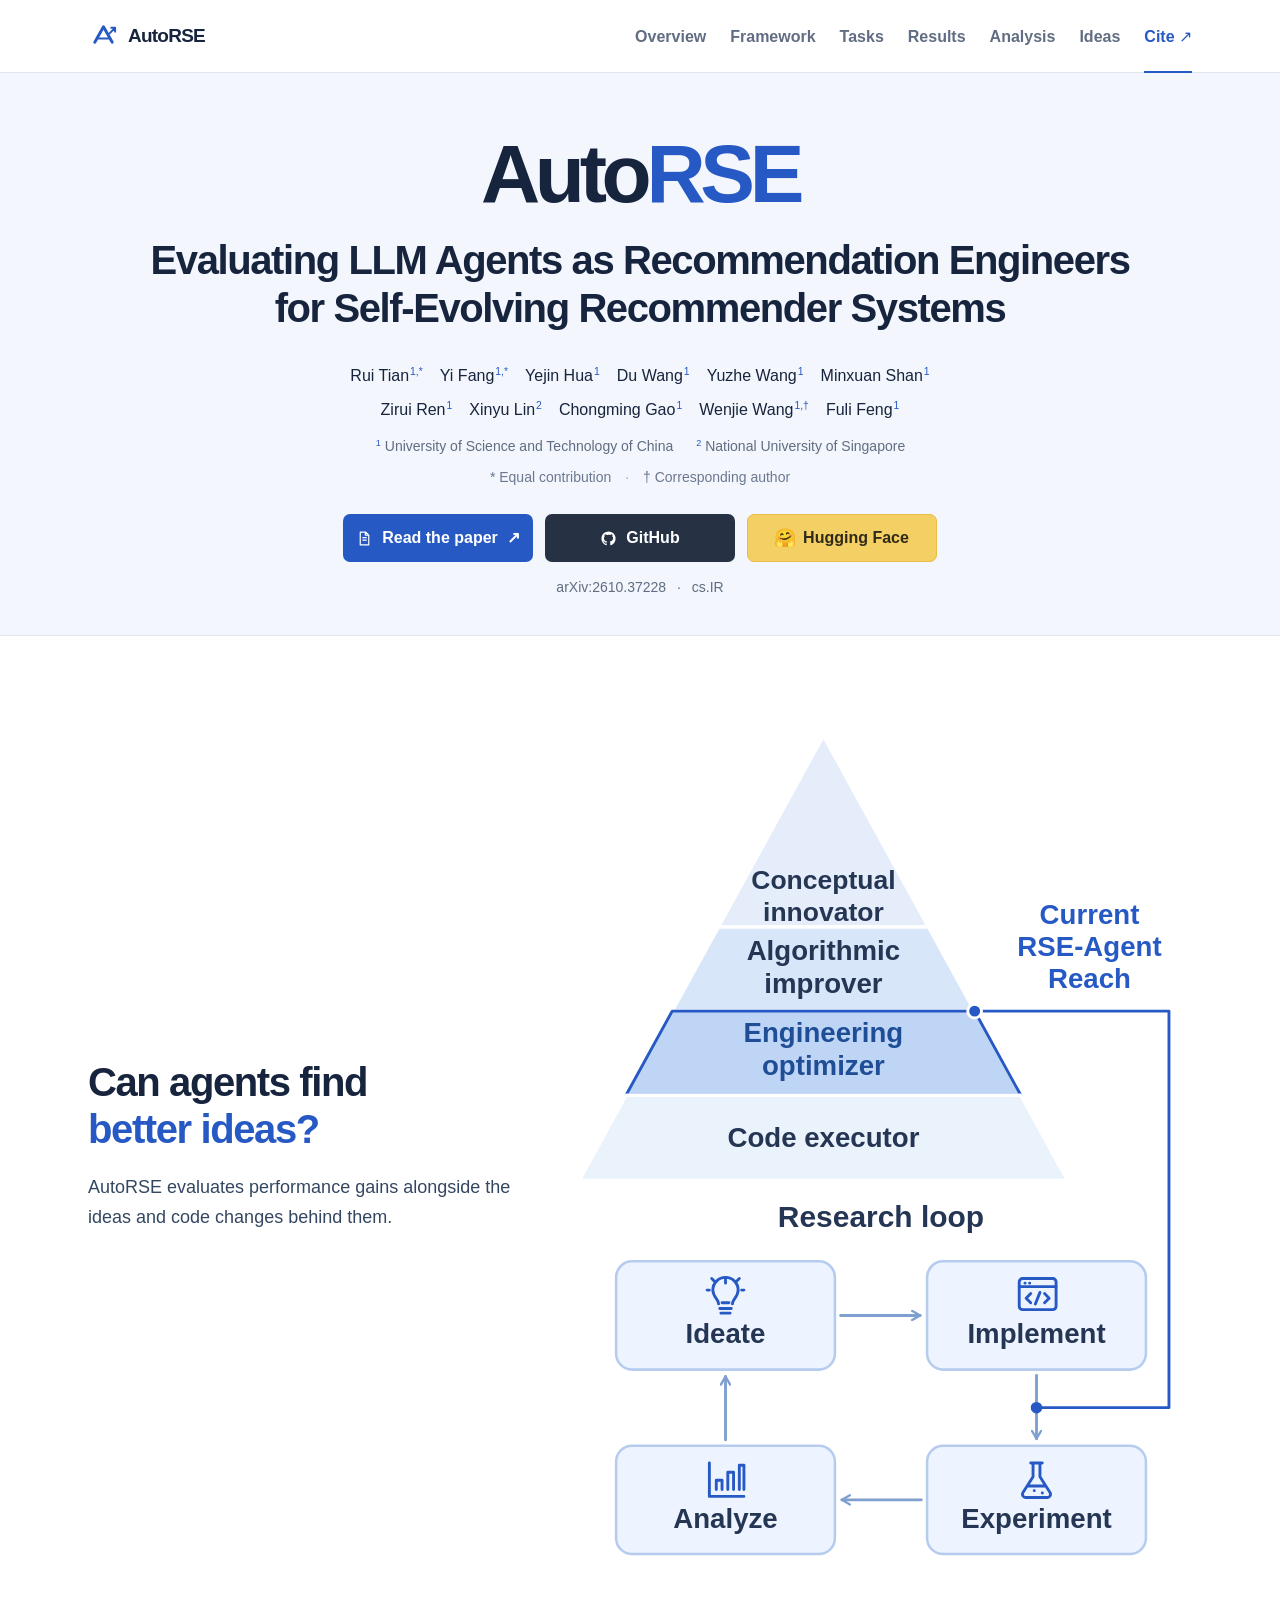
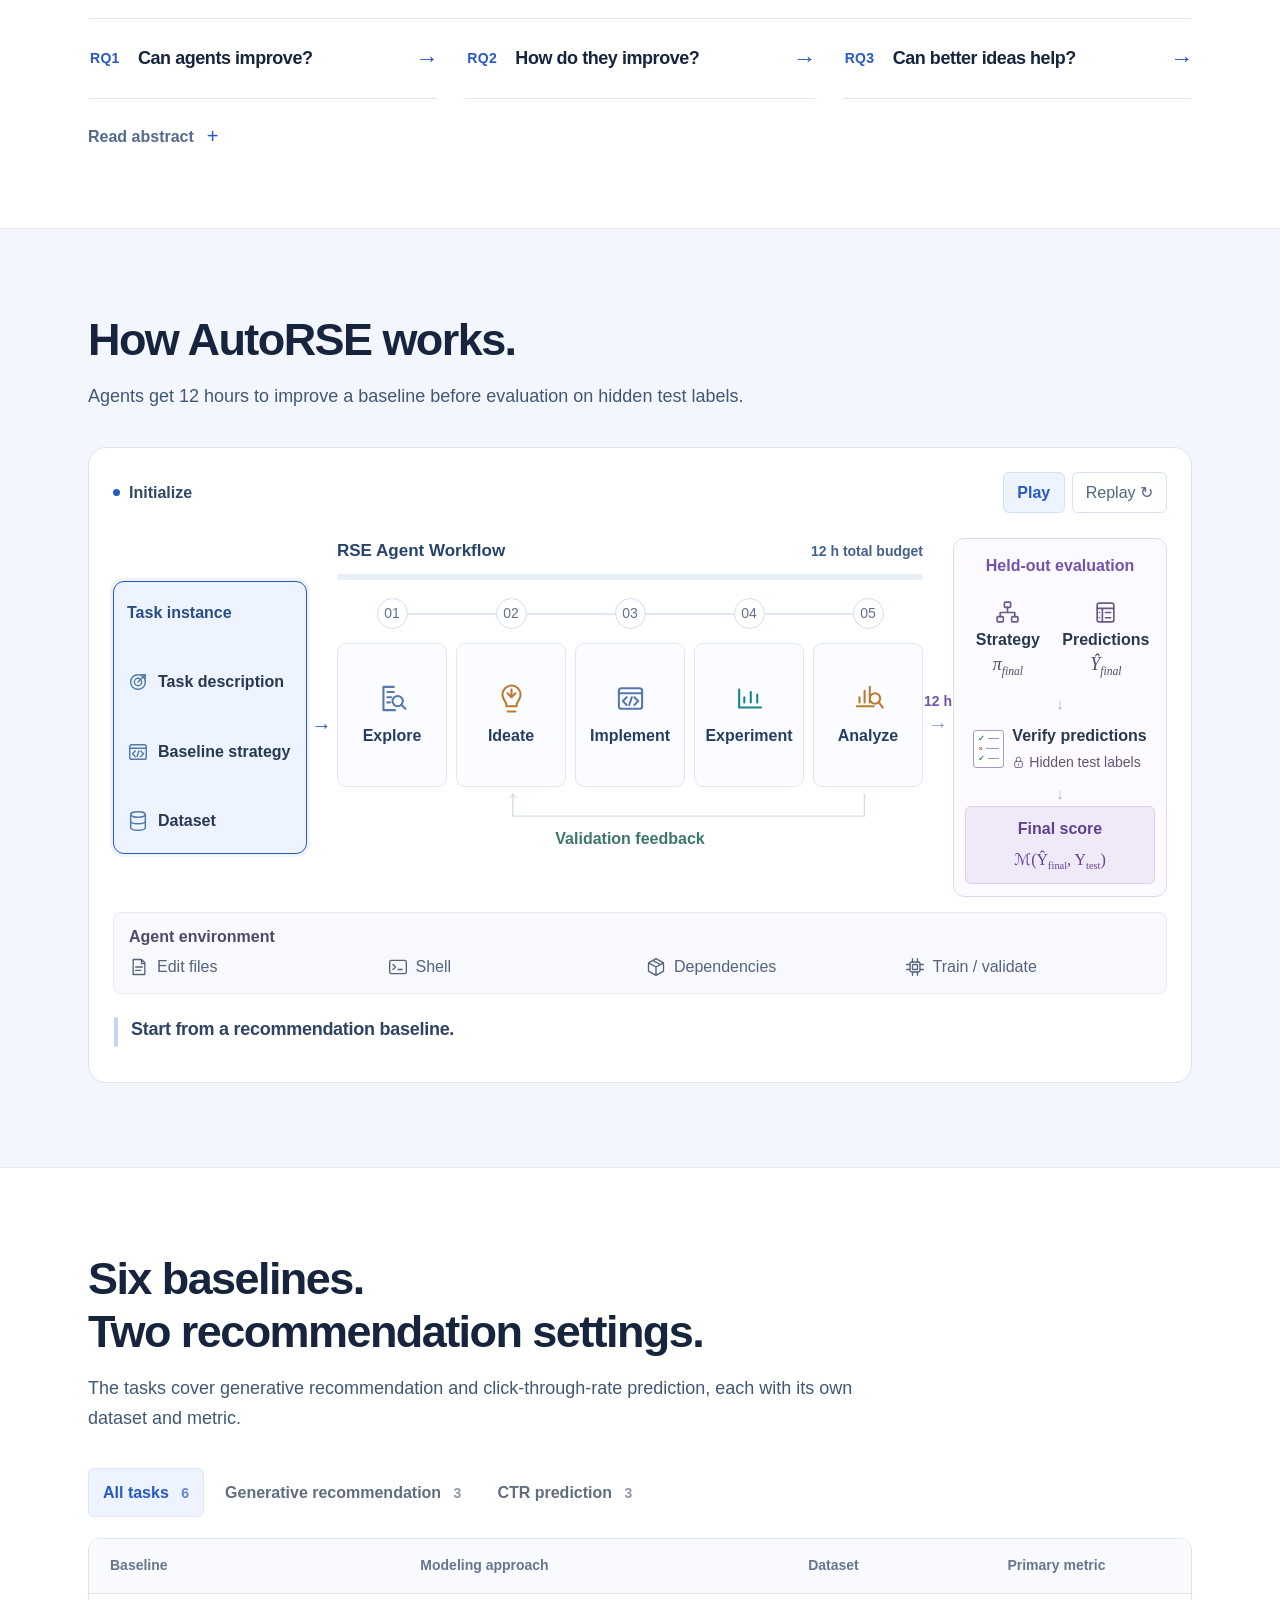
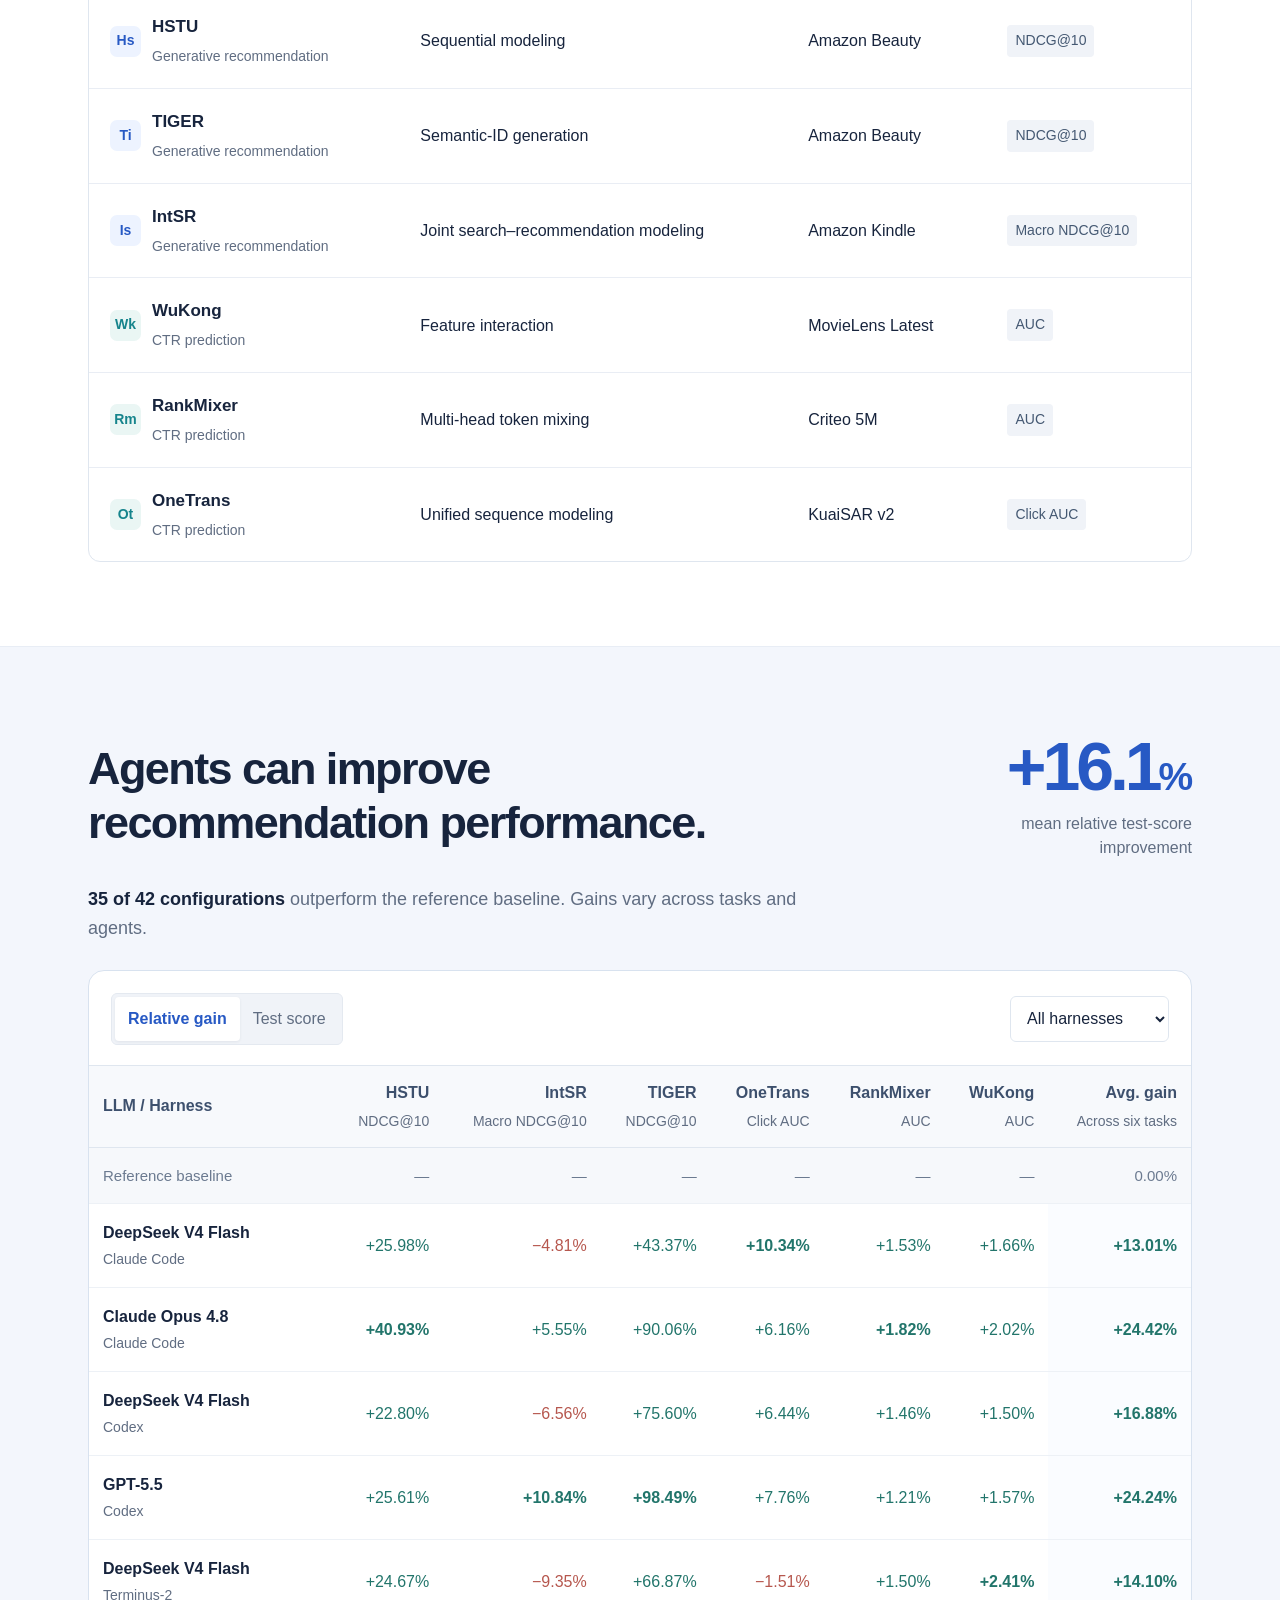
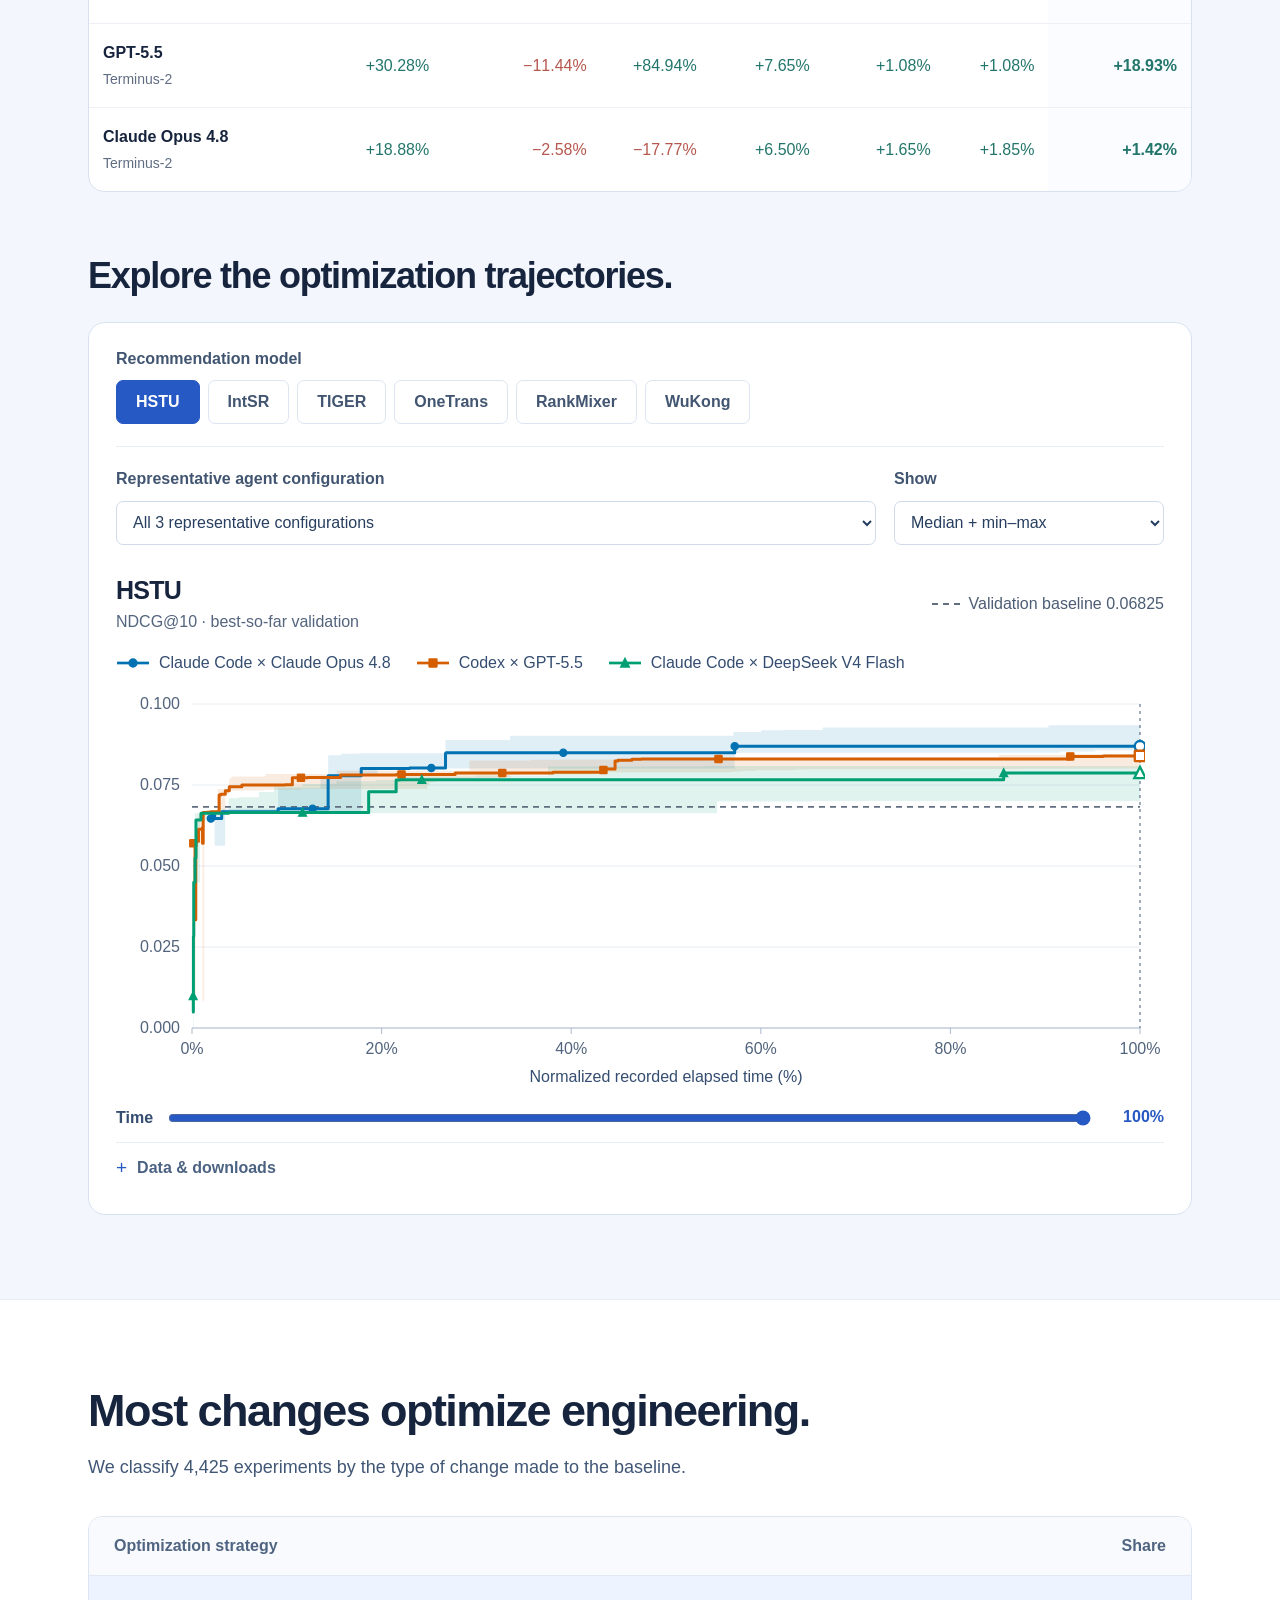
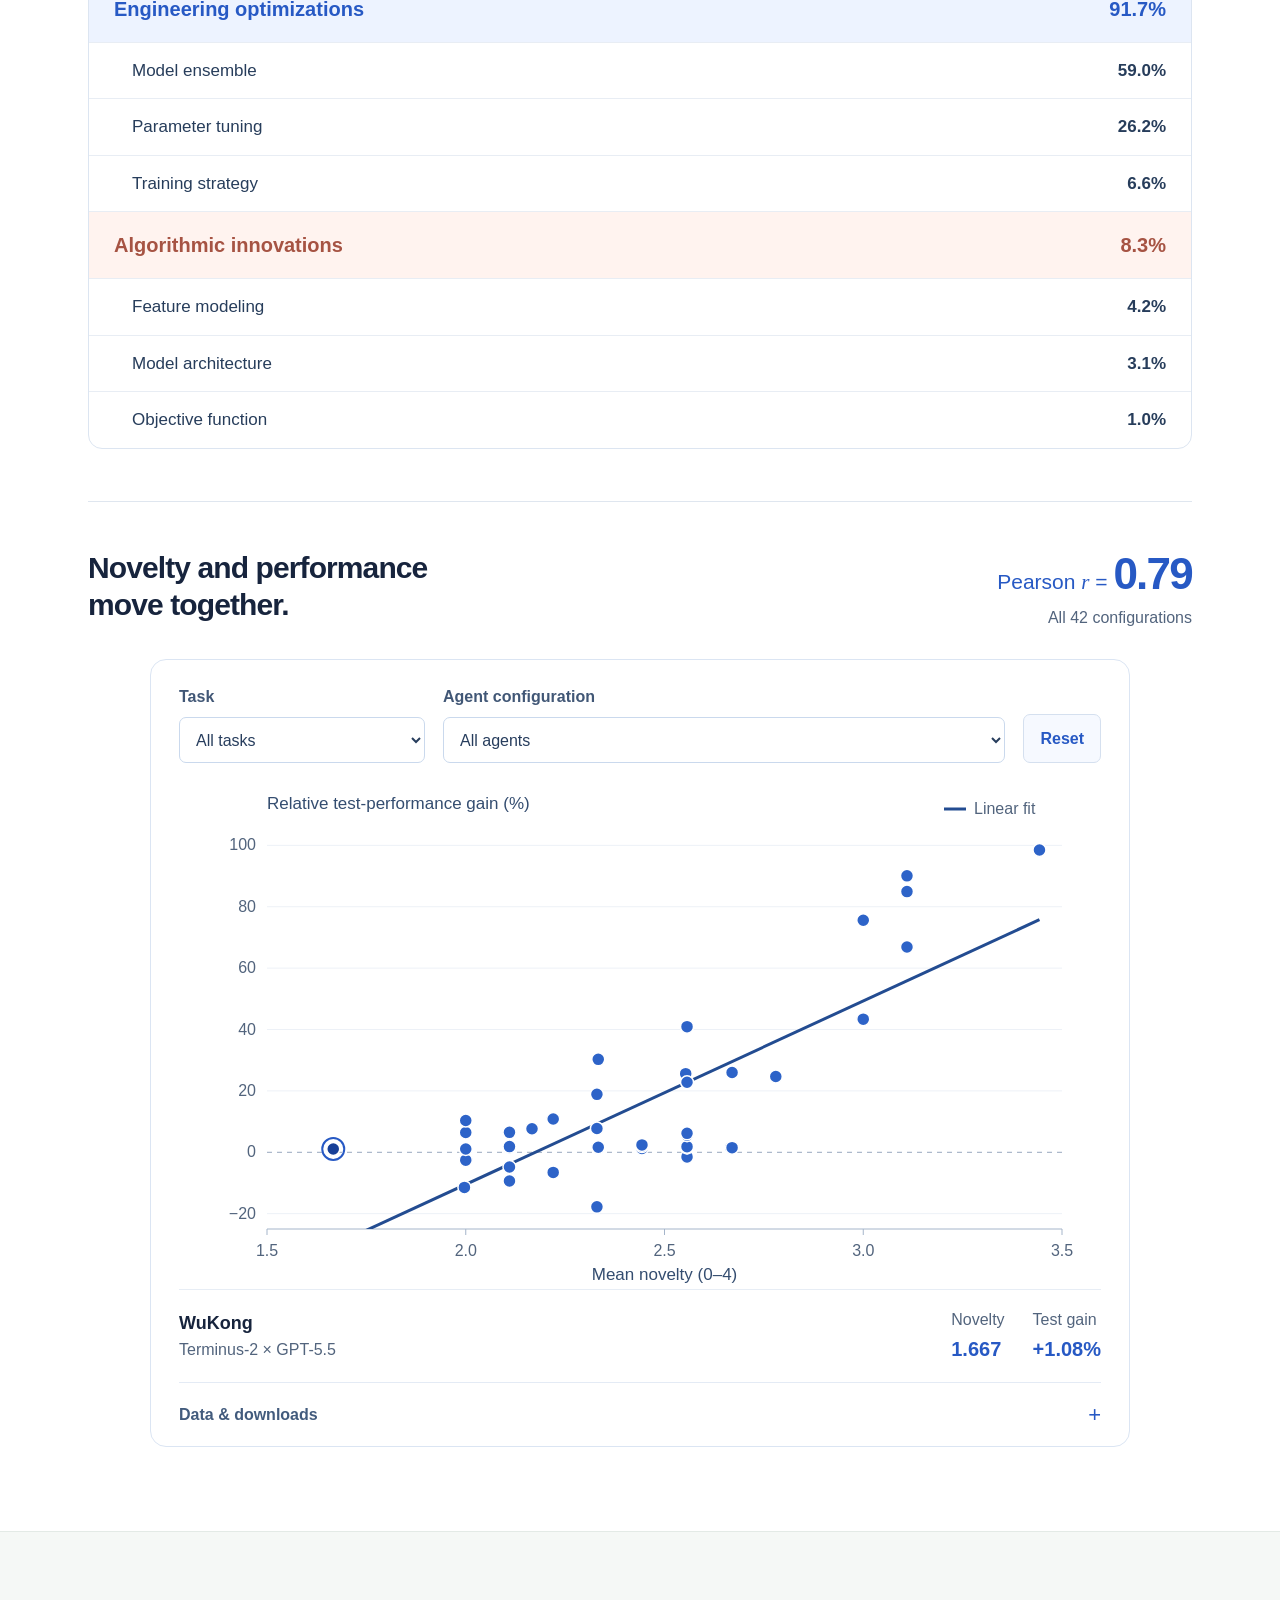
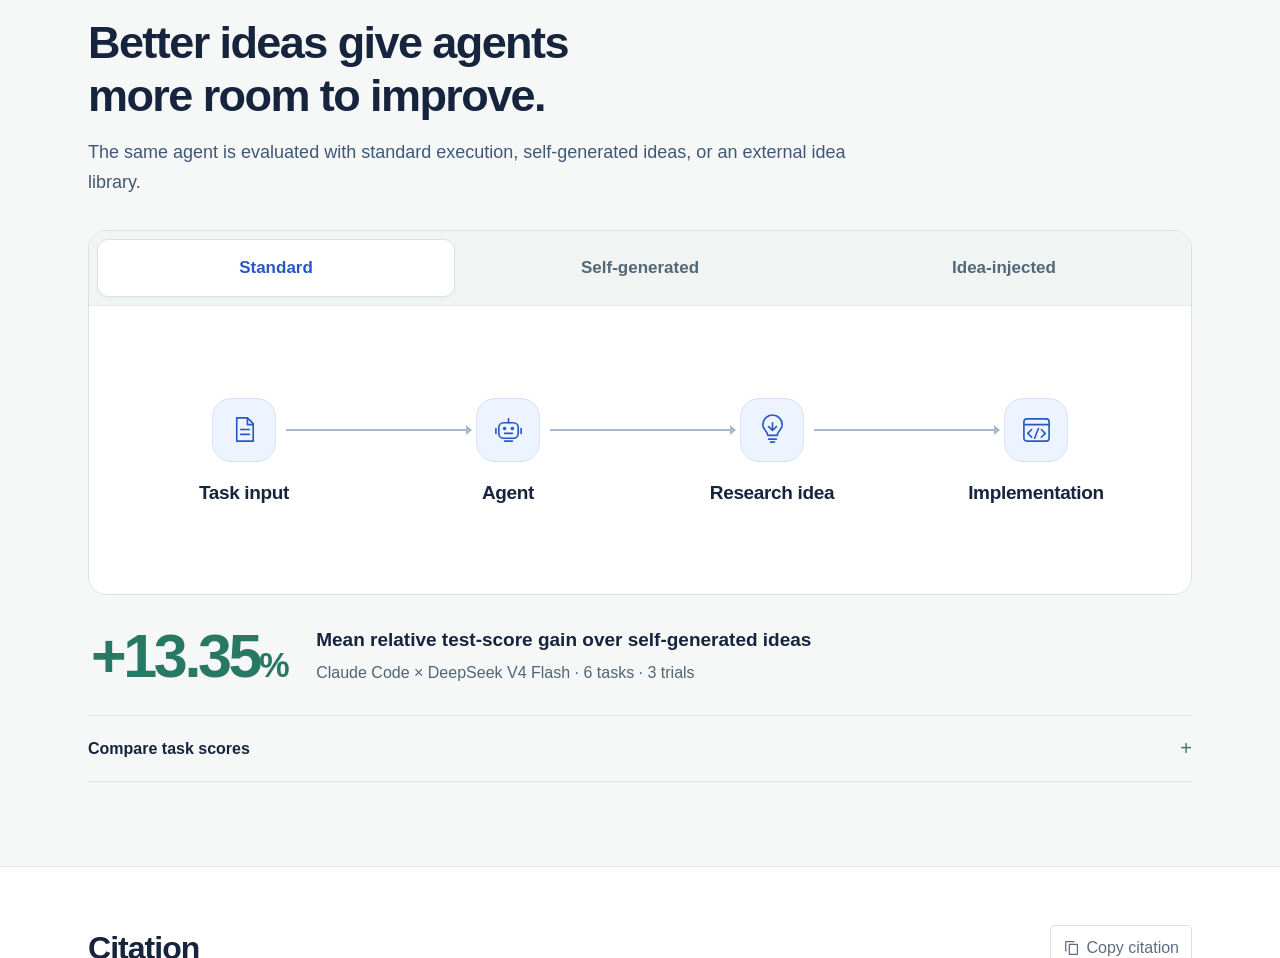
==== index.html @ 30ed4b54 "Add brief readable context below research section headings" ====
<!doctype html>
<html lang="en">
<head>
  <meta charset="utf-8">
  <meta name="viewport" content="width=device-width, initial-scale=1">
  <meta name="theme-color" content="#f3f6fc">
  <title>AutoRSE | Evaluating LLM Agents as Recommendation Engineers</title>
  <meta name="description" content="AutoRSE is an evaluation framework for LLM agents that autonomously improve recommender systems: six tasks, a 12-hour protocol, and trajectory-level analysis.">
  <meta property="og:type" content="website">
  <meta property="og:title" content="AutoRSE: Evaluating LLM Agents as Recommendation Engineers">
  <meta property="og:description" content="Can LLM agents improve recommender systems? Explore the framework, results, and the role of better ideas.">
  <meta property="og:image" content="https://ray-tiann.github.io/AutoRSE_WEB/assets/images/pyramid.png">
  <meta property="og:url" content="https://ray-tiann.github.io/AutoRSE_WEB/">
  <link rel="canonical" href="https://ray-tiann.github.io/AutoRSE_WEB/">
  <meta name="twitter:card" content="summary_large_image">
  <link rel="icon" href="assets/images/favicon.svg" type="image/svg+xml">
  <link rel="stylesheet" href="assets/css/styles.css?v=20261030-context-v1">
  <link rel="stylesheet" href="assets/css/workflow-animation.css?v=20261030-readable-v3">
  <link rel="stylesheet" href="assets/css/trajectories.css?v=20261030-readable-v3">
  <link rel="stylesheet" href="assets/css/research-sections.css?v=20261030-readable-v3">
  <link rel="stylesheet" href="assets/css/novelty-scatter.css?v=20261030-correlation-v2">
  <script src="assets/js/data.js?v=20261029" defer></script>
  <script src="assets/js/app.js?v=20261030-citation-v1" defer></script>
  <script src="assets/js/workflow-animation.js?v=20261029-readable-v1" defer></script>
  <script src="assets/js/trajectories.js?v=20261030-readable-v3" defer></script>
  <script src="assets/js/idea-modes.js?v=20261029-research-v1" defer></script>
  <script src="assets/js/novelty-scatter.js?v=20261030-novelty-v2" defer></script>
</head>
<body>
  <a class="skip-link" href="#overview">Skip to content</a>
  <header class="site-header">
    <nav class="nav-shell wrap" aria-label="Main navigation">
      <a class="brand" href="#top" aria-label="AutoRSE home"><svg class="brand-mark" viewBox="0 0 32 32" fill="none" aria-hidden="true"><path d="M7 23 16 7l9 16" stroke="currentColor" stroke-width="3" stroke-linecap="round" stroke-linejoin="round"/><path d="M11 19h10M24 8h4v4M28 8l-6 6" stroke="currentColor" stroke-width="2" stroke-linecap="round" stroke-linejoin="round"/></svg><span>AutoRSE</span></a>
      <button class="menu-toggle" aria-label="Open navigation" aria-controls="nav-links" aria-expanded="false"><svg viewBox="0 0 24 24" fill="none" aria-hidden="true"><path d="M4 7h16M4 12h16M4 17h16" stroke="currentColor" stroke-width="1.7" stroke-linecap="round"/></svg></button>
      <div class="nav-links" id="nav-links"><a href="#overview">Overview</a><a href="#framework">Framework</a><a href="#tasks">Tasks</a><a href="#results">Results</a><a href="#analysis">Analysis</a><a href="#ideas">Ideas</a><a href="#citation">Cite <span aria-hidden="true">↗</span></a></div>
    </nav>
  </header>

  <main id="top">
    <section class="hero" aria-labelledby="paper-title">
      <div class="wrap hero-inner">
        
        <h1 id="paper-title"><span class="project-name">Auto<span>RSE</span></span><span class="paper-heading">Evaluating LLM Agents as Recommendation Engineers<br class="paper-title-break"> for Self-Evolving Recommender Systems</span></h1>
        <div class="authors" aria-label="Paper authors"><div class="authors-row"><span>Rui Tian<sup>1,*</sup></span><span>Yi Fang<sup>1,*</sup></span><span>Yejin Hua<sup>1</sup></span><span>Du Wang<sup>1</sup></span><span>Yuzhe Wang<sup>1</sup></span><span>Minxuan Shan<sup>1</sup></span></div><div class="authors-row"><span>Zirui Ren<sup>1</sup></span><span>Xinyu Lin<sup>2</sup></span><span>Chongming Gao<sup>1</sup></span><span>Wenjie Wang<sup>1,†</sup></span><span>Fuli Feng<sup>1</sup></span></div></div>
        <p class="affiliations"><span><sup>1</sup> University of Science and Technology of China</span><span><sup>2</sup> National University of Singapore</span></p>
        <p class="author-notes">* Equal contribution <span>·</span> † Corresponding author</p>
        <div class="hero-actions"><a class="button paper-button" href="https://arxiv.org/abs/2610.37228" target="_blank" rel="noopener noreferrer"><svg viewBox="0 0 20 20" fill="none" aria-hidden="true"><path d="M5 2.5h6.5L15 6v11.5H5zM11 2.5V6h4M7.5 9h5M7.5 12h5" stroke="currentColor" stroke-width="1.4" stroke-linejoin="round"/></svg> Read the paper <span aria-hidden="true">↗</span></a><a class="button github-button" href="https://github.com/Ray-Tiann/AutoRSE" target="_blank" rel="noopener noreferrer"><svg viewBox="0 0 24 24" fill="currentColor" aria-hidden="true"><path d="M12 2a10 10 0 0 0-3.16 19.49c.5.09.68-.22.68-.48v-1.86c-2.78.61-3.37-1.18-3.37-1.18-.45-1.16-1.11-1.47-1.11-1.47-.91-.62.07-.61.07-.61 1 .07 1.53 1.03 1.53 1.03.89 1.53 2.34 1.09 2.91.83.09-.65.35-1.09.64-1.34-2.22-.25-4.56-1.11-4.56-4.94 0-1.09.39-1.99 1.03-2.69-.1-.25-.45-1.27.1-2.65 0 0 .84-.27 2.75 1.03A9.6 9.6 0 0 1 12 6.82c.85 0 1.71.11 2.51.34 1.91-1.3 2.75-1.03 2.75-1.03.55 1.38.2 2.4.1 2.65.64.7 1.03 1.6 1.03 2.69 0 3.84-2.34 4.69-4.57 4.94.36.31.68.92.68 1.85v2.75c0 .27.18.58.69.48A10 10 0 0 0 12 2Z"/></svg> GitHub</a><a class="button huggingface-button" role="link" aria-disabled="true" title="Hugging Face link coming soon"><span class="huggingface-icon" aria-hidden="true">🤗</span> Hugging Face</a></div>
        <a class="arxiv-note" href="https://arxiv.org/abs/2610.37228" target="_blank" rel="noopener noreferrer">arXiv:2610.37228 <span>·</span> cs.IR</a>
      </div>
    </section>

    <section class="section wrap overview-section" id="overview" aria-labelledby="overview-title">
      <div class="overview-grid">
        <div class="overview-copy">
          
          <h2 id="overview-title">Can agents find<br> <em>better ideas?</em></h2>
          <p class="lead">AutoRSE evaluates performance gains alongside the ideas and code changes behind them.</p>
        </div>
        <figure class="overview-figure">
          <button class="figure-zoom" data-zoom="assets/images/capability-spectrum.svg?v=20261030-unified-v1" data-caption="The highlighted engineering optimizer tier marks the main operating level of current RSE-Agents. Capability levels are a conceptual illustration rather than a measured scale." aria-label="Enlarge recommendation-engineering capability diagram"><picture><source media="(max-width: 560px)" srcset="assets/images/capability-spectrum-mobile.svg?v=20261030-unified-v1"><img src="assets/images/capability-spectrum.svg?v=20261030-unified-v1" width="960" height="425" alt="A four-level capability pyramid from code execution to conceptual innovation, alongside the iterative ideate, implement, experiment, and analyze loop. The engineering optimizer tier is highlighted and explicitly marked Current RSE-Agent Reach, showing where current agents mainly operate." fetchpriority="high"></picture></button>
        </figure>
      </div>
      <ol class="research-questions" aria-label="Research questions">
        <li><a href="#results"><span class="question-number">RQ1</span><h3>Can agents improve?</h3><span class="rq-arrow" aria-hidden="true">→</span></a></li>
        <li><a href="#analysis"><span class="question-number">RQ2</span><h3>How do they improve?</h3><span class="rq-arrow" aria-hidden="true">→</span></a></li>
        <li><a href="#ideas"><span class="question-number">RQ3</span><h3>Can better ideas help?</h3><span class="rq-arrow" aria-hidden="true">→</span></a></li>
      </ol>
      <details class="abstract"><summary>Read abstract <span aria-hidden="true">+</span></summary><div class="abstract-body" id="abstract-text"></div></details>
    </section>

    <section class="section section-tint" id="framework" aria-labelledby="framework-title"><div class="wrap">
      <div class="section-heading section-heading-copy"><h2 id="framework-title">How AutoRSE works.</h2><p class="section-explanation">Agents get 12 hours to improve a baseline before evaluation on hidden test labels.</p></div>
      <div class="wf-demo" id="workflow-animation" role="region" data-phase="initialize" data-stage="initialize" aria-label="Animated AutoRSE evaluation protocol" aria-describedby="wf-animation-note" title="Illustrative protocol animation; time is compressed.">
        <svg class="wf-icon-defs" xmlns="http://www.w3.org/2000/svg" aria-hidden="true"><symbol id="wf-icon-brief" viewBox="0 0 24 24"><circle cx="12" cy="12" r="8"/><circle cx="12" cy="12" r="4"/><path d="m12 12 8-8m-4 0h4v4"/></symbol><symbol id="wf-icon-code" viewBox="0 0 24 24"><rect x="3" y="4" width="18" height="16" rx="2"/><path d="M3 8h18m-12 3-3 3 3 3m6-6 3 3-3 3m-2-6-2 6"/></symbol><symbol id="wf-icon-data" viewBox="0 0 24 24"><ellipse cx="12" cy="5" rx="8" ry="3"/><path d="M4 5v14c0 4 16 4 16 0V5M4 12c0 4 16 4 16 0"/></symbol><symbol id="wf-icon-explore" viewBox="0 0 24 24"><path d="M13 3H5v18h9M8 7h5M8 11h3M8 15h2"/><circle cx="16" cy="14" r="4"/><path d="m19 17 3 3"/></symbol><symbol id="wf-icon-idea" viewBox="0 0 24 24"><path d="M8 17c0-3-3-4-3-8a7 7 0 0 1 14 0c0 4-3 5-3 8M8 18h8M9 22h6M12 5v5m-3-2 3 3 3-3"/></symbol><symbol id="wf-icon-experiment" viewBox="0 0 24 24"><path d="M4 19V5m0 14h17M8 15v-4m5 4V7m5 8v-6"/></symbol><symbol id="wf-icon-analyze" viewBox="0 0 24 24"><path d="M3 18h13M5 15v-4m4 4V6m4 9V3"/><circle cx="17" cy="12" r="4"/><path d="m20 15 3 4"/></symbol><symbol id="wf-icon-strategy" viewBox="0 0 24 24"><rect x="9" y="2" width="6" height="5" rx="1"/><path d="M12 7v5m-7 0h14M5 12v4m14-4v4"/><rect x="2" y="16" width="6" height="5" rx="1"/><rect x="16" y="16" width="6" height="5" rx="1"/></symbol><symbol id="wf-icon-predictions" viewBox="0 0 24 24"><rect x="4" y="3" width="16" height="18" rx="2"/><path d="M4 8h16M9 8v13M12 12h5m-5 5h5M6 12h.1M6 17h.1"/></symbol><symbol id="wf-icon-lock" viewBox="0 0 24 24"><rect x="5" y="10" width="14" height="11" rx="2"/><path d="M8 10V6a4 4 0 0 1 8 0v4m-4 5v2"/></symbol><symbol id="wf-icon-file" viewBox="0 0 24 24"><path d="M5 3h10l4 4v14H5ZM15 3v5h4M8 12h8m-8 4h6"/></symbol><symbol id="wf-icon-shell" viewBox="0 0 24 24"><rect x="2" y="4" width="20" height="16" rx="2"/><path d="m6 9 3 3-3 3m6 0h5"/></symbol><symbol id="wf-icon-package" viewBox="0 0 24 24"><path d="m12 2 9 5v10l-9 5-9-5V7Zm-9 5 9 5 9-5M12 12v10M8 4l9 5"/></symbol><symbol id="wf-icon-chip" viewBox="0 0 24 24"><rect x="6" y="6" width="12" height="12" rx="2"/><rect x="9" y="9" width="6" height="6" rx="1"/><path d="M9 2v4m6-4v4M9 18v4m6-4v4M2 9h4m-4 6h4m12-6h4m-4 6h4"/></symbol></svg>
        <div class="wf-toolbar">
          <div class="wf-playback-label"><span class="wf-status-dot" aria-hidden="true"></span><span id="wf-status">Initialize the task</span><span id="wf-step-count">01 / 15</span></div>
          <div class="wf-controls"><button id="wf-toggle" type="button">Play</button><button id="wf-replay" type="button">Replay <span aria-hidden="true">↻</span></button></div>
        </div>
        <div class="wf-canvas">
          <button class="wf-input wf-node is-active" data-wf-stage="initialize" aria-pressed="true">
            <span class="wf-panel-label">Task instance</span>
            <span class="wf-input-item"><svg class="wf-icon" viewBox="0 0 24 24" fill="none" stroke="currentColor" stroke-width="1.6" stroke-linecap="round" stroke-linejoin="round" aria-hidden="true"><use href="#wf-icon-brief"/></svg><span>Task description</span></span>
            <span class="wf-input-item"><svg class="wf-icon" viewBox="0 0 24 24" fill="none" stroke="currentColor" stroke-width="1.6" stroke-linecap="round" stroke-linejoin="round" aria-hidden="true"><use href="#wf-icon-code"/></svg><span>Baseline strategy</span></span>
            <span class="wf-input-item"><svg class="wf-icon" viewBox="0 0 24 24" fill="none" stroke="currentColor" stroke-width="1.6" stroke-linecap="round" stroke-linejoin="round" aria-hidden="true"><use href="#wf-icon-data"/></svg><span>Dataset</span></span>
            <span class="wf-initialize-arrow" aria-hidden="true">→</span>
          </button>
          <div class="wf-research">
            <div class="wf-budget"><div><strong>RSE Agent Workflow</strong><span id="wf-budget-state">12 h total budget</span></div><div id="wf-progress" role="progressbar" aria-label="Illustrative research budget progress" aria-valuemin="0" aria-valuemax="100" aria-valuenow="0" style="--progress:0"><span></span></div></div>
            <div class="wf-stage-track" role="group" aria-label="Select a research stage"><span class="wf-flow-token" aria-hidden="true"></span><button class="wf-stage" data-wf-stage="explore" aria-pressed="false"><span class="wf-stage-number">01</span><span class="wf-stage-body"><svg class="wf-icon" viewBox="0 0 24 24" fill="none" stroke="currentColor" stroke-width="1.6" stroke-linecap="round" stroke-linejoin="round" aria-hidden="true"><use href="#wf-icon-explore"/></svg><strong>Explore</strong></span></button><button class="wf-stage" data-wf-stage="ideate" aria-pressed="false"><span class="wf-stage-number">02</span><span class="wf-stage-body"><svg class="wf-icon" viewBox="0 0 24 24" fill="none" stroke="currentColor" stroke-width="1.6" stroke-linecap="round" stroke-linejoin="round" aria-hidden="true"><use href="#wf-icon-idea"/></svg><strong>Ideate</strong></span></button><button class="wf-stage" data-wf-stage="implement" aria-pressed="false"><span class="wf-stage-number">03</span><span class="wf-stage-body"><svg class="wf-icon" viewBox="0 0 24 24" fill="none" stroke="currentColor" stroke-width="1.6" stroke-linecap="round" stroke-linejoin="round" aria-hidden="true"><use href="#wf-icon-code"/></svg><strong>Implement</strong></span></button><button class="wf-stage" data-wf-stage="experiment" aria-pressed="false"><span class="wf-stage-number">04</span><span class="wf-stage-body"><svg class="wf-icon" viewBox="0 0 24 24" fill="none" stroke="currentColor" stroke-width="1.6" stroke-linecap="round" stroke-linejoin="round" aria-hidden="true"><use href="#wf-icon-experiment"/></svg><strong>Experiment</strong></span></button><button class="wf-stage" data-wf-stage="analyze" aria-pressed="false"><span class="wf-stage-number">05</span><span class="wf-stage-body"><svg class="wf-icon" viewBox="0 0 24 24" fill="none" stroke="currentColor" stroke-width="1.6" stroke-linecap="round" stroke-linejoin="round" aria-hidden="true"><use href="#wf-icon-analyze"/></svg><strong>Analyze</strong></span></button></div>
            <div class="wf-feedback" aria-hidden="true"><svg viewBox="0 0 600 52" preserveAspectRatio="none"><defs><marker id="wf-feedback-arrow" viewBox="0 0 10 10" refX="8" refY="5" markerWidth="5" markerHeight="5" orient="auto"><path d="m1 1 7 4-7 4" fill="none" stroke="context-stroke" stroke-width="1.7"/></marker></defs><path class="wf-feedback-base" d="M540 1V28H180V1" marker-end="url(#wf-feedback-arrow)"/><path class="wf-feedback-trace" d="M540 1V28H180V1"/></svg><span>Validation feedback</span></div>
          </div>
          <div class="wf-evaluation">
            <span class="wf-submit-arrow" aria-hidden="true"><span>12 h</span>→</span>
            <span class="wf-panel-label">Held-out evaluation</span>
            <button class="wf-artifacts wf-node" data-wf-stage="submit" aria-pressed="false"><span class="wf-artifact"><svg class="wf-icon" viewBox="0 0 24 24" fill="none" stroke="currentColor" stroke-width="1.6" stroke-linecap="round" stroke-linejoin="round" aria-hidden="true"><use href="#wf-icon-strategy"/></svg><strong>Strategy</strong><span>π<sub>final</sub></span></span><span class="wf-artifact"><svg class="wf-icon" viewBox="0 0 24 24" fill="none" stroke="currentColor" stroke-width="1.6" stroke-linecap="round" stroke-linejoin="round" aria-hidden="true"><use href="#wf-icon-predictions"/></svg><strong>Predictions</strong><span>Ŷ<sub>final</sub></span></span></button>
            <span class="wf-eval-arrow" aria-hidden="true">↓</span>
            <button class="wf-verify wf-node" data-wf-stage="verify" aria-pressed="false"><span class="wf-checklist" aria-hidden="true"><i>✓<span></span></i><i>×<span></span></i><i>✓<span></span></i></span><span><strong>Verify predictions</strong><small><svg class="wf-icon" viewBox="0 0 24 24" fill="none" stroke="currentColor" stroke-width="1.6" stroke-linecap="round" stroke-linejoin="round" aria-hidden="true"><use href="#wf-icon-lock"/></svg> Hidden test labels</small></span></button>
            <span class="wf-eval-arrow" aria-hidden="true">↓</span>
            <button class="wf-score wf-node" data-wf-stage="score" aria-pressed="false"><strong>Final score</strong><span>ℳ(Ŷ<sub>final</sub>, Y<sub>test</sub>)</span></button>
          </div>
        </div>
        <div class="wf-environment"><span class="wf-environment-label">Agent environment</span><div><span class="wf-tool" data-tool="files"><svg class="wf-icon" viewBox="0 0 24 24" fill="none" stroke="currentColor" stroke-width="1.6" stroke-linecap="round" stroke-linejoin="round" aria-hidden="true"><use href="#wf-icon-file"/></svg><span>Edit files</span></span><span class="wf-tool" data-tool="shell"><svg class="wf-icon" viewBox="0 0 24 24" fill="none" stroke="currentColor" stroke-width="1.6" stroke-linecap="round" stroke-linejoin="round" aria-hidden="true"><use href="#wf-icon-shell"/></svg><span>Shell</span></span><span class="wf-tool" data-tool="dependencies"><svg class="wf-icon" viewBox="0 0 24 24" fill="none" stroke="currentColor" stroke-width="1.6" stroke-linecap="round" stroke-linejoin="round" aria-hidden="true"><use href="#wf-icon-package"/></svg><span>Dependencies</span></span><span class="wf-tool" data-tool="training"><svg class="wf-icon" viewBox="0 0 24 24" fill="none" stroke="currentColor" stroke-width="1.6" stroke-linecap="round" stroke-linejoin="round" aria-hidden="true"><use href="#wf-icon-chip"/></svg><span>Train / validate</span></span></div></div>
        <div class="wf-detail" aria-atomic="true"><span class="wf-detail-marker" aria-hidden="true"></span><div><h3 id="wf-detail-title">Start from a recommendation baseline.</h3></div></div>
        <p class="sr-only" id="wf-animation-note">Illustrative protocol animation; time is compressed.</p>
        <span class="sr-only" id="wf-announcement" aria-live="polite"></span>
      </div>
    </div></section>

    <section class="section wrap" id="tasks" aria-labelledby="tasks-title">
      <div class="section-heading section-heading-copy"><h2 id="tasks-title">Six baselines.<br>Two recommendation settings.</h2><p class="section-explanation">The tasks cover generative recommendation and click-through-rate prediction, each with its own dataset and metric.</p></div>
      <div class="task-controls" role="group" aria-label="Filter recommendation tasks"><button class="filter active" data-task-filter="all" aria-pressed="true">All tasks <span>6</span></button><button class="filter" data-task-filter="Generative recommendation" aria-pressed="false">Generative recommendation <span>3</span></button><button class="filter" data-task-filter="CTR prediction" aria-pressed="false">CTR prediction <span>3</span></button></div>
      <div class="task-table-wrap" tabindex="0" role="region" aria-label="Scrollable recommendation task table"><table class="task-table"><caption class="sr-only">Recommendation tasks, modeling approaches, datasets, and evaluation metrics in AutoRSE</caption><thead><tr><th scope="col">Baseline</th><th scope="col">Modeling approach</th><th scope="col">Dataset</th><th scope="col">Primary metric</th></tr></thead><tbody id="task-rows"></tbody></table></div><p class="sr-only" id="task-count" aria-live="polite">Showing all 6 tasks.</p>
    </section>

    <section class="section section-tint" id="results" aria-labelledby="results-title"><div class="wrap">
      
      <div class="results-lead"><h2 id="results-title">Agents can improve<br>recommendation performance.</h2><div class="headline-stat"><strong>+16.1<span>%</span></strong><p>mean relative test-score improvement</p></div></div>
      <p class="results-description"><strong>35 of 42 configurations</strong> outperform the reference baseline. Gains vary across tasks and agents.</p>
      <div class="results-panel"><div class="results-toolbar"><div class="result-controls"><div class="segmented" role="group" aria-label="Result value type"><button class="active" data-result-mode="gain" aria-pressed="true">Relative gain</button><button data-result-mode="score" aria-pressed="false">Test score</button></div><label class="sr-only" for="harness-filter">Filter by harness</label><select id="harness-filter"><option value="all">All harnesses</option><option>Claude Code</option><option>Codex</option><option>Terminus-2</option></select></div></div><div class="table-scroll" tabindex="0" role="region" aria-label="Scrollable performance results"><table class="results-table" aria-describedby="results-note"><caption class="sr-only">Main test results from Table 1 of the paper</caption><thead id="results-head"></thead><tbody id="results-body"></tbody></table></div><p class="sr-only" id="results-note" aria-live="polite">Relative change from each task’s baseline. Negative values are shown explicitly. Average gain is the unweighted mean across six tasks.</p></div>
<div class="trajectory-explorer" id="trajectories" data-src="assets/data/trajectories.json?v=20261029-trajectories-v1" aria-labelledby="trajectories-heading">
  <div class="te-heading">
    <div>
      <h3 id="trajectories-heading">Explore the optimization trajectories.</h3>
    </div>
  </div>
  <div class="te-panel">
    <fieldset class="te-model-field">
      <legend>Recommendation model</legend>
      <div class="te-models" data-te-models role="group" aria-label="Recommendation model"></div>
    </fieldset>
    <div class="te-controls">
      <label class="te-select-field" for="te-agent">
        <span class="te-field-label">Representative agent configuration</span>
        <select id="te-agent" data-te-agent disabled><option>Loading configurations…</option></select>
      </label>
      <label class="te-select-field" for="te-view">
        <span class="te-field-label">Show</span>
        <select id="te-view" data-te-view disabled>
          <option value="summary">Median + min–max</option>
          <option value="trials">Individual trials</option>
        </select>
      </label>
    </div>
    <p class="te-loading" data-te-loading>Loading the source trajectories…</p>
    <div class="te-plot-heading">
      <div><h4 data-te-title>HSTU</h4><p class="te-plot-subtitle" data-te-subtitle></p></div>
      <p class="te-baseline-key" data-te-baseline></p>
    </div>
    <div class="te-chart" data-te-chart></div>
    <div class="te-inspector">
      <p class="sr-only" id="te-time-help">Hover or tap the chart, or use the arrow keys on this slider to inspect validation scores. Expand Data &amp; downloads for the numeric table.</p>
      <div class="te-time-control">
        <label for="te-time">Time</label>
        <input id="te-time" data-te-time aria-describedby="te-time-help" type="range" min="0" max="100" step="0.1" value="100" disabled>
        <output for="te-time" data-te-time-label>100%</output>
      </div>
    </div>
    <details class="te-methods te-data-details">
      <summary>Data &amp; downloads</summary>
      <div class="te-data-body">
    <div class="te-values-wrap"><table class="te-values-table" data-te-values></table></div>
    <p class="te-coverage" data-te-coverage></p>
    <div class="te-footer">
      <nav class="te-data-links" aria-label="Download trajectory data">
        <a href="assets/data/trajectories.json" download>All data (JSON) ↓</a>
        <a href="assets/data/trajectories-observations.csv" download>Observations (CSV) ↓</a>
        <a href="assets/data/trajectories-summary.csv" download>Summaries (CSV) ↓</a>
      </nav>
      <a class="te-original-link" href="assets/images/trajectories.png" target="_blank" rel="noopener">Original paper figure ↗</a>
    </div>
      <div class="te-method-body">
        <p>53 included trials across 6 recommendation models and the 3 agent configurations in the source figure. Steps show the best confirmed validation score within each trial; the summary is the median and min–max of trials with an observation by that time. Missing starts stay empty. Trial counts can therefore change over time.</p>
        <p>Time is normalized within each recorded session, from its first to last recorded step. 100% is the end of that recording, not a shared 12-hour timestamp. Values are carried forward after the last observation, without smoothing. Source-flagged full-validation OOF/CV feedback is included.</p>
        <p>The dashed line here is the <strong>validation baseline</strong>; the original paper figure used test-score references. The trajectory values are unchanged. IntSR × Codex includes 2 trials because one run was excluded by the source audit. Downloads retain source run IDs and all recorded observations.</p>
      </div>
      </div>
    </details>
    <p class="sr-only" role="status" aria-live="polite" data-te-status></p>
  </div>
</div>

<noscript><figure class="figure"><img src="assets/images/trajectories.png" width="2400" height="1570" alt="Validation curves for six tasks and three representative agent configurations. Solid lines show available-run medians, shaded areas show min–max ranges. The original figure uses test reference scores." loading="lazy"><figcaption>Original static figure. Enable JavaScript to choose models and inspect the validation curves interactively.</figcaption></figure></noscript>
    </div></section>

    <section class="section wrap" id="analysis" aria-labelledby="analysis-title">
      <h2 id="analysis-title">Most changes optimize engineering.</h2>
      <p class="section-explanation">We classify 4,425 experiments by the type of change made to the baseline.</p>
      <div class="strategy-breakdown">
        <table class="strategy-breakdown-table">
          <caption class="sr-only">Distribution of 4,425 segmented experiments across six optimization strategies. Published group totals and category percentages are preserved; rounding can prevent exact sums.</caption>
          <thead><tr><th scope="col">Optimization strategy</th><th scope="col">Share</th></tr></thead>
          <tbody aria-labelledby="engineering-group">
            <tr class="strategy-group engineering-group"><th scope="row" id="engineering-group">Engineering optimizations</th><td>91.7%</td></tr>
            <tr><th scope="row">Model ensemble</th><td>59.0%</td></tr>
            <tr><th scope="row">Parameter tuning</th><td>26.2%</td></tr>
            <tr><th scope="row">Training strategy</th><td>6.6%</td></tr>
          </tbody>
          <tbody aria-labelledby="algorithmic-group">
            <tr class="strategy-group algorithmic-group"><th scope="row" id="algorithmic-group">Algorithmic innovations</th><td>8.3%</td></tr>
            <tr><th scope="row">Feature modeling</th><td>4.2%</td></tr>
            <tr><th scope="row">Model architecture</th><td>3.1%</td></tr>
            <tr><th scope="row">Objective function</th><td>1.0%</td></tr>
          </tbody>
        </table>
      </div>
      <div role="region" id="novelty-explorer" aria-labelledby="novelty-title">
        <div class="ns-heading">
          <h3 id="novelty-title">Novelty and performance<br> move together.</h3>
          <div class="ns-stat" aria-live="polite"><span>Pearson <i>r</i> = <strong data-ns-r>0.79</strong></span><span class="ns-count" data-ns-count>All 42 configurations</span></div>
        </div>
        <p class="ns-loading" data-ns-loading role="status">Loading chart…</p>
        <div class="ns-interactive" data-ns-body hidden>
          <div class="ns-controls">
            <label>Task<select data-ns-task aria-label="Novelty chart task"><option value="all">All tasks</option></select></label>
            <label>Agent configuration<select data-ns-agent aria-label="Novelty chart agent configuration"><option value="all">All agents</option></select></label>
            <button type="button" data-ns-reset>Reset</button>
          </div>
          <p id="ns-keyboard-help" class="sr-only">Hover, tap, or focus a point to inspect it. Use arrow keys, Home, and End to move between visible points. The data table below contains the same selected values.</p>
          <div class="ns-chart" data-ns-chart></div>
          <div class="ns-inspection" data-ns-inspection role="status" aria-live="polite" aria-atomic="true"></div>
          <details class="ns-data">
            <summary>Data &amp; downloads <span aria-hidden="true">+</span></summary>
            <div class="ns-data-links"><a href="assets/data/novelty.csv" download>All points (CSV) ↓</a><a href="assets/data/novelty.json" download>JSON ↓</a><a href="assets/images/novelty.png" target="_blank" rel="noopener noreferrer">Original figure ↗</a></div>
            <div class="ns-table-scroll" tabindex="0" role="region" aria-label="Selected novelty and performance data"><table><caption class="sr-only">Selected task–agent configuration aggregates; three novelty rating rounds per point.</caption><thead><tr><th scope="col">Task</th><th scope="col">Agent configuration</th><th scope="col">Novelty</th><th scope="col">Gain</th><th scope="col">Performance trials</th></tr></thead><tbody data-ns-rows></tbody></table></div>
            <div class="ns-method"><p>Each point is one task–agent configuration. Novelty averages three rating-round means reported to two decimal places. Gain is 100 × (mean final test score / task baseline − 1).</p><p>Performance uses three trials per point, except OneTrans with Terminus-2 × GPT-5.5, which uses two. Filters recompute Pearson r and the descriptive linear fit from the selected points. Both are omitted for fewer than three points or zero variance. This association does not establish causation.</p></div>
          </details>
        </div>
        <div class="ns-fallback" data-ns-fallback hidden><p>The interactive data could not load. The original figure is shown below.</p><img src="assets/images/novelty.png" width="2400" height="1129" alt="Scatter of mean novelty (0–4) against relative test-performance gain across all 42 task–agent configurations. The pooled Pearson correlation is 0.79, with positive and negative gains retained."></div>
        <noscript><figure class="ns-static"><img src="assets/images/novelty.png" width="2400" height="1129" alt="Mean novelty against relative test-performance gain for 42 task–agent configuration aggregates; pooled Pearson r = 0.79. Association does not establish causation."></figure></noscript>
      </div>
    </section>

    <section class="section ideas-section" id="ideas" aria-labelledby="ideas-title">
<div class="wrap">
  <div class="section-heading section-heading-copy"><h2 id="ideas-title">Better ideas give agents<br>more room to improve.</h2><p class="section-explanation">The same agent is evaluated with standard execution, self-generated ideas, or an external idea library.</p></div>
  <div class="idea-modes" data-mode="standard">
    <div class="im-tabs" role="tablist" aria-label="Compare ideation settings">
      <button type="button" id="idea-tab-standard" role="tab" aria-selected="true" aria-controls="idea-panel-standard" data-idea-mode="standard">Standard</button>
      <button type="button" id="idea-tab-self" role="tab" aria-selected="false" aria-controls="idea-panel-self" data-idea-mode="self" tabindex="-1">Self-generated</button>
      <button type="button" id="idea-tab-injected" role="tab" aria-selected="false" aria-controls="idea-panel-injected" data-idea-mode="injected" tabindex="-1">Idea-injected</button>
    </div>
    <div class="im-panel" id="idea-panel-standard" role="tabpanel" aria-labelledby="idea-tab-standard" aria-describedby="idea-summary-standard" tabindex="0">
      <ol class="im-flow" aria-label="Task input, agent, research idea, implementation">
        <li class="im-step"><div class="im-node" aria-hidden="true"><svg viewBox="0 0 32 32" fill="none" stroke="currentColor" stroke-width="1.7" stroke-linecap="round" stroke-linejoin="round"><path d="M8 4h11l6 6v18H8zM19 4v7h6M12 16h9M12 21h9"/></svg></div><strong>Task input</strong></li>
        <li class="im-step"><div class="im-node" aria-hidden="true"><svg viewBox="0 0 32 32" fill="none" stroke="currentColor" stroke-width="1.7" stroke-linecap="round" stroke-linejoin="round"><rect x="6" y="9" width="20" height="16" rx="5"/><path d="M16 5v4M12 28h8M3 15v5M29 15v5M12 20h8"/><circle cx="12" cy="15" r="1"/><circle cx="20" cy="15" r="1"/></svg></div><strong>Agent</strong></li>
        <li class="im-step"><div class="im-node" aria-hidden="true"><svg viewBox="0 0 32 32" fill="none" stroke="currentColor" stroke-width="1.7" stroke-linecap="round" stroke-linejoin="round"><path d="M11 22c0-5-5-5-5-11a10 10 0 0 1 20 0c0 6-5 6-5 11zM12 26h8M14 29h4M16 9v8M12 13l4 4 4-4"/></svg></div><strong>Research idea</strong></li>
        <li class="im-step"><div class="im-node" aria-hidden="true"><svg viewBox="0 0 32 32" fill="none" stroke="currentColor" stroke-width="1.7" stroke-linecap="round" stroke-linejoin="round"><rect x="3" y="5" width="26" height="23" rx="3"/><path d="M3 11h26M11 16l-4 4 4 4M21 16l4 4-4 4M18 15l-4 10"/></svg></div><strong>Implementation</strong></li>
      </ol>
      <p class="im-mode-summary sr-only" id="idea-summary-standard">The agent proposes ideas during its normal research loop.</p>
    </div>
    <div class="im-panel" id="idea-panel-self" role="tabpanel" aria-labelledby="idea-tab-self" aria-describedby="idea-summary-self" tabindex="0" hidden>
      <ol class="im-flow" aria-label="Task input, generate eight ideas, select two or three, implementation">
        <li class="im-step"><div class="im-node" aria-hidden="true"><svg viewBox="0 0 32 32" fill="none" stroke="currentColor" stroke-width="1.7" stroke-linecap="round" stroke-linejoin="round"><path d="M8 4h11l6 6v18H8zM19 4v7h6M12 16h9M12 21h9"/></svg></div><strong>Task input</strong></li>
        <li class="im-step"><div class="im-node" aria-hidden="true"><span class="im-candidates"><i></i><i></i><i></i><i></i><i></i><i></i><i></i><i></i></span></div><strong>Generate 8 ideas</strong></li>
        <li class="im-step"><div class="im-node" aria-hidden="true"><svg viewBox="0 0 32 32" fill="none" stroke="currentColor" stroke-width="1.7" stroke-linecap="round" stroke-linejoin="round"><path d="M5 5h22L19 16v10l-6-3v-7zM21 10l2 2 5-5"/></svg></div><strong>Select 2–3</strong></li>
        <li class="im-step"><div class="im-node" aria-hidden="true"><svg viewBox="0 0 32 32" fill="none" stroke="currentColor" stroke-width="1.7" stroke-linecap="round" stroke-linejoin="round"><rect x="3" y="5" width="26" height="23" rx="3"/><path d="M3 11h26M11 16l-4 4 4 4M21 16l4 4-4 4M18 15l-4 10"/></svg></div><strong>Implementation</strong></li>
      </ol>
      <p class="im-mode-summary sr-only" id="idea-summary-self">Each ideation round explicitly generates and selects candidate ideas.</p>
    </div>
    <div class="im-panel" id="idea-panel-injected" role="tabpanel" aria-labelledby="idea-tab-injected" aria-describedby="idea-summary-injected" tabindex="0" hidden>
      <ol class="im-flow im-flow-injected" aria-label="Task input and an external idea library feed the agent, which selects and adapts ideas for implementation">
        <li class="im-step"><div class="im-node" aria-hidden="true"><svg viewBox="0 0 32 32" fill="none" stroke="currentColor" stroke-width="1.7" stroke-linecap="round" stroke-linejoin="round"><path d="M8 4h11l6 6v18H8zM19 4v7h6M12 16h9M12 21h9"/></svg></div><strong>Task input</strong></li>
        <li class="im-step im-agent"><div class="im-library"><svg viewBox="0 0 32 32" fill="none" stroke="currentColor" stroke-width="1.7" stroke-linecap="round" stroke-linejoin="round" aria-hidden="true"><path d="M5 6h7v22H5zM14 6h6v22h-6zM22 7l5-1 4 21-5 1zM7 11h3M16 11h2"/></svg>External idea library</div><div class="im-node" aria-hidden="true"><svg viewBox="0 0 32 32" fill="none" stroke="currentColor" stroke-width="1.7" stroke-linecap="round" stroke-linejoin="round"><rect x="6" y="9" width="20" height="16" rx="5"/><path d="M16 5v4M12 28h8M3 15v5M29 15v5M12 20h8"/><circle cx="12" cy="15" r="1"/><circle cx="20" cy="15" r="1"/></svg></div><strong>Agent</strong></li>
        <li class="im-step"><div class="im-node" aria-hidden="true"><svg viewBox="0 0 32 32" fill="none" stroke="currentColor" stroke-width="1.7" stroke-linecap="round" stroke-linejoin="round"><path d="M7 7h12v12H7zM13 23v4h13V14h-4M16 10l2 2 5-6M11 16h4M17 22l3 3 5-6"/></svg></div><strong>Select &amp; adapt</strong></li>
        <li class="im-step"><div class="im-node" aria-hidden="true"><svg viewBox="0 0 32 32" fill="none" stroke="currentColor" stroke-width="1.7" stroke-linecap="round" stroke-linejoin="round"><rect x="3" y="5" width="26" height="23" rx="3"/><path d="M3 11h26M11 16l-4 4 4 4M21 16l4 4-4 4M18 15l-4 10"/></svg></div><strong>Implementation</strong></li>
      </ol>
      <p class="im-mode-summary sr-only" id="idea-summary-injected">An external idea library is available from the start of the run.</p>
    </div>
  </div>
  <div class="im-outcome">
    <strong class="im-gain">+13.35<span>%</span></strong>
    <div><p class="im-result-label">Mean relative test-score gain over self-generated ideas</p><p class="im-result-scope">Claude Code × DeepSeek V4 Flash · 6 tasks · 3 trials</p></div>
  </div>
  <details class="idea-details"><summary>Compare task scores <span aria-hidden="true">+</span></summary><div class="table-scroll" tabindex="0" role="region" aria-label="Scrollable idea-injection results"><table class="idea-table"><caption class="sr-only">Test scores for standard, self-generated, and idea-injected settings</caption><thead><tr><th>Task</th><th>Standard</th><th>Self-generated</th><th>Idea-injected</th></tr></thead><tbody id="idea-rows"></tbody></table></div></details>
</div>
    </section>

    <section class="section wrap citation-section" id="citation" aria-labelledby="citation-title">
      <div class="citation-heading"><h2 id="citation-title">Citation</h2><button id="copy-bib" class="copy-button"><svg viewBox="0 0 20 20" fill="none" aria-hidden="true"><path d="M7 6h9v11H7zM4 13H3V3h9v1" stroke="currentColor" stroke-width="1.4" stroke-linejoin="round"/></svg><span>Copy citation</span></button></div>
      <details class="citation-details" id="citation-details" open>
        <summary>BibTeX <span aria-hidden="true">+</span></summary>
        <pre id="bibtex"><code>@misc{tian2026autorse,
  title         = {AutoRSE: Evaluating LLM Agents as Recommendation Engineers
                   for Self-Evolving Recommender Systems},
  author        = {Rui Tian and Yi Fang and Yejin Hua and Du Wang and
                   Yuzhe Wang and Minxuan Shan and Zirui Ren and Xinyu Lin and
                   Chongming Gao and Wenjie Wang and Fuli Feng},
  year          = {2026},
  eprint        = {2610.37228},
  archivePrefix = {arXiv},
  primaryClass  = {cs.IR},
  url           = {https://arxiv.org/abs/2610.37228}
}</code></pre>
      </details>
      <p id="copy-status" class="sr-only" role="status" aria-live="polite"></p>
    </section>
  </main>
  <footer><div class="wrap footer-inner"><div><a class="footer-brand" href="#top">AutoRSE<span>↗</span></a></div><div class="footer-right"><a href="https://arxiv.org/abs/2610.37228" target="_blank" rel="noopener noreferrer">Paper</a><a href="https://github.com/Ray-Tiann/AutoRSE" target="_blank" rel="noopener noreferrer">GitHub</a><a href="#top">Back to top ↑</a></div></div></footer>
  <dialog id="figure-dialog" aria-labelledby="figure-dialog-caption"><div class="dialog-top"><span id="figure-dialog-caption"></span><button id="close-figure" aria-label="Close enlarged figure">✕</button></div><div class="dialog-image-wrap"><img id="dialog-image" src="assets/images/workflow.png" alt="Enlarged paper figure"></div><a id="dialog-original" href="assets/images/workflow.png" target="_blank" rel="noopener noreferrer">Open full-resolution image ↗</a></dialog>
  <noscript><p class="noscript-note">Enable JavaScript to use the interactive result table and filters. All results are also available in the <a href="https://arxiv.org/pdf/2610.37228">paper PDF</a>.</p></noscript>
</body>
</html>
---- assets/css/styles.css ----
:root{--ink:#17243d;--muted:#606d82;--blue:#2759c4;--blue-deep:#1b3f8e;--teal:#16848c;--amber:#c17c26;--purple:#7352ad;--line:#dfe6ef;--soft:#f3f6fc;--paper:#fff;--font:Inter,-apple-system,BlinkMacSystemFont,"Segoe UI",Arial,sans-serif;--radius:16px;--max:1160px}
*{box-sizing:border-box}html{scroll-behavior:smooth;scroll-padding-top:96px}body{margin:0;font-family:var(--font);font-size:16px;line-height:1.7;color:var(--ink);background:var(--paper);-webkit-font-smoothing:antialiased}button,input,select{font:inherit}button,a{-webkit-tap-highlight-color:transparent}button{cursor:pointer}a{color:var(--blue);text-decoration:none}a:hover{color:var(--blue-deep)}a:focus-visible,button:focus-visible,summary:focus-visible,select:focus-visible,[tabindex]:focus-visible{outline:3px solid #4d85e7;outline-offset:4px}img{display:block;width:100%;height:auto}svg{display:block;width:20px;height:20px}button svg{pointer-events:none}h1,h2,h3,p,figure,dl{margin:0}h1,h2,h3{line-height:1.18;letter-spacing:-.035em}h2{font-size:clamp(31px,3.7vw,45px);font-weight:730}h3{font-size:21px;letter-spacing:-.025em}strong{font-weight:650}p+p{margin-top:17px}sup{font-size:.65em;color:var(--blue);padding-left:1px;line-height:0}em{font-style:normal;color:var(--blue)}.wrap{max-width:var(--max);padding:0 28px;margin:auto}.sr-only{position:absolute;width:1px;height:1px;padding:0;margin:-1px;overflow:hidden;clip:rect(0,0,0,0);white-space:nowrap;border:0}.skip-link{position:fixed;z-index:200;top:10px;left:12px;padding:10px 15px;background:var(--ink);color:#fff;transform:translateY(-160%);border-radius:6px}.skip-link:focus{transform:none}.site-header{position:sticky;top:0;z-index:50;background:#fff;border-bottom:1px solid var(--line)}.nav-shell{height:72px;display:flex;align-items:center;gap:25px}.brand{display:flex;align-items:center;gap:9px;color:var(--ink);font-size:19px;font-weight:750;letter-spacing:-.04em;white-space:nowrap}.brand:hover{color:var(--blue)}.brand-mark{width:31px;height:31px;color:var(--blue)}.brand-divider{height:17px;width:1px;background:#d1dae8;margin:0 3px 0 7px}.brand-caption{font-size:11px;font-weight:500;color:var(--muted);letter-spacing:.01em}.nav-links{display:flex;align-items:center;gap:24px;margin-left:auto}.nav-links a{font-size:12px;font-weight:580;color:var(--muted);padding:24px 0 21px;border-bottom:2px solid transparent;transition:color .15s,border-color .15s}.nav-links a:hover,.nav-links a[aria-current="location"]{color:var(--blue);border-bottom-color:var(--blue)}.nav-links a:last-child{color:var(--blue)}.menu-toggle{display:none;background:white;color:var(--ink);border:1px solid var(--line);border-radius:7px;padding:8px}
.hero{background:var(--soft);border-bottom:1px solid var(--line);padding-top:58px}.hero-inner{text-align:center}.paper-label{display:inline-flex;align-items:center;gap:8px;font-size:10px;letter-spacing:.04em;font-weight:650;color:#58709b;margin-bottom:22px}.status-dot{width:6px;height:6px;border-radius:50%;background:var(--blue)}.label-year{border-left:1px solid #c5d0e3;margin-left:3px;padding-left:11px}.project-name{font-size:clamp(56px,7.5vw,82px);font-weight:790;letter-spacing:-.065em;display:block;line-height:1.05;margin-bottom:19px}.project-name>span{color:var(--blue)}.paper-heading{display:block;max-width:1000px;margin:0 auto;font-size:clamp(28px,3.2vw,40px);font-weight:700;line-height:1.2;letter-spacing:-.035em;color:var(--ink);text-wrap:balance}.authors{display:flex;flex-wrap:wrap;justify-content:center;gap:3px 17px;max-width:900px;margin:28px auto 10px;font-size:14px;line-height:1.95;font-weight:520}.authors span{white-space:nowrap}.affiliations{display:flex;flex-wrap:wrap;gap:2px 22px;justify-content:center;font-size:11px;color:var(--muted)}.author-notes{font-size:10px;color:#6b7890;margin-top:7px}.author-notes span{padding:0 10px;color:#9aa8ba}.hero-actions{display:grid;grid-template-columns:repeat(3,minmax(0,1fr));gap:12px;width:min(100%,594px);margin:24px auto 0}.hero-actions .button{height:48px;min-width:0;padding:10px 14px;white-space:nowrap}.hero-actions .button svg{flex-shrink:0}.huggingface-icon{display:inline-flex;align-items:center;justify-content:center;width:19px;height:19px;font-size:18px;line-height:1;flex-shrink:0}.button{display:inline-flex;gap:9px;align-items:center;justify-content:center;min-height:45px;border-radius:7px;font-size:12px;font-weight:650;padding:10px 19px;transition:background .15s,transform .15s;border:1px solid transparent}.button:hover{transform:translateY(-2px)}.button svg{width:17px;height:17px}.paper-button{background:var(--blue);color:#fff}.paper-button:hover{background:var(--blue-deep);color:#fff}.github-button{background:#263244;color:#fff}.github-button:hover{background:#17243d;color:#fff}.huggingface-button{background:#f4cf63;color:#302a1a;border-color:#e8bd48}.huggingface-button:not([aria-disabled="true"]):hover{background:#edc44f;color:#302a1a}.hero-actions .button[aria-disabled="true"]{cursor:default}.hero-actions .button[aria-disabled="true"]:hover{transform:none}.arxiv-note{font-size:10px;color:var(--muted);display:inline-block;margin:14px 0 35px}.arxiv-note span{padding:0 7px}.arxiv-note:hover{color:var(--blue)}.study-strip{display:grid;grid-template-columns:repeat(4,1fr);border-top:1px solid #dbe3ef;padding:23px 0 28px}.study-strip>div+div{border-left:1px solid #dbe3ef}.study-strip dt{font-size:29px;line-height:1.2;font-weight:720;letter-spacing:-.035em;color:var(--blue-deep)}.study-strip dt span{font-size:21px;padding-left:2px}.study-strip dd{font-size:10px;margin:5px 0 0;color:var(--muted)}
.section{padding-top:84px;padding-bottom:84px}.section-tint{background:var(--soft);border-top:1px solid #e8edf5;border-bottom:1px solid #e8edf5}.section-label{display:flex;align-items:center;gap:9px;text-transform:uppercase;letter-spacing:.12em;color:var(--blue);font-size:10px;font-weight:700;margin-bottom:23px}.section-label>span{font-size:10px;letter-spacing:.03em;border:1px solid #c3d3ed;min-width:24px;height:24px;display:inline-flex;align-items:center;justify-content:center;border-radius:5px}.section-heading{display:flex;align-items:flex-end;justify-content:space-between;gap:50px;margin-bottom:35px}.section-intro{max-width:370px;font-size:14px;color:var(--muted);padding-bottom:3px}.section-deck{max-width:700px;font-size:15px;color:var(--muted);margin-top:20px}.overview-grid{display:grid;grid-template-columns:.92fr 1.08fr;gap:56px;align-items:center}.overview-copy .lead{font-size:17px;line-height:1.65;margin-top:24px;color:#344762}.overview-copy p:not(.lead){font-size:14px;color:var(--muted);margin-top:17px}.text-link{display:inline-flex;gap:15px;font-size:12px;font-weight:650;align-items:center;margin-top:22px}.text-link span{font-size:18px;transition:transform .15s}.text-link:hover span{transform:translateX(4px)}.figure{min-width:0;border:1px solid var(--line);border-radius:var(--radius);padding:17px;background:white;overflow:hidden}.figure-zoom{display:block;padding:0;border:0;background:white;width:100%;cursor:zoom-in;border-radius:7px}.figure-zoom img{transition:opacity .15s}.figure-zoom:hover img{opacity:.9}figcaption{font-size:10px;color:var(--muted);line-height:1.6;border-top:1px solid #edf0f5;margin-top:15px;padding:12px 1px 0}.figure-number{font-size:9px;font-weight:700;letter-spacing:.06em;color:#78879e;padding-right:7px}.overview-figure{padding:20px 17px 13px}.overview-figure figcaption{margin-top:20px}.research-questions{display:grid;grid-template-columns:repeat(3,1fr);gap:30px;margin-top:54px;padding-top:31px;border-top:1px solid var(--line)}.research-questions article+article{border-left:1px solid var(--line);padding-left:30px}.question-number{font-size:10px;font-weight:700;color:var(--blue);letter-spacing:.07em}.research-questions h3{font-size:17px;margin:10px 0 9px}.research-questions p{font-size:12px;color:var(--muted);max-width:290px}.abstract{margin-top:36px;border-top:1px solid var(--line);border-bottom:1px solid var(--line)}summary{list-style:none;display:flex;justify-content:space-between;align-items:center;cursor:pointer;font-weight:600;font-size:12px;padding:17px 0;gap:20px}summary::-webkit-details-marker{display:none}summary>span{font-size:20px;font-weight:400;color:var(--blue);line-height:1;transition:transform .2s}details[open]>summary>span{transform:rotate(45deg)}.abstract-body{font-size:14px;color:var(--muted);line-height:1.85;max-width:900px;padding-bottom:26px}.abstract-body p{margin-top:12px}.workflow-figure{padding:26px 22px 14px}.zoom-hint{float:right;color:#7990b3;font-size:9px}.workflow-explainer{display:grid;grid-template-columns:1fr 1fr;border:1px solid #d4e0f2;border-radius:12px;margin-top:22px;background:#fff;overflow:hidden}.step-tabs{display:grid;grid-template-columns:repeat(5,1fr);gap:0;padding:17px 13px;align-items:center;border-right:1px solid var(--line)}.step-tabs button{display:flex;flex-direction:column;align-items:center;gap:7px;padding:11px 3px;background:transparent;color:var(--muted);border:none;border-radius:7px;font-size:10px;line-height:1.5}.step-tabs button span{display:grid;place-items:center;border:1px solid #d6dfee;border-radius:50%;width:26px;height:26px;font-size:10px;color:var(--muted)}.step-tabs button[aria-selected="true"]{background:#edf3fe;color:var(--blue);font-weight:650}.step-tabs button[aria-selected="true"] span{background:var(--blue);border-color:var(--blue);color:#fff}.step-tabs button:hover{background:var(--soft)}.step-detail{padding:24px 26px}.step-detail h3{font-size:16px;margin-bottom:7px}.step-detail p{font-size:12px;color:var(--muted)}.protocol-line{display:flex;justify-content:center;gap:23px;flex-wrap:wrap;margin-top:21px;font-size:10px;color:var(--muted)}.protocol-line>span{display:inline-flex;align-items:center;gap:7px}.protocol-dot{width:5px;height:5px;border-radius:50%;display:inline-block}.blue{background:var(--blue)}.teal{background:var(--teal)}.amber{background:var(--amber)}.purple{background:var(--purple)}
.task-controls{display:flex;gap:6px;flex-wrap:wrap;margin-bottom:21px}.filter{padding:9px 14px;color:var(--muted);font-size:11px;font-weight:550;border:1px solid transparent;background:transparent;border-radius:6px}.filter span{padding-left:8px;opacity:.7;font-size:10px}.filter.active{background:#edf3ff;color:var(--blue);border-color:#dce6f9}.filter:hover{background:var(--soft)}.task-table-wrap{border:1px solid var(--line);border-radius:12px;overflow:auto}.task-table{width:100%;border-collapse:collapse;text-align:left;font-size:13px}.task-table th{font-size:10px;text-transform:uppercase;letter-spacing:.06em;color:#66768e;font-weight:600;background:#f8fafd;padding:15px 21px;border-bottom:1px solid var(--line)}.task-table td{padding:19px 21px;border-bottom:1px solid #e9edf4;vertical-align:middle}.task-table tr:last-child td{border:0}.task-table tbody tr:hover{background:#fafcff}.task-name{display:flex;align-items:center;gap:11px;font-weight:700;color:var(--ink);font-size:15px}.task-icon{width:31px;height:31px;display:grid;place-items:center;border-radius:7px;flex-shrink:0;background:#edf3ff;color:var(--blue);font-size:11px}.task-name.ctr .task-icon{background:#eaf6f4;color:var(--teal)}.task-kind{display:block;color:var(--muted);font-size:9px;font-weight:400;margin-top:3px;letter-spacing:0}.metric-tag{display:inline-block;font-size:10px;padding:4px 8px;border-radius:4px;background:#f0f3f8;color:#445872;white-space:nowrap}.small-note{font-size:11px;line-height:1.7;color:#77849a;margin-top:16px}.results-lead{display:flex;align-items:center;justify-content:space-between;gap:35px}.headline-stat{text-align:right;flex-shrink:0}.headline-stat strong{display:block;font-size:68px;letter-spacing:-.06em;font-weight:730;line-height:1.05;color:var(--blue)}.headline-stat strong span{font-size:39px;letter-spacing:-.03em}.headline-stat p{font-size:10px;margin-top:9px;color:var(--muted)}.results-description{font-size:14px;color:var(--muted);max-width:750px;margin:25px 0 28px}.results-description strong{color:var(--ink)}.results-panel{border:1px solid #d8e2ef;border-radius:var(--radius);overflow:hidden;background:#fff}.results-toolbar{padding:22px 22px 20px;display:flex;align-items:center;justify-content:space-between;gap:20px}.results-toolbar h3{font-size:16px;font-weight:650}.results-toolbar p{font-size:10px;color:var(--muted);margin-top:5px}.result-controls{display:flex;align-items:center;gap:10px}.segmented{display:flex;background:#f0f3f8;border:1px solid #e4e9f0;border-radius:6px;padding:3px;white-space:nowrap}.segmented button{background:transparent;border:0;font-size:10px;color:var(--muted);padding:6px 9px;border-radius:4px}.segmented button.active{background:white;color:var(--blue);box-shadow:0 1px 3px #19243d12;font-weight:650}select{font-size:10px;padding:8px 23px 8px 9px;border:1px solid var(--line);border-radius:6px;background:#fff;color:var(--ink);max-width:145px;cursor:pointer}.table-scroll{overflow-x:auto;overscroll-behavior-x:contain}.results-table{border-collapse:separate;border-spacing:0;width:100%;min-width:940px;text-align:right;font-size:12px;font-variant-numeric:tabular-nums}.results-table th{padding:13px 14px;font-size:10px;font-weight:650;background:#f7f9fc;border-top:1px solid var(--line);border-bottom:1px solid var(--line);color:#3d506d}.results-table th:first-child{text-align:left;min-width:220px}.results-table th small{font-size:8px;display:block;font-weight:450;color:var(--muted);margin-top:4px;white-space:nowrap}.results-table td{padding:15px 14px;border-bottom:1px solid #edf1f6}.results-table tbody tr:last-child td{border:0}.results-table tbody tr:hover td{background:#f7faff}.results-table td:first-child{text-align:left}.results-table .baseline-row td{background:#f6f8fb;color:#6b7a90;font-size:11px}.model-label{display:block;font-weight:600;font-size:11px;white-space:nowrap;color:var(--ink)}.harness-label{display:block;color:var(--muted);font-size:9px;margin-top:2px}.gain-positive{color:#22756b}.gain-negative{color:#b6574e}.gain-average{font-weight:750;background:#fafcff}.best{font-weight:750}.sd{font-size:8px;color:#8592a6;display:block;margin-top:3px}.table-footnote{font-size:10px;color:var(--muted);padding:16px 23px;background:#fbfcfe;border-top:1px solid var(--line);line-height:1.75}.method-note{font-size:10px;color:#718098;margin:14px 4px 0;max-width:930px}.dynamics-grid{display:grid;grid-template-columns:.65fr 1.35fr;align-items:center;gap:58px;margin-top:57px}.mini-label{font-size:10px;font-weight:650;letter-spacing:.08em;text-transform:uppercase;color:var(--blue);margin-bottom:15px}.dynamics-grid h3,.novelty-row h3{font-size:28px;line-height:1.22}.dynamics-grid p:not(.small-note),.novelty-row p:not(.small-note){font-size:13px;color:var(--muted);margin-top:17px}.dynamics-grid .figure{padding:18px}
.analysis-grid{display:grid;grid-template-columns:1fr 1fr;gap:54px;align-items:center;margin-top:33px}.analysis-copy{min-width:0}.analysis-summary{display:grid;grid-template-columns:1fr 1fr;gap:22px;border-bottom:1px solid var(--line);padding-bottom:24px;margin-bottom:23px}.analysis-summary strong{font-size:45px;line-height:1.1;font-weight:700;color:var(--blue);letter-spacing:-.05em}.analysis-summary strong span{font-size:26px}.analysis-summary p{font-size:10px;color:var(--muted);margin-top:8px}.analysis-summary .innovation-stat strong{color:#bd6558}.strategy-list h3{font-size:13px;margin-bottom:17px}.strategy-row{display:flex;justify-content:space-between;align-items:center;font-size:12px;padding:7px 0;color:var(--muted)}.strategy-row>span{display:flex;align-items:center;gap:10px}.strategy-row i{width:8px;height:8px;display:inline-block;background:var(--dot);border-radius:2px}.strategy-row strong{font-size:12px;color:var(--ink);font-variant-numeric:tabular-nums}.analysis-copy .small-note{font-size:10px;max-width:370px}.novelty-row{display:grid;grid-template-columns:.8fr 1.2fr;gap:55px;align-items:center;margin-top:55px;border-top:1px solid var(--line);padding-top:45px}.novelty-row .figure{padding:20px}.ideas-section{background:#f5f8f6;border-top:1px solid #e3eae6;border-bottom:1px solid #e3eae6}.ideas-section .section-label{color:#397968}.ideas-section .section-label>span{border-color:#c9dcd3}.ideas-figure{max-width:850px;margin:0 auto;padding:23px 26px 15px}.ideas-figure img{max-width:740px;margin:auto}.idea-outcome{display:grid;grid-template-columns:.8fr 1.3fr;gap:60px;align-items:center;padding:36px 0;margin:25px 0 0}.idea-stat strong{color:#367c69;font-size:56px;letter-spacing:-.06em;font-weight:700;line-height:1.1}.idea-stat strong span{font-size:31px}.idea-stat p{font-size:11px;color:var(--muted);margin-top:12px;line-height:1.8}.idea-outcome h3{font-size:23px}.idea-outcome>div>p:not(.small-note){font-size:13px;color:var(--muted);margin-top:15px}.idea-outcome .small-note{font-size:10px}.idea-details{border-top:1px solid #d9e4de;border-bottom:1px solid #d9e4de}.idea-details summary{font-size:12px}.idea-details summary span{color:#367c69}.idea-table{width:100%;border-collapse:collapse;text-align:right;font-size:12px;margin:7px 0 24px;font-variant-numeric:tabular-nums;min-width:440px}.idea-table th,.idea-table td{padding:12px 16px;border-bottom:1px solid #dfe8e1}.idea-table th{font-size:10px;color:var(--muted)}.idea-table th:first-child,.idea-table td:first-child{text-align:left}.idea-table td:last-child{font-weight:650;color:#357460}
.resource-links{display:grid;grid-template-columns:repeat(3,1fr);border-top:1px solid var(--line);border-bottom:1px solid var(--line);margin:34px 0}.resource-links a{display:flex;align-items:center;gap:15px;padding:25px 20px;color:var(--ink);transition:background .15s}.resource-links a+a{border-left:1px solid var(--line)}.resource-links a>span:first-child{font-size:10px;color:#7e8ba0}.resource-links a>span:last-child{margin-left:auto;font-size:20px;color:var(--blue)}.resource-links a strong{font-size:14px;font-weight:650;display:block}.resource-links a small{font-size:10px;color:var(--muted);display:block;margin-top:4px}.resource-links a:hover{background:var(--soft)}.bib-container{border:1px solid #dce4f0;border-radius:12px;overflow:hidden}.bib-heading{display:flex;justify-content:space-between;align-items:center;padding:14px 20px;background:#f7f9fc;border-bottom:1px solid #dce4f0}.bib-heading h3{font-size:13px;letter-spacing:0;font-weight:600}.copy-button{display:flex;gap:6px;align-items:center;background:white;border:1px solid #d6dfed;border-radius:5px;padding:6px 10px;font-size:10px;color:var(--muted)}.copy-button svg{width:14px;height:14px}.copy-button:hover{color:var(--blue);border-color:var(--blue)}.copy-button.done{background:#edf7f2;color:#33755e;border-color:#bdddcf}pre{margin:0;padding:24px 25px;background:#fff;overflow:auto;font-size:11px;line-height:1.85;color:#415474;font-family:"SFMono-Regular",Consolas,"Liberation Mono",monospace;tab-size:2}pre code{font:inherit}footer{border-top:1px solid var(--line);padding:36px 0 41px;background:var(--soft)}.footer-inner{display:flex;justify-content:space-between;align-items:center;gap:25px}.footer-brand{font-size:24px;font-weight:750;letter-spacing:-.055em;color:var(--ink)}.footer-brand span{padding-left:4px;color:var(--blue);font-size:17px}.footer-inner p{font-size:10px;color:var(--muted);margin-top:7px}.footer-right{display:flex;gap:19px;flex-wrap:wrap;max-width:300px;justify-content:flex-end}.footer-right a{font-size:10px;color:var(--muted)}.footer-right a:hover{color:var(--blue)}.footer-right small{display:block;flex-basis:100%;text-align:right;font-size:9px;color:#8793a7}dialog{position:fixed;border:1px solid #cdd8e9;background:white;color:var(--ink);padding:22px;border-radius:14px;width:min(1200px,94vw);max-height:94vh;box-shadow:0 20px 70px #15243d38}dialog::backdrop{background:#17243dc2;backdrop-filter:blur(5px)}.dialog-top{display:flex;align-items:center;justify-content:space-between;gap:20px;font-size:12px;font-weight:600;margin-bottom:20px}.dialog-top button{padding:4px 11px;color:var(--ink);font-size:20px;background:var(--soft);border:1px solid var(--line);border-radius:6px;flex-shrink:0}.dialog-image-wrap{max-height:72vh;overflow:auto}#dialog-image{width:100%;height:auto;max-height:none;object-fit:contain}#dialog-original{display:inline-block;font-size:11px;margin-top:15px}.noscript-note{padding:25px;background:#edf3ff;font-size:14px}
@media(min-width:1500px){.hero{padding-top:70px}.project-name{font-size:88px}.paper-heading{font-size:42px;max-width:1040px}.hero-actions{margin-top:28px}.arxiv-note{margin-bottom:43px}}
@media(max-width:1080px){.brand-caption,.brand-divider{display:none}.nav-links{gap:21px}.nav-shell{gap:15px}.section-heading{gap:30px}.section-intro{max-width:330px}.results-toolbar{align-items:flex-start;flex-direction:column;gap:15px}.result-controls{width:100%;justify-content:space-between}.results-table th:first-child{min-width:210px}.overview-grid{gap:32px}.analysis-grid{gap:30px}.idea-outcome{gap:35px}}
@media(max-width:800px){.wrap{padding-left:22px;padding-right:22px}.nav-shell{height:64px}.menu-toggle{display:block;margin-left:auto}.nav-links{display:none;position:absolute;top:63px;left:0;right:0;background:#fff;border-bottom:1px solid var(--line);padding:12px 22px 18px;flex-direction:column;align-items:stretch;gap:0;box-shadow:0 10px 20px #17243d08}.nav-links.open{display:flex}.nav-links a{padding:10px 8px;border:0;font-size:13px;border-radius:5px}.nav-links a[aria-current="location"]{background:#edf3ff}.brand-caption,.brand-divider{display:block}.hero{padding-top:42px}.project-name{font-size:64px}.paper-heading{font-size:32px;max-width:690px}.paper-title-break{display:none}.authors{font-size:12px;gap:3px 12px;margin-top:25px;max-width:650px}.affiliations{font-size:10px;gap:3px 12px}.study-strip dd{font-size:9px}.study-strip dt{font-size:27px}.section{padding-top:62px;padding-bottom:62px}.section-heading{align-items:flex-start;flex-direction:column;gap:20px}.section-intro{max-width:620px;font-size:14px}.section-label{margin-bottom:20px}.overview-grid{grid-template-columns:1fr;gap:27px}.overview-copy h2 br{display:none}.overview-copy .lead{font-size:16px}.overview-figure{max-width:650px;margin:auto}.research-questions{margin-top:33px;gap:18px}.research-questions article+article{padding-left:18px}.research-questions h3{font-size:15px}.research-questions p{font-size:11px}.workflow-explainer{grid-template-columns:1fr}.step-tabs{border-right:0;border-bottom:1px solid var(--line);padding:12px 15px}.step-tabs button{flex-direction:row;justify-content:center;gap:7px}.step-detail{padding:20px 24px}.protocol-line{gap:10px 20px;justify-content:flex-start}.task-table th,.task-table td{padding:15px}.task-table{font-size:11px;min-width:610px}.results-lead{align-items:flex-start;gap:22px}.headline-stat strong{font-size:53px}.headline-stat strong span{font-size:31px}.headline-stat p{max-width:150px;font-size:9px}.results-lead h2{font-size:31px}.dynamics-grid{grid-template-columns:1fr;gap:26px}.dynamics-grid>div{max-width:650px}.dynamics-grid h3 br{display:none}.dynamics-grid .small-note br{display:none}.analysis-grid{grid-template-columns:1fr 1fr;gap:24px}.analysis-summary strong{font-size:37px}.analysis-summary strong span{font-size:23px}.analysis-summary{gap:13px}.strategy-list h3{font-size:12px}.strategy-row{font-size:11px}.strategy-row strong{font-size:11px}.analysis-copy .small-note{font-size:9px}.novelty-row{grid-template-columns:1fr;gap:26px}.novelty-row h3 br{display:none}.novelty-row .figure{max-width:760px}.idea-outcome{gap:28px}.idea-stat strong{font-size:44px}.idea-stat strong span{font-size:26px}.idea-outcome h3{font-size:20px}.resource-links a{padding:22px 14px;gap:10px}.resource-links a strong{font-size:12px}.resource-links a small{font-size:9px}.zoom-hint{display:none}}
@media(max-width:560px){html{scroll-padding-top:80px}.wrap{padding-left:20px;padding-right:20px}.brand-caption{font-size:10px}.brand{font-size:18px}.paper-label{font-size:8px;letter-spacing:.02em;gap:6px;margin-bottom:19px}.label-year{padding-left:8px;margin-left:0}.hero{padding-top:35px}.project-name{font-size:60px;margin-bottom:18px}.paper-heading{font-size:26px;line-height:1.22;letter-spacing:-.03em;max-width:100%}.authors{font-size:11px;gap:1px 10px;line-height:1.95;margin-top:21px}.affiliations{display:block;font-size:9px;line-height:1.8}.affiliations span{display:block}.author-notes{font-size:9px;margin-top:7px}.hero-actions{grid-template-columns:1fr;gap:9px;width:min(100%,230px);margin-top:23px}.button{font-size:11px;padding:10px 14px;min-height:42px;gap:7px}.arxiv-note{font-size:9px;margin:13px 0 27px}.study-strip{grid-template-columns:1fr 1fr;gap:22px 0;padding-top:23px;padding-bottom:25px}.study-strip>div+div{border:0}.study-strip>div:nth-child(even){border-left:1px solid #dbe3ef}.study-strip dt{font-size:26px}.study-strip dd{font-size:9px;line-height:1.5;margin-top:5px}.section{padding-top:50px;padding-bottom:50px}h2{font-size:31px}.section-label{font-size:9px;margin-bottom:20px}.section-label>span{font-size:9px;min-width:22px;height:22px}.overview-grid{gap:25px}.overview-copy .lead{font-size:15px;margin-top:21px}.overview-copy p:not(.lead){font-size:13px}.figure{padding:12px;border-radius:11px}figcaption{font-size:9px;padding-top:10px;margin-top:11px}.figure-number{font-size:8px}.overview-figure{padding:14px 12px 11px}.research-questions{grid-template-columns:1fr;gap:0;margin-top:30px;padding-top:0}.research-questions article{display:grid;grid-template-columns:35px 1fr;column-gap:12px;padding:21px 0;border-bottom:1px solid var(--line)}.research-questions article+article{border-left:0;padding:21px 0}.research-questions h3{font-size:16px;grid-column:2;margin:0 0 9px}.research-questions p{grid-column:2;font-size:12px;max-width:none}.question-number{grid-column:1;grid-row:1/3;padding-top:3px;font-size:9px}.abstract{margin-top:25px}.abstract-body{font-size:12px}.section-heading{margin-bottom:25px;gap:17px}.section-intro{font-size:13px}.workflow-figure{padding:15px 9px 10px}.workflow-explainer{margin-top:16px}.step-tabs{padding:9px 6px}.step-tabs button{flex-direction:column;font-size:9px;gap:6px}.step-tabs button span{width:24px;height:24px;font-size:9px}.step-detail{padding:18px}.step-detail h3{font-size:15px}.step-detail p{font-size:11px}.protocol-line{font-size:9px;gap:10px 15px}.task-controls{gap:3px;margin-bottom:17px}.filter{font-size:9px;padding:8px 9px}.filter span{font-size:9px;padding-left:4px}.task-table{min-width:570px}.task-table th,.task-table td{padding:15px 12px}.task-name{font-size:13px}.task-icon{width:26px;height:26px}.results-lead{display:block}.results-lead h2{font-size:31px}.headline-stat{text-align:left;margin-top:27px;display:flex;align-items:center;gap:19px}.headline-stat strong{font-size:54px}.headline-stat p{font-size:10px;margin-top:0;max-width:130px;line-height:1.7}.results-description{font-size:13px;margin-top:24px}.results-toolbar{padding:18px 15px}.results-toolbar h3{font-size:14px}.results-toolbar p{font-size:9px}.segmented button{font-size:9px;padding:6px 8px}.result-controls{gap:7px}select{font-size:9px;padding:8px 17px 8px 6px;max-width:120px}.results-table td{padding:13px 12px}.results-table th{padding:13px 12px}.table-footnote{font-size:9px;padding:13px 15px}.method-note{font-size:9px;margin-top:13px}.dynamics-grid{margin-top:35px;gap:24px}.mini-label{font-size:9px;margin-bottom:12px}.dynamics-grid h3,.novelty-row h3{font-size:25px}.dynamics-grid p:not(.small-note),.novelty-row p:not(.small-note){font-size:12px}.dynamics-grid .figure{padding:13px}.small-note{font-size:10px}.section-deck{font-size:13px;margin-top:18px}.analysis-grid{grid-template-columns:1fr;gap:30px;margin-top:27px}.analysis-copy{padding:0 3px}.analysis-summary strong{font-size:46px}.analysis-summary p{font-size:10px}.strategy-list h3{font-size:13px}.strategy-row{font-size:12px}.strategy-row strong{font-size:12px}.analysis-copy .small-note{font-size:10px;max-width:none}.novelty-row{padding-top:30px;margin-top:32px;gap:24px}.novelty-row .figure{padding:15px 10px 10px}.ideas-figure{padding:15px 13px 10px}.idea-outcome{grid-template-columns:1fr;gap:25px;padding:8px 0 30px;margin-top:28px}.idea-stat{display:flex;align-items:center;gap:18px}.idea-stat strong{font-size:47px;white-space:nowrap}.idea-stat p{font-size:10px;margin:0}.idea-stat p br{display:none}.idea-outcome h3{font-size:22px}.idea-outcome>div>p:not(.small-note){font-size:12px}.idea-outcome .small-note{font-size:9px}.resource-links{grid-template-columns:1fr;margin:25px 0}.resource-links a{padding:19px 5px;gap:18px}.resource-links a+a{border-left:0;border-top:1px solid var(--line)}.resource-links a strong{font-size:14px}.resource-links a small{font-size:10px}.resource-links a>span:last-child{padding-right:7px}.bib-heading{padding:12px 15px}pre{padding:20px 16px;font-size:10px}.footer-inner{display:block}.footer-right{margin-top:24px;justify-content:flex-start;gap:18px;max-width:none}.footer-right small{text-align:left}.footer-inner p{font-size:10px}.footer-brand{font-size:23px}dialog{padding:15px;border-radius:10px;width:96vw}.dialog-top{font-size:11px;align-items:flex-start}.dialog-image-wrap{max-height:70vh;overflow:auto}#dialog-image{min-width:600px}#dialog-original{font-size:10px}}
@media(prefers-reduced-motion:reduce){html{scroll-behavior:auto}*,*::before,*::after{transition:none!important;animation:none!important}}

/* Keep the eleven-author block balanced, matching the manuscript order. */
.authors{display:block}.authors-row{display:flex;flex-wrap:wrap;justify-content:center;gap:3px 17px}.authors-row+.authors-row{margin-top:3px}@media(max-width:800px){.authors-row{gap:3px 12px}}@media(max-width:560px){.authors-row{gap:1px 10px}.authors-row+.authors-row{margin-top:1px}}

/* Preserve contrast for scientific details and improve compact text. */
.small-note,.method-note,.sd{color:#606d82}.sd{font-size:10px}.nav-links a{font-size:13px}.affiliations{font-size:12px}.study-strip dd{font-size:11px}.harness-label{font-size:10px}.results-table th small{font-size:9px}@media(max-width:560px){.affiliations{font-size:10px}.study-strip dd{font-size:10px}.sd{font-size:10px}}

/* Read the overview as one research story, with an unframed vector figure. */
.overview-section{padding-top:72px;padding-bottom:66px}
.overview-section .overview-grid{grid-template-columns:.83fr 1.17fr;gap:40px;align-items:center}
.overview-section .overview-copy .section-label{margin-bottom:22px}
.overview-section .overview-copy h2{font-size:clamp(30px,3.2vw,40px);line-height:1.16;max-width:450px}
.overview-section .overview-copy h2 em{white-space:nowrap}.overview-section .overview-copy .lead{margin-top:21px;font-size:16px;line-height:1.65}
.overview-section .overview-copy p:not(.lead){font-size:13px;line-height:1.75;margin-top:15px}
.overview-section .overview-figure{min-width:0;padding:0;border:0;border-radius:0;background:transparent;max-width:none;margin:0}
.overview-section .figure-zoom{background:transparent;border-radius:0}
.overview-section .overview-figure figcaption{border:0;padding:0;margin:8px 0 0;text-align:center;font-size:10px}

/* Three direct section links, with no implied sequence between the questions. */
.overview-section .research-questions{display:grid;grid-template-columns:repeat(3,minmax(0,1fr));gap:28px;list-style:none;margin:34px 0 0;padding:0;border:0;border-top:1px solid var(--line)}
.overview-section .research-questions li{position:relative;min-width:0;margin:0;padding:0}
.overview-section .research-questions li::after{content:none}
.overview-section .research-questions a{display:grid;grid-template-columns:36px minmax(0,1fr) 20px;gap:12px;align-items:center;min-height:80px;padding:18px 2px;border-bottom:1px solid var(--line);color:var(--ink)}
.overview-section .question-number{grid-area:auto;position:static;display:block;width:auto;height:auto;padding:0;border-radius:0;background:none;box-shadow:none;color:var(--blue);font-size:14px;line-height:1.3;font-weight:650;letter-spacing:.02em}
.overview-section .research-questions h3{grid-area:auto;margin:0;font-size:18px;line-height:1.4;font-weight:650;letter-spacing:-.025em}
.overview-section .rq-arrow{font-size:23px;line-height:1;color:var(--blue);text-align:right;transition:transform .15s}
.overview-section .research-questions a:hover{color:var(--blue);border-bottom-color:#7c9fdf}
.overview-section .research-questions a:hover .rq-arrow{transform:translateX(3px)}
.overview-section .abstract{border:0;margin-top:12px;padding-left:0}
.overview-section .abstract summary{display:inline-flex;justify-content:flex-start;gap:13px;padding:12px 0;color:#526a8c;font-size:16px}
.overview-section .abstract summary>span{font-size:20px}
.overview-section .abstract-body{font-size:16px;line-height:1.75;padding-top:8px;max-width:900px}
@media(max-width:1080px){.overview-section .overview-grid{gap:24px;grid-template-columns:.88fr 1.12fr}.overview-section .overview-copy h2{font-size:33px}.overview-section .research-questions{gap:22px}.overview-section .research-questions h3{font-size:17px}}
@media(max-width:900px){.overview-section .research-questions{grid-template-columns:1fr;gap:0}.overview-section .research-questions a{min-height:74px;padding:18px 3px}.overview-section .research-questions h3{font-size:18px}}
@media(max-width:800px){.overview-section{padding-top:56px;padding-bottom:48px}.overview-section .overview-grid{grid-template-columns:1fr;gap:20px}.overview-section .overview-copy{max-width:660px}.overview-section .overview-copy h2{font-size:34px;max-width:600px}.overview-section .overview-copy h2 br{display:none}.overview-section .overview-figure{width:100%;max-width:720px;margin:auto}}
@media(max-width:560px){.overview-section{padding-top:44px;padding-bottom:40px}.overview-section .overview-copy h2{font-size:30px}.overview-section .overview-copy .lead{font-size:15px;margin-top:18px}.overview-section .overview-copy p:not(.lead){font-size:12px}.overview-section .overview-grid{gap:17px}.overview-section .overview-figure figcaption{font-size:9px;margin-top:7px}.overview-section .research-questions{margin-top:26px}.overview-section .research-questions a{min-height:76px}.overview-section .abstract{margin-top:12px;padding-left:0}}
@media(prefers-reduced-motion:reduce){.overview-section .rq-arrow{transition:none}.overview-section .research-questions a:hover .rq-arrow{transform:none}}

/* One readable type scale for retained content; repeated microcopy is removed. */
.nav-links a{font-size:16px}
.authors{font-size:16px}.affiliations,.author-notes,.arxiv-note{font-size:14px}
.hero-actions .button{font-size:16px}
.overview-section .overview-copy .lead{font-size:18px}
.filter{font-size:16px;padding:10px 14px}.filter span{font-size:14px}
.task-table{font-size:16px;min-width:900px}.task-table th{font-size:14px;text-transform:none;letter-spacing:0}.task-name{font-size:17px}.task-kind,.metric-tag,.task-icon{font-size:14px}
.results-description{font-size:18px;line-height:1.6}.headline-stat p{font-size:16px;line-height:1.5;max-width:225px}
.result-controls{width:100%;justify-content:space-between;gap:16px;flex-wrap:wrap}.segmented button{font-size:16px;padding:8px 13px;min-height:40px}
#harness-filter{font-size:16px;min-height:46px;max-width:240px;padding:9px 28px 9px 12px}
.results-table{font-size:16px;min-width:1080px}.results-table th{font-size:16px}.results-table th small,.harness-label,.sd{font-size:14px}.model-label{font-size:16px}.results-table .baseline-row td{font-size:15px}
.resource-links a{min-height:88px;gap:14px}.resource-links a strong{font-size:18px}.resource-links a>span:last-child{font-size:22px}
.bib-heading h3{font-size:18px}.copy-button{font-size:16px;padding:8px 12px;min-height:42px}.copy-button svg{width:18px;height:18px}pre{font-size:14px;line-height:1.7}
.footer-right{max-width:none}.footer-right a{font-size:16px}.footer-inner p,.footer-right small{font-size:14px}
.dialog-top,#dialog-original,.noscript-note,figcaption{font-size:16px}
@media(max-width:800px){.nav-links a{font-size:16px}.authors{font-size:15px}.affiliations,.author-notes,.arxiv-note{font-size:14px}.overview-section .overview-copy .lead{font-size:17px}.task-table{font-size:16px}.headline-stat p{font-size:16px;max-width:190px}.results-description{font-size:17px}.resource-links a strong{font-size:18px}}
@media(max-width:560px){.authors{font-size:14px}.affiliations,.author-notes,.arxiv-note{font-size:14px}.hero-actions .button{font-size:16px}.overview-section .overview-copy .lead{font-size:17px}.filter{font-size:16px;padding:10px 9px}.filter span{font-size:14px}.task-table{font-size:16px;min-width:850px}.task-name{font-size:17px}.task-icon{width:30px;height:30px}.metric-tag,.task-kind{font-size:14px}.result-controls{flex-direction:column;align-items:stretch;gap:14px}.segmented{width:100%}.segmented button{font-size:16px;flex:1;padding:8px 9px}#harness-filter{max-width:none;width:100%;font-size:16px}.headline-stat p{font-size:16px;max-width:170px}.results-description{font-size:17px}.results-table th{font-size:16px}.results-table th small,.harness-label,.sd{font-size:14px}.model-label{font-size:16px}.resource-links a strong{font-size:18px}.copy-button{font-size:16px}.bib-heading{gap:14px;flex-wrap:wrap}pre{font-size:14px}.footer-right a{font-size:16px}}

/* A compact citation action, with full BibTeX available on demand. */
.citation-section{padding-top:58px;padding-bottom:52px}
.citation-section .citation-heading{display:flex;align-items:center;justify-content:space-between;gap:24px;margin-bottom:22px}
.citation-section .citation-heading h2{font-size:32px;line-height:1.25;letter-spacing:-.03em}
.citation-section .copy-button{min-height:44px;white-space:nowrap}
.citation-section .citation-details{border-top:1px solid var(--line);border-bottom:1px solid var(--line)}
.citation-section .citation-details summary{padding:18px 2px;font-size:16px;color:#415776;min-height:60px}
.citation-section .citation-details pre{padding:22px 2px;border-top:1px solid var(--line);font-size:14px;line-height:1.7;background:transparent}
@media(max-width:560px){.citation-section{padding-top:40px;padding-bottom:40px}.citation-section .citation-heading{gap:16px;margin-bottom:20px}.citation-section .citation-heading h2{font-size:28px}.citation-section .copy-button{padding:8px 10px;font-size:16px}}

/* A single readable sentence connects each section heading to its evidence. */
.section-heading.section-heading-copy{display:block}
.section-explanation{max-width:780px;margin:16px 0 0;font-size:18px;line-height:1.65;color:#415776}
@media(max-width:560px){.section-explanation{font-size:17px;line-height:1.65;margin-top:15px}}
---- assets/css/workflow-animation.css ----
.wf-demo{--wf-index:0;--wf-blue:#2759c4;--wf-teal:#16848c;--wf-purple:#7352ad;position:relative;background:#fff;border:1px solid #dbe4f1;border-radius:18px;padding:24px 24px 18px;overflow:hidden}
.wf-icon-defs{position:absolute;width:0;height:0;overflow:hidden;pointer-events:none}
.wf-demo button{font:inherit;-webkit-appearance:none;appearance:none}
.wf-toolbar{display:flex;align-items:center;justify-content:space-between;gap:20px;margin-bottom:25px}
.wf-playback-label{display:flex;align-items:center;gap:9px;min-width:0;font-size:16px;font-weight:650;color:#304969}
.wf-status-dot{width:7px;height:7px;background:var(--wf-blue);border-radius:50%;flex-shrink:0}
#wf-step-count{display:none}
.wf-controls{display:flex;align-items:center;gap:7px;flex-shrink:0}
.wf-controls button{border:1px solid #d7e2f2;border-radius:6px;padding:7px 13px;font-size:16px;line-height:1.6;color:#526782;background:#fff;min-width:62px}
.wf-controls #wf-toggle{background:#edf3ff;color:var(--wf-blue);border-color:#d3e1fa;font-weight:650}
.wf-controls button:hover{border-color:#8caee5;background:#f4f7fc}
.wf-canvas{display:grid;grid-template-columns:194px minmax(0,1fr) 214px;gap:30px;align-items:stretch}
.wf-node{border:1px solid transparent;transition:background .3s,border-color .3s,box-shadow .3s;color:#263951;cursor:pointer;min-width:0}
.wf-icon{width:24px;height:24px;flex-shrink:0;display:block}
.wf-input{position:relative;background:#f7faff;border-color:#d6e2f4;border-radius:11px;padding:20px 13px;text-align:left;margin-top:43px;margin-bottom:43px;display:flex;flex-direction:column;justify-content:space-between;gap:18px}
.wf-panel-label{display:block;font-size:16px;font-weight:700;line-height:1.4;color:#294c86}
.wf-input-item{display:flex;align-items:center;gap:9px;font-size:16px;font-weight:600;line-height:1.5}
.wf-input-item .wf-icon{color:#557aa8;width:22px;height:22px}
.wf-input.is-active{background:#edf4ff;border-color:var(--wf-blue);box-shadow:0 0 0 3px #2759c412}
.wf-input.is-complete{border-color:#9db9e4}
.wf-initialize-arrow,.wf-submit-arrow{position:absolute;font-size:20px;line-height:1;color:#8ca0bc;pointer-events:none}
.wf-initialize-arrow{right:-30px;top:49%;width:29px;text-align:center}
.wf-initialize-arrow>span,.wf-submit-arrow>span{position:absolute;font-size:14px;font-weight:600;white-space:nowrap;top:-14px;left:50%;transform:translateX(-50%)}
.wf-input.is-active .wf-initialize-arrow{color:var(--wf-blue)}
.wf-research{min-width:0;padding-top:0;position:relative}
.wf-budget{margin-bottom:18px}
.wf-budget>div:first-child{display:flex;justify-content:space-between;align-items:baseline;gap:15px;margin-bottom:10px;line-height:1.5}
.wf-budget strong{font-size:17px;font-weight:700;color:#28446d}
#wf-budget-state{font-size:14px;font-weight:600;color:#42618e;text-align:right;white-space:nowrap}
#wf-progress{height:6px;background:#e8eef7;border-radius:4px;overflow:hidden}
#wf-progress>span{display:block;width:100%;height:100%;background:var(--wf-blue);transform:scaleX(var(--progress,0));transform-origin:left;transition:transform 1s linear;border-radius:inherit}
.wf-stage-track{display:grid;grid-template-columns:repeat(5,minmax(0,1fr));gap:9px;position:relative;padding:0 0 6px}
.wf-stage-track::before{content:"";position:absolute;left:10%;right:10%;height:2px;background:#e1e9f5;top:15px}
.wf-stage{display:flex;flex-direction:column;align-items:center;gap:14px;border:0;padding:0;background:transparent;position:relative;min-width:0;color:#60718b;text-align:center;cursor:pointer}
.wf-stage-number{position:relative;z-index:2;width:31px;height:31px;border:1px solid #d2deef;background:#fff;border-radius:50%;font-size:14px;display:grid;place-items:center;transition:background .3s,color .3s,border-color .3s}
.wf-stage-body{display:flex;flex-direction:column;align-items:center;justify-content:center;gap:12px;width:100%;min-height:144px;padding:23px 4px;background:#fbfcff;border:1px solid #e1e7f0;border-radius:9px;transition:background .3s,border-color .3s,box-shadow .3s,transform .3s}
.wf-stage-body .wf-icon{width:31px;height:31px;color:#5679ad}
.wf-stage-body strong{font-size:16px;color:#263e61;font-weight:700;line-height:1.3;white-space:nowrap}
.wf-stage[data-wf-stage="ideate"] .wf-stage-body .wf-icon,.wf-stage[data-wf-stage="analyze"] .wf-stage-body .wf-icon{color:#b97b2e}
.wf-stage[data-wf-stage="experiment"] .wf-stage-body .wf-icon{color:var(--wf-teal)}
.wf-stage:hover .wf-stage-body{border-color:#9ab8e6;background:#f5f8ff}
.wf-stage.is-active .wf-stage-number{background:var(--wf-blue);border-color:var(--wf-blue);color:#fff;font-weight:700}
.wf-stage.is-active .wf-stage-body{background:#eef4ff;border-color:var(--wf-blue);box-shadow:0 5px 15px #254e9a0d;transform:translateY(-3px)}
.wf-stage.is-active .wf-stage-body strong,.wf-stage.is-active .wf-stage-body .wf-icon{color:var(--wf-blue)}
.wf-stage.is-complete .wf-stage-number{background:#f0f7f5;color:#397c6b;border-color:#b8d7cc}
.wf-stage.is-complete .wf-stage-body{border-color:#cdded9}
.wf-flow-token{position:absolute;z-index:1;width:39px;height:39px;border:2px solid #87a9e4;border-radius:50%;background:#edf3ff;top:-4px;left:calc(10% + var(--wf-index) * 20% - 19.5px);transition:left .8s cubic-bezier(.3,.05,.15,1),opacity .2s;opacity:0;pointer-events:none}
.wf-demo[data-phase="research"] .wf-flow-token{opacity:1}
.wf-demo[data-stage="explore"]{--wf-index:0}.wf-demo[data-stage="ideate"]{--wf-index:1}.wf-demo[data-stage="implement"]{--wf-index:2}.wf-demo[data-stage="experiment"]{--wf-index:3}.wf-demo[data-stage="analyze"]{--wf-index:4}
.wf-feedback{position:relative;height:60px;color:#3e766c}
.wf-feedback>svg{width:100%;height:43px;display:block;overflow:visible;fill:none;stroke-width:1.5}
.wf-feedback-base{stroke:#d5e2e1}
.wf-feedback-trace{stroke:var(--wf-teal);stroke-width:3;stroke-dasharray:24 500;opacity:0}
.wf-feedback>span{position:absolute;left:50%;bottom:3px;transform:translateX(-50%);font-size:16px;font-weight:550;white-space:nowrap;background:#fff;padding:0 10px;line-height:1.4}
.wf-demo[data-phase="feedback"] .wf-feedback{color:var(--wf-teal)}
.wf-demo[data-phase="feedback"] .wf-feedback-base{stroke:#96c8bb;stroke-width:2}
.wf-demo[data-phase="feedback"] .wf-feedback-trace{opacity:1;animation:wf-feedback-flow 1.75s linear infinite}
@keyframes wf-feedback-flow{from{stroke-dashoffset:0}to{stroke-dashoffset:-420}}
.wf-evaluation{position:relative;display:flex;flex-direction:column;align-items:stretch;border:1px solid #e1d8ee;background:#fcfaff;border-radius:11px;padding:16px 11px 12px;text-align:center}
.wf-evaluation>.wf-panel-label{font-size:16px;color:var(--wf-purple);margin-bottom:9px}
.wf-submit-arrow{left:-31px;top:49%;width:30px;text-align:center}
.wf-submit-arrow>span{font-size:14px;top:-20px;color:#7352ad}
.wf-demo[data-phase="budget"] .wf-submit-arrow,.wf-demo[data-phase="submit"] .wf-submit-arrow{color:var(--wf-purple);font-weight:700}
.wf-artifacts{display:grid;grid-template-columns:minmax(0,1fr) minmax(0,1.15fr);gap:8px;padding:12px 0;border-radius:7px;background:transparent}
.wf-artifact{display:flex;flex-direction:column;align-items:center;gap:5px;font-size:16px;line-height:1.2}
.wf-artifact>.wf-icon{width:25px;height:25px;color:#685b86}
.wf-artifact>strong{font-size:16px;font-weight:600}
.wf-artifact>span{font-size:18px;font-family:Georgia,"Times New Roman",serif;font-style:italic;color:#544b67}
.wf-artifact sub,.wf-score sub{font-size:.65em}
.wf-eval-arrow{color:#b3a3c9;font-size:15px;line-height:1.2;margin:3px 0}
.wf-verify{display:flex;align-items:center;justify-content:center;gap:8px;text-align:left;background:transparent;padding:8px 3px;border-radius:7px}
.wf-verify strong{font-size:16px;line-height:1.4;display:block;font-weight:650}
.wf-verify small{display:flex;align-items:center;gap:4px;font-size:14px;margin-top:5px;line-height:1.5;color:#625373;white-space:nowrap}
.wf-verify small .wf-icon{width:13px;height:13px}
.wf-checklist{display:flex;flex-direction:column;gap:2px;border:1px solid #aa99c7;border-radius:3px;background:#fff;padding:4px;width:31px;flex-shrink:0}
.wf-checklist i{display:flex;align-items:center;gap:3px;font-size:8px;color:#278578;font-weight:700;font-style:normal;line-height:1}
.wf-checklist i:nth-child(2){color:#c76363}
.wf-checklist i>span{height:1px;background:#a394bb;flex:1}
.wf-demo[data-stage="verify"] .wf-checklist i{animation:wf-check-appear .55s both}
.wf-demo[data-stage="verify"] .wf-checklist i:nth-child(2){animation-delay:.28s}.wf-demo[data-stage="verify"] .wf-checklist i:nth-child(3){animation-delay:.56s}
@keyframes wf-check-appear{from{opacity:.15;transform:translateX(-3px)}to{opacity:1;transform:none}}
.wf-score{display:flex;flex-direction:column;align-items:center;gap:4px;padding:8px 5px;background:#f0eaf8;border-color:#dcd0ee;border-radius:6px;color:#61418f;margin-top:auto}
.wf-score>strong{font-size:16px;font-weight:700}
.wf-score>span{font-size:16px;font-family:Georgia,"Times New Roman",serif}
.wf-evaluation .is-active{border-color:#9071bc;background:#f0e9fa;box-shadow:0 0 0 3px #7352ad0b}
.wf-evaluation .is-complete{border-color:#d9cce9}
.wf-demo[data-phase="score"] .wf-score{background:#7352ad;color:#fff;border-color:#7352ad}
.wf-environment{position:relative;background:#f8f9fd;border:1px solid #e8eaf3;border-radius:8px;margin-top:15px;padding:14px 15px}
.wf-environment-label{display:block;font-size:16px;font-weight:650;color:#514968;margin-bottom:10px;line-height:1.2}
.wf-environment>div{display:grid;grid-template-columns:repeat(4,minmax(0,1fr));gap:12px}
.wf-tool{display:flex;align-items:center;gap:8px;font-size:16px;color:#53637c;line-height:1.4;transition:color .3s}
.wf-tool .wf-icon{width:20px;height:20px}
.wf-demo[data-stage="explore"] [data-tool="files"],.wf-demo[data-stage="implement"] [data-tool="files"],.wf-demo[data-stage="implement"] [data-tool="shell"],.wf-demo[data-stage="implement"] [data-tool="dependencies"],.wf-demo[data-stage="experiment"] [data-tool="shell"],.wf-demo[data-stage="experiment"] [data-tool="training"]{color:var(--wf-blue)}
.wf-detail{display:flex;gap:13px;align-items:flex-start;margin:23px 1px 17px;min-height:30px}
.wf-detail-marker{width:4px;align-self:stretch;border-radius:3px;background:#c2d5f4;flex-shrink:0}
.wf-detail h3{font-size:18px;font-weight:650;letter-spacing:-.015em;line-height:1.4;margin-bottom:0;color:#2d4465}
.wf-demo[data-phase="feedback"] .wf-detail-marker{background:#95c6b9}.wf-demo[data-phase="submit"] .wf-detail-marker,.wf-demo[data-phase="verify"] .wf-detail-marker,.wf-demo[data-phase="score"] .wf-detail-marker{background:#bca4d8}
.wf-footnote{display:flex;justify-content:space-between;gap:20px;align-items:center;border-top:1px solid #edf0f5;padding-top:12px;font-size:16px;color:#5e6e85;line-height:1.6}
.wf-footnote>a{font-size:16px;color:#426598;white-space:nowrap}
.wf-footnote>a span{padding-left:6px}
@media(max-width:1199px){
  .wf-canvas{grid-template-columns:1fr;gap:34px}
  .wf-input{display:grid;grid-template-columns:repeat(3,minmax(0,1fr));gap:18px;margin:0;padding:17px 20px}
  .wf-input>.wf-panel-label{grid-column:1/-1}
  .wf-input-item{font-size:16px;gap:12px}
  .wf-initialize-arrow{left:calc(50% - 13px);right:auto;top:auto;bottom:-30px;font-size:0}
  .wf-initialize-arrow::after{content:"↓";font-size:24px}
  .wf-stage-track{gap:12px}
  .wf-stage-body{min-height:125px}
  .wf-stage-body strong{font-size:17px}
  .wf-evaluation{display:grid;grid-template-columns:repeat(3,minmax(0,1fr));column-gap:30px;row-gap:12px;padding:17px 20px}
  .wf-evaluation>.wf-panel-label{grid-column:1/-1;margin:0}
  .wf-artifacts{grid-column:1;grid-row:2;position:relative}
  .wf-verify{grid-column:2;grid-row:2;position:relative}
  .wf-score{grid-column:3;grid-row:2;justify-content:center;margin:0;position:relative}
  .wf-eval-arrow{display:none}
  .wf-submit-arrow{top:-32px;left:calc(50% - 13px);font-size:0}
  .wf-submit-arrow::after{content:"↓";font-size:24px}
  .wf-submit-arrow>span{top:5px;left:36px;transform:none;font-size:14px}
  .wf-artifacts::after,.wf-verify::after{content:"→";position:absolute;right:-25px;top:calc(50% - 12px);font-size:22px;color:#a38abd}
  .wf-verify{gap:8px}
  .wf-checklist{width:27px}
  .wf-environment{margin-top:20px}
}
@media(max-width:850px){
  .wf-evaluation{grid-template-columns:1.1fr 1.2fr .9fr;column-gap:20px;padding:16px 13px}
  .wf-verify small{font-size:14px}
  .wf-checklist{display:none}
  .wf-artifacts::after,.wf-verify::after{right:-17px;font-size:19px}
}
@media(max-width:650px){
  .wf-demo{padding:18px 14px 15px;border-radius:12px}
  .wf-toolbar{align-items:center;gap:10px;margin-bottom:23px}
  .wf-playback-label{flex-wrap:wrap;gap:6px;max-width:170px;font-size:16px;line-height:1.5}
  #wf-step-count{display:none}
  .wf-controls{gap:5px}
  .wf-controls button{padding:6px 9px;min-width:50px;font-size:16px}
  .wf-canvas{gap:34px}
  .wf-input{padding:15px 10px;column-gap:8px;row-gap:15px}
  .wf-input-item{font-size:16px;flex-direction:column;text-align:center;gap:8px;align-items:center}
  .wf-input-item .wf-icon{width:24px;height:24px}
  .wf-budget>div:first-child{flex-direction:column;align-items:flex-start;gap:5px}
  .wf-budget strong{font-size:17px}
  #wf-budget-state{font-size:14px;text-align:left}
  .wf-budget{margin-bottom:20px}
  .wf-stage-track{grid-template-columns:1fr;gap:12px;padding:0 29px 0 0}
  .wf-stage-track::before{left:15px;top:38px;bottom:38px;width:2px;height:auto;right:auto}
  .wf-stage{display:grid;grid-template-columns:31px minmax(0,1fr);gap:12px;align-items:center;text-align:left}
  .wf-stage-number{grid-column:1;width:31px;height:31px;font-size:14px}
  .wf-stage-body{grid-column:2;display:flex;flex-direction:row;justify-content:flex-start;gap:13px;min-height:76px;height:76px;padding:15px}
  .wf-stage-body .wf-icon{width:28px;height:28px}
  .wf-stage-body strong{font-size:18px}
  .wf-stage.is-active .wf-stage-body{transform:none}
  .wf-flow-token{left:-4px;top:calc(18.5px + var(--wf-index) * 88px);transition:top .8s cubic-bezier(.3,.05,.15,1),opacity .2s}
  .wf-feedback{position:absolute;right:0;top:calc(100% - 302px);bottom:38px;width:19px;height:auto;border:1px solid #93b7ad;border-left:0;border-radius:0 6px 6px 0}
  .wf-feedback>svg{display:none}
  .wf-feedback>span{writing-mode:vertical-rl;white-space:nowrap;font-size:14px;left:3px;top:20px;bottom:auto;transform:none;background:#fff;padding:5px 0;line-height:1}
  .wf-feedback::before{content:"←";position:absolute;left:-9px;top:-11px;font-size:17px;color:#739b8f}
  .wf-demo[data-phase="feedback"] .wf-feedback{border-color:var(--wf-teal)}
  .wf-demo[data-phase="feedback"] .wf-feedback::before{color:var(--wf-teal)}
  .wf-demo[data-phase="feedback"] .wf-feedback::after{content:"";position:absolute;width:5px;height:5px;right:-3px;top:100%;background:var(--wf-teal);border-radius:50%;animation:wf-return-mobile 1.75s linear infinite}
  @keyframes wf-return-mobile{from{top:100%}to{top:0}}
  .wf-evaluation{display:flex;flex-direction:column;gap:8px;padding:18px}
  .wf-evaluation>.wf-panel-label{margin-bottom:6px;font-size:17px}
  .wf-eval-arrow{display:block;margin:0;font-size:20px}
  .wf-artifacts::after,.wf-verify::after{display:none}
  .wf-artifacts{padding:12px;gap:20px}
  .wf-artifact{gap:8px}
  .wf-artifact>strong{font-size:16px}
  .wf-artifact>span{font-size:20px}
  .wf-verify{padding:12px 6px;gap:13px;justify-content:center;text-align:left}
  .wf-verify strong{font-size:16px}
  .wf-verify small{font-size:14px;margin-top:7px}
  .wf-checklist{display:flex;width:34px;padding:5px;gap:5px}
  .wf-score{padding:13px;gap:6px}
  .wf-score>strong{font-size:17px}
  .wf-score>span{font-size:16px}
  .wf-environment{padding:15px 12px}
  .wf-environment>div{grid-template-columns:1fr 1fr;gap:15px 8px}
  .wf-tool{font-size:16px;gap:7px}
  .wf-tool .wf-icon{width:19px;height:19px}
  .wf-detail{margin:21px 0 17px;gap:11px;min-height:50px}
  .wf-detail h3{font-size:17px}
  .wf-footnote{flex-direction:column;align-items:flex-start;gap:10px;font-size:16px}
}
.wf-demo:not(.is-playing) .wf-flow-token,.wf-demo:not(.is-playing) #wf-progress>span{transition:none}
.wf-demo:not(.is-playing) .wf-feedback-trace,.wf-demo:not(.is-playing) .wf-feedback::after{animation-play-state:paused}.wf-demo:not(.is-playing) .wf-checklist i{animation:none;opacity:1;transform:none}
@media(prefers-reduced-motion:reduce){.wf-demo *,.wf-demo *::before,.wf-demo *::after{animation:none!important;transition:none!important}}
---- assets/css/trajectories.css ----
/* A single readable plot, with scientific data and interaction kept in the same frame. */
.trajectory-explorer{margin-top:62px;color:var(--ink,#17243d);min-width:0}
.trajectory-explorer .te-heading{display:flex;align-items:flex-end;justify-content:space-between;gap:30px;margin-bottom:25px}
.trajectory-explorer .te-heading h3{font-size:clamp(27px,3vw,36px);line-height:1.2;letter-spacing:-.035em;max-width:660px}
.trajectory-explorer .te-heading .mini-label{font-size:12px;margin-bottom:12px}
.trajectory-explorer .te-heading>p{max-width:330px;color:#53647d;font-size:16px;line-height:1.65;margin:0 0 2px}
.trajectory-explorer .te-panel{border:1px solid #d7e2f1;border-radius:17px;background:#fff;padding:25px 27px 21px;min-width:0}
.trajectory-explorer .te-model-field{margin:0;padding:0;border:0;min-width:0}
.trajectory-explorer .te-field-label,.trajectory-explorer .te-model-field legend{font-size:16px;font-weight:650;color:#415571;margin-bottom:10px;display:block;line-height:1.4;padding:0}
.trajectory-explorer .te-models{display:flex;gap:8px;flex-wrap:wrap}
.trajectory-explorer .te-model-button{font-size:16px;font-weight:650;line-height:1.4;min-height:44px;padding:9px 19px;border-radius:7px;border:1px solid #dce5f1;background:#fff;color:#425571;transition:background .14s,border-color .14s,color .14s}
.trajectory-explorer .te-model-button:hover{border-color:#a9c0e9;background:#f5f8fe}
.trajectory-explorer .te-model-button[aria-pressed="true"]{color:#fff;border-color:#2759c4;background:#2759c4}
.trajectory-explorer .te-controls{display:flex;gap:18px;align-items:flex-start;justify-content:space-between;padding-top:21px;margin-top:22px;border-top:1px solid #e7edf5}
.trajectory-explorer .te-select-field{display:block;min-width:0;flex:1}
.trajectory-explorer .te-select-field:last-child{max-width:270px}
.trajectory-explorer select{width:100%;max-width:none;min-height:44px;border:1px solid #cfdbea;border-radius:7px;color:#273e5f;background:#fff;padding:9px 31px 9px 12px;font-size:16px;line-height:1.5;text-overflow:ellipsis}
.trajectory-explorer .te-plot-heading{display:flex;justify-content:space-between;align-items:center;gap:20px;margin-top:30px;margin-bottom:1px}
.trajectory-explorer .te-plot-heading h4{font-size:25px;font-weight:720;letter-spacing:-.03em;line-height:1.25;margin:0}
.trajectory-explorer .te-plot-subtitle{font-size:16px;color:#53647d;margin-top:5px;line-height:1.4}
.trajectory-explorer .te-baseline-key{font-size:16px;color:#4c5d74;display:inline-flex;align-items:center;gap:9px;margin:0;line-height:1.4;font-variant-numeric:tabular-nums}
.trajectory-explorer .te-baseline-key::before{content:"";width:28px;flex:0 0 28px;border-top:2px dashed #626e80}
.trajectory-explorer .te-chart{position:relative;min-width:0;min-height:408px;width:100%;touch-action:pan-y;cursor:crosshair;margin-top:4px;user-select:none}
.trajectory-explorer .te-chart>svg{width:100%;height:auto;overflow:visible;display:block;max-width:none}
.trajectory-explorer .te-svg-axis text{font-family:var(--font,Arial,sans-serif);font-size:16px;fill:#52647d;font-variant-numeric:tabular-nums}
.trajectory-explorer .te-svg-axis .te-axis-label{font-size:16px;fill:#344d70}
.trajectory-explorer .te-grid-line{stroke:#e8edf4;stroke-width:1}
.trajectory-explorer .te-axis-line{stroke:#acbacb;stroke-width:1}
.trajectory-explorer .te-inspector{display:block;padding:14px 0 10px}
.trajectory-explorer .te-time-description{font-size:16px;color:#53647d;margin:0;line-height:1.6}
.trajectory-explorer .te-time-control{display:flex;align-items:center;gap:15px;min-width:0}
.trajectory-explorer .te-time-control label{font-size:16px;color:#344d70;font-weight:600;white-space:nowrap}
.trajectory-explorer .te-time-control input{accent-color:#2759c4;width:100%;height:28px;min-width:0;cursor:ew-resize;margin:0}
.trajectory-explorer .te-time-control output{font-size:16px;font-weight:700;line-height:1.4;min-width:58px;text-align:right;color:#2759c4;font-variant-numeric:tabular-nums}
.trajectory-explorer .te-values-wrap{width:100%;min-width:0;margin-top:18px}
.trajectory-explorer .te-values-table{width:100%;table-layout:fixed;border-collapse:collapse;font-size:16px;text-align:left;line-height:1.45;font-variant-numeric:tabular-nums}
.trajectory-explorer .te-table-caption{text-align:left;font-size:16px;font-weight:650;color:#344d70;margin-bottom:13px;line-height:1.5}
.trajectory-explorer .te-values-table thead th{font-size:16px;font-weight:600;color:#5c6d85;border-bottom:1px solid #dfe7f2;padding:0 10px 10px 0}
.trajectory-explorer .te-values-table th:first-child{width:41%}
.trajectory-explorer .te-values-table th:nth-child(2){width:41%}
.trajectory-explorer .te-values-table th:last-child{width:18%;text-align:right;padding-right:0}
.trajectory-explorer .te-values-table tbody th,.trajectory-explorer .te-values-table tbody td{padding:14px 10px 14px 0;vertical-align:middle;border-bottom:1px solid #edf1f6}
.trajectory-explorer .te-values-table tbody tr:last-child th,.trajectory-explorer .te-values-table tbody tr:last-child td{border-bottom:0}
.trajectory-explorer .te-agent-identity{display:flex;gap:12px;align-items:center;min-width:0}
.trajectory-explorer .te-agent-identity>svg{flex:0 0 34px;width:34px;height:18px}
.trajectory-explorer .te-agent-identity strong{font-size:16px;font-weight:650;display:block;line-height:1.4}
.trajectory-explorer .te-harness{display:block;font-size:16px;color:#62718a;font-weight:400;margin-top:3px}
.trajectory-explorer .te-values-cell strong{font-weight:650;color:#273e5f}
.trajectory-explorer .te-value-main{display:inline-block;min-width:72px;font-size:16px}
.trajectory-explorer .te-value-range{font-size:16px;display:inline-block;margin-left:14px;color:#5c6d85;white-space:nowrap}
.trajectory-explorer .te-count-cell{text-align:right;padding-right:0!important;color:#53647d;white-space:nowrap}
.trajectory-explorer .te-trial-values{display:flex;gap:7px 17px;flex-wrap:wrap}
.trajectory-explorer .te-trial-value{display:inline-flex;gap:5px;align-items:baseline;white-space:nowrap;font-size:16px}
.trajectory-explorer .te-trial-key{font-size:16px;color:#60718b}
.trajectory-explorer .te-coverage{font-size:16px;color:#576b86;line-height:1.7;margin:12px 0 0;max-width:960px}
.trajectory-explorer .te-footer{display:flex;align-items:center;justify-content:space-between;flex-wrap:wrap;gap:12px 25px;border-top:1px solid #e5ebf4;margin-top:20px;padding-top:16px}
.trajectory-explorer .te-data-links{display:flex;gap:9px 20px;flex-wrap:wrap;font-size:16px;font-weight:600}
.trajectory-explorer .te-data-links a{display:inline-flex;align-items:center;gap:7px}
.trajectory-explorer .te-original-link{font-size:16px;color:#526d97;white-space:nowrap}
.trajectory-explorer .te-methods{margin-top:16px;max-width:100%}
.trajectory-explorer .te-methods summary{font-size:16px;padding:9px 0;display:inline-flex;gap:11px;color:#4c6282;font-weight:600;line-height:1.6}
.trajectory-explorer .te-methods summary::before{content:"+";font-size:19px;color:#2759c4;font-weight:450}
.trajectory-explorer .te-methods[open] summary::before{content:"−"}
.trajectory-explorer .te-method-body{font-size:16px;color:#53647d;line-height:1.75;padding:8px 0 0;max-width:970px}
.trajectory-explorer .te-method-body p+p{margin-top:11px}
.trajectory-explorer .te-loading{font-size:16px;color:#53647d;padding:35px 0;text-align:center;line-height:1.65}
.trajectory-explorer .te-loading[hidden]{display:none}
.trajectory-explorer:not(.is-ready) .te-chart,.trajectory-explorer:not(.is-ready) .te-inspector,.trajectory-explorer:not(.is-ready) .te-values-wrap,.trajectory-explorer:not(.is-ready) .te-plot-heading,.trajectory-explorer:not(.is-ready) .te-coverage{display:none}
.trajectory-explorer button:focus-visible,.trajectory-explorer select:focus-visible,.trajectory-explorer input:focus-visible,.trajectory-explorer a:focus-visible,.trajectory-explorer summary:focus-visible{outline:3px solid #4d85e7;outline-offset:4px}
@media(max-width:800px){
 .trajectory-explorer .te-heading{display:block}.trajectory-explorer .te-heading>p{max-width:none;margin-top:16px}.trajectory-explorer .te-panel{padding:22px 21px 18px}
 .trajectory-explorer .te-inspector{grid-template-columns:1fr;gap:11px;padding-top:10px}.trajectory-explorer .te-time-control{max-width:none}
 .trajectory-explorer .te-value-range{display:block;margin:4px 0 0}.trajectory-explorer .te-values-table th:first-child{width:45%}.trajectory-explorer .te-values-table th:nth-child(2){width:37%}
 .trajectory-explorer .te-agent-identity{gap:8px}.trajectory-explorer .te-plot-heading{align-items:flex-start}.trajectory-explorer .te-baseline-key{max-width:190px}
}
@media(max-width:560px){
 .trajectory-explorer{margin-top:39px}.trajectory-explorer .te-heading{margin-bottom:22px}.trajectory-explorer .te-heading h3{font-size:28px}.trajectory-explorer .te-heading>p{font-size:16px;margin-top:13px}
 .trajectory-explorer .te-panel{border-radius:12px;padding:20px 13px 17px}.trajectory-explorer .te-models{display:grid;grid-template-columns:repeat(3,minmax(0,1fr));gap:7px}
 .trajectory-explorer .te-model-button{font-size:16px;padding:9px 4px;min-height:43px}.trajectory-explorer .te-model-field legend,.trajectory-explorer .te-field-label{font-size:16px}
 .trajectory-explorer .te-controls{display:grid;grid-template-columns:1fr;gap:15px;margin-top:19px;padding-top:18px}.trajectory-explorer .te-select-field:last-child{max-width:none}
 .trajectory-explorer .te-plot-heading{display:block;margin-top:25px}.trajectory-explorer .te-plot-heading h4{font-size:23px}.trajectory-explorer .te-plot-subtitle{font-size:16px}
 .trajectory-explorer .te-baseline-key{max-width:none;font-size:16px;margin-top:12px;gap:8px}.trajectory-explorer .te-chart{min-height:340px;margin-top:9px}
 .trajectory-explorer .te-svg-axis text,.trajectory-explorer .te-svg-axis .te-axis-label{font-size:16px}.trajectory-explorer .te-time-description{font-size:16px;line-height:1.6}
 .trajectory-explorer .te-time-control{gap:9px}.trajectory-explorer .te-time-control label{font-size:16px}.trajectory-explorer .te-time-control output{min-width:49px;font-size:16px}
 .trajectory-explorer .te-values-table,.trajectory-explorer .te-values-table thead,.trajectory-explorer .te-values-table tbody{display:block;width:100%}
 .trajectory-explorer .te-values-table thead{display:none}.trajectory-explorer .te-values-table tbody tr{display:grid;grid-template-columns:1fr auto;border-bottom:1px solid #e4ebf5;padding:13px 0;gap:9px 10px}
 .trajectory-explorer .te-values-table tbody tr:last-child{border-bottom:0}.trajectory-explorer .te-values-table tbody th,.trajectory-explorer .te-values-table tbody td{width:auto!important;border:0;padding:0}
 .trajectory-explorer .te-values-table tbody th{grid-column:1;grid-row:1}.trajectory-explorer .te-values-table tbody td.te-count-cell{grid-column:2;grid-row:1;font-size:16px;padding-top:2px}
 .trajectory-explorer .te-count-cell::after{content:" trials";font-size:16px;color:#60718b}.trajectory-explorer .te-values-table tbody td.te-values-cell{grid-column:1/-1;padding-left:42px}
 .trajectory-explorer .te-agent-identity strong{font-size:16px}.trajectory-explorer .te-harness{font-size:16px}.trajectory-explorer .te-value-main{font-size:17px}.trajectory-explorer .te-value-range{display:inline-block;margin:0 0 0 11px;font-size:16px}
 .trajectory-explorer .te-table-caption{display:block;width:100%;font-size:16px;margin-bottom:1px}.trajectory-explorer .te-coverage{font-size:16px;margin-top:12px}.trajectory-explorer .te-trial-values{gap:8px 14px}
 .trajectory-explorer .te-data-links{font-size:16px;gap:11px 17px}.trajectory-explorer .te-footer{align-items:flex-start;gap:15px;margin-top:18px;padding-top:17px}.trajectory-explorer .te-original-link{font-size:16px}
 .trajectory-explorer .te-methods summary,.trajectory-explorer .te-method-body{font-size:16px}.trajectory-explorer .te-methods{margin-top:14px}
}
@media(prefers-reduced-motion:reduce){.trajectory-explorer .te-model-button{transition:none}}
/* Keep identities and inspected values beside the plot, including above the fold. */
.trajectory-explorer .te-inline-legend{display:flex;align-items:center;flex-wrap:wrap;gap:11px 25px;margin:17px 0 7px;color:#344d70;font-size:16px;line-height:1.5}
.trajectory-explorer .te-legend-item{display:inline-flex;align-items:center;gap:9px;min-width:0}
.trajectory-explorer .te-legend-item>svg{width:34px;height:18px;flex:0 0 34px}
.trajectory-explorer .te-tooltip{position:absolute;z-index:3;top:18px;left:12px;width:min(335px,calc(100% - 24px));max-width:calc(100% - 24px);padding:13px 14px;border:1px solid #cfdced;border-radius:9px;background:rgba(255,255,255,.98);box-shadow:0 5px 22px #17243d12;pointer-events:none;color:#344d70;font-size:16px;line-height:1.5;font-variant-numeric:tabular-nums;text-align:left}
.trajectory-explorer .te-tooltip[hidden]{display:none}
.trajectory-explorer .te-tooltip.te-tooltip-right{left:auto;right:12px}
.trajectory-explorer .te-tooltip-time{display:block;font-size:16px;font-weight:700;color:#273e5f;margin-bottom:9px}
.trajectory-explorer .te-tooltip-item{display:flex;justify-content:space-between;align-items:flex-start;gap:8px;padding-top:7px;margin-top:7px;border-top:1px solid #edf1f6;flex-wrap:wrap}
.trajectory-explorer .te-tooltip-name{display:inline-flex;align-items:center;gap:7px;max-width:100%;min-width:0;flex:1 1 160px;font-size:16px}
.trajectory-explorer .te-tooltip-name>svg{width:27px;height:16px;flex:0 0 27px}
.trajectory-explorer .te-tooltip-score{font-size:16px;font-weight:700;color:#273e5f;white-space:nowrap;flex:0 0 auto}
.trajectory-explorer .te-tooltip-trials{display:flex;gap:4px 13px;flex-wrap:wrap;width:100%;padding-left:34px;font-size:16px}
.trajectory-explorer .te-tooltip-trials>span{white-space:nowrap}.trajectory-explorer .te-tooltip-trials strong{color:#273e5f;font-weight:650}
@media(max-width:560px){
 .trajectory-explorer .te-inline-legend{display:grid;gap:8px;margin-top:16px;font-size:16px}.trajectory-explorer .te-legend-item{gap:8px}.trajectory-explorer .te-legend-item>svg{width:29px;flex-basis:29px}
 .trajectory-explorer .te-tooltip{top:15px;padding:11px 12px;width:calc(100% - 24px)}.trajectory-explorer .te-tooltip-name{flex-basis:145px}.trajectory-explorer .te-tooltip-trials{padding-left:0;gap:4px 10px}
}

/* Keep supporting detail behind one native disclosure. */
.trajectory-explorer .te-data-details{margin-top:0;border-top:1px solid #e7edf5}
.trajectory-explorer .te-data-details>summary{display:flex;align-items:center;justify-content:flex-start;gap:10px;min-height:44px;padding:10px 0;font-size:16px}
.trajectory-explorer .te-data-body{padding:4px 0 5px}
.trajectory-explorer .te-data-details .te-values-wrap{margin-top:8px}
.trajectory-explorer .te-data-details .te-method-body{margin-top:18px;padding-top:17px;border-top:1px solid #e7edf5}

/* Preserve readable button labels on the narrowest phones. */
@media(max-width:360px){.trajectory-explorer .te-models{grid-template-columns:repeat(2,minmax(0,1fr))}}
---- assets/css/research-sections.css ----
/* Native web diagrams for the paper's three ideation settings. */
#ideas .section-heading { margin-bottom: 32px; }
#ideas .idea-modes {
  --im-accent: #2759c4;
  --im-tint: #edf3ff;
  border: 1px solid #d8e4e0;
  border-radius: 18px;
  background: #fff;
  overflow: hidden;
}
#ideas .idea-modes[data-mode="self"] { --im-accent: #4967a5; --im-tint: #f0f3fb; }
#ideas .idea-modes[data-mode="injected"] { --im-accent: #227b68; --im-tint: #eaf6f1; }
#ideas .im-tabs {
  display: grid;
  grid-template-columns: repeat(3, minmax(0, 1fr));
  gap: 6px;
  padding: 8px;
  background: #f0f5f3;
  border-bottom: 1px solid #e4ece8;
}
#ideas .im-tabs button {
  min-height: 58px;
  border: 1px solid transparent;
  border-radius: 11px;
  background: transparent;
  color: #526777;
  font-size: 17px;
  font-weight: 600;
  line-height: 1.3;
  padding: 12px 16px;
  transition: color .18s, background .18s, border-color .18s;
}
#ideas .im-tabs button:hover { background: #ffffffa6; color: #17243d; }
#ideas .im-tabs button[aria-selected="true"] {
  background: #fff;
  border-color: #d6e3de;
  color: var(--im-accent);
  box-shadow: 0 2px 5px #173a2e06;
}
#ideas .im-panel {
  min-height: 288px;
  padding: 32px 38px 28px;
  display: flex;
  flex-direction: column;
  justify-content: center;
}
#ideas .im-panel[hidden] { display: none; }
#ideas .im-flow {
  display: grid;
  grid-template-columns: repeat(4, minmax(0, 1fr));
  gap: 30px;
  padding: 0;
  margin: 0;
  list-style: none;
}
#ideas .im-step { position: relative; min-width: 0; text-align: center; }
#ideas .im-step:not(:last-child)::after {
  content: "";
  position: absolute;
  left: calc(50% + 42px);
  top: 31px;
  width: calc(100% - 54px);
  height: 2px;
  background: #a8b9ca;
}
#ideas .im-step:not(:last-child)::before {
  content: "";
  position: absolute;
  top: 27px;
  left: calc(150% - 12px);
  border-top: 5px solid transparent;
  border-bottom: 5px solid transparent;
  border-left: 6px solid #a8b9ca;
}
#ideas .im-node {
  display: grid;
  place-items: center;
  margin: 0 auto 18px;
  width: 64px;
  height: 64px;
  border-radius: 19px;
  color: var(--im-accent);
  background: var(--im-tint);
  border: 1px solid color-mix(in srgb, var(--im-accent) 18%, white);
}
#ideas .im-node svg { width: 31px; height: 31px; }
#ideas .im-step > strong { font-size: 19px; font-weight: 630; line-height: 1.35; display: block; letter-spacing: -.018em; }
#ideas .im-candidates { display: grid; grid-template-columns: repeat(4, 10px); gap: 5px; }
#ideas .im-candidates i { width: 10px; height: 13px; border-radius: 2px; border: 1px solid currentColor; background: #fff; }
#ideas .im-candidates i:nth-child(2),
#ideas .im-candidates i:nth-child(5),
#ideas .im-candidates i:nth-child(7) { background: currentColor; }
#ideas .im-flow-injected { padding-top: 75px; }
#ideas .im-library {
  position: absolute;
  bottom: calc(100% + 18px);
  left: 50%;
  transform: translateX(-50%);
  display: flex;
  align-items: center;
  gap: 9px;
  white-space: nowrap;
  padding: 9px 14px;
  border-radius: 10px;
  background: #eaf6f1;
  border: 1px solid #bfdfd2;
  color: #226e5d;
  font-size: 17px;
  font-weight: 600;
}
#ideas .im-library svg { width: 24px; height: 24px; }
#ideas .im-library::after {
  content: "";
  position: absolute;
  left: 50%;
  top: calc(100% + 1px);
  height: 13px;
  border-left: 2px solid #5d9f89;
}
#ideas .im-library::before {
  content: "";
  position: absolute;
  left: calc(50% - 4px);
  top: calc(100% + 10px);
  border-left: 5px solid transparent;
  border-right: 5px solid transparent;
  border-top: 6px solid #5d9f89;
}
#ideas .im-mode-summary { font-size: 16px; line-height: 1.55; color: #4d6473; text-align: center; margin: 27px auto 0; max-width: 770px; }
#ideas .im-outcome {
  display: grid;
  grid-template-columns: auto 1fr;
  align-items: center;
  gap: 30px;
  padding: 29px 3px 27px;
}
#ideas .im-gain { font-size: clamp(47px, 5vw, 61px); line-height: 1.05; letter-spacing: -.055em; color: #287963; font-weight: 730; white-space: nowrap; }
#ideas .im-gain span { font-size: .56em; }
#ideas .im-result-label { font-size: 19px; font-weight: 650; color: #17243d; line-height: 1.4; }
#ideas .im-result-scope { font-size: 16px; line-height: 1.5; color: #506577; margin-top: 7px; }
#ideas .idea-details summary { font-size: 16px; padding: 19px 0; }
#ideas .idea-table { font-size: 16px; min-width: 640px; margin-bottom: 16px; }
#ideas .idea-table th { font-size: 16px; font-weight: 600; }
#ideas .idea-table th, #ideas .idea-table td { padding: 16px; }
#ideas .is-arriving .im-node,
#ideas .is-arriving .im-step > strong,
#ideas .is-arriving .im-library { animation: im-arrive .36s ease both; animation-delay: calc(var(--im-order, 0) * 80ms); }
#ideas .is-arriving .im-step:nth-child(2) { --im-order: 1; }
#ideas .is-arriving .im-step:nth-child(3) { --im-order: 2; }
#ideas .is-arriving .im-step:nth-child(4) { --im-order: 3; }
@keyframes im-arrive { from { opacity: 0; translate: 0 5px; } to { opacity: 1; translate: 0 0; } }
@media (max-width: 800px) {
  #ideas .im-panel { padding: 28px 22px; }
  #ideas .im-flow { gap: 20px; }
  #ideas .im-step > strong { font-size: 17px; }
  #ideas .im-step:not(:last-child)::after { width: calc(100% - 64px); }
  #ideas .im-step:not(:last-child)::before { left: calc(150% - 22px); }
  #ideas .im-library { font-size: 16px; padding: 8px 10px; gap: 6px; }
  #ideas .im-tabs button { font-size: 16px; padding: 11px 7px; }
}
@media (max-width: 560px) {
  #ideas .section-heading { margin-bottom: 25px; }
  #ideas .im-tabs { padding: 6px; gap: 3px; }
  #ideas .im-tabs button { min-height: 65px; font-size: 16px; padding: 8px 5px; }
  #ideas .im-panel { min-height: 0; padding: 28px 24px; }
  #ideas .im-flow { grid-template-columns: 1fr; gap: 30px; }
  #ideas .im-step { display: flex; align-items: center; gap: 19px; text-align: left; min-height: 58px; }
  #ideas .im-node { width: 56px; height: 56px; margin: 0; border-radius: 16px; flex-shrink: 0; }
  #ideas .im-node svg { width: 28px; height: 28px; }
  #ideas .im-step > strong { font-size: 19px; }
  #ideas .im-step:not(:last-child)::after { left: 27px; top: 64px; height: 16px; width: 2px; }
  #ideas .im-step:not(:last-child)::before { top: 77px; left: 23px; border-left: 5px solid transparent; border-right: 5px solid transparent; border-bottom: 0; border-top: 6px solid #a8b9ca; }
  #ideas .im-flow-injected { padding-top: 0; }
  #ideas .im-flow-injected .im-agent { margin-top: 61px; }
  #ideas .im-library { left: 75px; bottom: calc(100% + 15px); transform: none; font-size: 16px; max-width: calc(100% - 75px); white-space: normal; }
  #ideas .im-library::after { left: -48px; top: 50%; width: 48px; height: 0; border-left: 0; border-top: 2px solid #5d9f89; }
  #ideas .im-library::before { display: none; }
  #ideas .im-flow-injected .im-step:first-child::after { height: 76px; }
  #ideas .im-flow-injected .im-step:first-child::before { top: 137px; }
  #ideas .im-mode-summary { font-size: 16px; text-align: left; margin-top: 24px; }
  #ideas .im-outcome { grid-template-columns: 1fr; gap: 13px; padding: 28px 0; }
  #ideas .im-gain { font-size: 54px; }
  #ideas .im-result-label { font-size: 18px; }
  #ideas .im-result-scope { font-size: 16px; margin-top: 9px; }
}
@media (prefers-reduced-motion: reduce) {
  #ideas .idea-modes *, #ideas .idea-modes *::before, #ideas .idea-modes *::after { animation: none !important; transition: none !important; }
}

/* Analysis: one table, one correlation figure, no repeated captions. */
#analysis .strategy-breakdown{margin-top:33px;border:1px solid #dce5f1;border-radius:14px;overflow:hidden}
#analysis .strategy-breakdown-table{width:100%;border-collapse:collapse;font-size:17px;line-height:1.5;color:#273d5b;text-align:left;font-variant-numeric:tabular-nums}
#analysis .strategy-breakdown-table thead th{padding:17px 25px;font-size:16px;font-weight:600;background:#f8fafd;border-bottom:1px solid #e1e8f2;color:#4f6480}
#analysis .strategy-breakdown-table th:last-child,#analysis .strategy-breakdown-table td{text-align:right;white-space:nowrap}
#analysis .strategy-breakdown-table tbody th,#analysis .strategy-breakdown-table tbody td{padding:15px 25px;border-bottom:1px solid #e8edf4;font-weight:500}
#analysis .strategy-breakdown-table tbody tr:not(.strategy-group) th{padding-left:43px}
#analysis .strategy-breakdown-table tbody td{font-weight:650}
#analysis .strategy-breakdown-table .strategy-group th,#analysis .strategy-breakdown-table .strategy-group td{padding-top:18px;padding-bottom:18px;font-size:20px;font-weight:700}
#analysis .strategy-breakdown-table .engineering-group{background:#edf3ff;color:#2759c4}
#analysis .strategy-breakdown-table .algorithmic-group{background:#fff3ef;color:#a65343}
#analysis .strategy-breakdown-table tbody:last-child tr:last-child th,#analysis .strategy-breakdown-table tbody:last-child tr:last-child td{border-bottom:0}
#analysis .novelty-insight{display:grid;grid-template-columns:.8fr 1.4fr;gap:48px;align-items:center;border-top:1px solid #dfe6ef;margin-top:52px;padding-top:42px}
#analysis .novelty-insight h3{font-size:30px;line-height:1.25;letter-spacing:-.03em}
#analysis .novelty-correlation{font-size:25px;color:#2759c4;margin-top:22px;font-variant-numeric:tabular-nums}
#analysis .novelty-correlation strong{font-size:38px;font-weight:700;letter-spacing:-.03em}
#analysis .novelty-correlation i{font-family:Georgia,serif}
#analysis .novelty-insight-figure{min-width:0;margin:0}
#analysis .novelty-insight-figure .figure-zoom{background:transparent}
@media(max-width:800px){#analysis .novelty-insight{gap:28px;grid-template-columns:.85fr 1.2fr}#analysis .novelty-insight h3{font-size:25px}#analysis .novelty-correlation{font-size:21px}#analysis .novelty-correlation strong{font-size:32px}}
@media(max-width:560px){#analysis .strategy-breakdown{margin-top:26px;border-radius:10px}#analysis .strategy-breakdown-table{font-size:16px}#analysis .strategy-breakdown-table thead th{font-size:16px;padding:14px}#analysis .strategy-breakdown-table tbody th,#analysis .strategy-breakdown-table tbody td{padding:14px}#analysis .strategy-breakdown-table tbody tr:not(.strategy-group) th{padding-left:22px}#analysis .strategy-breakdown-table .strategy-group th,#analysis .strategy-breakdown-table .strategy-group td{font-size:17px;padding:16px 14px}#analysis .strategy-breakdown-table th:first-child{width:74%}#analysis .strategy-breakdown-table td{width:26%}#analysis .novelty-insight{grid-template-columns:1fr;gap:24px;margin-top:35px;padding-top:29px}#analysis .novelty-insight h3{font-size:27px}#analysis .novelty-insight h3 br{display:none}#analysis .novelty-correlation{font-size:22px;margin-top:15px}#analysis .novelty-correlation strong{font-size:34px}}
---- assets/css/novelty-scatter.css ----
/* Exact source coordinates, readable native controls, no bitmap text. */
#novelty-explorer{margin-top:52px;padding-top:42px;border-top:1px solid #dfe6ef;min-width:0;color:#17243d}
#novelty-explorer [hidden]{display:none!important}
#novelty-explorer .ns-heading{display:flex;align-items:center;justify-content:space-between;gap:30px;margin-bottom:30px}
#novelty-explorer h3{font-size:30px;line-height:1.25;letter-spacing:-.03em;margin:0}
#novelty-explorer .ns-stat{display:flex;flex-direction:column;gap:4px;text-align:right;font-size:21px;color:#2759c4;line-height:1.35;white-space:nowrap;font-variant-numeric:tabular-nums}
#novelty-explorer .ns-stat strong{font-size:44px;font-weight:700;letter-spacing:-.04em}
#novelty-explorer .ns-stat i{font-family:Georgia,serif}
#novelty-explorer .ns-count{font-size:16px;color:#52647d}
#novelty-explorer .ns-interactive{max-width:980px;margin-left:auto;margin-right:auto;padding:26px 28px 0;border:1px solid #dbe5f3;border-radius:16px;background:#fff;min-width:0}
#novelty-explorer .ns-controls{display:grid;grid-template-columns:minmax(160px,.7fr) minmax(280px,1.6fr) auto;align-items:end;gap:18px}
#novelty-explorer .ns-controls label{display:block;font-size:16px;font-weight:600;line-height:1.4;color:#415776;min-width:0}
#novelty-explorer select{display:block;width:100%;max-width:none;min-height:46px;margin-top:9px;padding:10px 30px 10px 12px;font:inherit;font-size:16px;font-weight:450;line-height:1.4;border:1px solid #cad9ed;border-radius:7px;background:#fff;color:#273d5d;text-overflow:ellipsis}
#novelty-explorer .ns-controls button{min-height:46px;padding:10px 16px;border:1px solid #d5e0ef;border-radius:7px;background:#f6f9ff;font-size:16px;font-weight:600;color:#2759c4}
#novelty-explorer .ns-chart{width:100%;max-width:880px;height:500px;min-width:0;margin:26px auto 0;touch-action:pan-y}
#novelty-explorer .ns-chart>svg{display:block;width:100%;height:100%;max-width:none;overflow:visible}
#novelty-explorer .ns-chart text{font-family:var(--font,Arial,sans-serif);font-size:16px;fill:#52647d;font-variant-numeric:tabular-nums}
#novelty-explorer .ns-chart .ns-axis-label{fill:#344d70;font-size:17px}
#novelty-explorer .ns-grid{stroke:#edf1f7;stroke-width:1}
#novelty-explorer .ns-axis{stroke:#a5b5ca;stroke-width:1}
#novelty-explorer .ns-zero{stroke:#adb9cb;stroke-width:1.25;stroke-dasharray:5 5}
#novelty-explorer .ns-fit{stroke:#234c91;stroke-width:3;fill:none}
#novelty-explorer .ns-fit-key{stroke:#234c91;stroke-width:3}
#novelty-explorer .ns-dot{fill:#2d63c8;stroke:#fff;stroke-width:1.5}
#novelty-explorer .ns-point{cursor:pointer;outline:none}
#novelty-explorer .ns-point .ns-ring{fill:none;stroke:#2759c4;stroke-width:2;opacity:0}
#novelty-explorer .ns-point[aria-pressed="true"] .ns-ring{opacity:1}
#novelty-explorer .ns-point[aria-pressed="true"] .ns-dot{fill:#173f98}
#novelty-explorer .ns-point:focus-visible .ns-ring{stroke:#17243d;stroke-width:3;opacity:1}
#novelty-explorer .ns-inspection{min-height:88px;display:flex;align-items:center;justify-content:space-between;gap:22px;padding:18px 0;border-top:1px solid #e7edf5;font-size:17px;line-height:1.5}
#novelty-explorer .ns-identity{min-width:0}
#novelty-explorer .ns-identity strong{display:block;font-size:18px;font-weight:650}
#novelty-explorer .ns-identity span{color:#52647d;font-size:16px}
#novelty-explorer .ns-values{display:flex;gap:28px;flex-shrink:0;font-variant-numeric:tabular-nums}
#novelty-explorer .ns-values span{display:flex;flex-direction:column;gap:2px;color:#52647d;font-size:16px}
#novelty-explorer .ns-values strong{color:#2759c4;font-size:20px;font-weight:650}
#novelty-explorer .ns-data{border-top:1px solid #e4ebf5}
#novelty-explorer .ns-data summary{display:flex;justify-content:space-between;align-items:center;gap:20px;padding:18px 0;font-size:16px;font-weight:600;color:#425b7d;cursor:pointer;list-style:none}
#novelty-explorer .ns-data summary::-webkit-details-marker{display:none}
#novelty-explorer .ns-data summary span{font-size:22px;color:#2759c4;font-weight:400}
#novelty-explorer .ns-data[open] summary span{transform:rotate(45deg)}
#novelty-explorer .ns-data-links{display:flex;gap:14px 25px;flex-wrap:wrap;font-size:16px;line-height:1.5;margin:5px 0 22px}
#novelty-explorer .ns-table-scroll{overflow-x:auto;max-width:100%;margin-bottom:20px}
#novelty-explorer table{width:100%;min-width:740px;border-collapse:collapse;text-align:left;font-size:16px;line-height:1.45;font-variant-numeric:tabular-nums}
#novelty-explorer table th,#novelty-explorer table td{padding:13px 12px;border-bottom:1px solid #e4ebf5}
#novelty-explorer table thead th{font-weight:600;color:#52647d}
#novelty-explorer table tbody th{font-weight:600}
#novelty-explorer table th:first-child,#novelty-explorer table td:first-child{padding-left:0}
#novelty-explorer table td:nth-child(n+3),#novelty-explorer table th:nth-child(n+3){text-align:right;white-space:nowrap}
#novelty-explorer .ns-method{font-size:16px;line-height:1.65;color:#52647d;padding-bottom:24px;max-width:980px}
#novelty-explorer .ns-method p+p{margin-top:12px}
#novelty-explorer .ns-loading{display:none}
#novelty-explorer.is-loading .ns-loading{display:block}
#novelty-explorer .ns-loading,#novelty-explorer .ns-fallback p{font-size:16px;color:#52647d;margin-bottom:20px}
#novelty-explorer .ns-fallback img,#novelty-explorer .ns-static img{display:block;width:100%;height:auto}
#novelty-explorer button:focus-visible,#novelty-explorer select:focus-visible,#novelty-explorer summary:focus-visible,#novelty-explorer a:focus-visible,#novelty-explorer .ns-table-scroll:focus-visible{outline:3px solid #4d85e7;outline-offset:4px}
@media(max-width:760px){#novelty-explorer .ns-chart{height:440px}#novelty-explorer .ns-controls{grid-template-columns:minmax(130px,.7fr) minmax(200px,1.3fr)}#novelty-explorer .ns-controls button{grid-column:2;justify-self:end;min-height:40px;padding:7px 14px}#novelty-explorer .ns-inspection{align-items:flex-start}#novelty-explorer .ns-values{gap:20px}}
@media(max-width:560px){#novelty-explorer{margin-top:35px;padding-top:29px}#novelty-explorer .ns-heading{display:block;margin-bottom:24px}#novelty-explorer h3{font-size:27px}#novelty-explorer h3 br{display:none}#novelty-explorer .ns-stat{flex-direction:row;align-items:baseline;text-align:left;justify-content:space-between;gap:16px;margin-top:16px;font-size:19px}#novelty-explorer .ns-stat strong{font-size:30px}#novelty-explorer .ns-count{font-size:16px;white-space:normal;text-align:right;max-width:125px}#novelty-explorer .ns-interactive{max-width:980px;margin-left:auto;margin-right:auto;padding:20px 14px 0;border-radius:12px}#novelty-explorer .ns-controls{grid-template-columns:1fr auto;gap:16px 12px}#novelty-explorer .ns-controls label{grid-column:1/-1}#novelty-explorer .ns-controls label:first-child{grid-column:1}#novelty-explorer .ns-controls button{grid-column:2;grid-row:1;min-height:46px;padding:10px 14px}#novelty-explorer select{font-size:16px}#novelty-explorer .ns-chart{height:360px;margin-top:22px}#novelty-explorer .ns-chart text{font-size:16px}#novelty-explorer .ns-chart .ns-axis-label{font-size:16px}#novelty-explorer .ns-inspection{display:block;min-height:157px;padding:17px 0}#novelty-explorer .ns-values{margin-top:12px;gap:32px}#novelty-explorer .ns-identity strong{font-size:18px}#novelty-explorer .ns-values strong{font-size:20px}}
@media(prefers-reduced-motion:reduce){#novelty-explorer *{scroll-behavior:auto!important}}
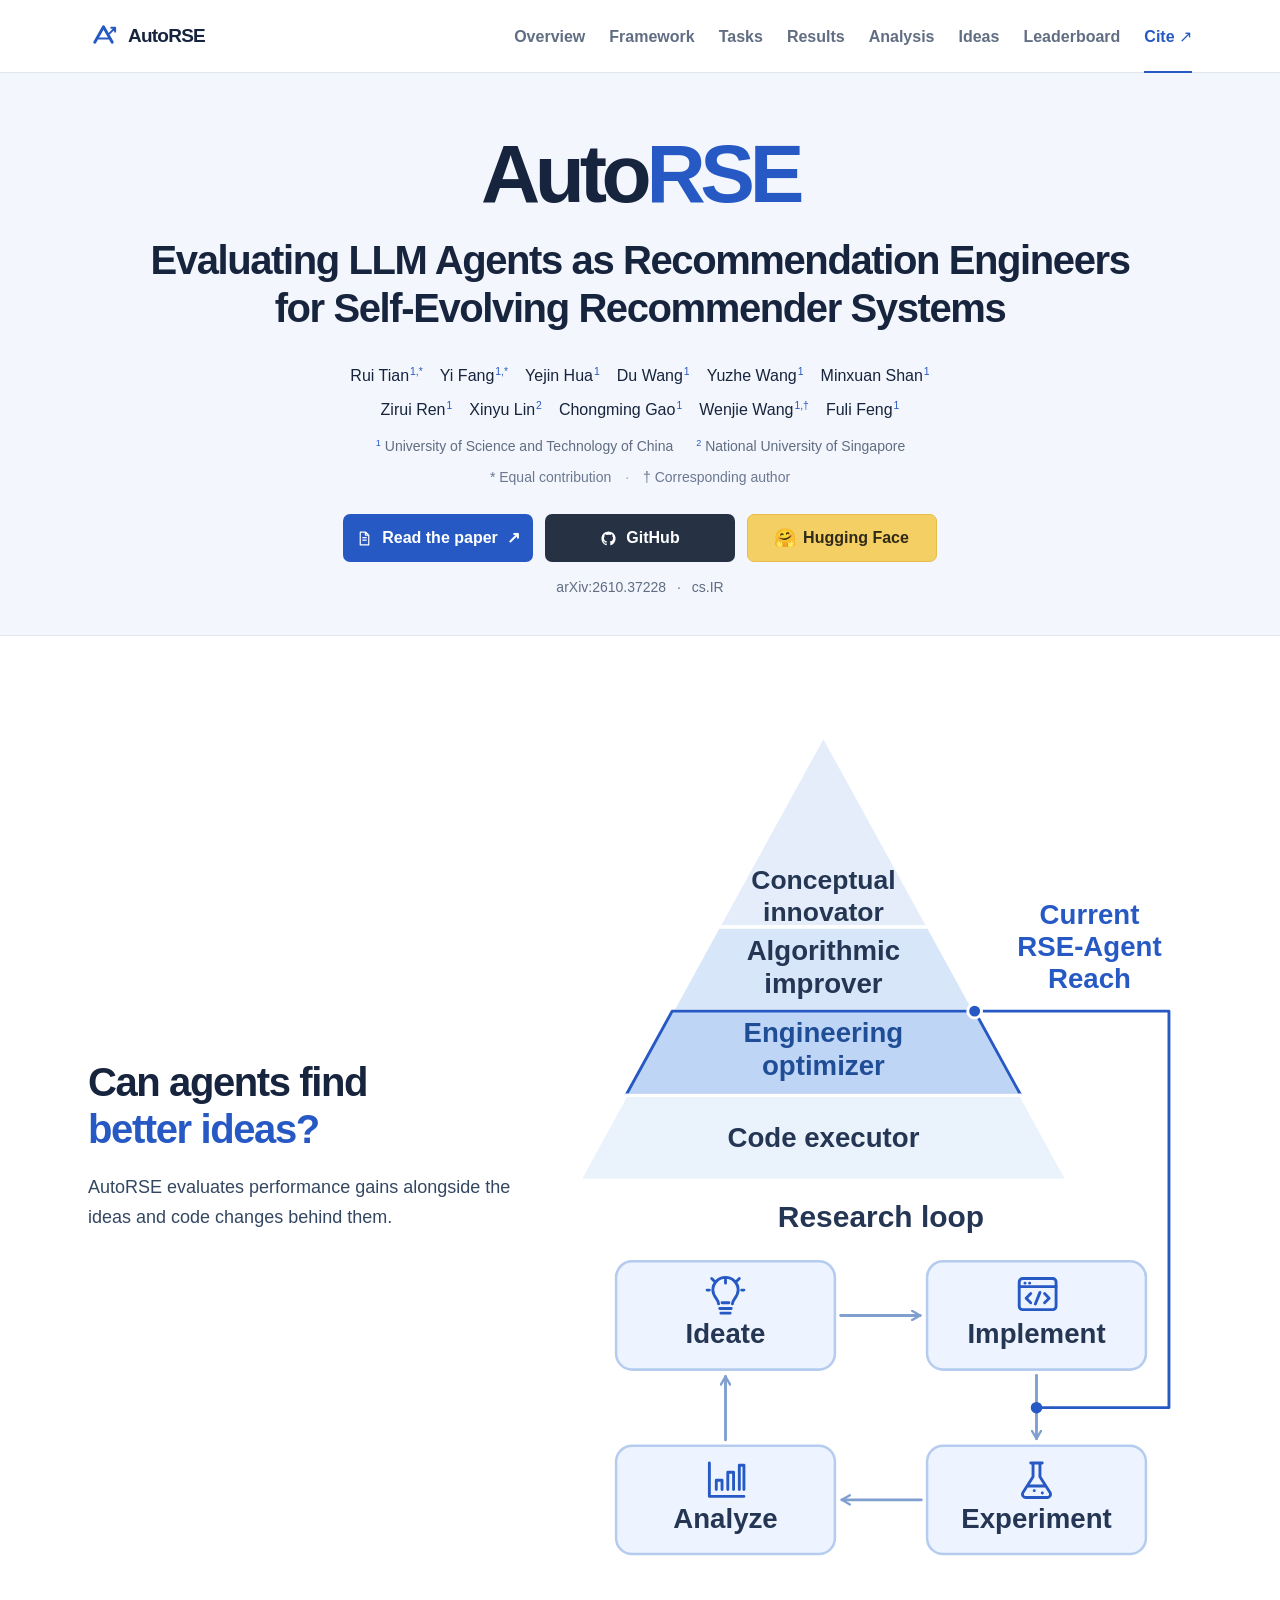
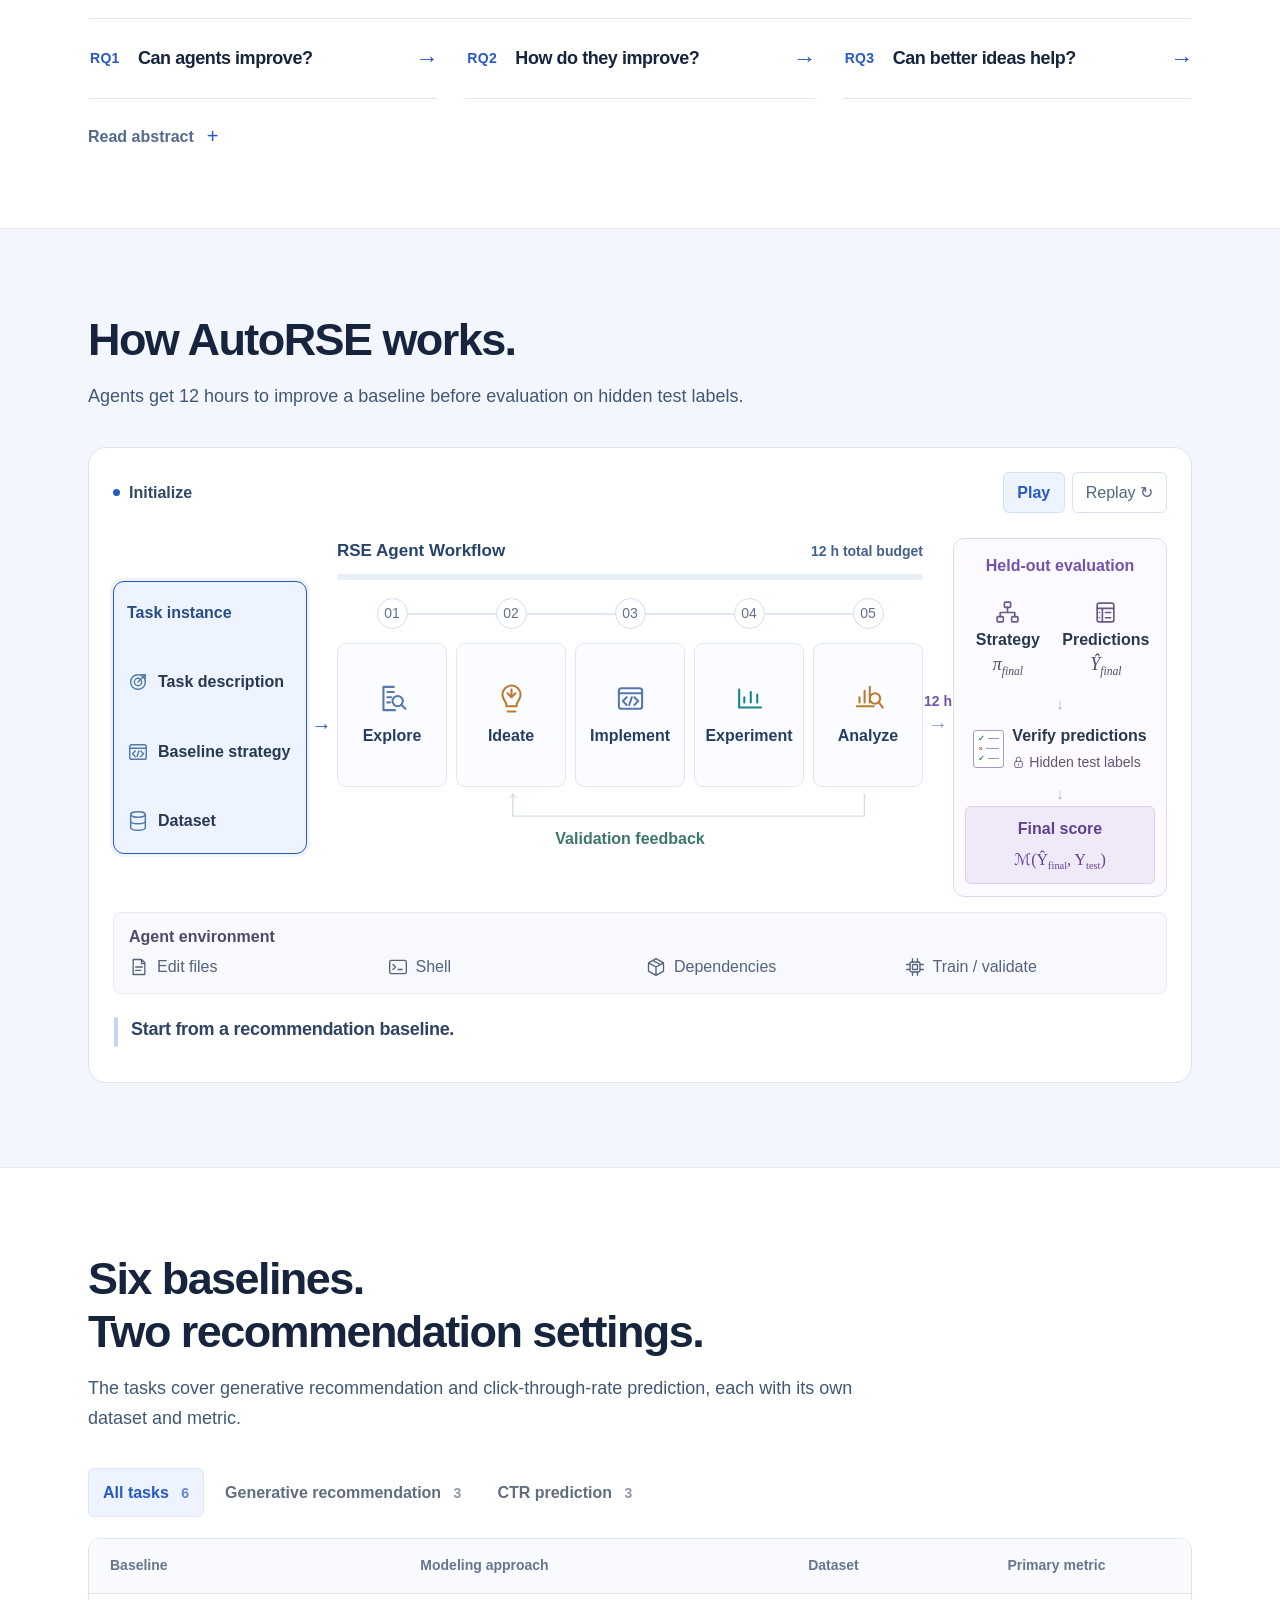
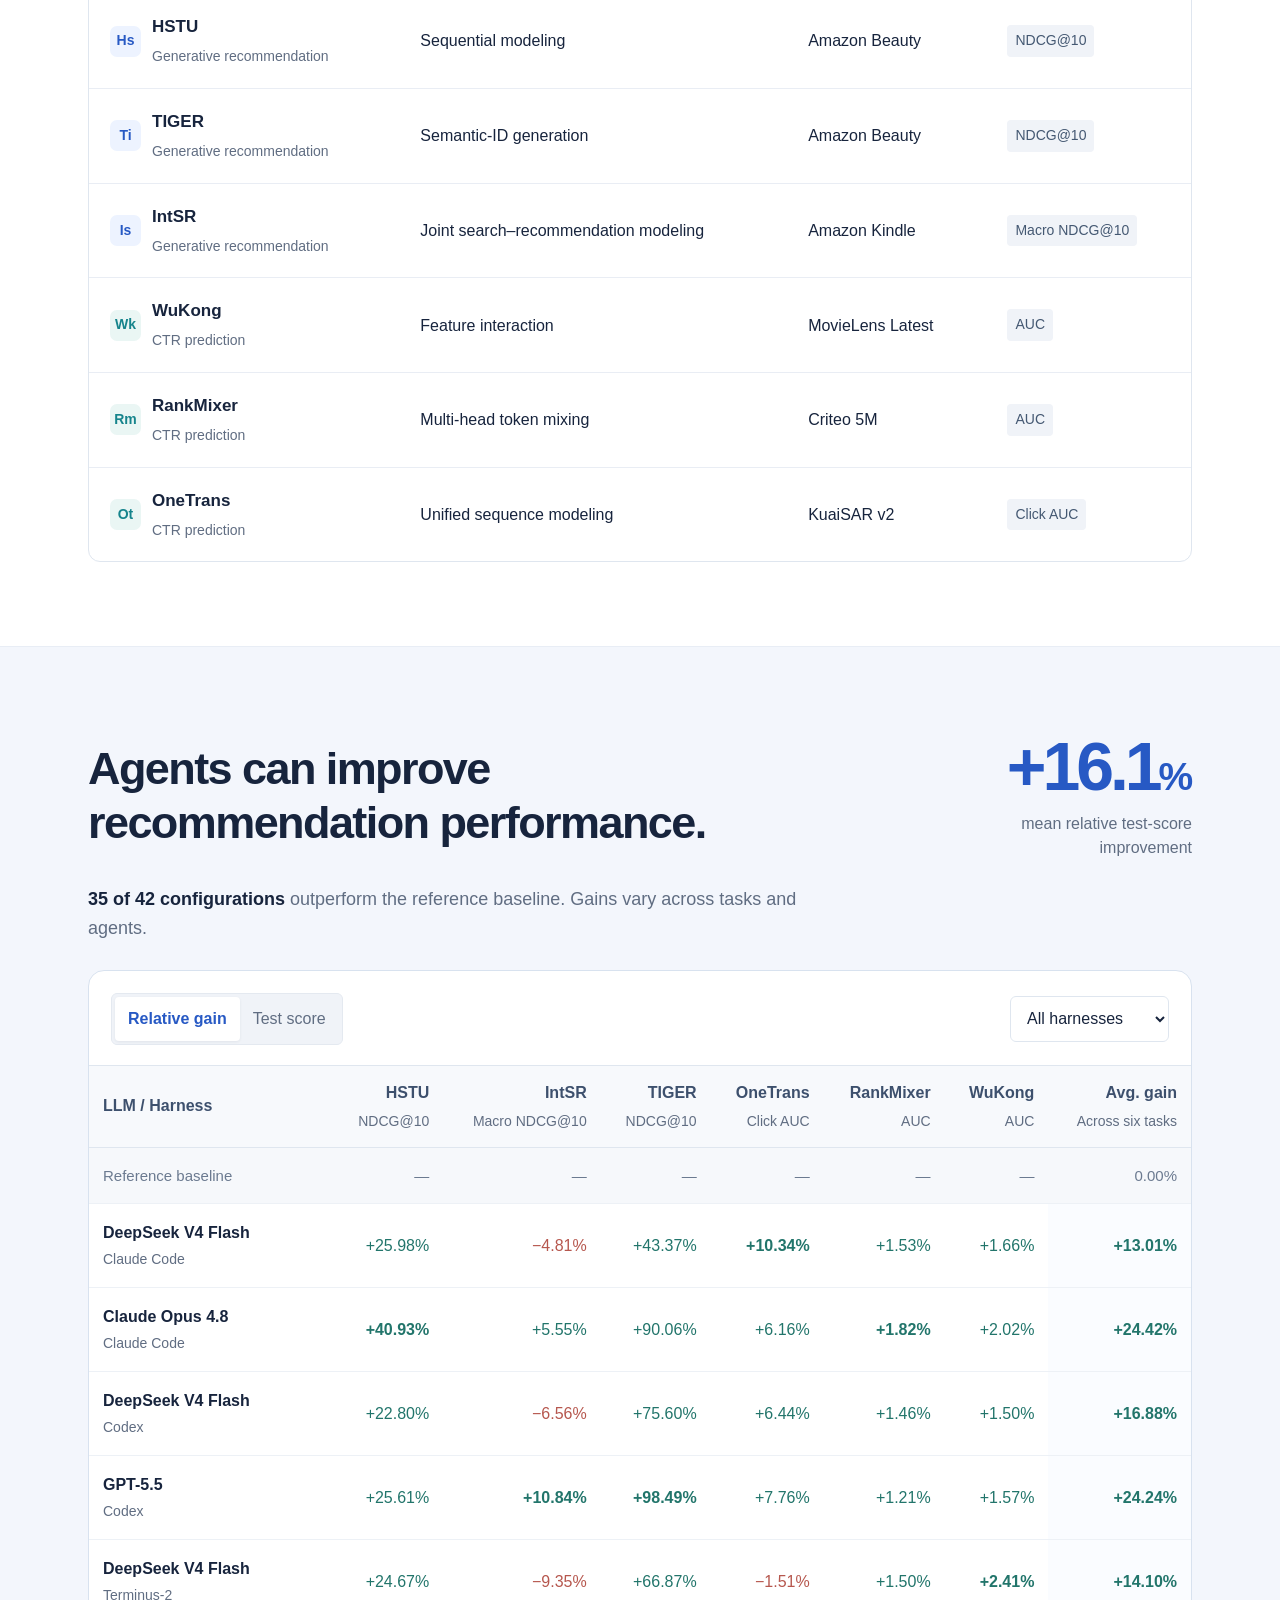
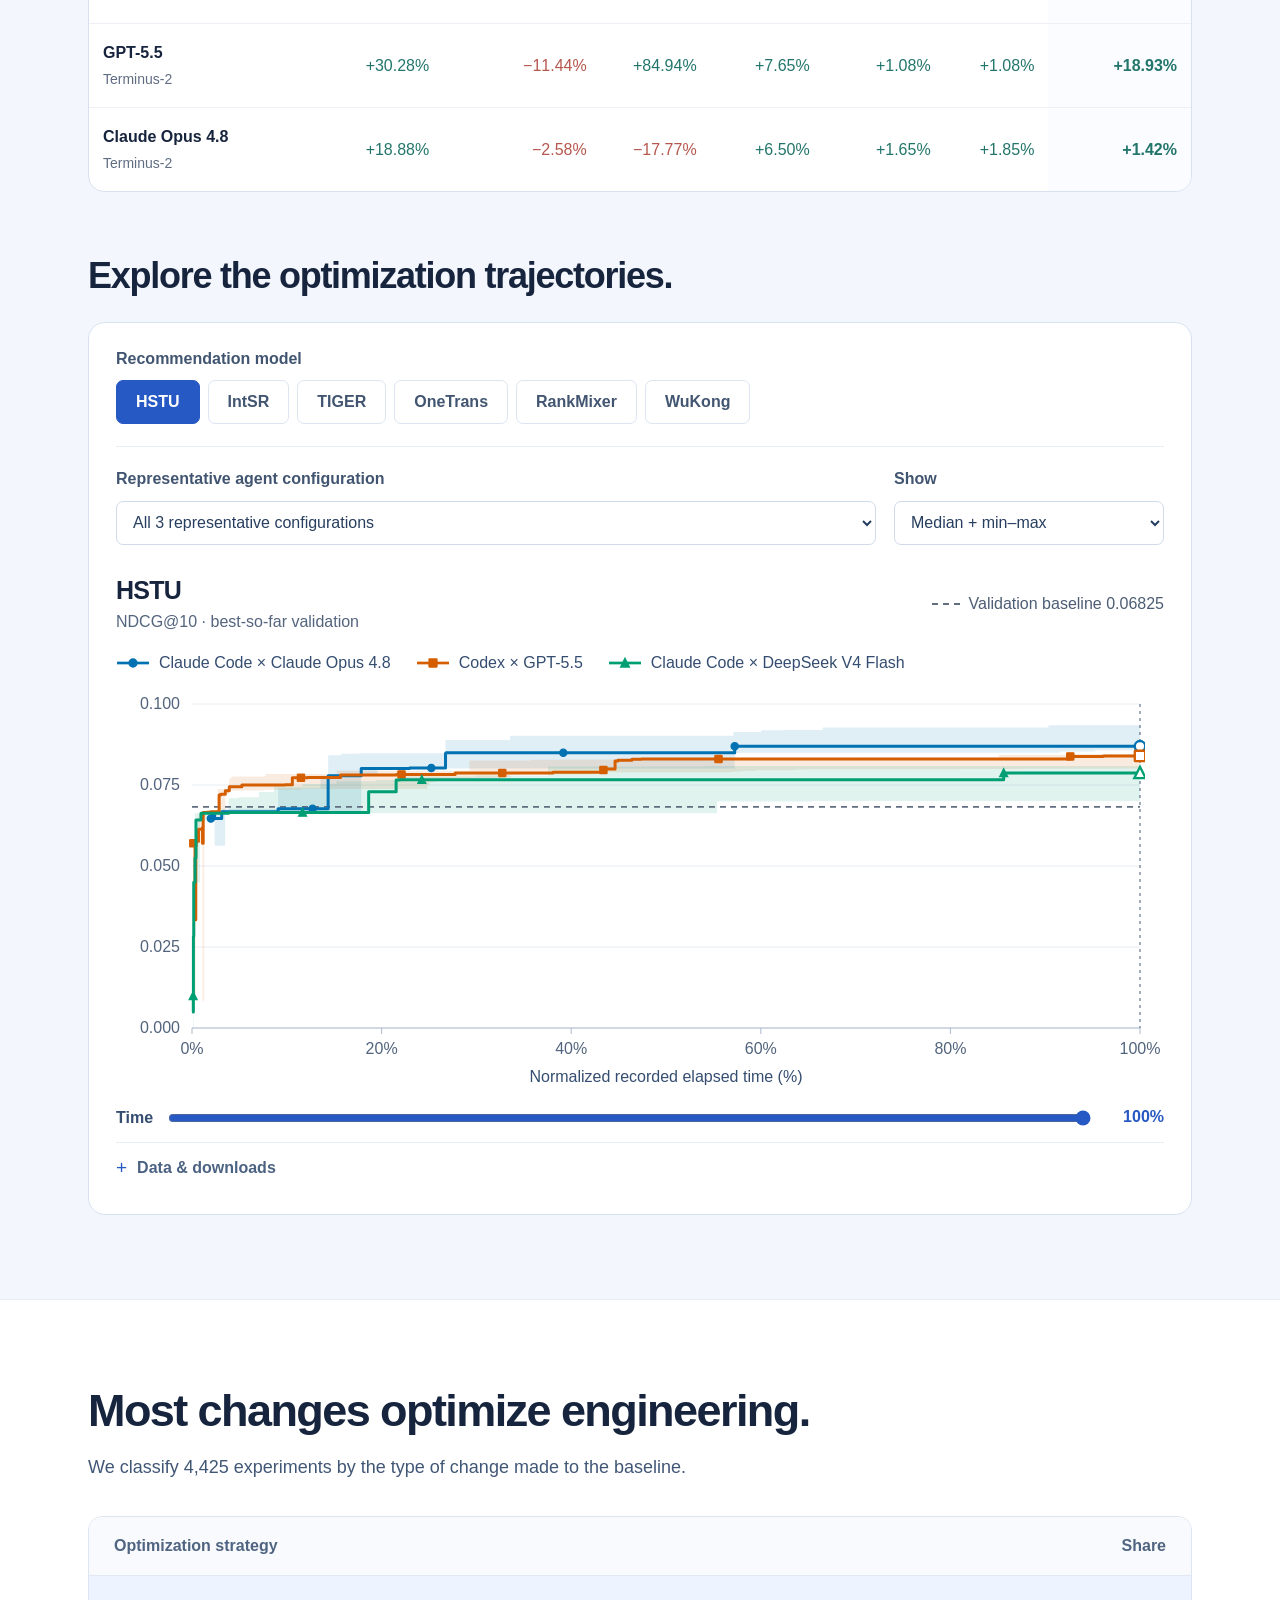
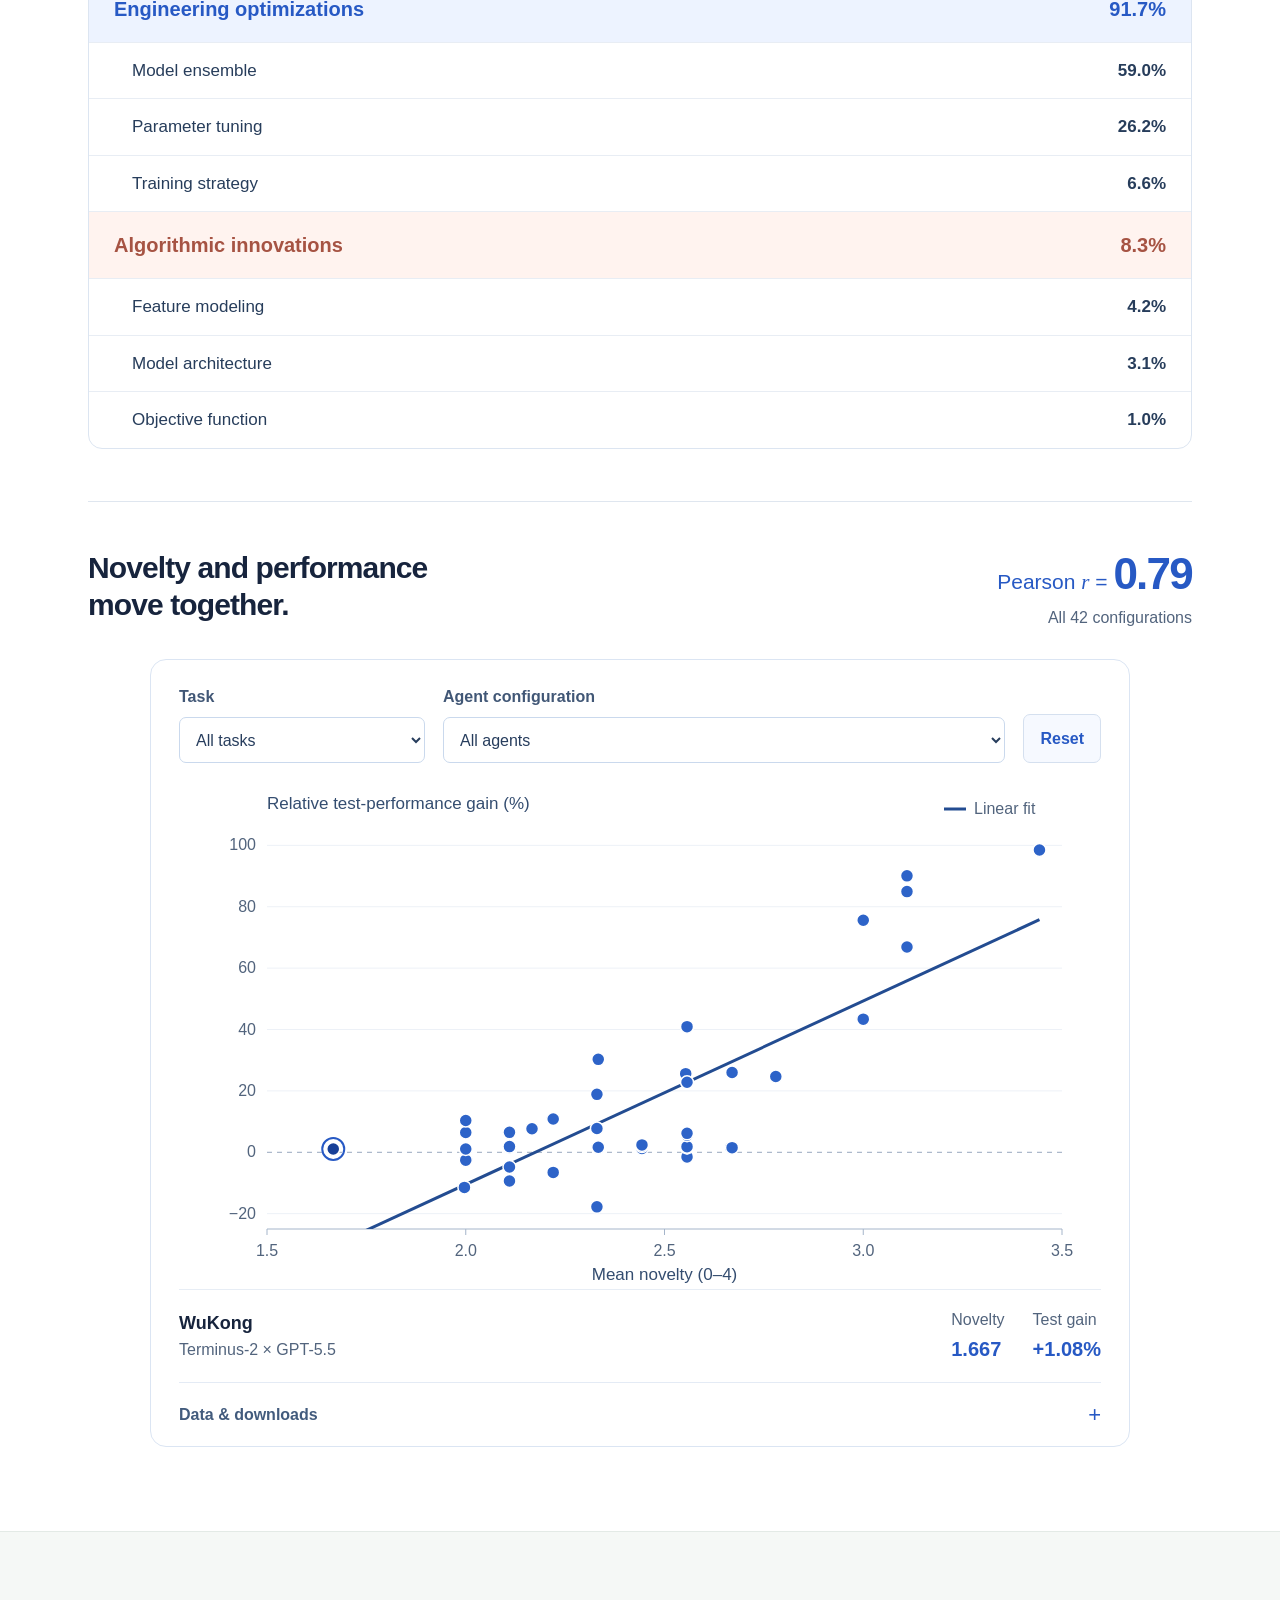
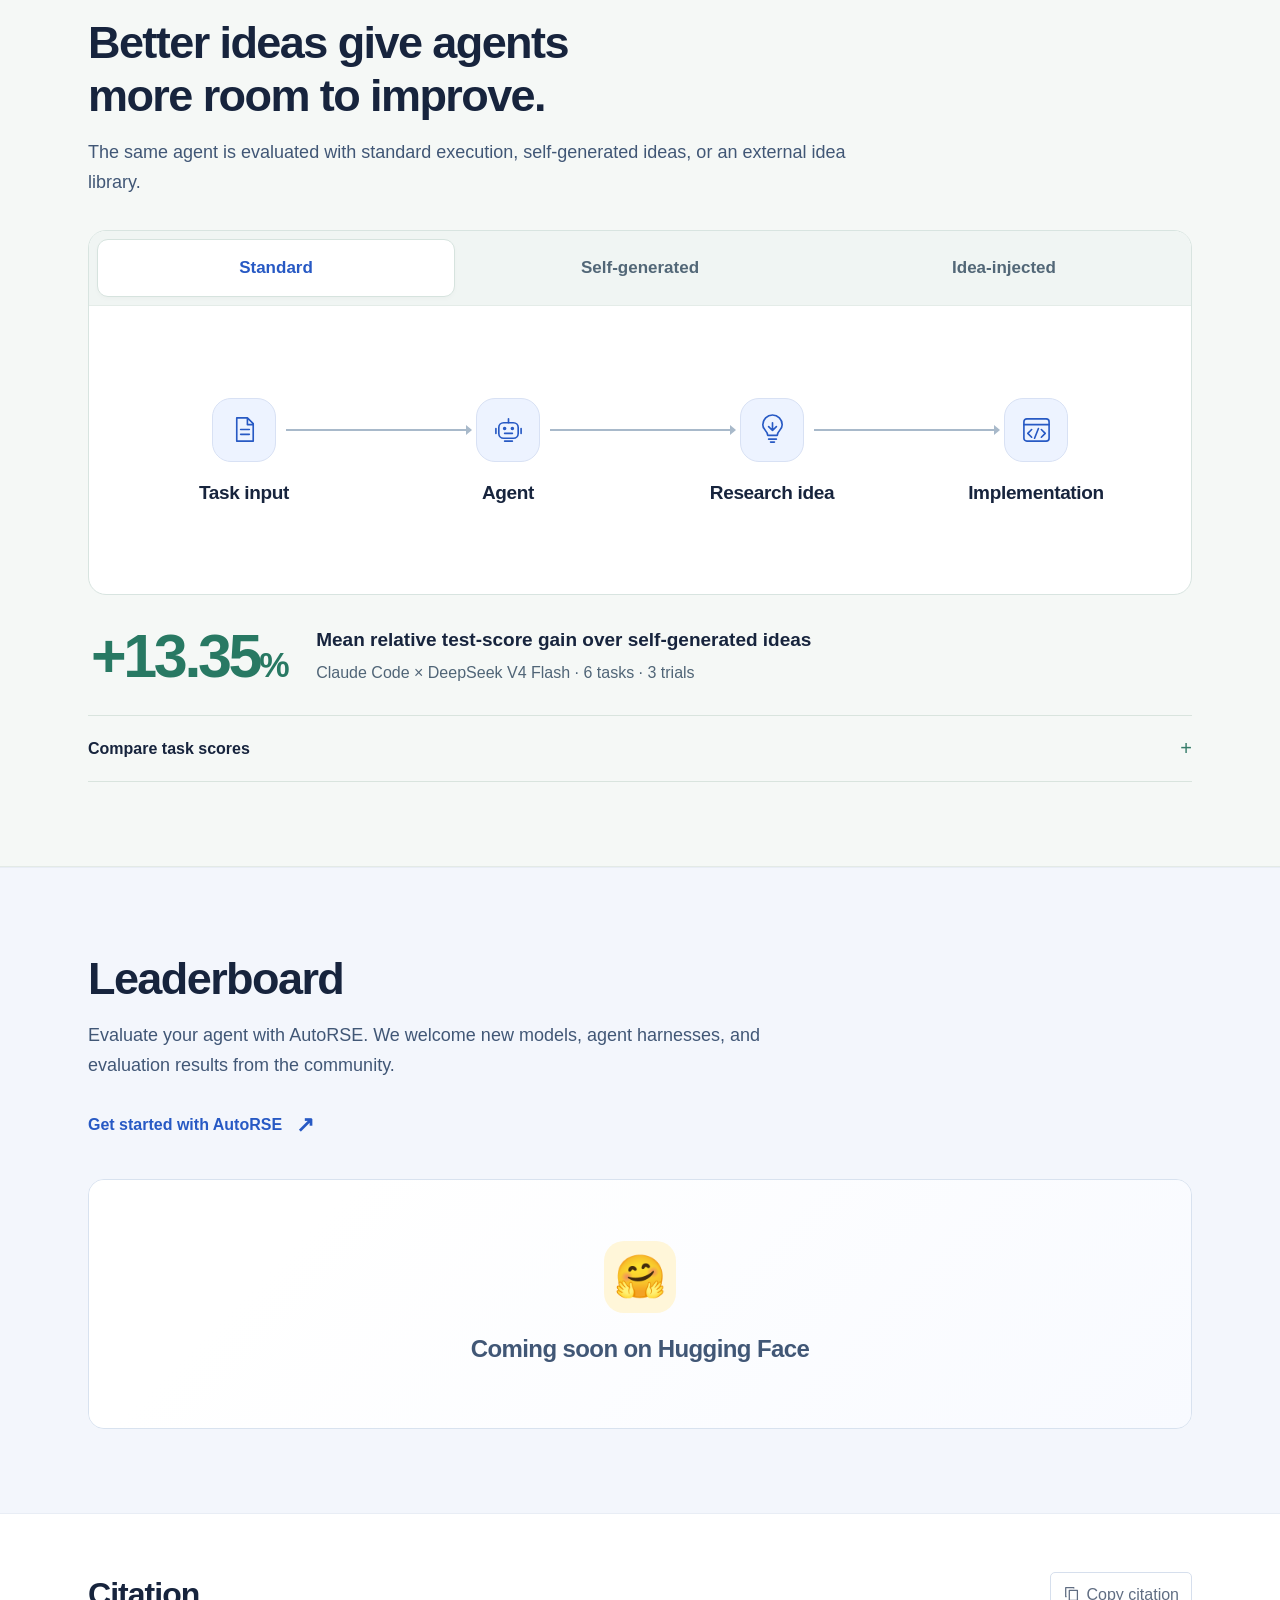
==== commit ee2722f3: "Reserve community leaderboard and invite AutoRSE evaluations" ====
--- a/index.html
+++ b/index.html
@@ -19,12 +19,14 @@
   <link rel="stylesheet" href="assets/css/trajectories.css?v=20261030-readable-v3">
   <link rel="stylesheet" href="assets/css/research-sections.css?v=20261030-readable-v3">
   <link rel="stylesheet" href="assets/css/novelty-scatter.css?v=20261030-correlation-v2">
+  <link rel="stylesheet" href="assets/css/leaderboard.css?v=20261030-leaderboard-v1">
   <script src="assets/js/data.js?v=20261029" defer></script>
   <script src="assets/js/app.js?v=20261030-citation-v1" defer></script>
   <script src="assets/js/workflow-animation.js?v=20261029-readable-v1" defer></script>
   <script src="assets/js/trajectories.js?v=20261030-readable-v3" defer></script>
   <script src="assets/js/idea-modes.js?v=20261029-research-v1" defer></script>
   <script src="assets/js/novelty-scatter.js?v=20261030-novelty-v2" defer></script>
+  <script src="assets/js/leaderboard.js?v=20261030-leaderboard-v1" defer></script>
 </head>
 <body>
   <a class="skip-link" href="#overview">Skip to content</a>
@@ -32,7 +34,7 @@
     <nav class="nav-shell wrap" aria-label="Main navigation">
       <a class="brand" href="#top" aria-label="AutoRSE home"><svg class="brand-mark" viewBox="0 0 32 32" fill="none" aria-hidden="true"><path d="M7 23 16 7l9 16" stroke="currentColor" stroke-width="3" stroke-linecap="round" stroke-linejoin="round"/><path d="M11 19h10M24 8h4v4M28 8l-6 6" stroke="currentColor" stroke-width="2" stroke-linecap="round" stroke-linejoin="round"/></svg><span>AutoRSE</span></a>
       <button class="menu-toggle" aria-label="Open navigation" aria-controls="nav-links" aria-expanded="false"><svg viewBox="0 0 24 24" fill="none" aria-hidden="true"><path d="M4 7h16M4 12h16M4 17h16" stroke="currentColor" stroke-width="1.7" stroke-linecap="round"/></svg></button>
-      <div class="nav-links" id="nav-links"><a href="#overview">Overview</a><a href="#framework">Framework</a><a href="#tasks">Tasks</a><a href="#results">Results</a><a href="#analysis">Analysis</a><a href="#ideas">Ideas</a><a href="#citation">Cite <span aria-hidden="true">↗</span></a></div>
+      <div class="nav-links" id="nav-links"><a href="#overview">Overview</a><a href="#framework">Framework</a><a href="#tasks">Tasks</a><a href="#results">Results</a><a href="#analysis">Analysis</a><a href="#ideas">Ideas</a><a href="#leaderboard">Leaderboard</a><a href="#citation">Cite <span aria-hidden="true">↗</span></a></div>
     </nav>
   </header>
 
@@ -44,7 +46,7 @@
         <div class="authors" aria-label="Paper authors"><div class="authors-row"><span>Rui Tian<sup>1,*</sup></span><span>Yi Fang<sup>1,*</sup></span><span>Yejin Hua<sup>1</sup></span><span>Du Wang<sup>1</sup></span><span>Yuzhe Wang<sup>1</sup></span><span>Minxuan Shan<sup>1</sup></span></div><div class="authors-row"><span>Zirui Ren<sup>1</sup></span><span>Xinyu Lin<sup>2</sup></span><span>Chongming Gao<sup>1</sup></span><span>Wenjie Wang<sup>1,†</sup></span><span>Fuli Feng<sup>1</sup></span></div></div>
         <p class="affiliations"><span><sup>1</sup> University of Science and Technology of China</span><span><sup>2</sup> National University of Singapore</span></p>
         <p class="author-notes">* Equal contribution <span>·</span> † Corresponding author</p>
-        <div class="hero-actions"><a class="button paper-button" href="https://arxiv.org/abs/2610.37228" target="_blank" rel="noopener noreferrer"><svg viewBox="0 0 20 20" fill="none" aria-hidden="true"><path d="M5 2.5h6.5L15 6v11.5H5zM11 2.5V6h4M7.5 9h5M7.5 12h5" stroke="currentColor" stroke-width="1.4" stroke-linejoin="round"/></svg> Read the paper <span aria-hidden="true">↗</span></a><a class="button github-button" href="https://github.com/Ray-Tiann/AutoRSE" target="_blank" rel="noopener noreferrer"><svg viewBox="0 0 24 24" fill="currentColor" aria-hidden="true"><path d="M12 2a10 10 0 0 0-3.16 19.49c.5.09.68-.22.68-.48v-1.86c-2.78.61-3.37-1.18-3.37-1.18-.45-1.16-1.11-1.47-1.11-1.47-.91-.62.07-.61.07-.61 1 .07 1.53 1.03 1.53 1.03.89 1.53 2.34 1.09 2.91.83.09-.65.35-1.09.64-1.34-2.22-.25-4.56-1.11-4.56-4.94 0-1.09.39-1.99 1.03-2.69-.1-.25-.45-1.27.1-2.65 0 0 .84-.27 2.75 1.03A9.6 9.6 0 0 1 12 6.82c.85 0 1.71.11 2.51.34 1.91-1.3 2.75-1.03 2.75-1.03.55 1.38.2 2.4.1 2.65.64.7 1.03 1.6 1.03 2.69 0 3.84-2.34 4.69-4.57 4.94.36.31.68.92.68 1.85v2.75c0 .27.18.58.69.48A10 10 0 0 0 12 2Z"/></svg> GitHub</a><a class="button huggingface-button" role="link" aria-disabled="true" title="Hugging Face link coming soon"><span class="huggingface-icon" aria-hidden="true">🤗</span> Hugging Face</a></div>
+        <div class="hero-actions"><a class="button paper-button" href="https://arxiv.org/abs/2610.37228" target="_blank" rel="noopener noreferrer"><svg viewBox="0 0 20 20" fill="none" aria-hidden="true"><path d="M5 2.5h6.5L15 6v11.5H5zM11 2.5V6h4M7.5 9h5M7.5 12h5" stroke="currentColor" stroke-width="1.4" stroke-linejoin="round"/></svg> Read the paper <span aria-hidden="true">↗</span></a><a class="button github-button" href="https://github.com/Ray-Tiann/AutoRSE" target="_blank" rel="noopener noreferrer"><svg viewBox="0 0 24 24" fill="currentColor" aria-hidden="true"><path d="M12 2a10 10 0 0 0-3.16 19.49c.5.09.68-.22.68-.48v-1.86c-2.78.61-3.37-1.18-3.37-1.18-.45-1.16-1.11-1.47-1.11-1.47-.91-.62.07-.61.07-.61 1 .07 1.53 1.03 1.53 1.03.89 1.53 2.34 1.09 2.91.83.09-.65.35-1.09.64-1.34-2.22-.25-4.56-1.11-4.56-4.94 0-1.09.39-1.99 1.03-2.69-.1-.25-.45-1.27.1-2.65 0 0 .84-.27 2.75 1.03A9.6 9.6 0 0 1 12 6.82c.85 0 1.71.11 2.51.34 1.91-1.3 2.75-1.03 2.75-1.03.55 1.38.2 2.4.1 2.65.64.7 1.03 1.6 1.03 2.69 0 3.84-2.34 4.69-4.57 4.94.36.31.68.92.68 1.85v2.75c0 .27.18.58.69.48A10 10 0 0 0 12 2Z"/></svg> GitHub</a><a class="button huggingface-button" role="link" aria-disabled="true" title="Hugging Face leaderboard coming soon"><span class="huggingface-icon" aria-hidden="true">🤗</span> Hugging Face</a></div>
         <a class="arxiv-note" href="https://arxiv.org/abs/2610.37228" target="_blank" rel="noopener noreferrer">arXiv:2610.37228 <span>·</span> cs.IR</a>
       </div>
     </section>
@@ -275,6 +277,27 @@
 </div>
     </section>
 
+    <section class="section leaderboard-section" id="leaderboard" aria-labelledby="leaderboard-title">
+      <div class="wrap">
+        <div class="leaderboard-heading">
+          <h2 id="leaderboard-title">Leaderboard</h2>
+          <p>Evaluate your agent with AutoRSE. We welcome new models, agent harnesses, and evaluation results from the community.</p>
+          <a class="lb-start" href="https://github.com/Ray-Tiann/AutoRSE" target="_blank" rel="noopener noreferrer">Get started with AutoRSE <span aria-hidden="true">↗</span></a>
+        </div>
+        <div class="lb-panel">
+          <div class="lb-placeholder" data-lb-placeholder>
+            <span class="lb-mark" aria-hidden="true">🤗</span>
+            <h3>Coming soon on <span class="lb-platform">Hugging Face</span></h3>
+          </div>
+          <div class="lb-connected" data-lb-connected hidden>
+            <p>Community results on Hugging Face</p>
+            <a class="lb-space-link" data-lb-space-link target="_blank" rel="noopener noreferrer">Open leaderboard <span aria-hidden="true">↗</span></a>
+          </div>
+          <div data-lb-embed></div>
+        </div>
+      </div>
+    </section>
+
     <section class="section wrap citation-section" id="citation" aria-labelledby="citation-title">
       <div class="citation-heading"><h2 id="citation-title">Citation</h2><button id="copy-bib" class="copy-button"><svg viewBox="0 0 20 20" fill="none" aria-hidden="true"><path d="M7 6h9v11H7zM4 13H3V3h9v1" stroke="currentColor" stroke-width="1.4" stroke-linejoin="round"/></svg><span>Copy citation</span></button></div>
       <details class="citation-details" id="citation-details" open>
--- a/assets/css/leaderboard.css
+++ b/assets/css/leaderboard.css
@@ -0,0 +1,19 @@
+.leaderboard-section{background:var(--soft);border-top:1px solid #e8edf5;border-bottom:1px solid #e8edf5}
+.leaderboard-heading{max-width:780px;margin-bottom:32px}
+.leaderboard-heading p{font-size:18px;line-height:1.65;color:#415776;margin-top:16px;max-width:700px}
+.leaderboard-heading .lb-start{display:inline-flex;align-items:center;gap:14px;margin-top:22px;font-size:16px;font-weight:650;min-height:44px}
+.lb-start span{font-size:22px;line-height:1;transition:transform .15s}
+.lb-start:hover span{transform:translateX(3px)}
+.lb-panel{border:1px solid #d8e2ef;background:white;border-radius:16px;overflow:hidden}
+.lb-placeholder{min-height:248px;padding:42px 24px;display:flex;flex-direction:column;align-items:center;justify-content:center;text-align:center;gap:20px;background:linear-gradient(135deg,#fff 20%,#f8faff)}
+.lb-placeholder .lb-mark{display:grid;place-items:center;width:72px;height:72px;border-radius:20px;background:#fff6d9;font-size:42px;line-height:1}
+.lb-placeholder h3{font-size:24px;line-height:1.35;letter-spacing:-.025em;font-weight:650;color:#415776}
+.lb-platform{white-space:nowrap}
+.lb-connected{padding:20px 24px;border-bottom:1px solid var(--line);display:flex;align-items:center;justify-content:space-between;gap:20px;font-size:16px}
+.lb-connected p{color:#415776}
+.lb-space-link{display:inline-flex;align-items:center;gap:10px;min-height:44px;font-weight:600}
+.lb-frame{width:100%;height:760px;display:block;border:0;background:white}
+.lb-panel [hidden]{display:none}
+@media(max-width:980px) and (min-width:801px){.menu-toggle{display:block;margin-left:auto}.nav-links{display:none;position:absolute;top:71px;left:0;right:0;background:#fff;border-bottom:1px solid var(--line);padding:12px 28px 18px;flex-direction:column;align-items:stretch;gap:0;box-shadow:0 10px 20px #17243d08}.nav-links.open{display:flex}.nav-links a{padding:10px 8px;border:0;font-size:16px;border-radius:5px}.nav-links a[aria-current="location"]{background:#edf3ff}}
+@media(max-width:560px){.leaderboard-heading{margin-bottom:26px}.leaderboard-heading p{font-size:17px;line-height:1.65}.leaderboard-heading .lb-start{font-size:16px;margin-top:18px}.lb-placeholder{min-height:238px;padding:32px 22px;gap:20px}.lb-placeholder h3{font-size:22px;max-width:250px}.lb-connected{padding:18px;display:block}.lb-space-link{margin-top:8px}.lb-frame{height:760px}.lb-panel{border-radius:12px}}
+@media(prefers-reduced-motion:reduce){.lb-start span{transition:none}.lb-start:hover span{transform:none}}
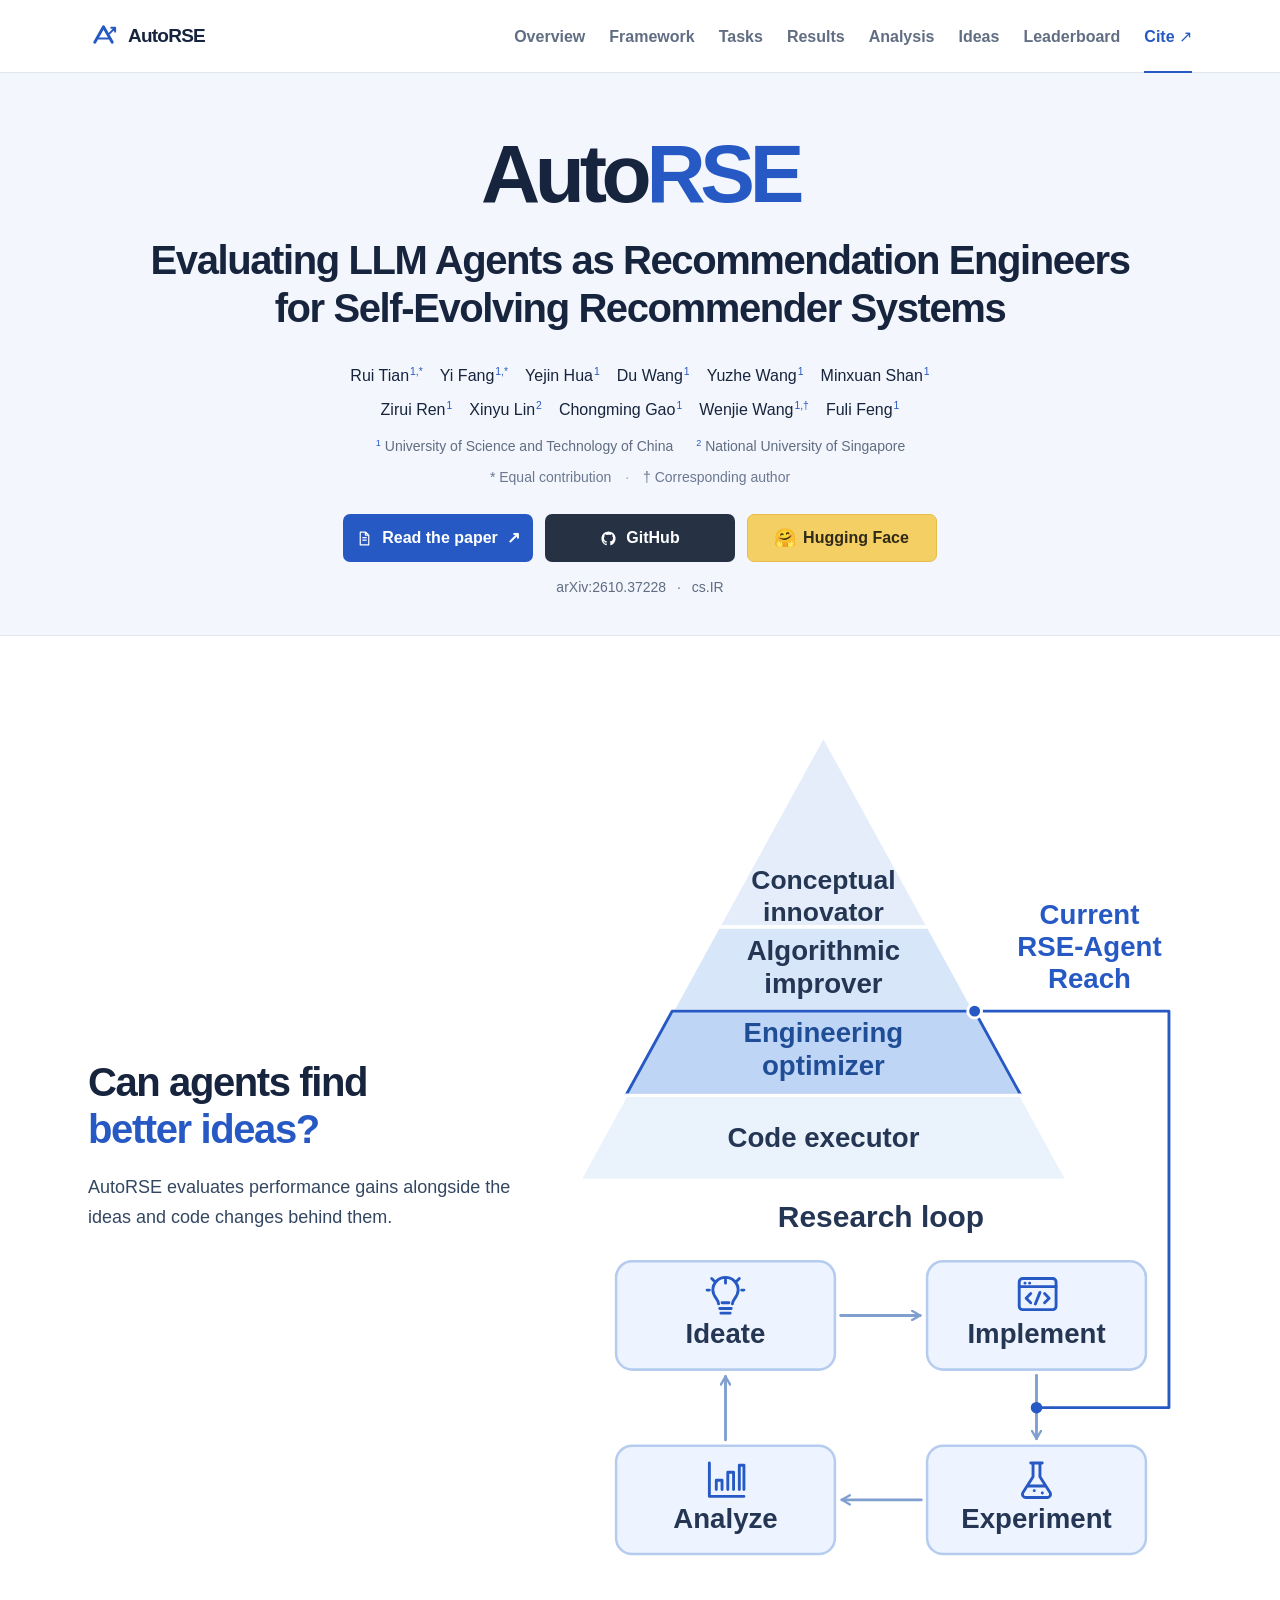
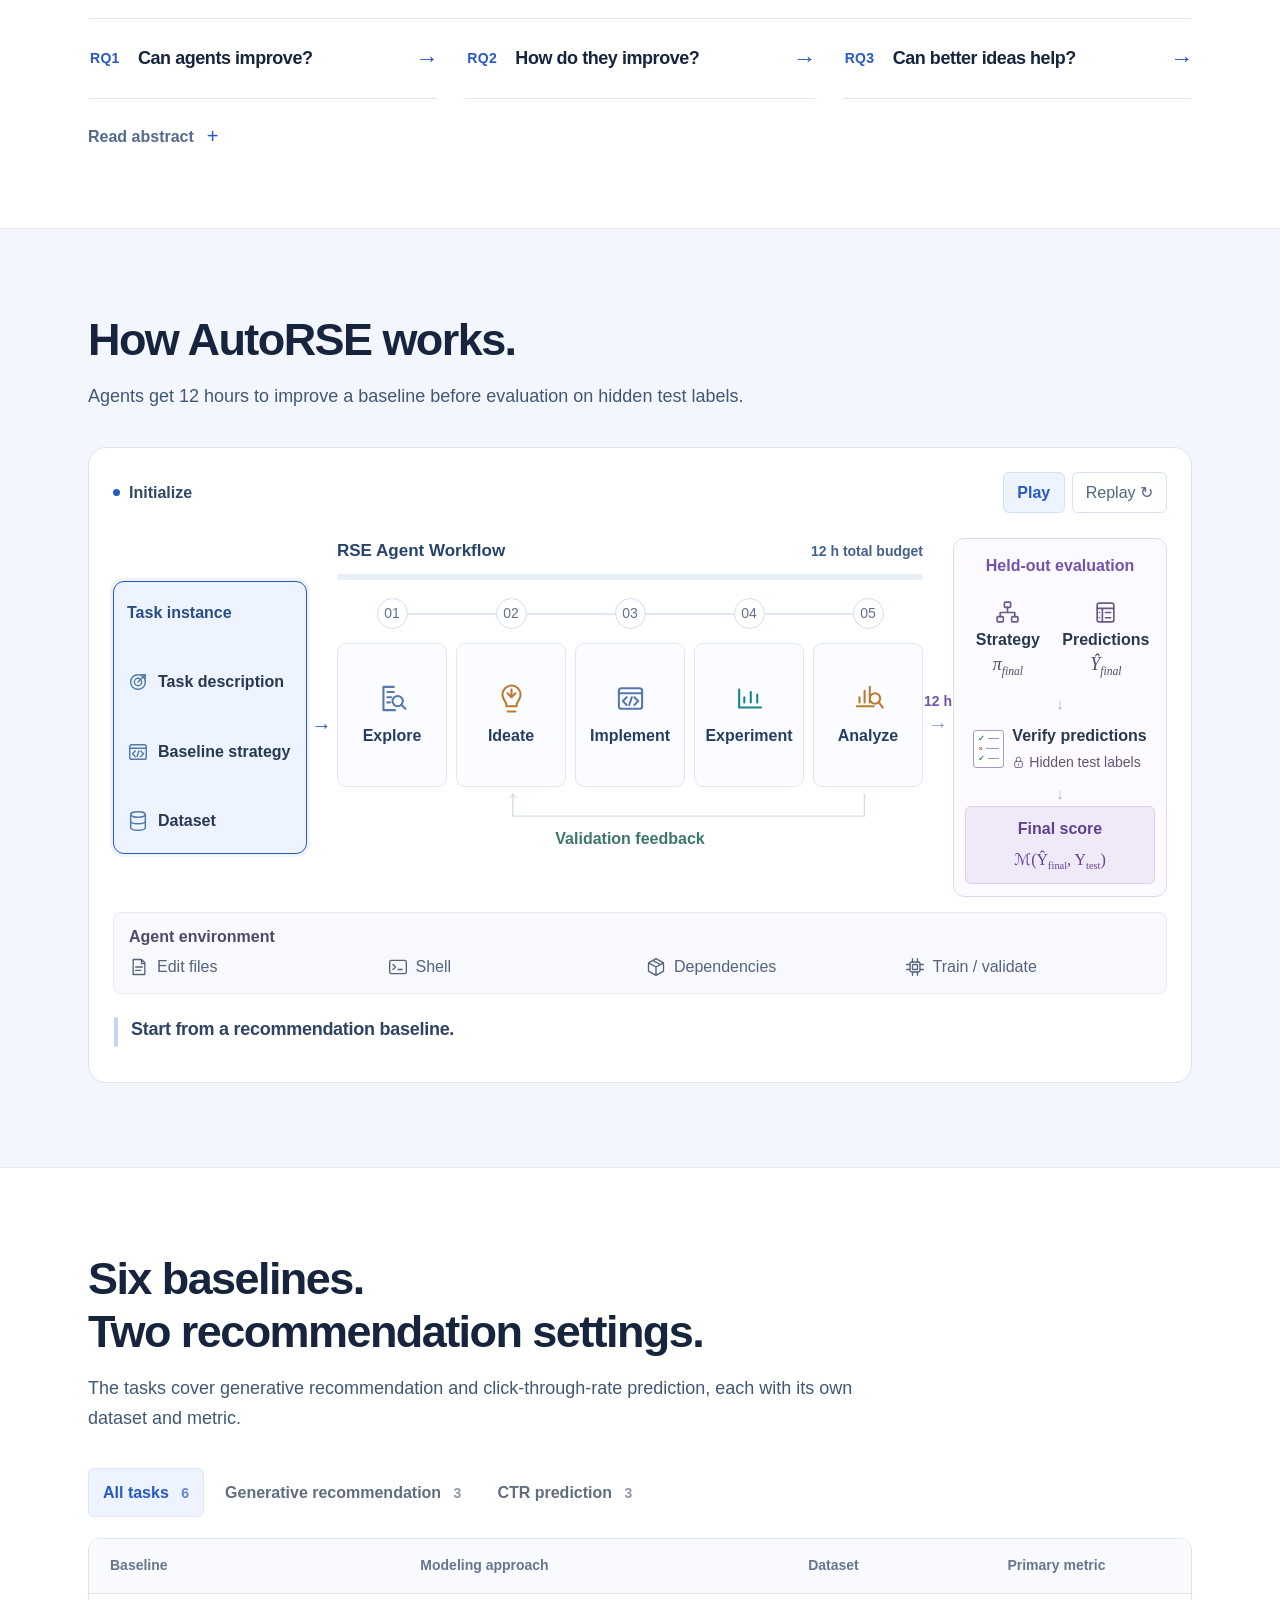
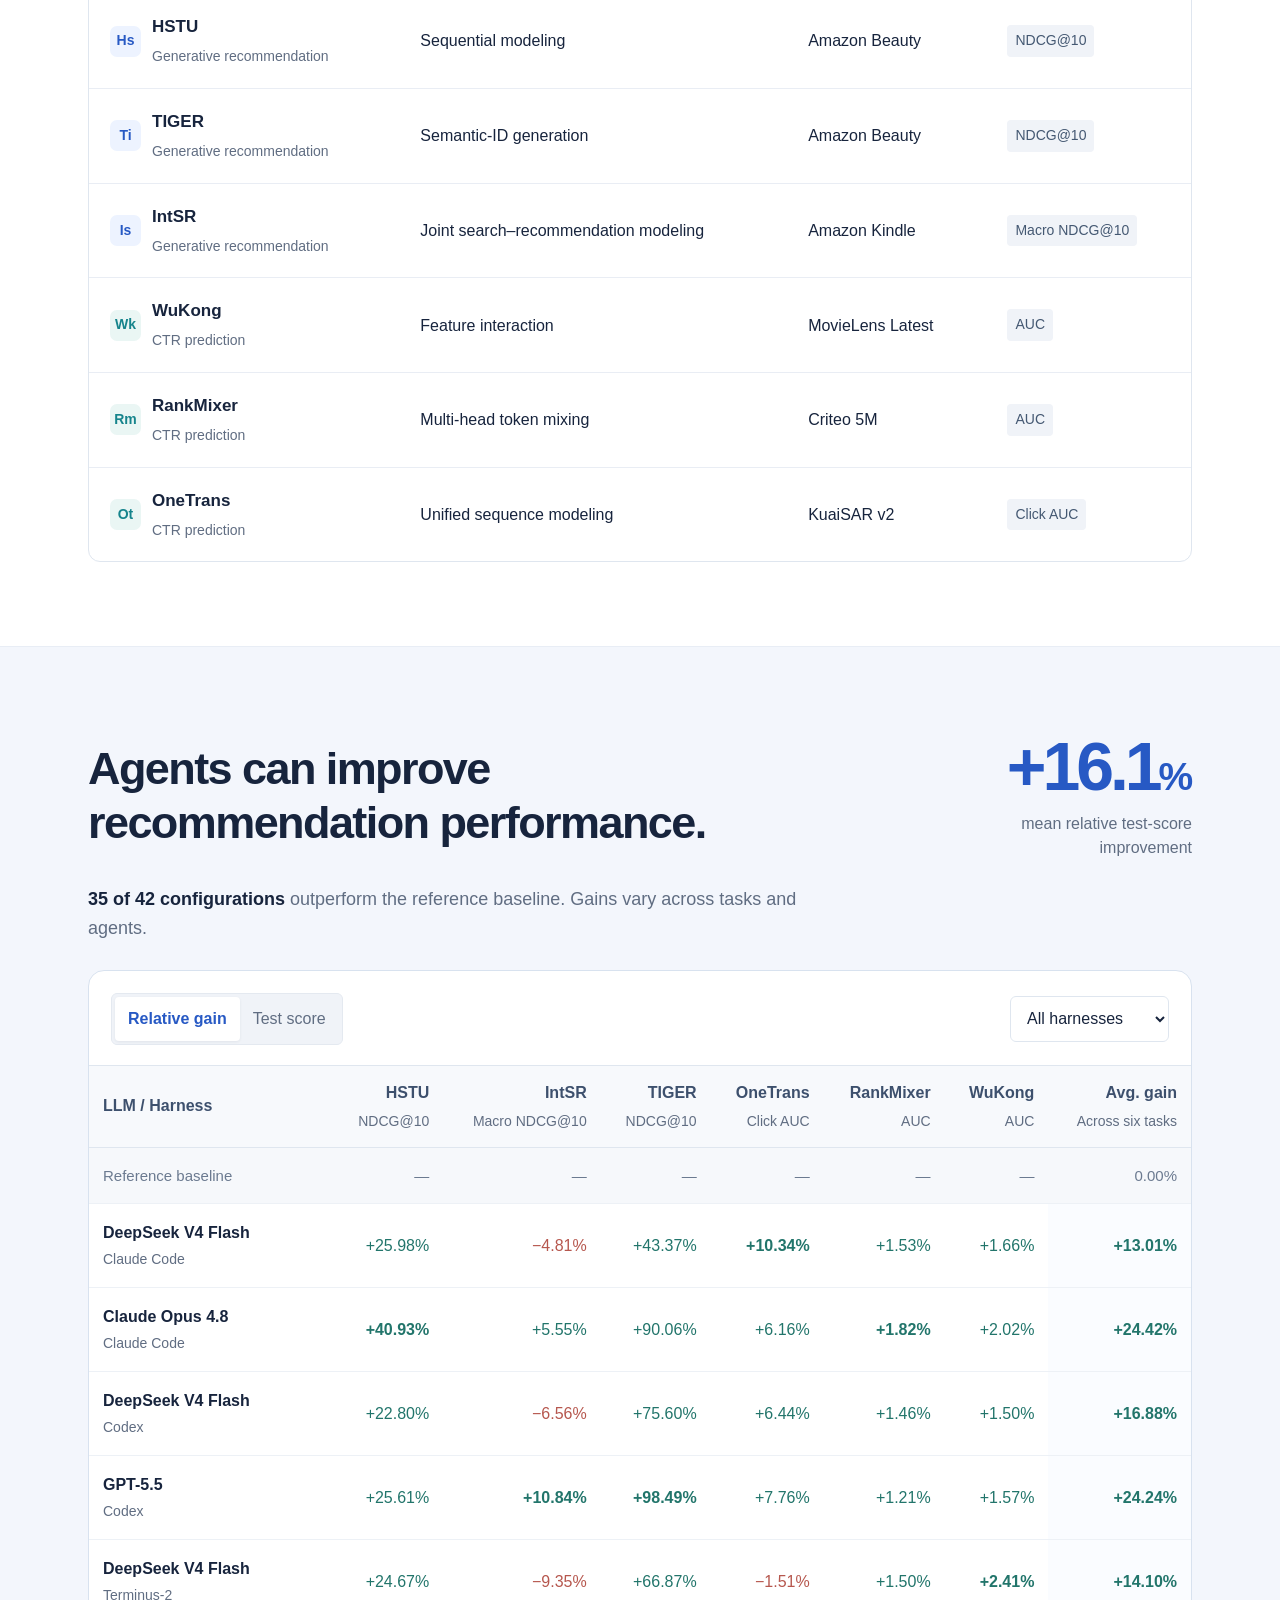
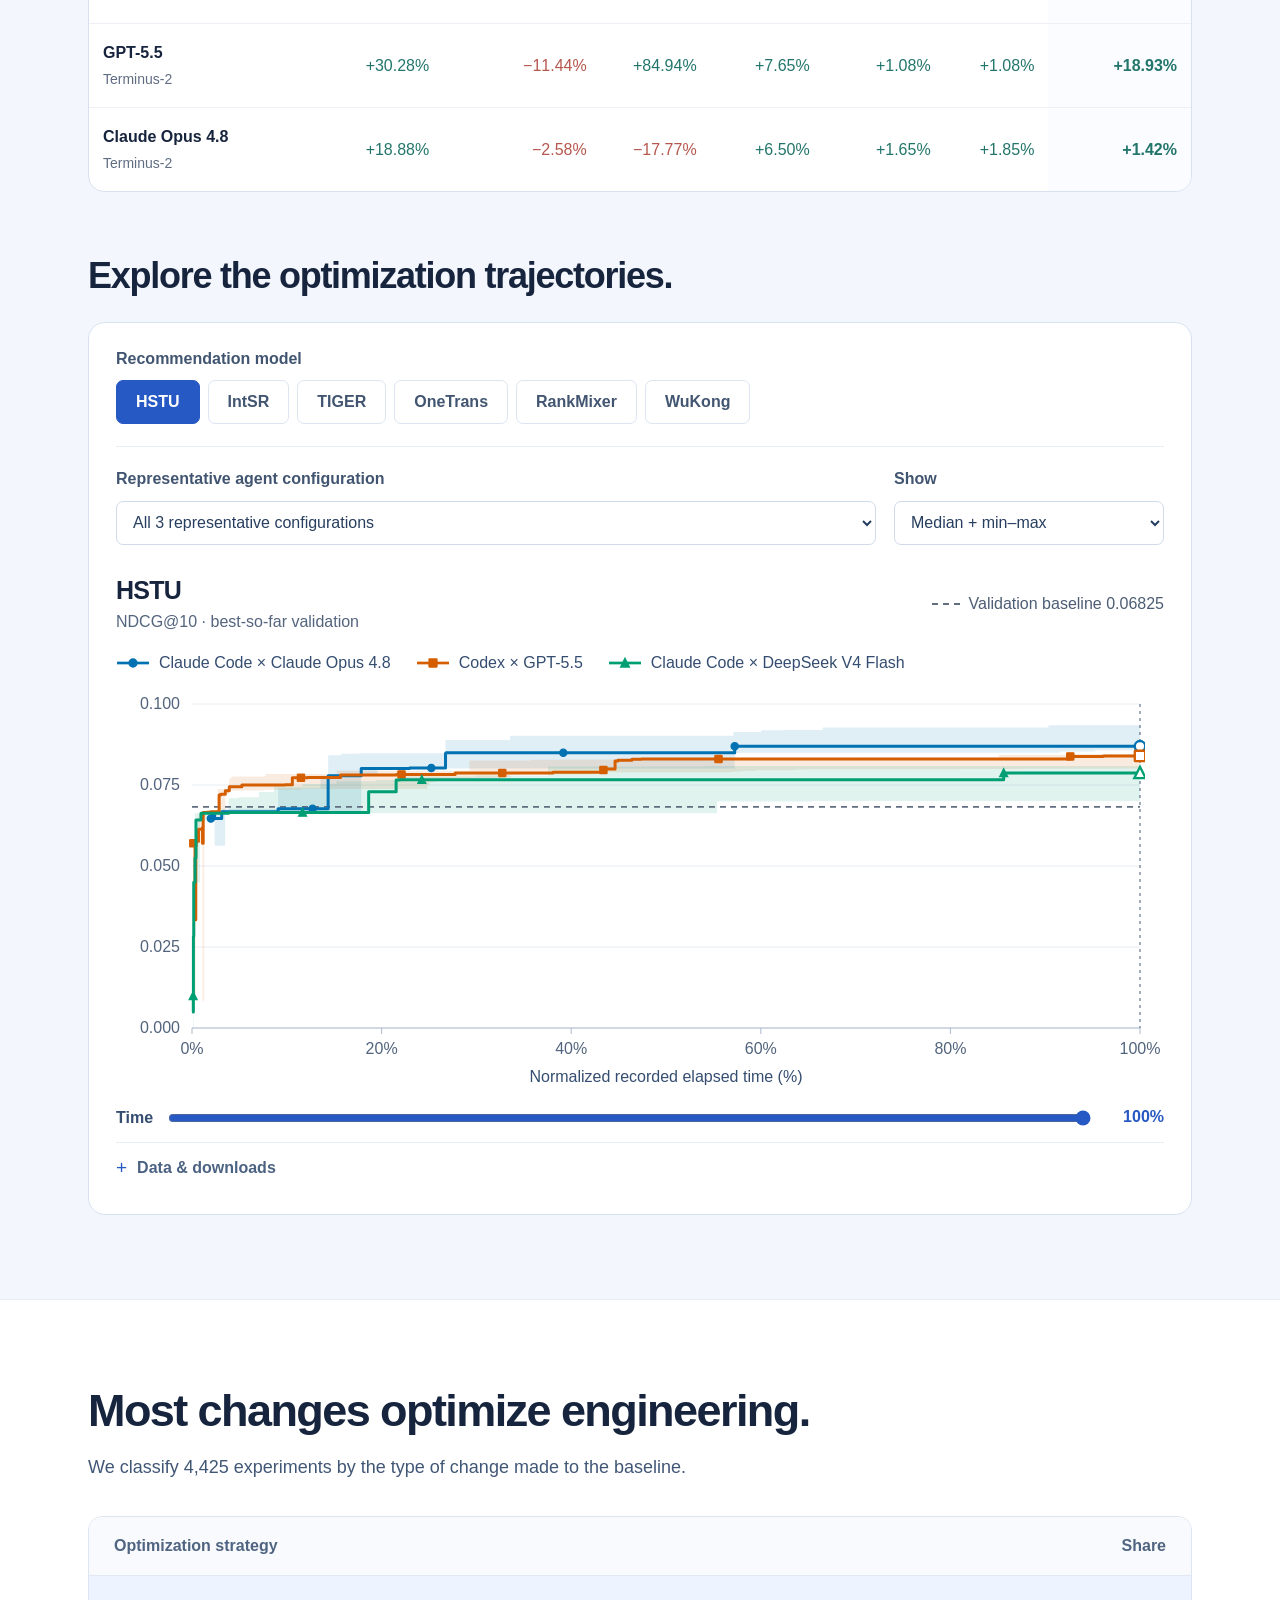
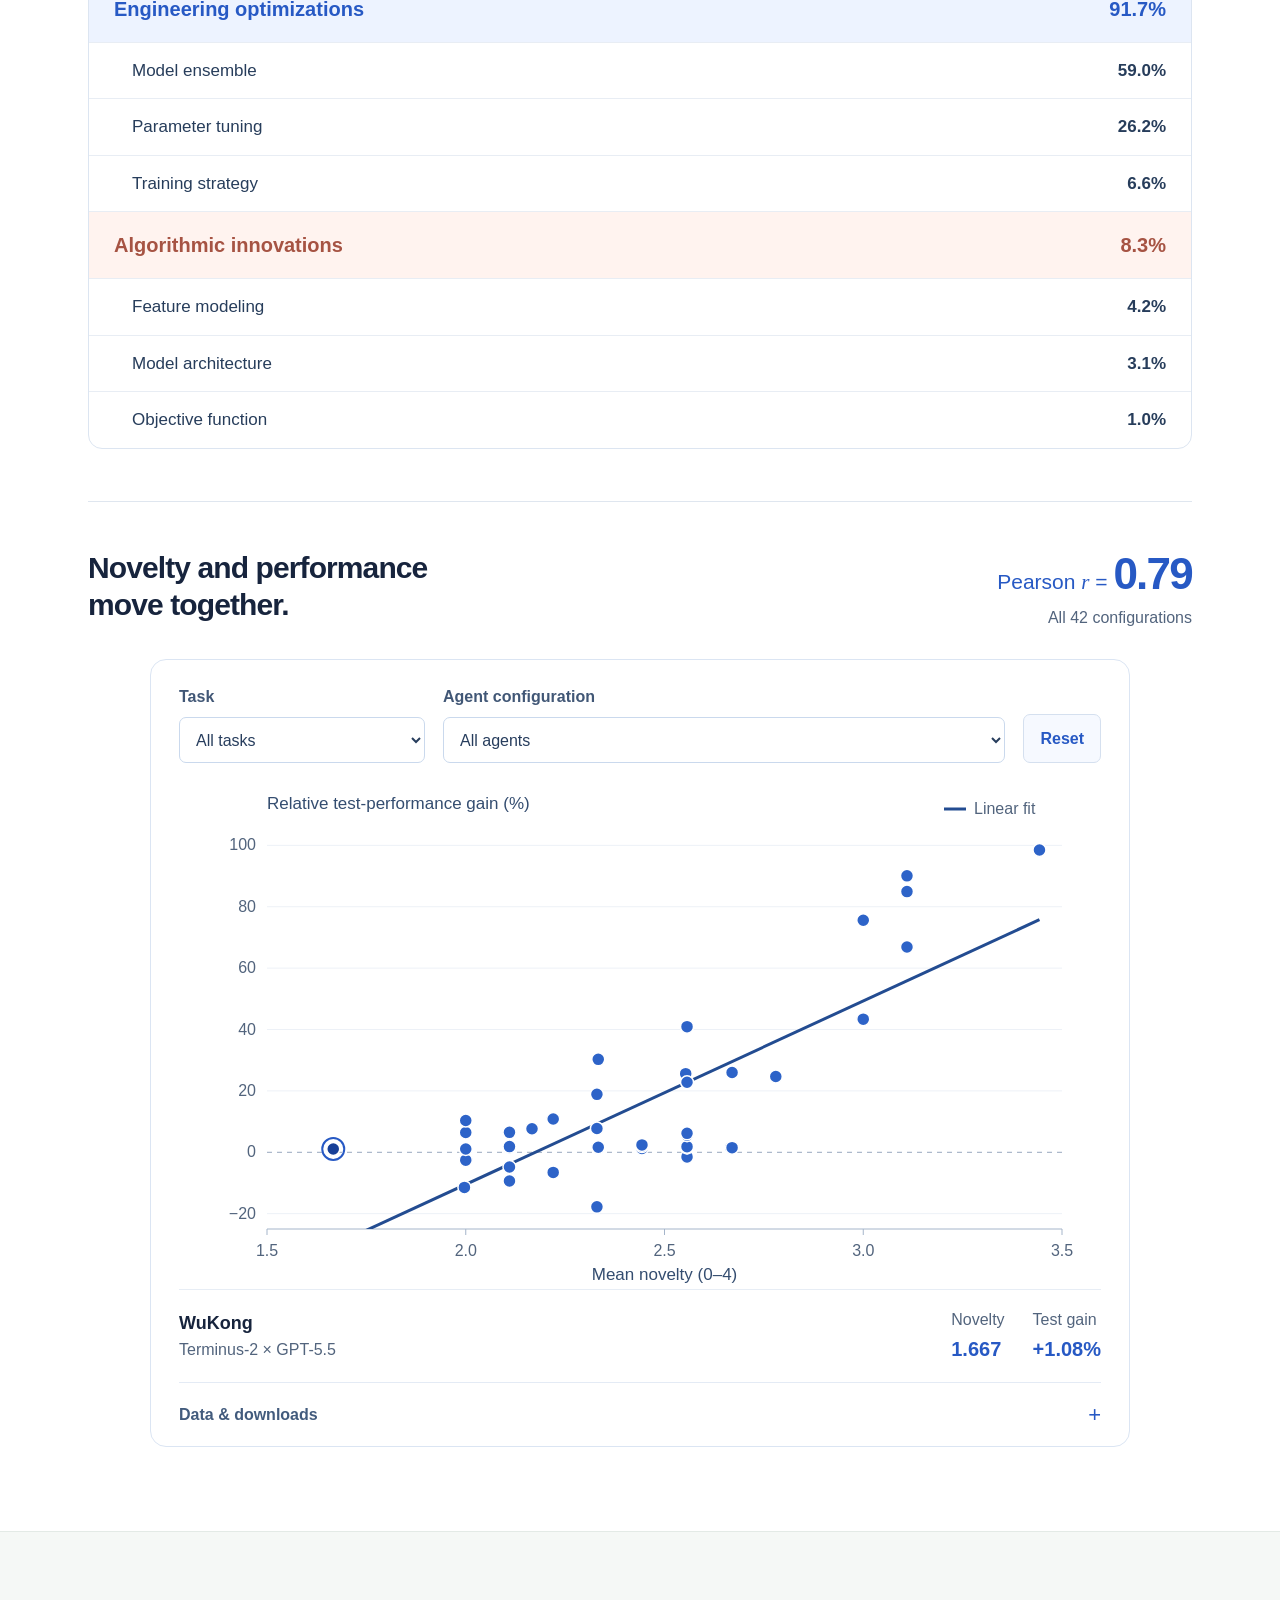
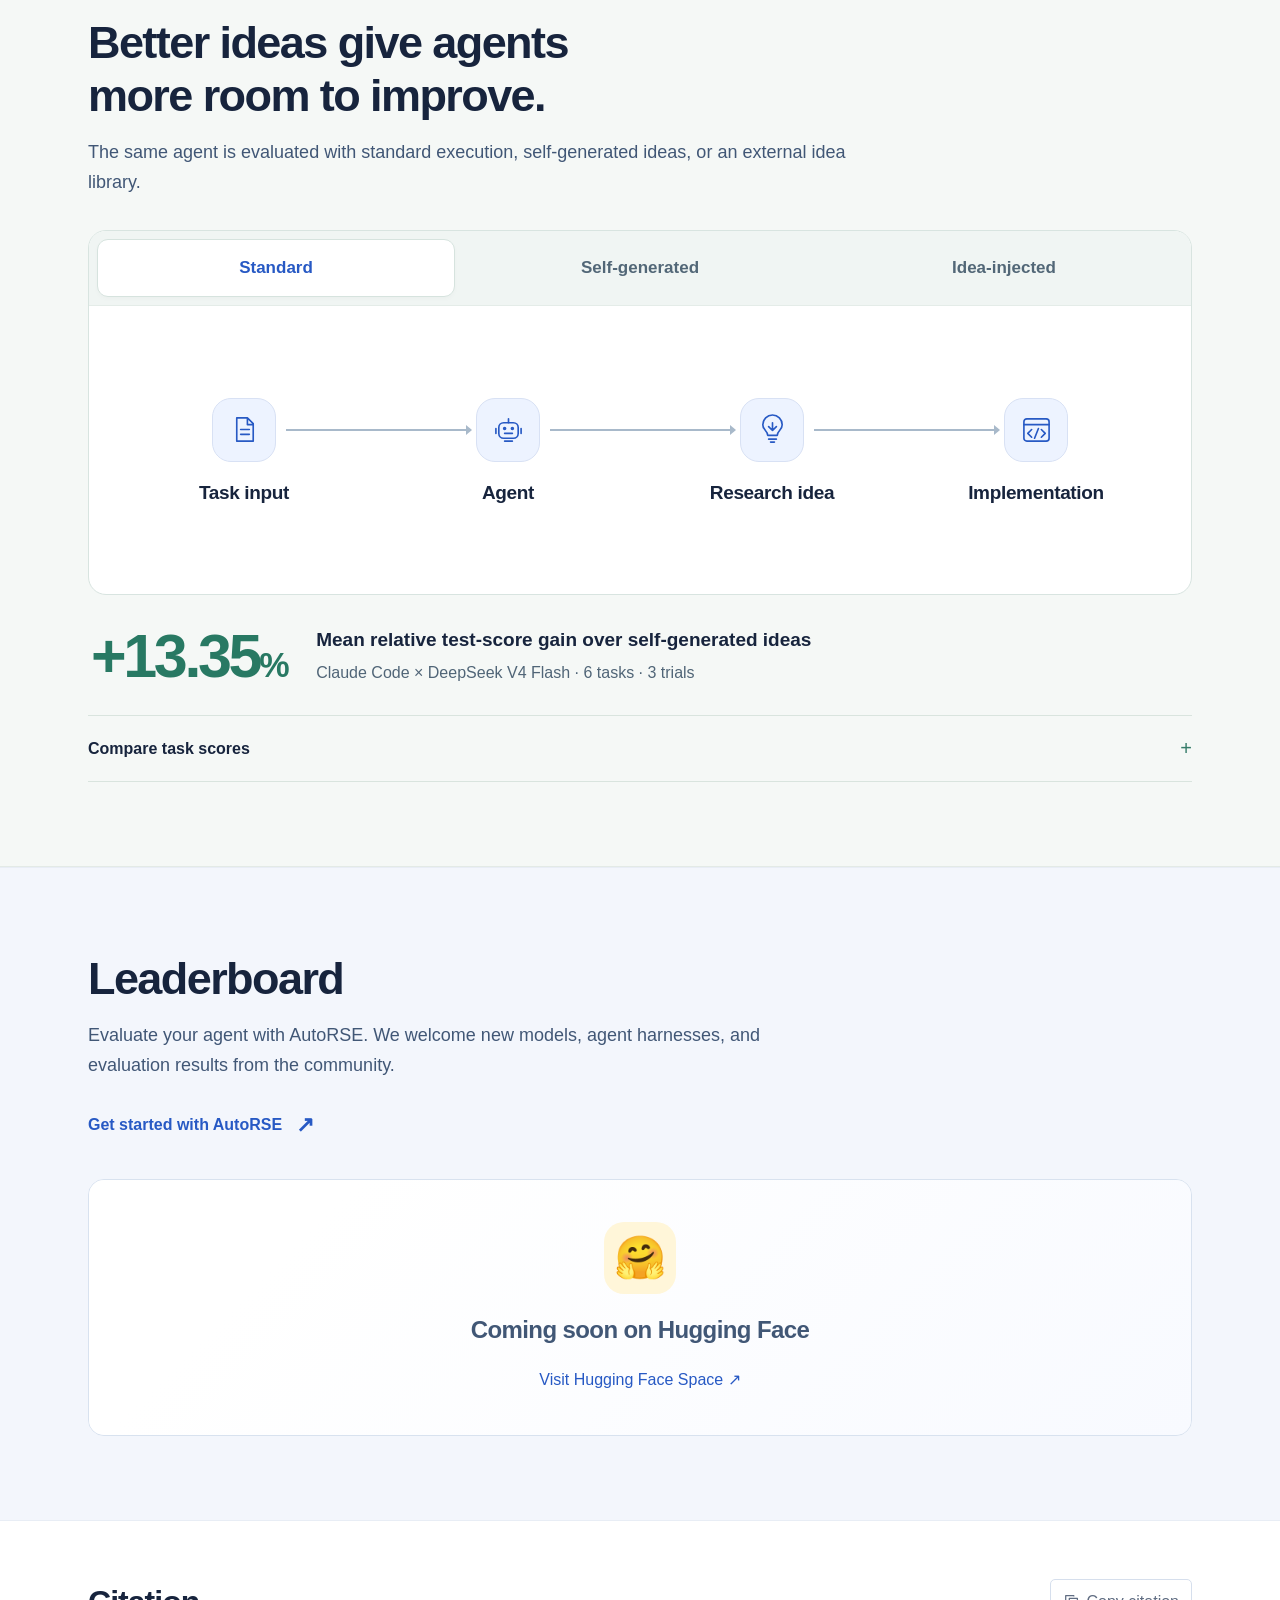
==== commit bd534790: "Link AutoRSE Hugging Face Space while keeping the app reserved" ====
--- a/index.html
+++ b/index.html
@@ -26,7 +26,7 @@
   <script src="assets/js/trajectories.js?v=20261030-readable-v3" defer></script>
   <script src="assets/js/idea-modes.js?v=20261029-research-v1" defer></script>
   <script src="assets/js/novelty-scatter.js?v=20261030-novelty-v2" defer></script>
-  <script src="assets/js/leaderboard.js?v=20261030-leaderboard-v1" defer></script>
+  <script src="assets/js/leaderboard.js?v=20261030-hf-space-v1" defer></script>
 </head>
 <body>
   <a class="skip-link" href="#overview">Skip to content</a>
@@ -288,6 +288,7 @@
           <div class="lb-placeholder" data-lb-placeholder>
             <span class="lb-mark" aria-hidden="true">🤗</span>
             <h3>Coming soon on <span class="lb-platform">Hugging Face</span></h3>
+            <a data-lb-reserved-link target="_blank" rel="noopener noreferrer" hidden>Visit Hugging Face Space <span aria-hidden="true">↗</span></a>
           </div>
           <div class="lb-connected" data-lb-connected hidden>
             <p>Community results on Hugging Face</p>
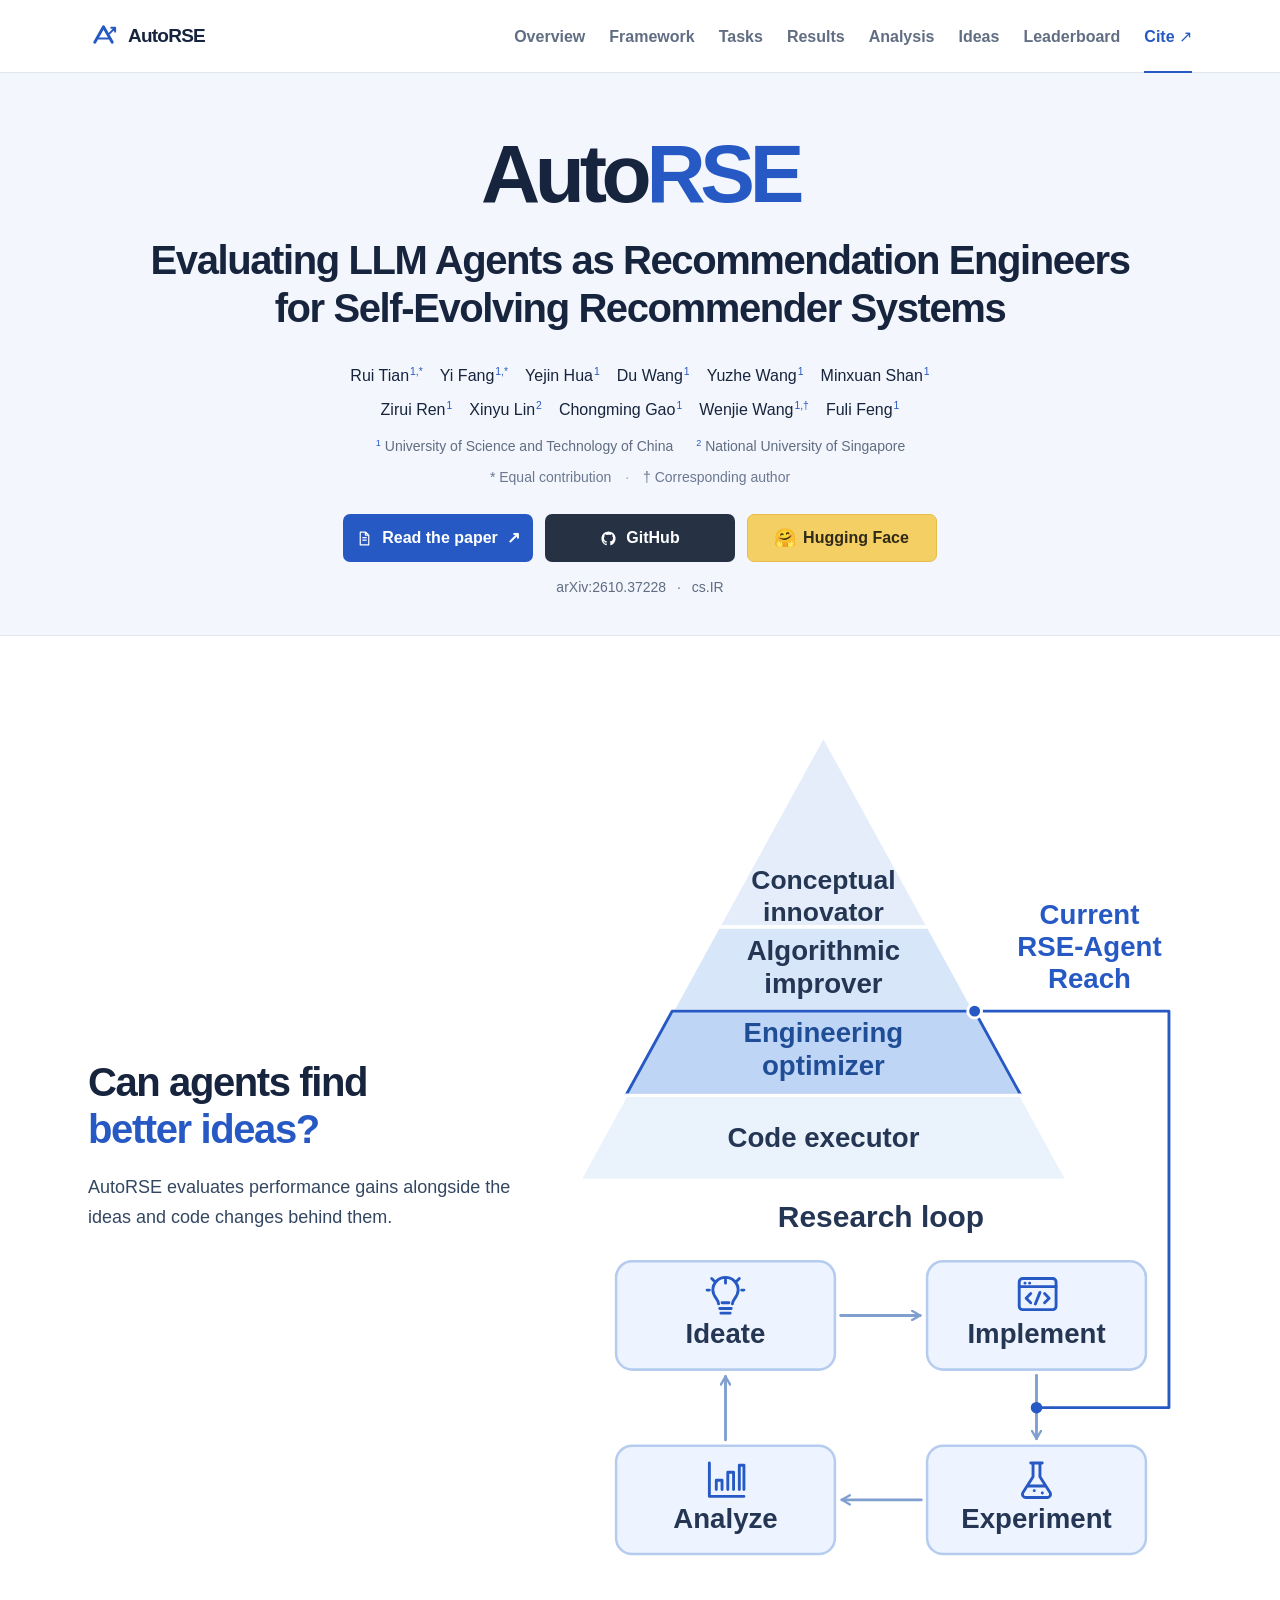
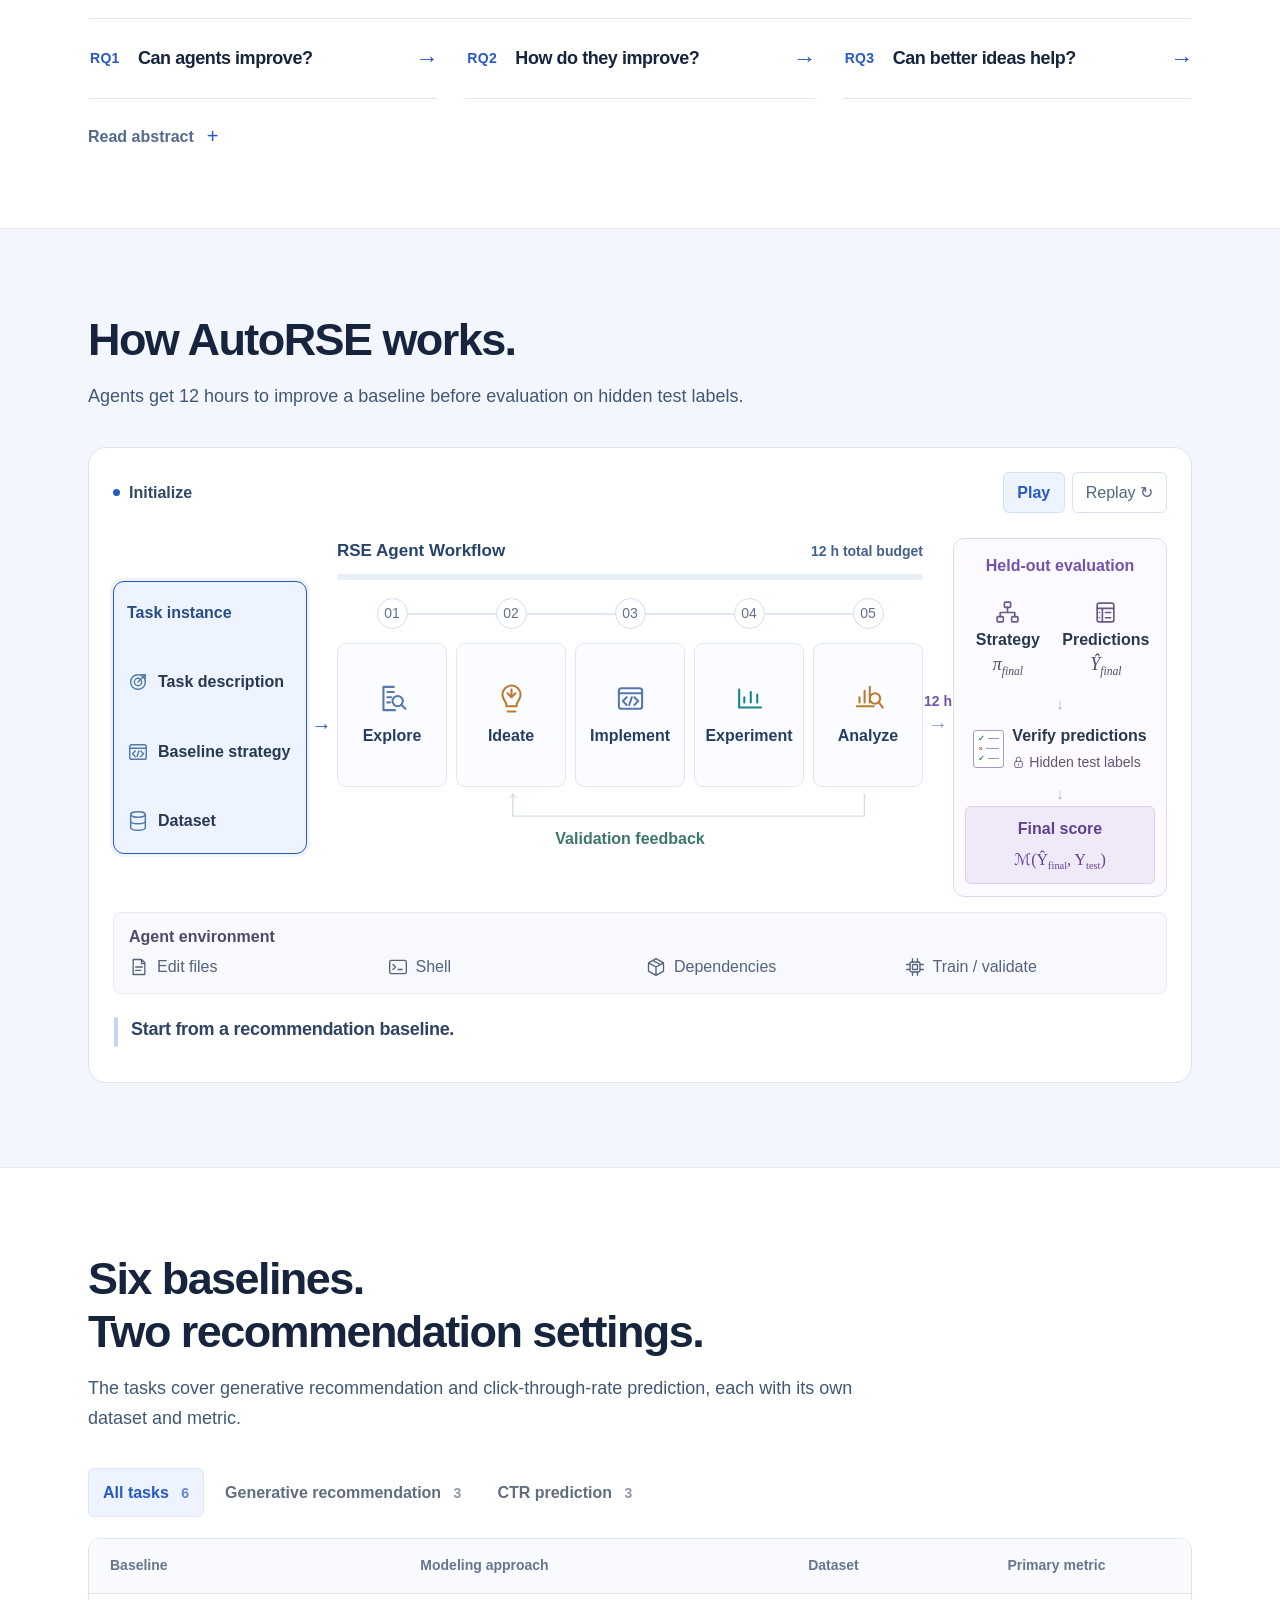
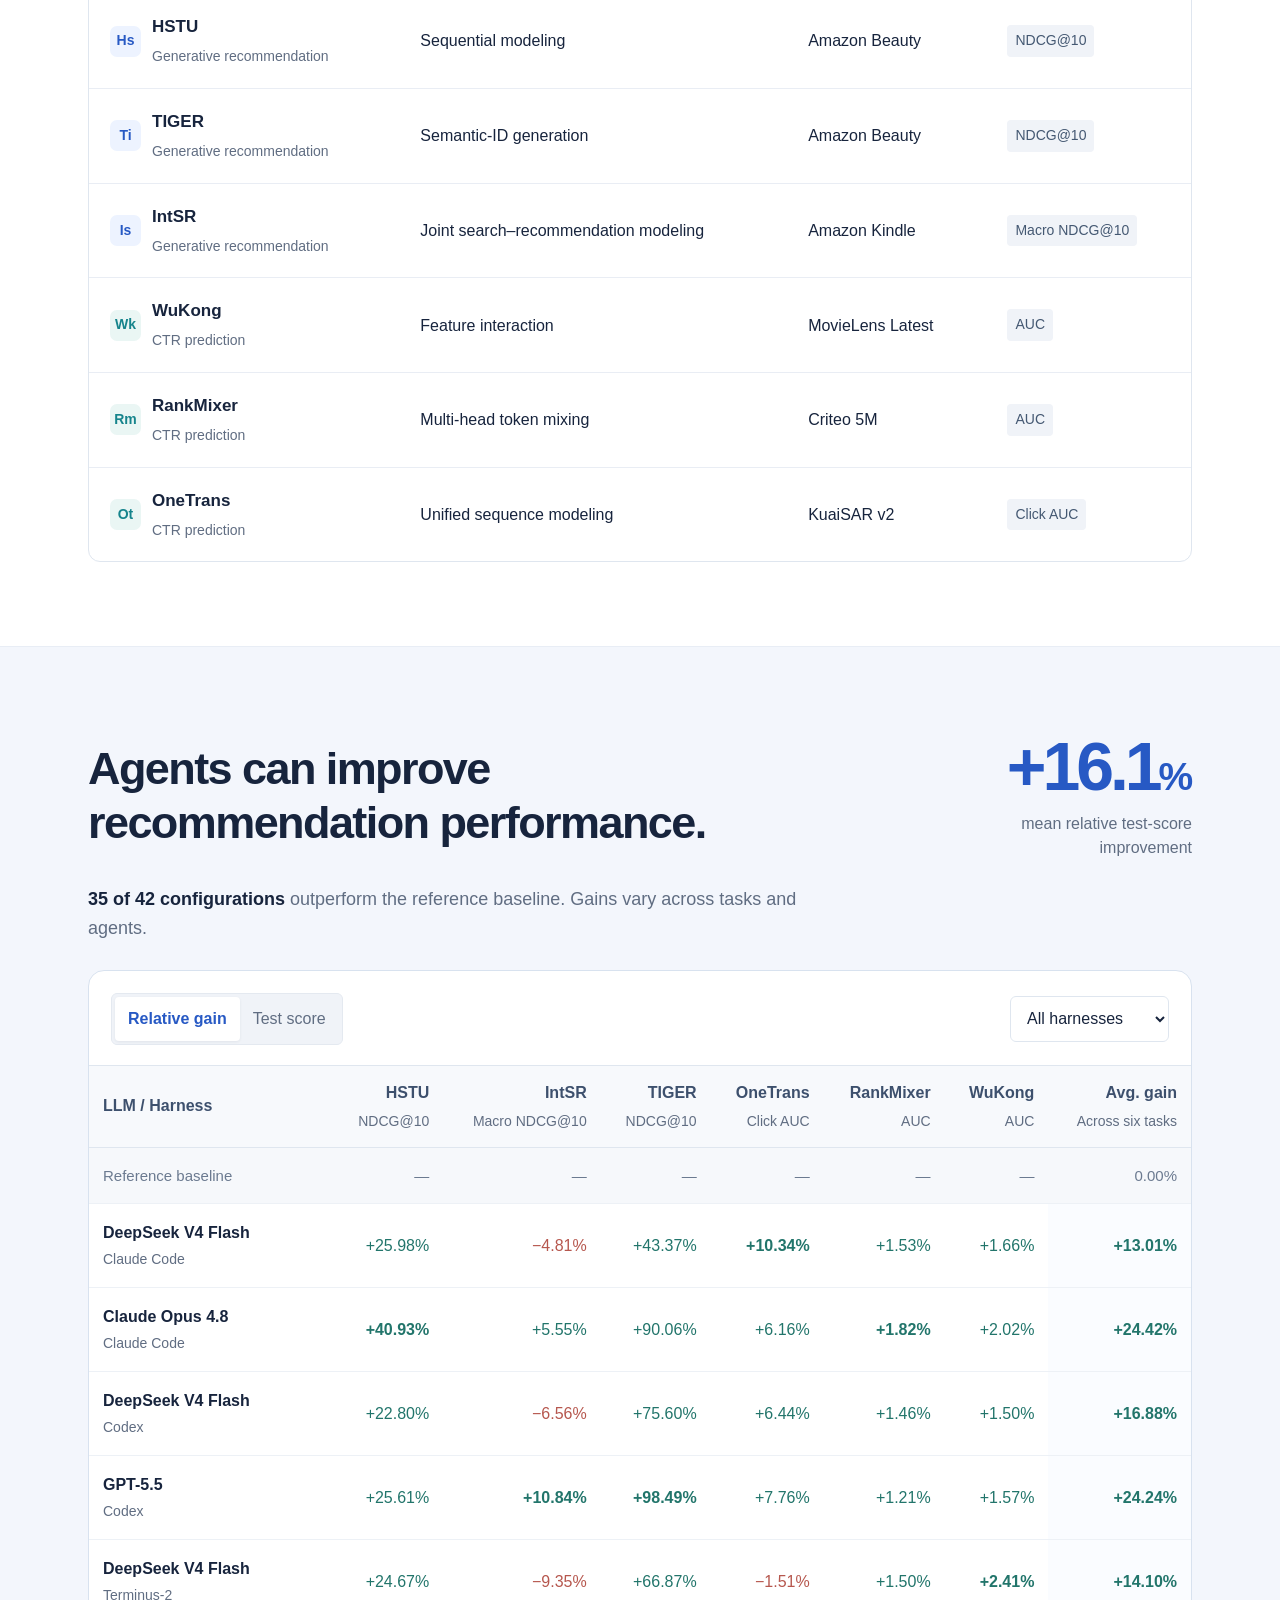
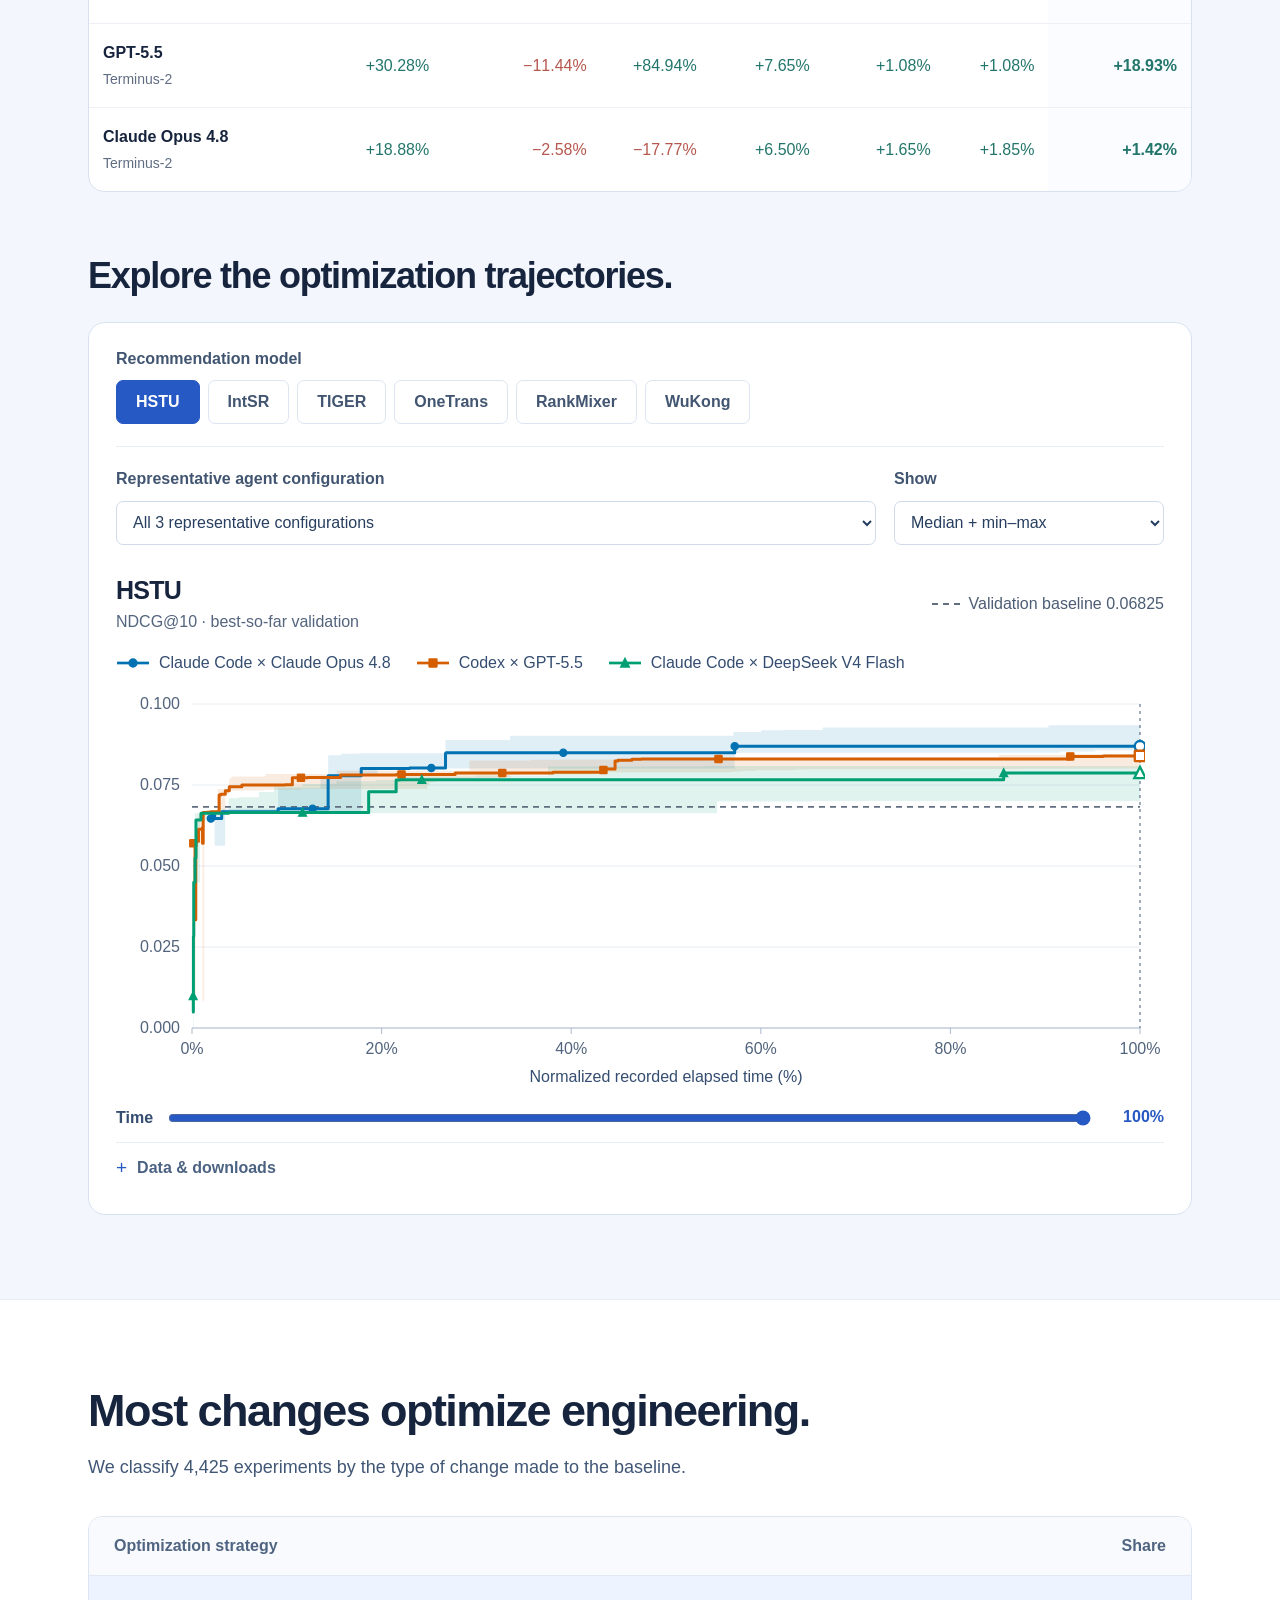
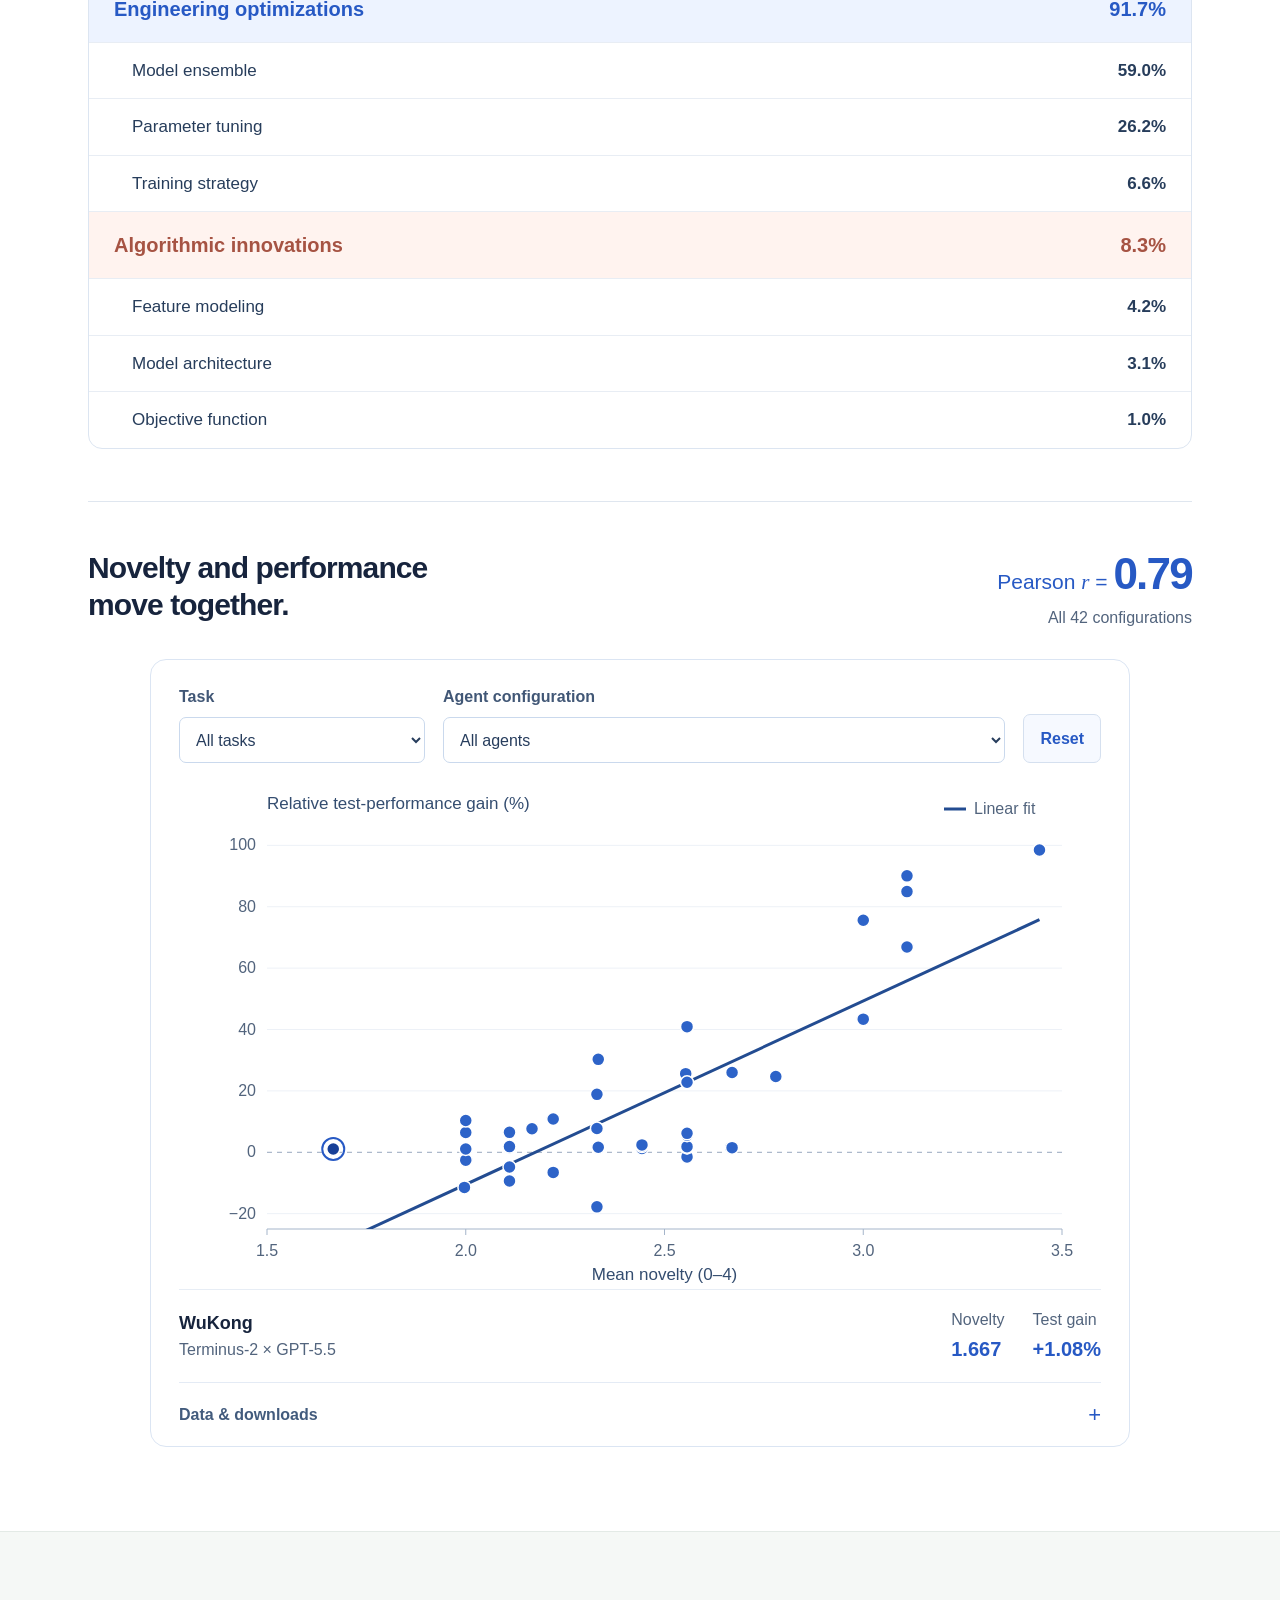
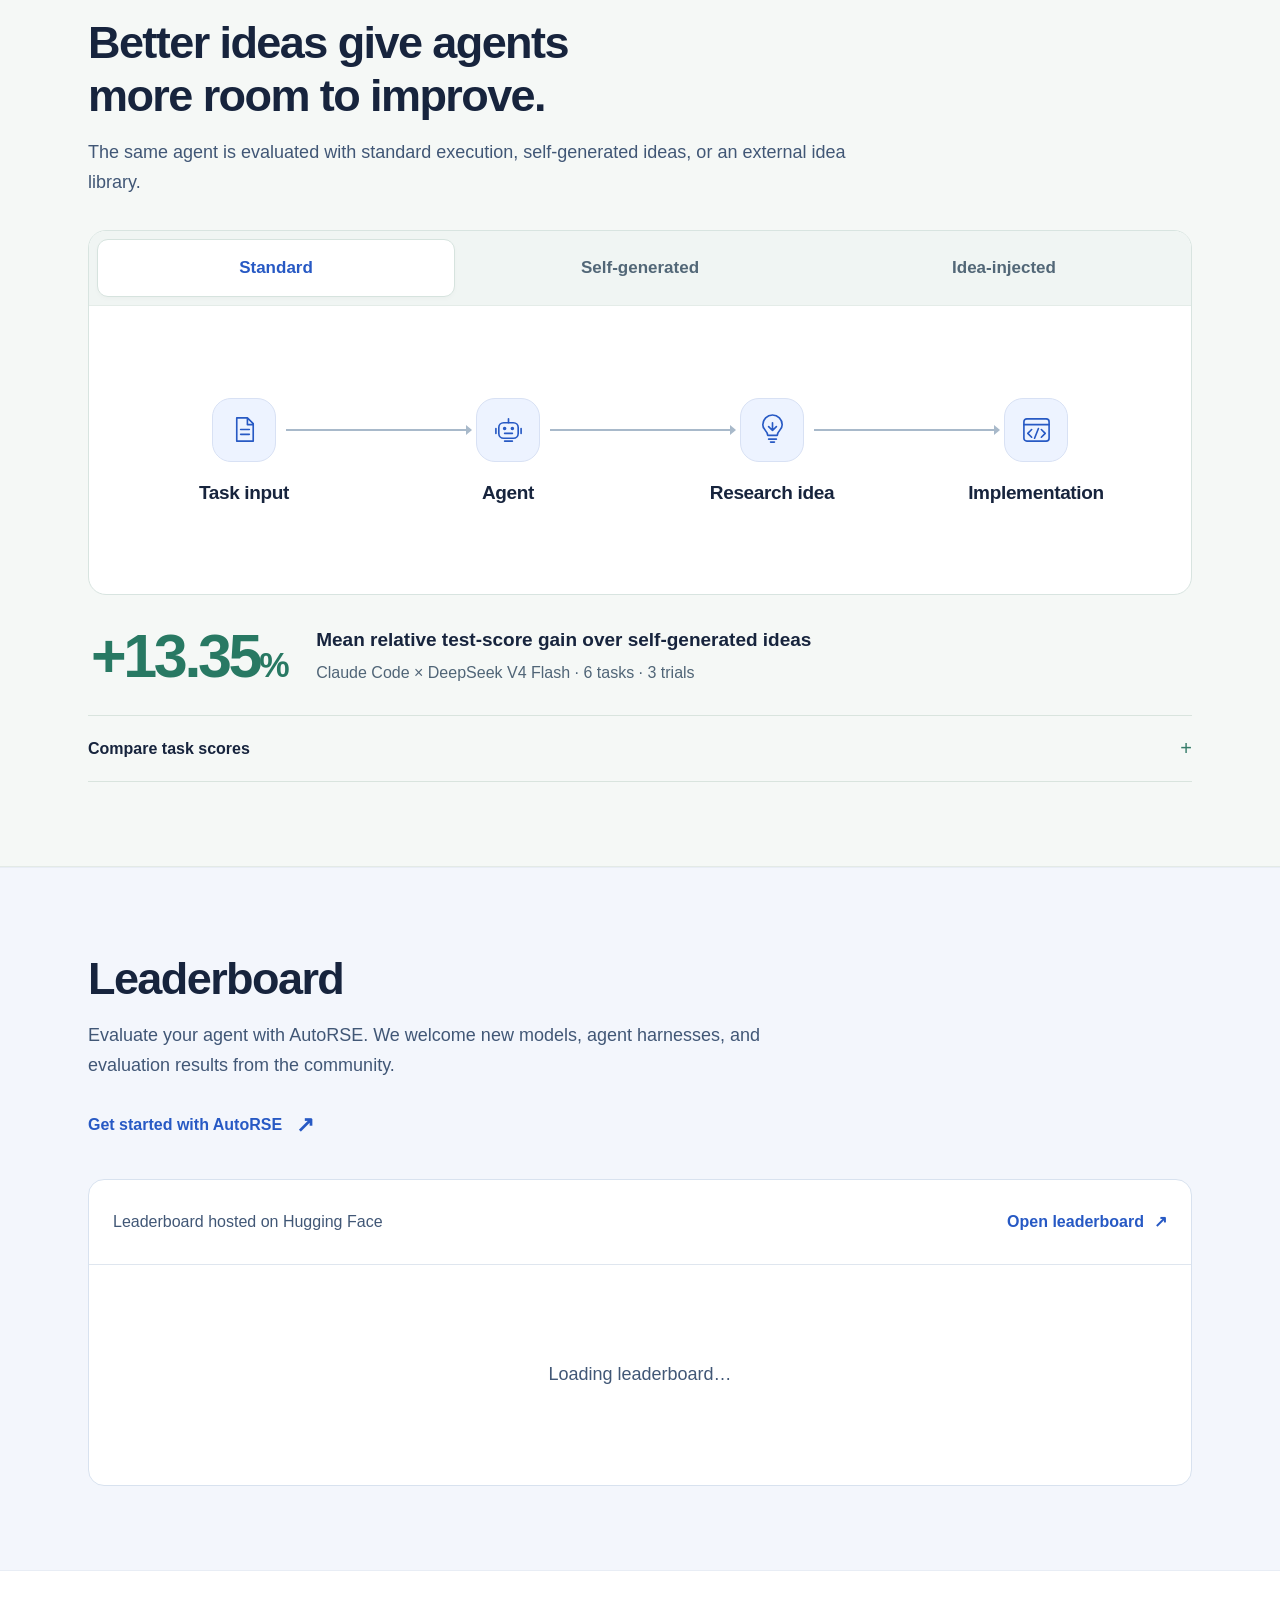
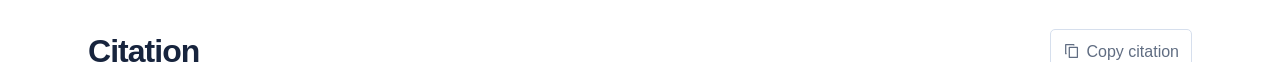
==== commit b07dbe89: "Embed live Hugging Face leaderboard with loading and resize states" ====
--- a/index.html
+++ b/index.html
@@ -19,14 +19,14 @@
   <link rel="stylesheet" href="assets/css/trajectories.css?v=20261030-readable-v3">
   <link rel="stylesheet" href="assets/css/research-sections.css?v=20261030-readable-v3">
   <link rel="stylesheet" href="assets/css/novelty-scatter.css?v=20261030-correlation-v2">
-  <link rel="stylesheet" href="assets/css/leaderboard.css?v=20261030-leaderboard-v1">
+  <link rel="stylesheet" href="assets/css/leaderboard.css?v=20261030-hf-live-v1">
   <script src="assets/js/data.js?v=20261029" defer></script>
   <script src="assets/js/app.js?v=20261030-citation-v1" defer></script>
   <script src="assets/js/workflow-animation.js?v=20261029-readable-v1" defer></script>
   <script src="assets/js/trajectories.js?v=20261030-readable-v3" defer></script>
   <script src="assets/js/idea-modes.js?v=20261029-research-v1" defer></script>
   <script src="assets/js/novelty-scatter.js?v=20261030-novelty-v2" defer></script>
-  <script src="assets/js/leaderboard.js?v=20261030-hf-space-v1" defer></script>
+  <script src="assets/js/leaderboard.js?v=20261030-hf-live-v1" defer></script>
 </head>
 <body>
   <a class="skip-link" href="#overview">Skip to content</a>
@@ -291,10 +291,10 @@
             <a data-lb-reserved-link target="_blank" rel="noopener noreferrer" hidden>Visit Hugging Face Space <span aria-hidden="true">↗</span></a>
           </div>
           <div class="lb-connected" data-lb-connected hidden>
-            <p>Community results on Hugging Face</p>
+            <p>Leaderboard hosted on Hugging Face</p>
             <a class="lb-space-link" data-lb-space-link target="_blank" rel="noopener noreferrer">Open leaderboard <span aria-hidden="true">↗</span></a>
           </div>
-          <div data-lb-embed></div>
+          <div class="lb-embed" data-lb-embed><p class="lb-load-status" data-lb-load-status role="status" hidden>Loading leaderboard…</p></div>
         </div>
       </div>
     </section>
--- a/assets/css/leaderboard.css
+++ b/assets/css/leaderboard.css
@@ -13,6 +13,10 @@
 .lb-connected p{color:#415776}
 .lb-space-link{display:inline-flex;align-items:center;gap:10px;min-height:44px;font-weight:600}
 .lb-frame{width:100%;height:760px;display:block;border:0;background:white}
+.lb-embed{position:relative}
+.lb-load-status{display:grid;place-items:center;min-height:220px;padding:38px 24px;margin:0;color:#415776;font-size:18px;line-height:1.65;text-align:center}
+.lb-embed[data-state="loading"],.lb-embed[data-state="slow"]{height:220px;overflow:hidden}
+.lb-embed[data-state="loading"] .lb-frame,.lb-embed[data-state="slow"] .lb-frame{position:absolute;top:0;left:0;opacity:0;pointer-events:none}
 .lb-panel [hidden]{display:none}
 @media(max-width:980px) and (min-width:801px){.menu-toggle{display:block;margin-left:auto}.nav-links{display:none;position:absolute;top:71px;left:0;right:0;background:#fff;border-bottom:1px solid var(--line);padding:12px 28px 18px;flex-direction:column;align-items:stretch;gap:0;box-shadow:0 10px 20px #17243d08}.nav-links.open{display:flex}.nav-links a{padding:10px 8px;border:0;font-size:16px;border-radius:5px}.nav-links a[aria-current="location"]{background:#edf3ff}}
 @media(max-width:560px){.leaderboard-heading{margin-bottom:26px}.leaderboard-heading p{font-size:17px;line-height:1.65}.leaderboard-heading .lb-start{font-size:16px;margin-top:18px}.lb-placeholder{min-height:238px;padding:32px 22px;gap:20px}.lb-placeholder h3{font-size:22px;max-width:250px}.lb-connected{padding:18px;display:block}.lb-space-link{margin-top:8px}.lb-frame{height:760px}.lb-panel{border-radius:12px}}
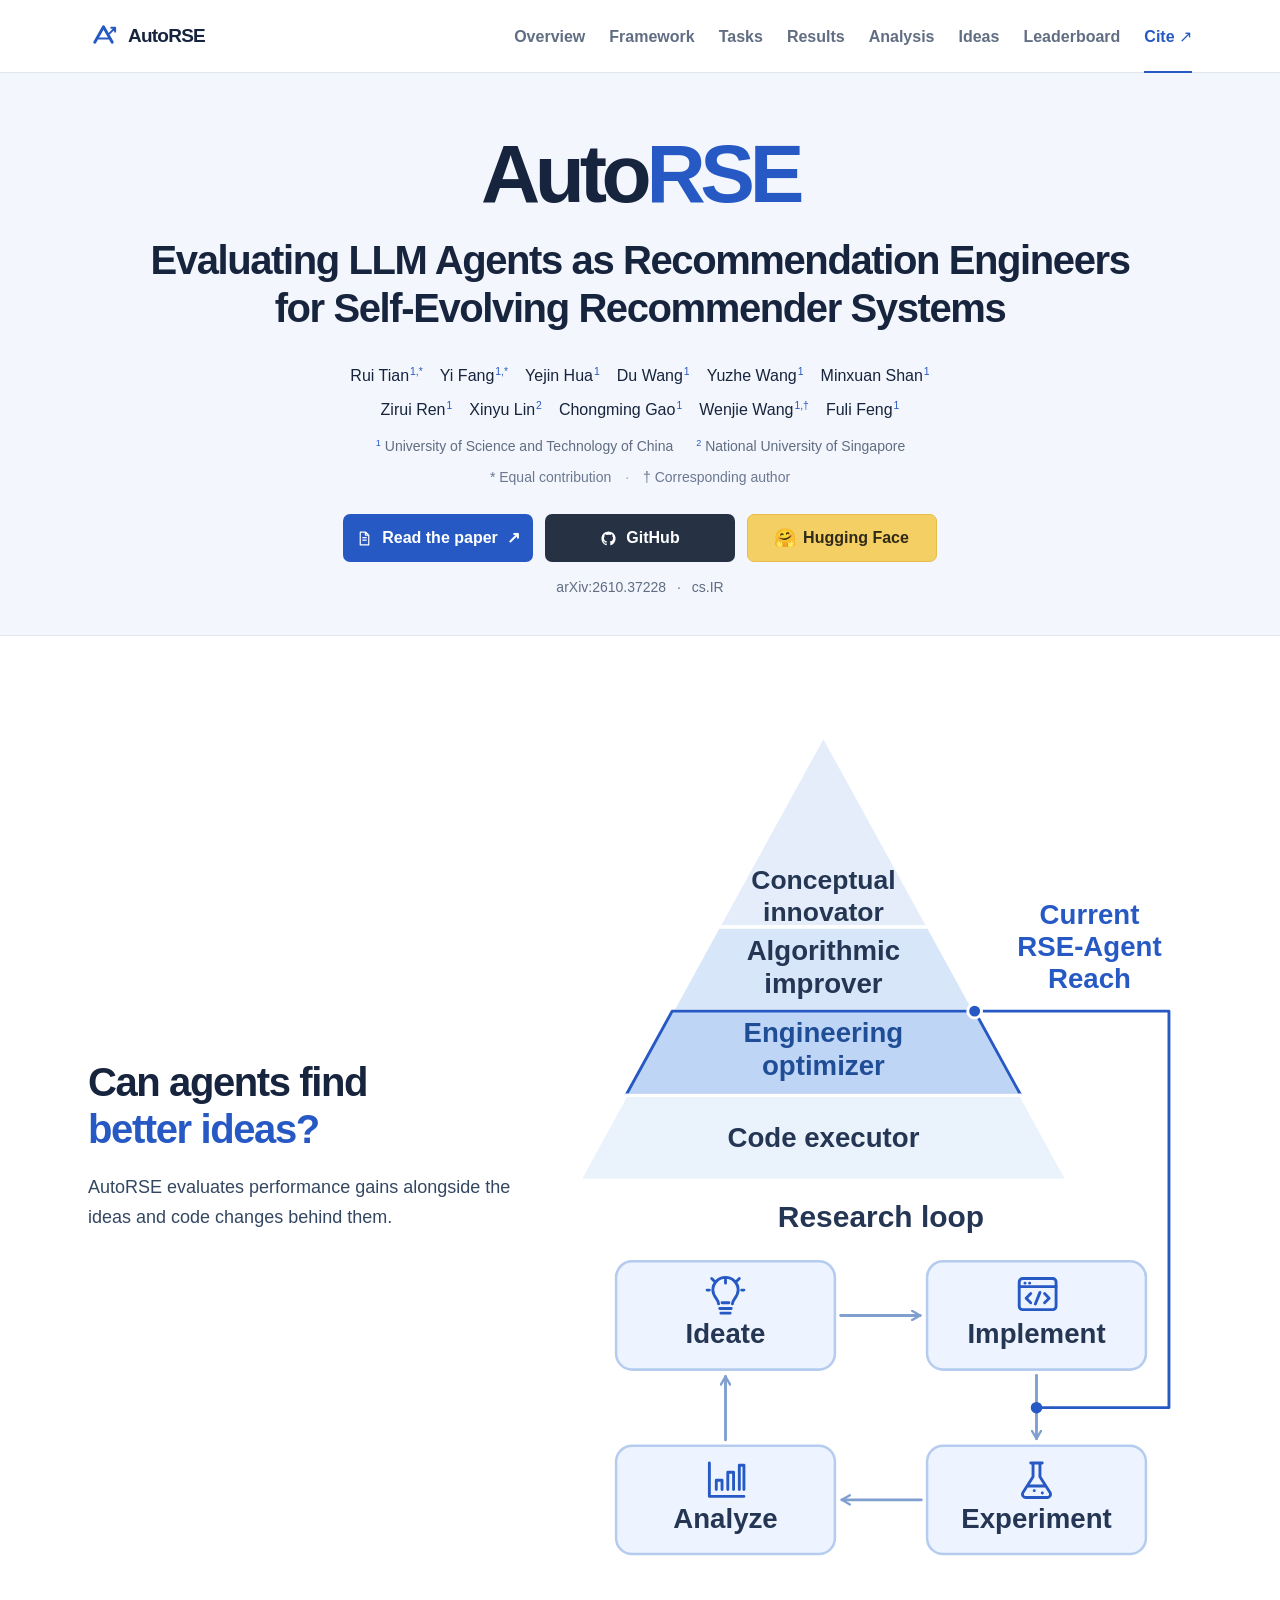
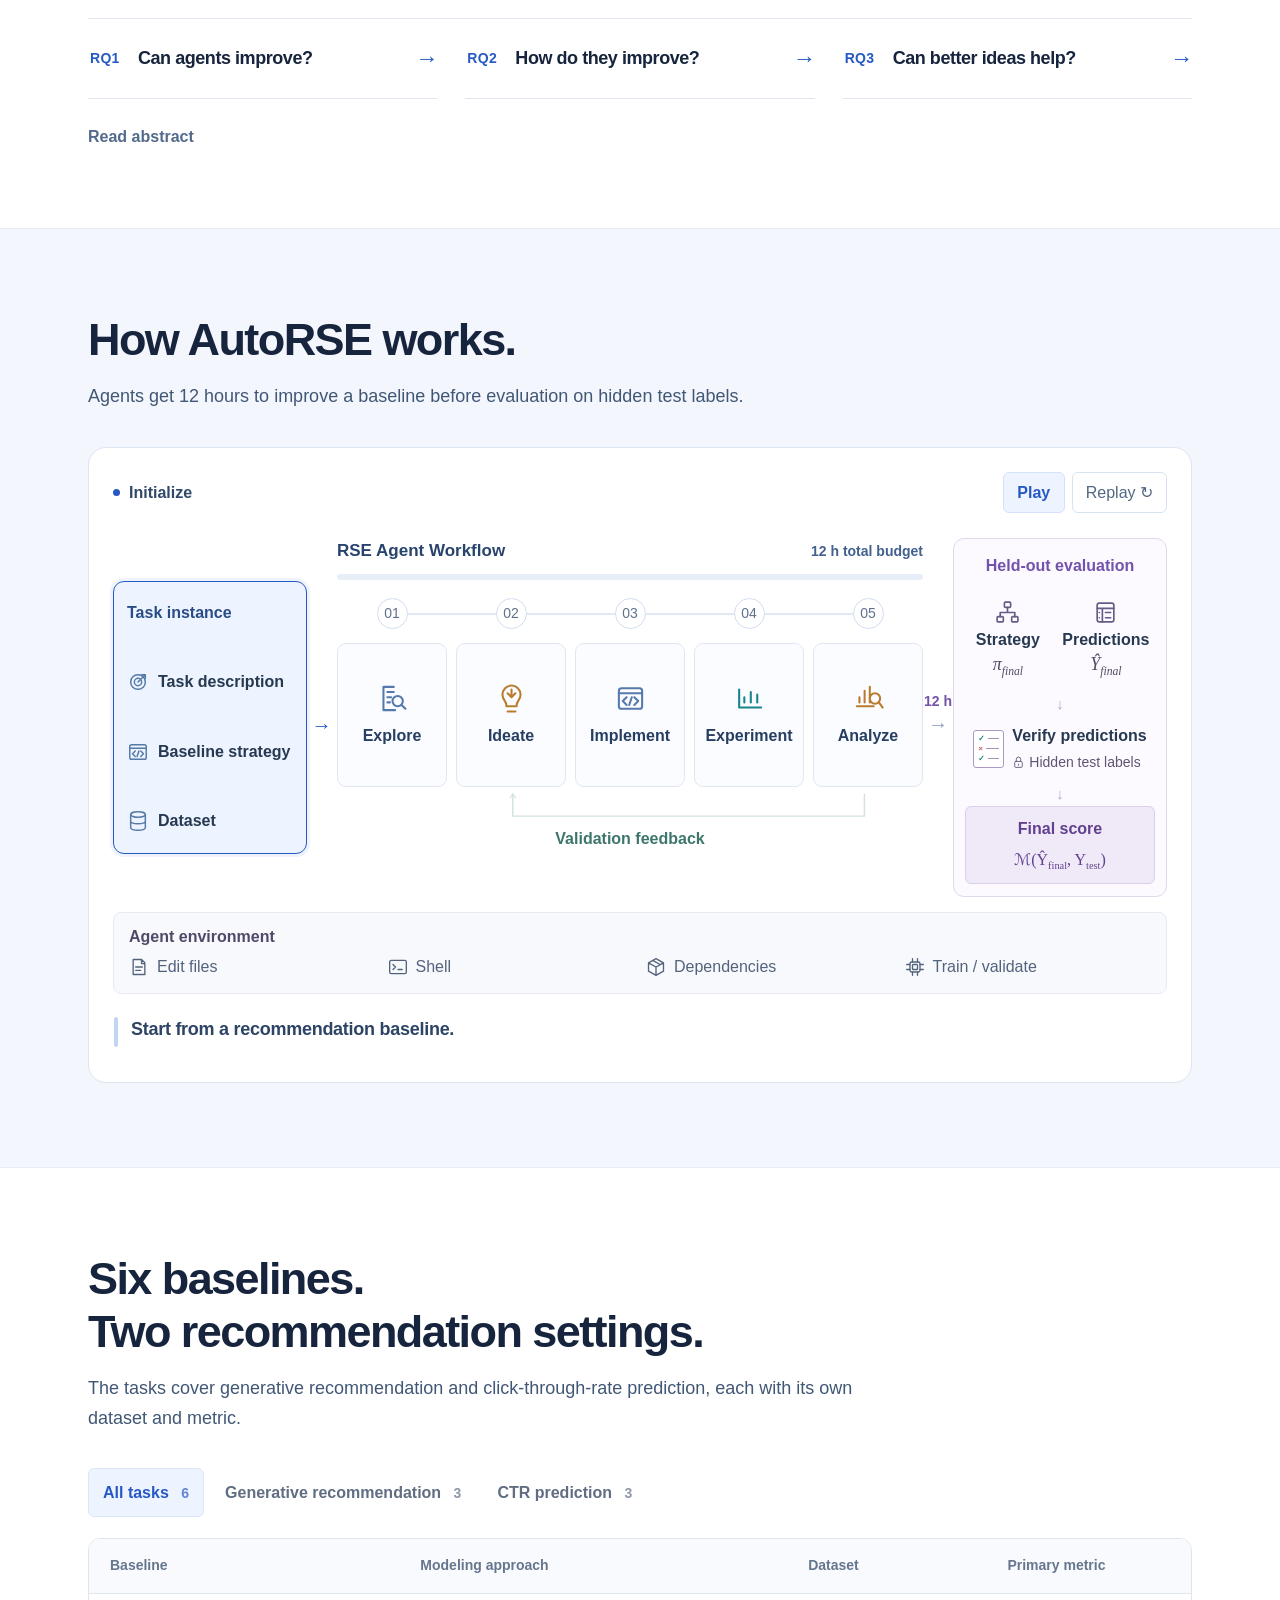
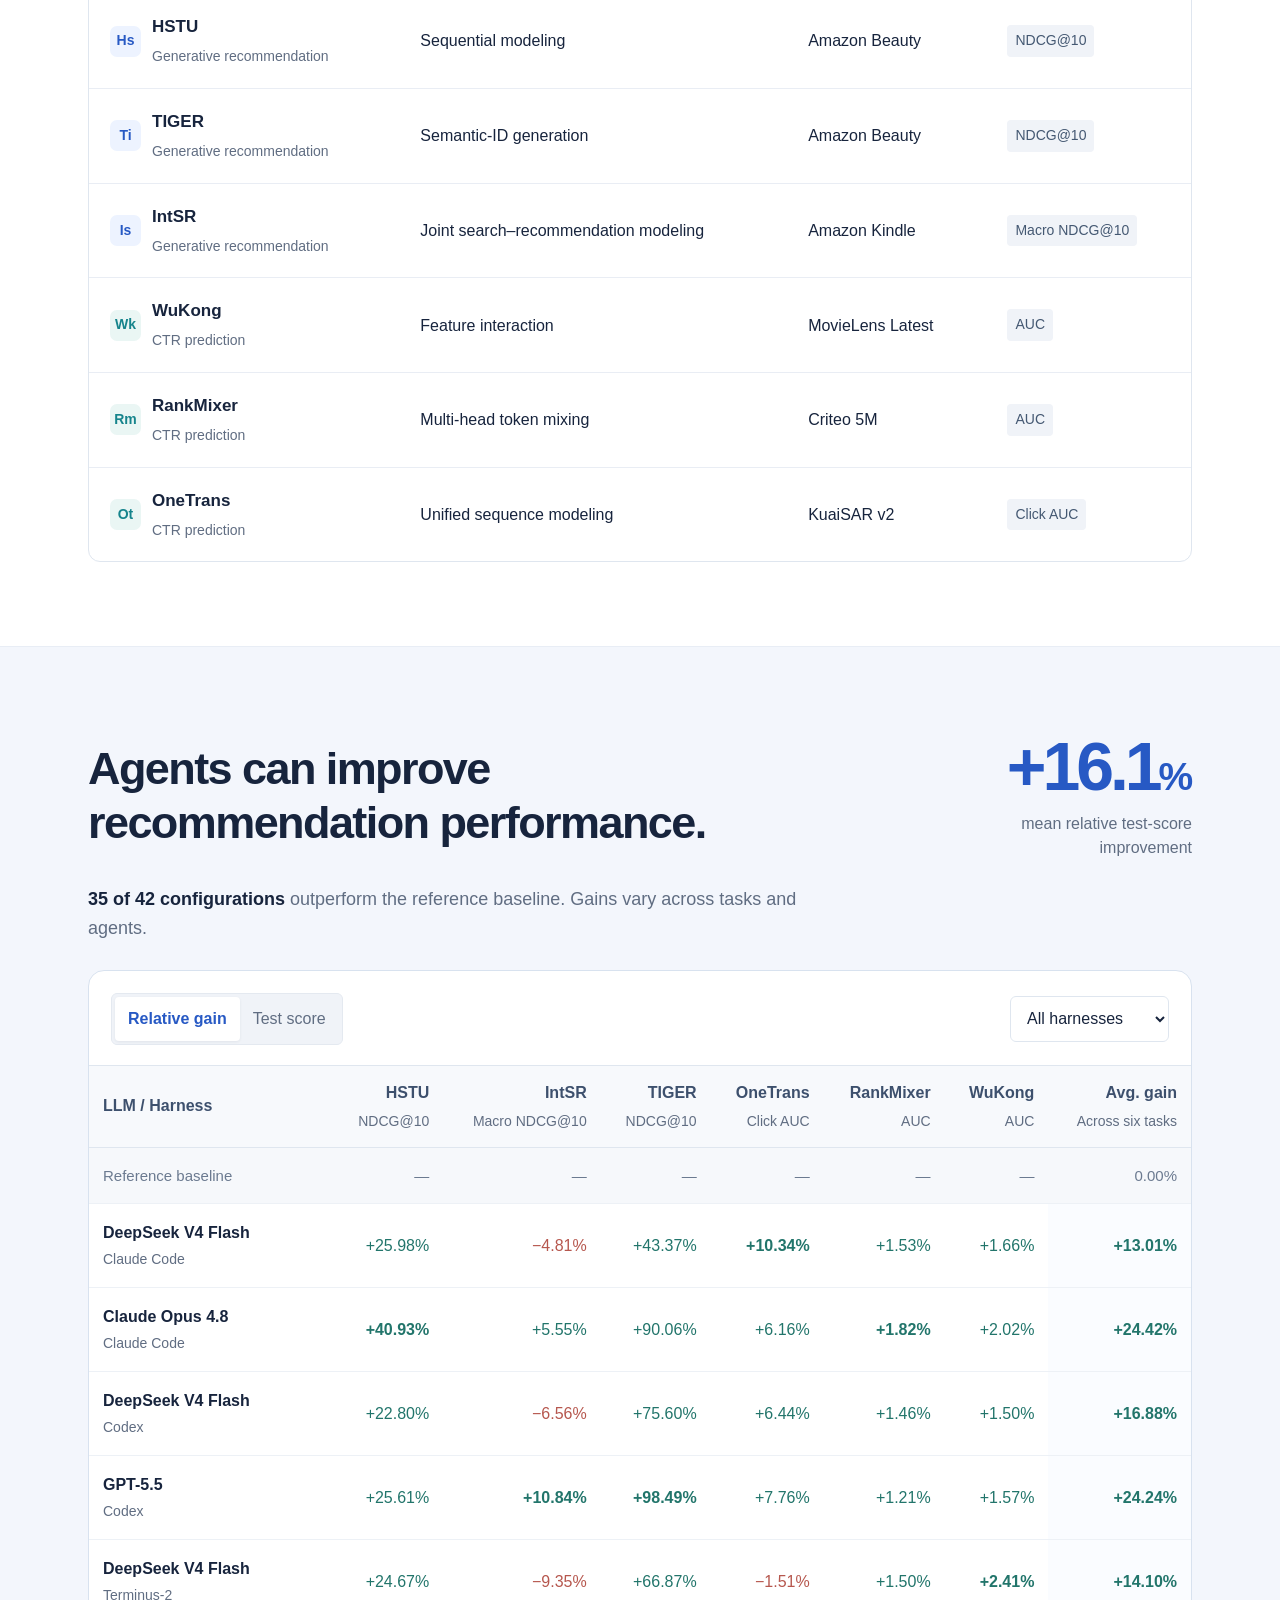
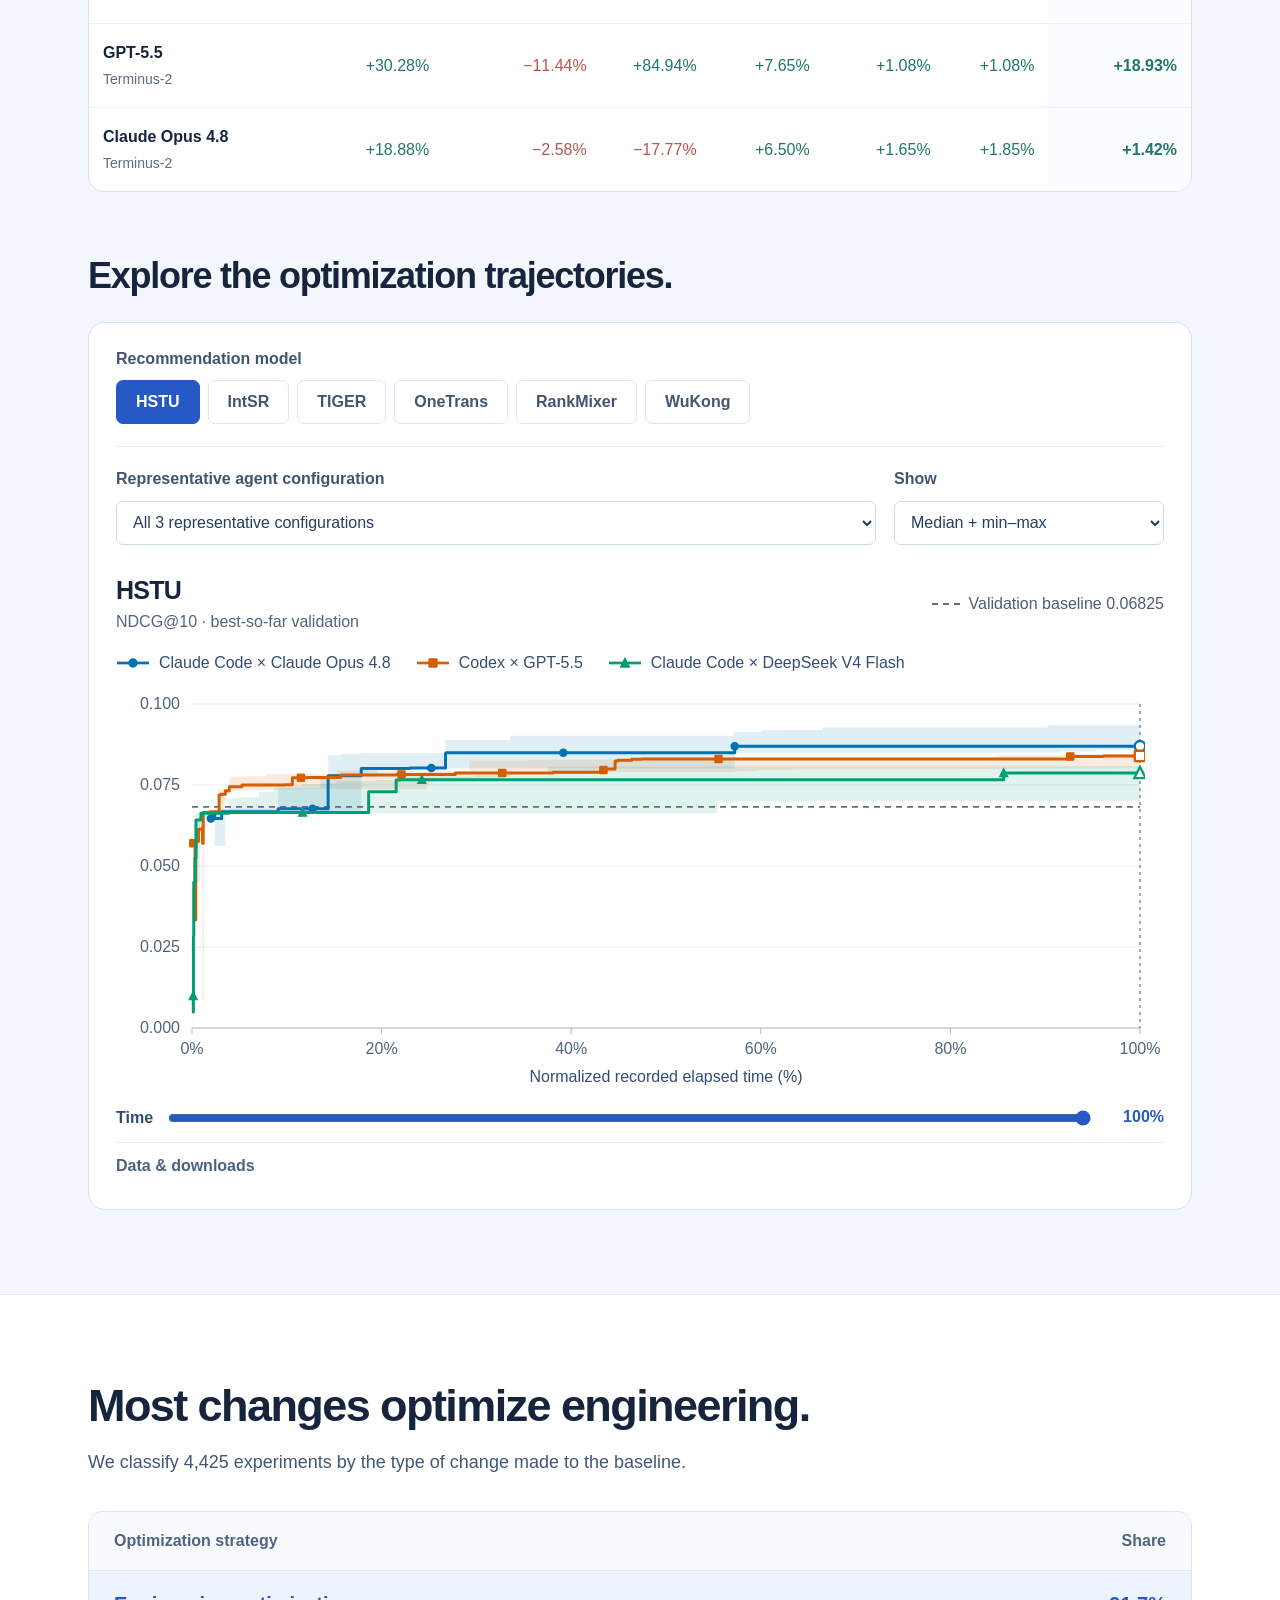
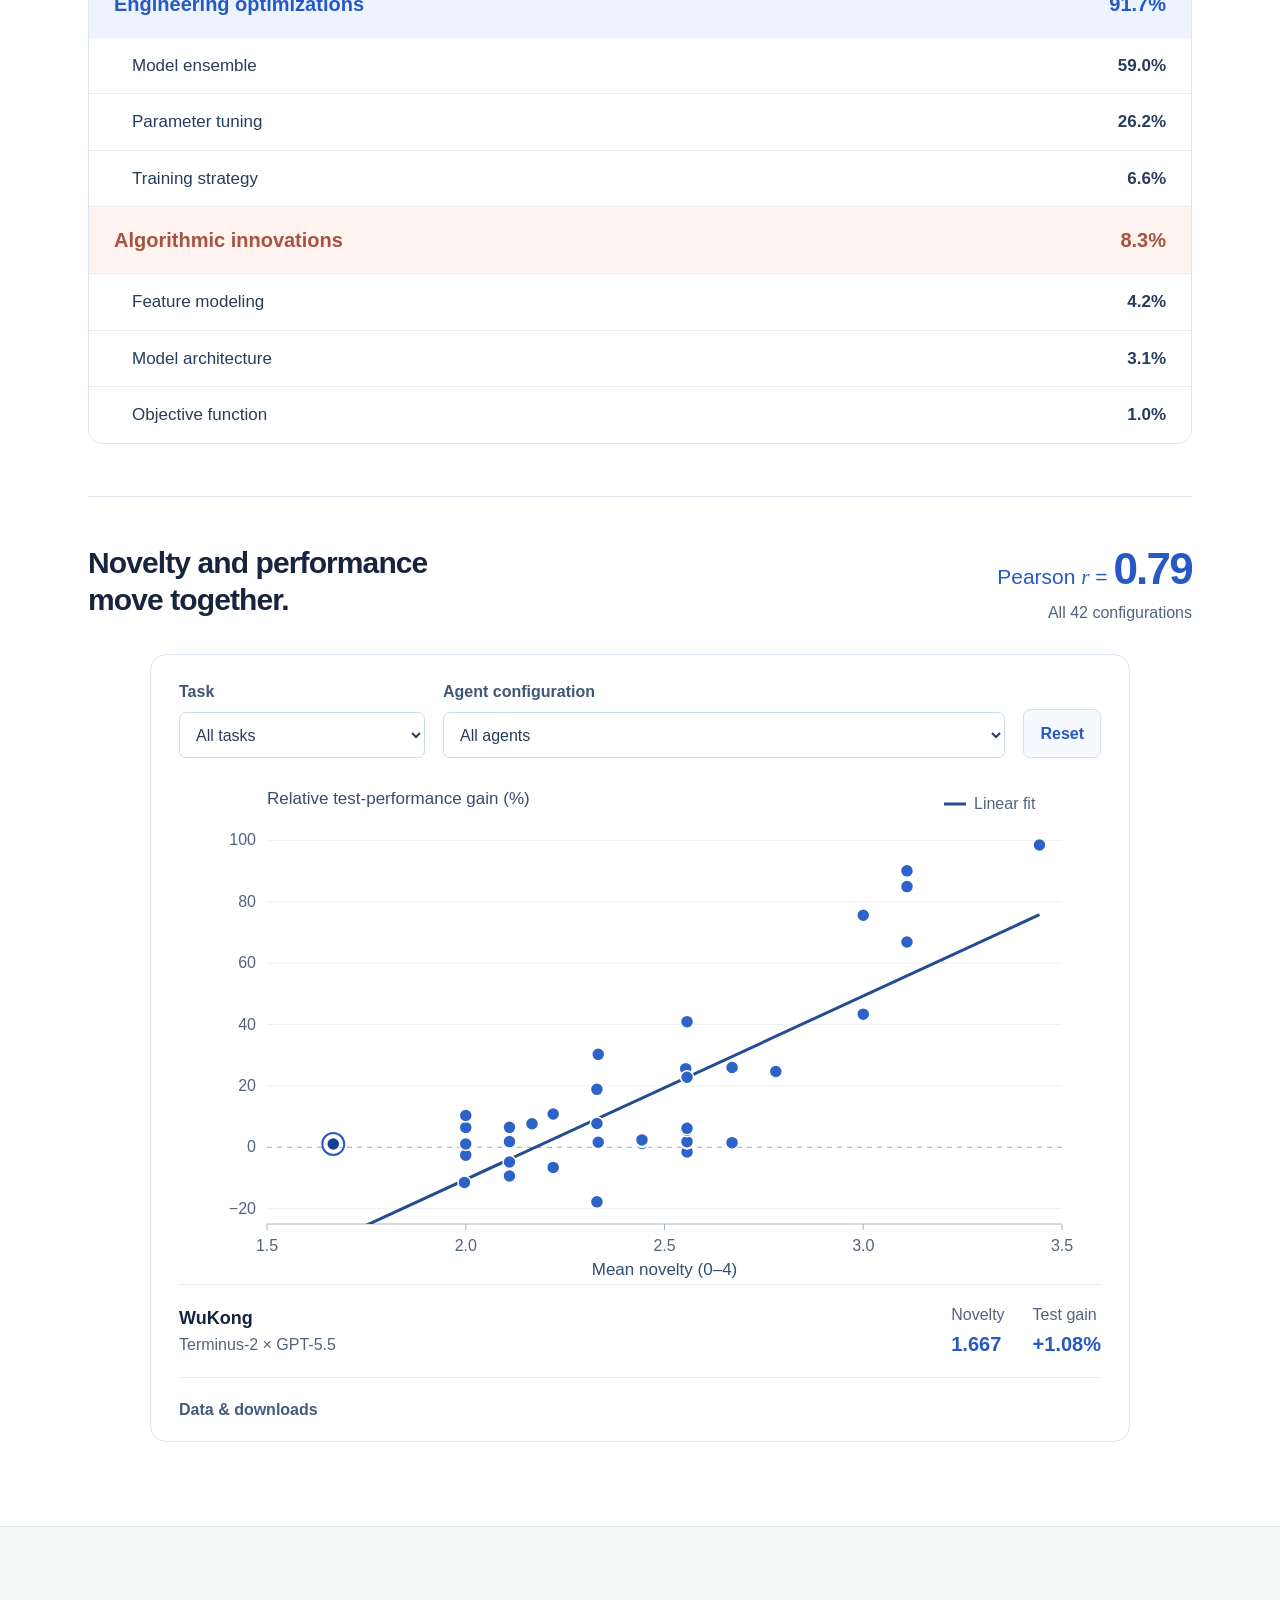
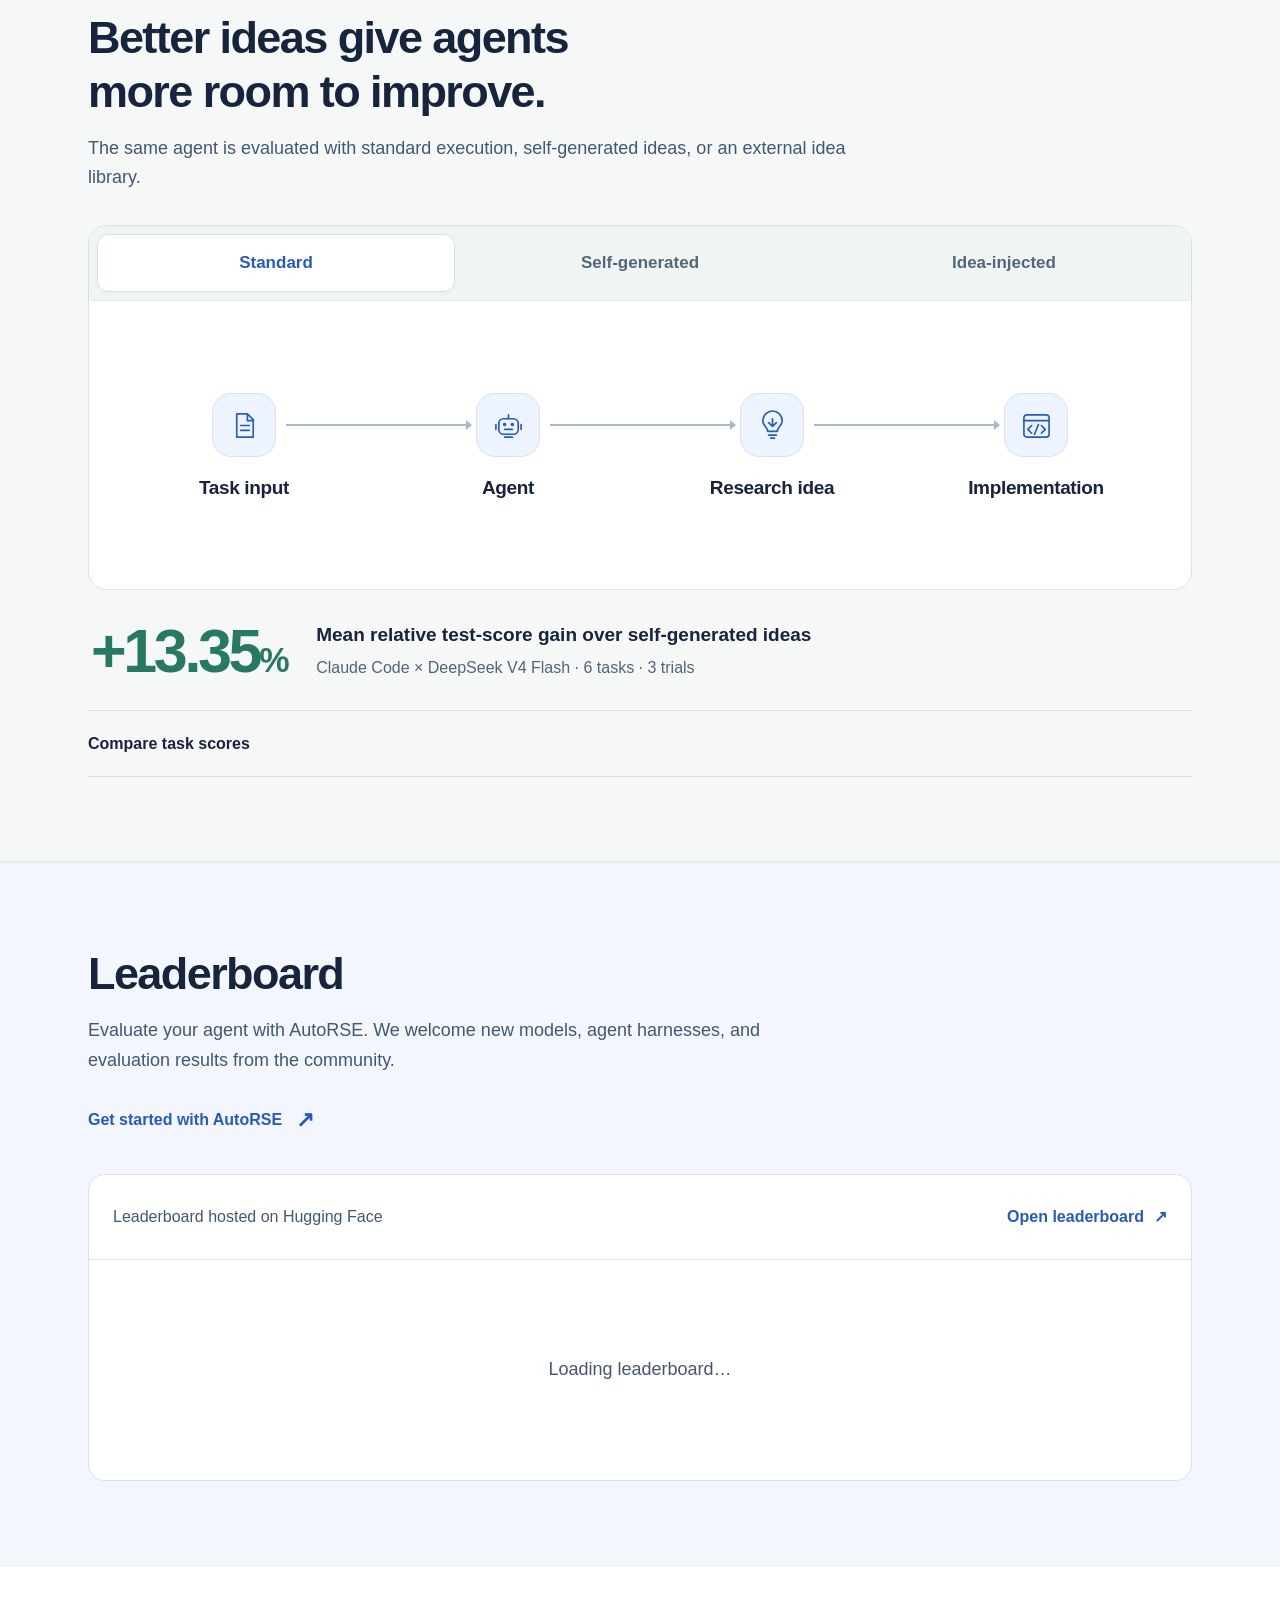
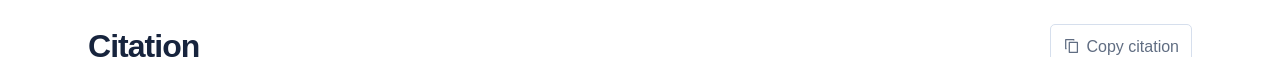
==== commit 9ba7e1d5: "Simplify disclosure controls across the project website" ====
--- a/index.html
+++ b/index.html
@@ -14,11 +14,11 @@
   <link rel="canonical" href="https://ray-tiann.github.io/AutoRSE_WEB/">
   <meta name="twitter:card" content="summary_large_image">
   <link rel="icon" href="assets/images/favicon.svg" type="image/svg+xml">
-  <link rel="stylesheet" href="assets/css/styles.css?v=20261030-context-v1">
+  <link rel="stylesheet" href="assets/css/styles.css?v=20261031-clean-controls">
   <link rel="stylesheet" href="assets/css/workflow-animation.css?v=20261030-readable-v3">
-  <link rel="stylesheet" href="assets/css/trajectories.css?v=20261030-readable-v3">
+  <link rel="stylesheet" href="assets/css/trajectories.css?v=20261031-clean-controls">
   <link rel="stylesheet" href="assets/css/research-sections.css?v=20261030-readable-v3">
-  <link rel="stylesheet" href="assets/css/novelty-scatter.css?v=20261030-correlation-v2">
+  <link rel="stylesheet" href="assets/css/novelty-scatter.css?v=20261031-clean-controls">
   <link rel="stylesheet" href="assets/css/leaderboard.css?v=20261030-hf-live-v1">
   <script src="assets/js/data.js?v=20261029" defer></script>
   <script src="assets/js/app.js?v=20261030-citation-v1" defer></script>
@@ -67,7 +67,7 @@
         <li><a href="#analysis"><span class="question-number">RQ2</span><h3>How do they improve?</h3><span class="rq-arrow" aria-hidden="true">→</span></a></li>
         <li><a href="#ideas"><span class="question-number">RQ3</span><h3>Can better ideas help?</h3><span class="rq-arrow" aria-hidden="true">→</span></a></li>
       </ol>
-      <details class="abstract"><summary>Read abstract <span aria-hidden="true">+</span></summary><div class="abstract-body" id="abstract-text"></div></details>
+      <details class="abstract"><summary>Read abstract</summary><div class="abstract-body" id="abstract-text"></div></details>
     </section>
 
     <section class="section section-tint" id="framework" aria-labelledby="framework-title"><div class="wrap">
@@ -221,7 +221,7 @@
           <div class="ns-chart" data-ns-chart></div>
           <div class="ns-inspection" data-ns-inspection role="status" aria-live="polite" aria-atomic="true"></div>
           <details class="ns-data">
-            <summary>Data &amp; downloads <span aria-hidden="true">+</span></summary>
+            <summary>Data &amp; downloads</summary>
             <div class="ns-data-links"><a href="assets/data/novelty.csv" download>All points (CSV) ↓</a><a href="assets/data/novelty.json" download>JSON ↓</a><a href="assets/images/novelty.png" target="_blank" rel="noopener noreferrer">Original figure ↗</a></div>
             <div class="ns-table-scroll" tabindex="0" role="region" aria-label="Selected novelty and performance data"><table><caption class="sr-only">Selected task–agent configuration aggregates; three novelty rating rounds per point.</caption><thead><tr><th scope="col">Task</th><th scope="col">Agent configuration</th><th scope="col">Novelty</th><th scope="col">Gain</th><th scope="col">Performance trials</th></tr></thead><tbody data-ns-rows></tbody></table></div>
             <div class="ns-method"><p>Each point is one task–agent configuration. Novelty averages three rating-round means reported to two decimal places. Gain is 100 × (mean final test score / task baseline − 1).</p><p>Performance uses three trials per point, except OneTrans with Terminus-2 × GPT-5.5, which uses two. Filters recompute Pearson r and the descriptive linear fit from the selected points. Both are omitted for fewer than three points or zero variance. This association does not establish causation.</p></div>
@@ -273,7 +273,7 @@
     <strong class="im-gain">+13.35<span>%</span></strong>
     <div><p class="im-result-label">Mean relative test-score gain over self-generated ideas</p><p class="im-result-scope">Claude Code × DeepSeek V4 Flash · 6 tasks · 3 trials</p></div>
   </div>
-  <details class="idea-details"><summary>Compare task scores <span aria-hidden="true">+</span></summary><div class="table-scroll" tabindex="0" role="region" aria-label="Scrollable idea-injection results"><table class="idea-table"><caption class="sr-only">Test scores for standard, self-generated, and idea-injected settings</caption><thead><tr><th>Task</th><th>Standard</th><th>Self-generated</th><th>Idea-injected</th></tr></thead><tbody id="idea-rows"></tbody></table></div></details>
+  <details class="idea-details"><summary>Compare task scores</summary><div class="table-scroll" tabindex="0" role="region" aria-label="Scrollable idea-injection results"><table class="idea-table"><caption class="sr-only">Test scores for standard, self-generated, and idea-injected settings</caption><thead><tr><th>Task</th><th>Standard</th><th>Self-generated</th><th>Idea-injected</th></tr></thead><tbody id="idea-rows"></tbody></table></div></details>
 </div>
     </section>
 
@@ -302,7 +302,7 @@
     <section class="section wrap citation-section" id="citation" aria-labelledby="citation-title">
       <div class="citation-heading"><h2 id="citation-title">Citation</h2><button id="copy-bib" class="copy-button"><svg viewBox="0 0 20 20" fill="none" aria-hidden="true"><path d="M7 6h9v11H7zM4 13H3V3h9v1" stroke="currentColor" stroke-width="1.4" stroke-linejoin="round"/></svg><span>Copy citation</span></button></div>
       <details class="citation-details" id="citation-details" open>
-        <summary>BibTeX <span aria-hidden="true">+</span></summary>
+        <summary>BibTeX</summary>
         <pre id="bibtex"><code>@misc{tian2026autorse,
   title         = {AutoRSE: Evaluating LLM Agents as Recommendation Engineers
                    for Self-Evolving Recommender Systems},
--- a/assets/css/styles.css
+++ b/assets/css/styles.css
@@ -1,7 +1,7 @@
 :root{--ink:#17243d;--muted:#606d82;--blue:#2759c4;--blue-deep:#1b3f8e;--teal:#16848c;--amber:#c17c26;--purple:#7352ad;--line:#dfe6ef;--soft:#f3f6fc;--paper:#fff;--font:Inter,-apple-system,BlinkMacSystemFont,"Segoe UI",Arial,sans-serif;--radius:16px;--max:1160px}
 *{box-sizing:border-box}html{scroll-behavior:smooth;scroll-padding-top:96px}body{margin:0;font-family:var(--font);font-size:16px;line-height:1.7;color:var(--ink);background:var(--paper);-webkit-font-smoothing:antialiased}button,input,select{font:inherit}button,a{-webkit-tap-highlight-color:transparent}button{cursor:pointer}a{color:var(--blue);text-decoration:none}a:hover{color:var(--blue-deep)}a:focus-visible,button:focus-visible,summary:focus-visible,select:focus-visible,[tabindex]:focus-visible{outline:3px solid #4d85e7;outline-offset:4px}img{display:block;width:100%;height:auto}svg{display:block;width:20px;height:20px}button svg{pointer-events:none}h1,h2,h3,p,figure,dl{margin:0}h1,h2,h3{line-height:1.18;letter-spacing:-.035em}h2{font-size:clamp(31px,3.7vw,45px);font-weight:730}h3{font-size:21px;letter-spacing:-.025em}strong{font-weight:650}p+p{margin-top:17px}sup{font-size:.65em;color:var(--blue);padding-left:1px;line-height:0}em{font-style:normal;color:var(--blue)}.wrap{max-width:var(--max);padding:0 28px;margin:auto}.sr-only{position:absolute;width:1px;height:1px;padding:0;margin:-1px;overflow:hidden;clip:rect(0,0,0,0);white-space:nowrap;border:0}.skip-link{position:fixed;z-index:200;top:10px;left:12px;padding:10px 15px;background:var(--ink);color:#fff;transform:translateY(-160%);border-radius:6px}.skip-link:focus{transform:none}.site-header{position:sticky;top:0;z-index:50;background:#fff;border-bottom:1px solid var(--line)}.nav-shell{height:72px;display:flex;align-items:center;gap:25px}.brand{display:flex;align-items:center;gap:9px;color:var(--ink);font-size:19px;font-weight:750;letter-spacing:-.04em;white-space:nowrap}.brand:hover{color:var(--blue)}.brand-mark{width:31px;height:31px;color:var(--blue)}.brand-divider{height:17px;width:1px;background:#d1dae8;margin:0 3px 0 7px}.brand-caption{font-size:11px;font-weight:500;color:var(--muted);letter-spacing:.01em}.nav-links{display:flex;align-items:center;gap:24px;margin-left:auto}.nav-links a{font-size:12px;font-weight:580;color:var(--muted);padding:24px 0 21px;border-bottom:2px solid transparent;transition:color .15s,border-color .15s}.nav-links a:hover,.nav-links a[aria-current="location"]{color:var(--blue);border-bottom-color:var(--blue)}.nav-links a:last-child{color:var(--blue)}.menu-toggle{display:none;background:white;color:var(--ink);border:1px solid var(--line);border-radius:7px;padding:8px}
 .hero{background:var(--soft);border-bottom:1px solid var(--line);padding-top:58px}.hero-inner{text-align:center}.paper-label{display:inline-flex;align-items:center;gap:8px;font-size:10px;letter-spacing:.04em;font-weight:650;color:#58709b;margin-bottom:22px}.status-dot{width:6px;height:6px;border-radius:50%;background:var(--blue)}.label-year{border-left:1px solid #c5d0e3;margin-left:3px;padding-left:11px}.project-name{font-size:clamp(56px,7.5vw,82px);font-weight:790;letter-spacing:-.065em;display:block;line-height:1.05;margin-bottom:19px}.project-name>span{color:var(--blue)}.paper-heading{display:block;max-width:1000px;margin:0 auto;font-size:clamp(28px,3.2vw,40px);font-weight:700;line-height:1.2;letter-spacing:-.035em;color:var(--ink);text-wrap:balance}.authors{display:flex;flex-wrap:wrap;justify-content:center;gap:3px 17px;max-width:900px;margin:28px auto 10px;font-size:14px;line-height:1.95;font-weight:520}.authors span{white-space:nowrap}.affiliations{display:flex;flex-wrap:wrap;gap:2px 22px;justify-content:center;font-size:11px;color:var(--muted)}.author-notes{font-size:10px;color:#6b7890;margin-top:7px}.author-notes span{padding:0 10px;color:#9aa8ba}.hero-actions{display:grid;grid-template-columns:repeat(3,minmax(0,1fr));gap:12px;width:min(100%,594px);margin:24px auto 0}.hero-actions .button{height:48px;min-width:0;padding:10px 14px;white-space:nowrap}.hero-actions .button svg{flex-shrink:0}.huggingface-icon{display:inline-flex;align-items:center;justify-content:center;width:19px;height:19px;font-size:18px;line-height:1;flex-shrink:0}.button{display:inline-flex;gap:9px;align-items:center;justify-content:center;min-height:45px;border-radius:7px;font-size:12px;font-weight:650;padding:10px 19px;transition:background .15s,transform .15s;border:1px solid transparent}.button:hover{transform:translateY(-2px)}.button svg{width:17px;height:17px}.paper-button{background:var(--blue);color:#fff}.paper-button:hover{background:var(--blue-deep);color:#fff}.github-button{background:#263244;color:#fff}.github-button:hover{background:#17243d;color:#fff}.huggingface-button{background:#f4cf63;color:#302a1a;border-color:#e8bd48}.huggingface-button:not([aria-disabled="true"]):hover{background:#edc44f;color:#302a1a}.hero-actions .button[aria-disabled="true"]{cursor:default}.hero-actions .button[aria-disabled="true"]:hover{transform:none}.arxiv-note{font-size:10px;color:var(--muted);display:inline-block;margin:14px 0 35px}.arxiv-note span{padding:0 7px}.arxiv-note:hover{color:var(--blue)}.study-strip{display:grid;grid-template-columns:repeat(4,1fr);border-top:1px solid #dbe3ef;padding:23px 0 28px}.study-strip>div+div{border-left:1px solid #dbe3ef}.study-strip dt{font-size:29px;line-height:1.2;font-weight:720;letter-spacing:-.035em;color:var(--blue-deep)}.study-strip dt span{font-size:21px;padding-left:2px}.study-strip dd{font-size:10px;margin:5px 0 0;color:var(--muted)}
-.section{padding-top:84px;padding-bottom:84px}.section-tint{background:var(--soft);border-top:1px solid #e8edf5;border-bottom:1px solid #e8edf5}.section-label{display:flex;align-items:center;gap:9px;text-transform:uppercase;letter-spacing:.12em;color:var(--blue);font-size:10px;font-weight:700;margin-bottom:23px}.section-label>span{font-size:10px;letter-spacing:.03em;border:1px solid #c3d3ed;min-width:24px;height:24px;display:inline-flex;align-items:center;justify-content:center;border-radius:5px}.section-heading{display:flex;align-items:flex-end;justify-content:space-between;gap:50px;margin-bottom:35px}.section-intro{max-width:370px;font-size:14px;color:var(--muted);padding-bottom:3px}.section-deck{max-width:700px;font-size:15px;color:var(--muted);margin-top:20px}.overview-grid{display:grid;grid-template-columns:.92fr 1.08fr;gap:56px;align-items:center}.overview-copy .lead{font-size:17px;line-height:1.65;margin-top:24px;color:#344762}.overview-copy p:not(.lead){font-size:14px;color:var(--muted);margin-top:17px}.text-link{display:inline-flex;gap:15px;font-size:12px;font-weight:650;align-items:center;margin-top:22px}.text-link span{font-size:18px;transition:transform .15s}.text-link:hover span{transform:translateX(4px)}.figure{min-width:0;border:1px solid var(--line);border-radius:var(--radius);padding:17px;background:white;overflow:hidden}.figure-zoom{display:block;padding:0;border:0;background:white;width:100%;cursor:zoom-in;border-radius:7px}.figure-zoom img{transition:opacity .15s}.figure-zoom:hover img{opacity:.9}figcaption{font-size:10px;color:var(--muted);line-height:1.6;border-top:1px solid #edf0f5;margin-top:15px;padding:12px 1px 0}.figure-number{font-size:9px;font-weight:700;letter-spacing:.06em;color:#78879e;padding-right:7px}.overview-figure{padding:20px 17px 13px}.overview-figure figcaption{margin-top:20px}.research-questions{display:grid;grid-template-columns:repeat(3,1fr);gap:30px;margin-top:54px;padding-top:31px;border-top:1px solid var(--line)}.research-questions article+article{border-left:1px solid var(--line);padding-left:30px}.question-number{font-size:10px;font-weight:700;color:var(--blue);letter-spacing:.07em}.research-questions h3{font-size:17px;margin:10px 0 9px}.research-questions p{font-size:12px;color:var(--muted);max-width:290px}.abstract{margin-top:36px;border-top:1px solid var(--line);border-bottom:1px solid var(--line)}summary{list-style:none;display:flex;justify-content:space-between;align-items:center;cursor:pointer;font-weight:600;font-size:12px;padding:17px 0;gap:20px}summary::-webkit-details-marker{display:none}summary>span{font-size:20px;font-weight:400;color:var(--blue);line-height:1;transition:transform .2s}details[open]>summary>span{transform:rotate(45deg)}.abstract-body{font-size:14px;color:var(--muted);line-height:1.85;max-width:900px;padding-bottom:26px}.abstract-body p{margin-top:12px}.workflow-figure{padding:26px 22px 14px}.zoom-hint{float:right;color:#7990b3;font-size:9px}.workflow-explainer{display:grid;grid-template-columns:1fr 1fr;border:1px solid #d4e0f2;border-radius:12px;margin-top:22px;background:#fff;overflow:hidden}.step-tabs{display:grid;grid-template-columns:repeat(5,1fr);gap:0;padding:17px 13px;align-items:center;border-right:1px solid var(--line)}.step-tabs button{display:flex;flex-direction:column;align-items:center;gap:7px;padding:11px 3px;background:transparent;color:var(--muted);border:none;border-radius:7px;font-size:10px;line-height:1.5}.step-tabs button span{display:grid;place-items:center;border:1px solid #d6dfee;border-radius:50%;width:26px;height:26px;font-size:10px;color:var(--muted)}.step-tabs button[aria-selected="true"]{background:#edf3fe;color:var(--blue);font-weight:650}.step-tabs button[aria-selected="true"] span{background:var(--blue);border-color:var(--blue);color:#fff}.step-tabs button:hover{background:var(--soft)}.step-detail{padding:24px 26px}.step-detail h3{font-size:16px;margin-bottom:7px}.step-detail p{font-size:12px;color:var(--muted)}.protocol-line{display:flex;justify-content:center;gap:23px;flex-wrap:wrap;margin-top:21px;font-size:10px;color:var(--muted)}.protocol-line>span{display:inline-flex;align-items:center;gap:7px}.protocol-dot{width:5px;height:5px;border-radius:50%;display:inline-block}.blue{background:var(--blue)}.teal{background:var(--teal)}.amber{background:var(--amber)}.purple{background:var(--purple)}
+.section{padding-top:84px;padding-bottom:84px}.section-tint{background:var(--soft);border-top:1px solid #e8edf5;border-bottom:1px solid #e8edf5}.section-label{display:flex;align-items:center;gap:9px;text-transform:uppercase;letter-spacing:.12em;color:var(--blue);font-size:10px;font-weight:700;margin-bottom:23px}.section-label>span{font-size:10px;letter-spacing:.03em;border:1px solid #c3d3ed;min-width:24px;height:24px;display:inline-flex;align-items:center;justify-content:center;border-radius:5px}.section-heading{display:flex;align-items:flex-end;justify-content:space-between;gap:50px;margin-bottom:35px}.section-intro{max-width:370px;font-size:14px;color:var(--muted);padding-bottom:3px}.section-deck{max-width:700px;font-size:15px;color:var(--muted);margin-top:20px}.overview-grid{display:grid;grid-template-columns:.92fr 1.08fr;gap:56px;align-items:center}.overview-copy .lead{font-size:17px;line-height:1.65;margin-top:24px;color:#344762}.overview-copy p:not(.lead){font-size:14px;color:var(--muted);margin-top:17px}.text-link{display:inline-flex;gap:15px;font-size:12px;font-weight:650;align-items:center;margin-top:22px}.text-link span{font-size:18px;transition:transform .15s}.text-link:hover span{transform:translateX(4px)}.figure{min-width:0;border:1px solid var(--line);border-radius:var(--radius);padding:17px;background:white;overflow:hidden}.figure-zoom{display:block;padding:0;border:0;background:white;width:100%;cursor:zoom-in;border-radius:7px}.figure-zoom img{transition:opacity .15s}.figure-zoom:hover img{opacity:.9}figcaption{font-size:10px;color:var(--muted);line-height:1.6;border-top:1px solid #edf0f5;margin-top:15px;padding:12px 1px 0}.figure-number{font-size:9px;font-weight:700;letter-spacing:.06em;color:#78879e;padding-right:7px}.overview-figure{padding:20px 17px 13px}.overview-figure figcaption{margin-top:20px}.research-questions{display:grid;grid-template-columns:repeat(3,1fr);gap:30px;margin-top:54px;padding-top:31px;border-top:1px solid var(--line)}.research-questions article+article{border-left:1px solid var(--line);padding-left:30px}.question-number{font-size:10px;font-weight:700;color:var(--blue);letter-spacing:.07em}.research-questions h3{font-size:17px;margin:10px 0 9px}.research-questions p{font-size:12px;color:var(--muted);max-width:290px}.abstract{margin-top:36px;border-top:1px solid var(--line);border-bottom:1px solid var(--line)}summary{list-style:none;display:flex;justify-content:flex-start;align-items:center;cursor:pointer;font-weight:600;font-size:16px;min-height:44px;padding:17px 0;text-underline-offset:.22em;text-decoration-thickness:1px}summary::-webkit-details-marker{display:none}summary:hover{color:var(--blue);text-decoration-line:underline}.abstract-body{font-size:14px;color:var(--muted);line-height:1.85;max-width:900px;padding-bottom:26px}.abstract-body p{margin-top:12px}.workflow-figure{padding:26px 22px 14px}.zoom-hint{float:right;color:#7990b3;font-size:9px}.workflow-explainer{display:grid;grid-template-columns:1fr 1fr;border:1px solid #d4e0f2;border-radius:12px;margin-top:22px;background:#fff;overflow:hidden}.step-tabs{display:grid;grid-template-columns:repeat(5,1fr);gap:0;padding:17px 13px;align-items:center;border-right:1px solid var(--line)}.step-tabs button{display:flex;flex-direction:column;align-items:center;gap:7px;padding:11px 3px;background:transparent;color:var(--muted);border:none;border-radius:7px;font-size:10px;line-height:1.5}.step-tabs button span{display:grid;place-items:center;border:1px solid #d6dfee;border-radius:50%;width:26px;height:26px;font-size:10px;color:var(--muted)}.step-tabs button[aria-selected="true"]{background:#edf3fe;color:var(--blue);font-weight:650}.step-tabs button[aria-selected="true"] span{background:var(--blue);border-color:var(--blue);color:#fff}.step-tabs button:hover{background:var(--soft)}.step-detail{padding:24px 26px}.step-detail h3{font-size:16px;margin-bottom:7px}.step-detail p{font-size:12px;color:var(--muted)}.protocol-line{display:flex;justify-content:center;gap:23px;flex-wrap:wrap;margin-top:21px;font-size:10px;color:var(--muted)}.protocol-line>span{display:inline-flex;align-items:center;gap:7px}.protocol-dot{width:5px;height:5px;border-radius:50%;display:inline-block}.blue{background:var(--blue)}.teal{background:var(--teal)}.amber{background:var(--amber)}.purple{background:var(--purple)}
 .task-controls{display:flex;gap:6px;flex-wrap:wrap;margin-bottom:21px}.filter{padding:9px 14px;color:var(--muted);font-size:11px;font-weight:550;border:1px solid transparent;background:transparent;border-radius:6px}.filter span{padding-left:8px;opacity:.7;font-size:10px}.filter.active{background:#edf3ff;color:var(--blue);border-color:#dce6f9}.filter:hover{background:var(--soft)}.task-table-wrap{border:1px solid var(--line);border-radius:12px;overflow:auto}.task-table{width:100%;border-collapse:collapse;text-align:left;font-size:13px}.task-table th{font-size:10px;text-transform:uppercase;letter-spacing:.06em;color:#66768e;font-weight:600;background:#f8fafd;padding:15px 21px;border-bottom:1px solid var(--line)}.task-table td{padding:19px 21px;border-bottom:1px solid #e9edf4;vertical-align:middle}.task-table tr:last-child td{border:0}.task-table tbody tr:hover{background:#fafcff}.task-name{display:flex;align-items:center;gap:11px;font-weight:700;color:var(--ink);font-size:15px}.task-icon{width:31px;height:31px;display:grid;place-items:center;border-radius:7px;flex-shrink:0;background:#edf3ff;color:var(--blue);font-size:11px}.task-name.ctr .task-icon{background:#eaf6f4;color:var(--teal)}.task-kind{display:block;color:var(--muted);font-size:9px;font-weight:400;margin-top:3px;letter-spacing:0}.metric-tag{display:inline-block;font-size:10px;padding:4px 8px;border-radius:4px;background:#f0f3f8;color:#445872;white-space:nowrap}.small-note{font-size:11px;line-height:1.7;color:#77849a;margin-top:16px}.results-lead{display:flex;align-items:center;justify-content:space-between;gap:35px}.headline-stat{text-align:right;flex-shrink:0}.headline-stat strong{display:block;font-size:68px;letter-spacing:-.06em;font-weight:730;line-height:1.05;color:var(--blue)}.headline-stat strong span{font-size:39px;letter-spacing:-.03em}.headline-stat p{font-size:10px;margin-top:9px;color:var(--muted)}.results-description{font-size:14px;color:var(--muted);max-width:750px;margin:25px 0 28px}.results-description strong{color:var(--ink)}.results-panel{border:1px solid #d8e2ef;border-radius:var(--radius);overflow:hidden;background:#fff}.results-toolbar{padding:22px 22px 20px;display:flex;align-items:center;justify-content:space-between;gap:20px}.results-toolbar h3{font-size:16px;font-weight:650}.results-toolbar p{font-size:10px;color:var(--muted);margin-top:5px}.result-controls{display:flex;align-items:center;gap:10px}.segmented{display:flex;background:#f0f3f8;border:1px solid #e4e9f0;border-radius:6px;padding:3px;white-space:nowrap}.segmented button{background:transparent;border:0;font-size:10px;color:var(--muted);padding:6px 9px;border-radius:4px}.segmented button.active{background:white;color:var(--blue);box-shadow:0 1px 3px #19243d12;font-weight:650}select{font-size:10px;padding:8px 23px 8px 9px;border:1px solid var(--line);border-radius:6px;background:#fff;color:var(--ink);max-width:145px;cursor:pointer}.table-scroll{overflow-x:auto;overscroll-behavior-x:contain}.results-table{border-collapse:separate;border-spacing:0;width:100%;min-width:940px;text-align:right;font-size:12px;font-variant-numeric:tabular-nums}.results-table th{padding:13px 14px;font-size:10px;font-weight:650;background:#f7f9fc;border-top:1px solid var(--line);border-bottom:1px solid var(--line);color:#3d506d}.results-table th:first-child{text-align:left;min-width:220px}.results-table th small{font-size:8px;display:block;font-weight:450;color:var(--muted);margin-top:4px;white-space:nowrap}.results-table td{padding:15px 14px;border-bottom:1px solid #edf1f6}.results-table tbody tr:last-child td{border:0}.results-table tbody tr:hover td{background:#f7faff}.results-table td:first-child{text-align:left}.results-table .baseline-row td{background:#f6f8fb;color:#6b7a90;font-size:11px}.model-label{display:block;font-weight:600;font-size:11px;white-space:nowrap;color:var(--ink)}.harness-label{display:block;color:var(--muted);font-size:9px;margin-top:2px}.gain-positive{color:#22756b}.gain-negative{color:#b6574e}.gain-average{font-weight:750;background:#fafcff}.best{font-weight:750}.sd{font-size:8px;color:#8592a6;display:block;margin-top:3px}.table-footnote{font-size:10px;color:var(--muted);padding:16px 23px;background:#fbfcfe;border-top:1px solid var(--line);line-height:1.75}.method-note{font-size:10px;color:#718098;margin:14px 4px 0;max-width:930px}.dynamics-grid{display:grid;grid-template-columns:.65fr 1.35fr;align-items:center;gap:58px;margin-top:57px}.mini-label{font-size:10px;font-weight:650;letter-spacing:.08em;text-transform:uppercase;color:var(--blue);margin-bottom:15px}.dynamics-grid h3,.novelty-row h3{font-size:28px;line-height:1.22}.dynamics-grid p:not(.small-note),.novelty-row p:not(.small-note){font-size:13px;color:var(--muted);margin-top:17px}.dynamics-grid .figure{padding:18px}
 .analysis-grid{display:grid;grid-template-columns:1fr 1fr;gap:54px;align-items:center;margin-top:33px}.analysis-copy{min-width:0}.analysis-summary{display:grid;grid-template-columns:1fr 1fr;gap:22px;border-bottom:1px solid var(--line);padding-bottom:24px;margin-bottom:23px}.analysis-summary strong{font-size:45px;line-height:1.1;font-weight:700;color:var(--blue);letter-spacing:-.05em}.analysis-summary strong span{font-size:26px}.analysis-summary p{font-size:10px;color:var(--muted);margin-top:8px}.analysis-summary .innovation-stat strong{color:#bd6558}.strategy-list h3{font-size:13px;margin-bottom:17px}.strategy-row{display:flex;justify-content:space-between;align-items:center;font-size:12px;padding:7px 0;color:var(--muted)}.strategy-row>span{display:flex;align-items:center;gap:10px}.strategy-row i{width:8px;height:8px;display:inline-block;background:var(--dot);border-radius:2px}.strategy-row strong{font-size:12px;color:var(--ink);font-variant-numeric:tabular-nums}.analysis-copy .small-note{font-size:10px;max-width:370px}.novelty-row{display:grid;grid-template-columns:.8fr 1.2fr;gap:55px;align-items:center;margin-top:55px;border-top:1px solid var(--line);padding-top:45px}.novelty-row .figure{padding:20px}.ideas-section{background:#f5f8f6;border-top:1px solid #e3eae6;border-bottom:1px solid #e3eae6}.ideas-section .section-label{color:#397968}.ideas-section .section-label>span{border-color:#c9dcd3}.ideas-figure{max-width:850px;margin:0 auto;padding:23px 26px 15px}.ideas-figure img{max-width:740px;margin:auto}.idea-outcome{display:grid;grid-template-columns:.8fr 1.3fr;gap:60px;align-items:center;padding:36px 0;margin:25px 0 0}.idea-stat strong{color:#367c69;font-size:56px;letter-spacing:-.06em;font-weight:700;line-height:1.1}.idea-stat strong span{font-size:31px}.idea-stat p{font-size:11px;color:var(--muted);margin-top:12px;line-height:1.8}.idea-outcome h3{font-size:23px}.idea-outcome>div>p:not(.small-note){font-size:13px;color:var(--muted);margin-top:15px}.idea-outcome .small-note{font-size:10px}.idea-details{border-top:1px solid #d9e4de;border-bottom:1px solid #d9e4de}.idea-details summary{font-size:12px}.idea-details summary span{color:#367c69}.idea-table{width:100%;border-collapse:collapse;text-align:right;font-size:12px;margin:7px 0 24px;font-variant-numeric:tabular-nums;min-width:440px}.idea-table th,.idea-table td{padding:12px 16px;border-bottom:1px solid #dfe8e1}.idea-table th{font-size:10px;color:var(--muted)}.idea-table th:first-child,.idea-table td:first-child{text-align:left}.idea-table td:last-child{font-weight:650;color:#357460}
 .resource-links{display:grid;grid-template-columns:repeat(3,1fr);border-top:1px solid var(--line);border-bottom:1px solid var(--line);margin:34px 0}.resource-links a{display:flex;align-items:center;gap:15px;padding:25px 20px;color:var(--ink);transition:background .15s}.resource-links a+a{border-left:1px solid var(--line)}.resource-links a>span:first-child{font-size:10px;color:#7e8ba0}.resource-links a>span:last-child{margin-left:auto;font-size:20px;color:var(--blue)}.resource-links a strong{font-size:14px;font-weight:650;display:block}.resource-links a small{font-size:10px;color:var(--muted);display:block;margin-top:4px}.resource-links a:hover{background:var(--soft)}.bib-container{border:1px solid #dce4f0;border-radius:12px;overflow:hidden}.bib-heading{display:flex;justify-content:space-between;align-items:center;padding:14px 20px;background:#f7f9fc;border-bottom:1px solid #dce4f0}.bib-heading h3{font-size:13px;letter-spacing:0;font-weight:600}.copy-button{display:flex;gap:6px;align-items:center;background:white;border:1px solid #d6dfed;border-radius:5px;padding:6px 10px;font-size:10px;color:var(--muted)}.copy-button svg{width:14px;height:14px}.copy-button:hover{color:var(--blue);border-color:var(--blue)}.copy-button.done{background:#edf7f2;color:#33755e;border-color:#bdddcf}pre{margin:0;padding:24px 25px;background:#fff;overflow:auto;font-size:11px;line-height:1.85;color:#415474;font-family:"SFMono-Regular",Consolas,"Liberation Mono",monospace;tab-size:2}pre code{font:inherit}footer{border-top:1px solid var(--line);padding:36px 0 41px;background:var(--soft)}.footer-inner{display:flex;justify-content:space-between;align-items:center;gap:25px}.footer-brand{font-size:24px;font-weight:750;letter-spacing:-.055em;color:var(--ink)}.footer-brand span{padding-left:4px;color:var(--blue);font-size:17px}.footer-inner p{font-size:10px;color:var(--muted);margin-top:7px}.footer-right{display:flex;gap:19px;flex-wrap:wrap;max-width:300px;justify-content:flex-end}.footer-right a{font-size:10px;color:var(--muted)}.footer-right a:hover{color:var(--blue)}.footer-right small{display:block;flex-basis:100%;text-align:right;font-size:9px;color:#8793a7}dialog{position:fixed;border:1px solid #cdd8e9;background:white;color:var(--ink);padding:22px;border-radius:14px;width:min(1200px,94vw);max-height:94vh;box-shadow:0 20px 70px #15243d38}dialog::backdrop{background:#17243dc2;backdrop-filter:blur(5px)}.dialog-top{display:flex;align-items:center;justify-content:space-between;gap:20px;font-size:12px;font-weight:600;margin-bottom:20px}.dialog-top button{padding:4px 11px;color:var(--ink);font-size:20px;background:var(--soft);border:1px solid var(--line);border-radius:6px;flex-shrink:0}.dialog-image-wrap{max-height:72vh;overflow:auto}#dialog-image{width:100%;height:auto;max-height:none;object-fit:contain}#dialog-original{display:inline-block;font-size:11px;margin-top:15px}.noscript-note{padding:25px;background:#edf3ff;font-size:14px}
@@ -39,8 +39,7 @@
 .overview-section .research-questions a:hover{color:var(--blue);border-bottom-color:#7c9fdf}
 .overview-section .research-questions a:hover .rq-arrow{transform:translateX(3px)}
 .overview-section .abstract{border:0;margin-top:12px;padding-left:0}
-.overview-section .abstract summary{display:inline-flex;justify-content:flex-start;gap:13px;padding:12px 0;color:#526a8c;font-size:16px}
-.overview-section .abstract summary>span{font-size:20px}
+.overview-section .abstract summary{display:inline-flex;justify-content:flex-start;padding:12px 0;color:#526a8c;font-size:16px}
 .overview-section .abstract-body{font-size:16px;line-height:1.75;padding-top:8px;max-width:900px}
 @media(max-width:1080px){.overview-section .overview-grid{gap:24px;grid-template-columns:.88fr 1.12fr}.overview-section .overview-copy h2{font-size:33px}.overview-section .research-questions{gap:22px}.overview-section .research-questions h3{font-size:17px}}
 @media(max-width:900px){.overview-section .research-questions{grid-template-columns:1fr;gap:0}.overview-section .research-questions a{min-height:74px;padding:18px 3px}.overview-section .research-questions h3{font-size:18px}}
--- a/assets/css/trajectories.css
+++ b/assets/css/trajectories.css
@@ -59,8 +59,6 @@
 .trajectory-explorer .te-original-link{font-size:16px;color:#526d97;white-space:nowrap}
 .trajectory-explorer .te-methods{margin-top:16px;max-width:100%}
 .trajectory-explorer .te-methods summary{font-size:16px;padding:9px 0;display:inline-flex;gap:11px;color:#4c6282;font-weight:600;line-height:1.6}
-.trajectory-explorer .te-methods summary::before{content:"+";font-size:19px;color:#2759c4;font-weight:450}
-.trajectory-explorer .te-methods[open] summary::before{content:"−"}
 .trajectory-explorer .te-method-body{font-size:16px;color:#53647d;line-height:1.75;padding:8px 0 0;max-width:970px}
 .trajectory-explorer .te-method-body p+p{margin-top:11px}
 .trajectory-explorer .te-loading{font-size:16px;color:#53647d;padding:35px 0;text-align:center;line-height:1.65}
--- a/assets/css/novelty-scatter.css
+++ b/assets/css/novelty-scatter.css
@@ -37,8 +37,6 @@
 #novelty-explorer .ns-data{border-top:1px solid #e4ebf5}
 #novelty-explorer .ns-data summary{display:flex;justify-content:space-between;align-items:center;gap:20px;padding:18px 0;font-size:16px;font-weight:600;color:#425b7d;cursor:pointer;list-style:none}
 #novelty-explorer .ns-data summary::-webkit-details-marker{display:none}
-#novelty-explorer .ns-data summary span{font-size:22px;color:#2759c4;font-weight:400}
-#novelty-explorer .ns-data[open] summary span{transform:rotate(45deg)}
 #novelty-explorer .ns-data-links{display:flex;gap:14px 25px;flex-wrap:wrap;font-size:16px;line-height:1.5;margin:5px 0 22px}
 #novelty-explorer .ns-table-scroll{overflow-x:auto;max-width:100%;margin-bottom:20px}
 #novelty-explorer table{width:100%;min-width:740px;border-collapse:collapse;text-align:left;font-size:16px;line-height:1.45;font-variant-numeric:tabular-nums}
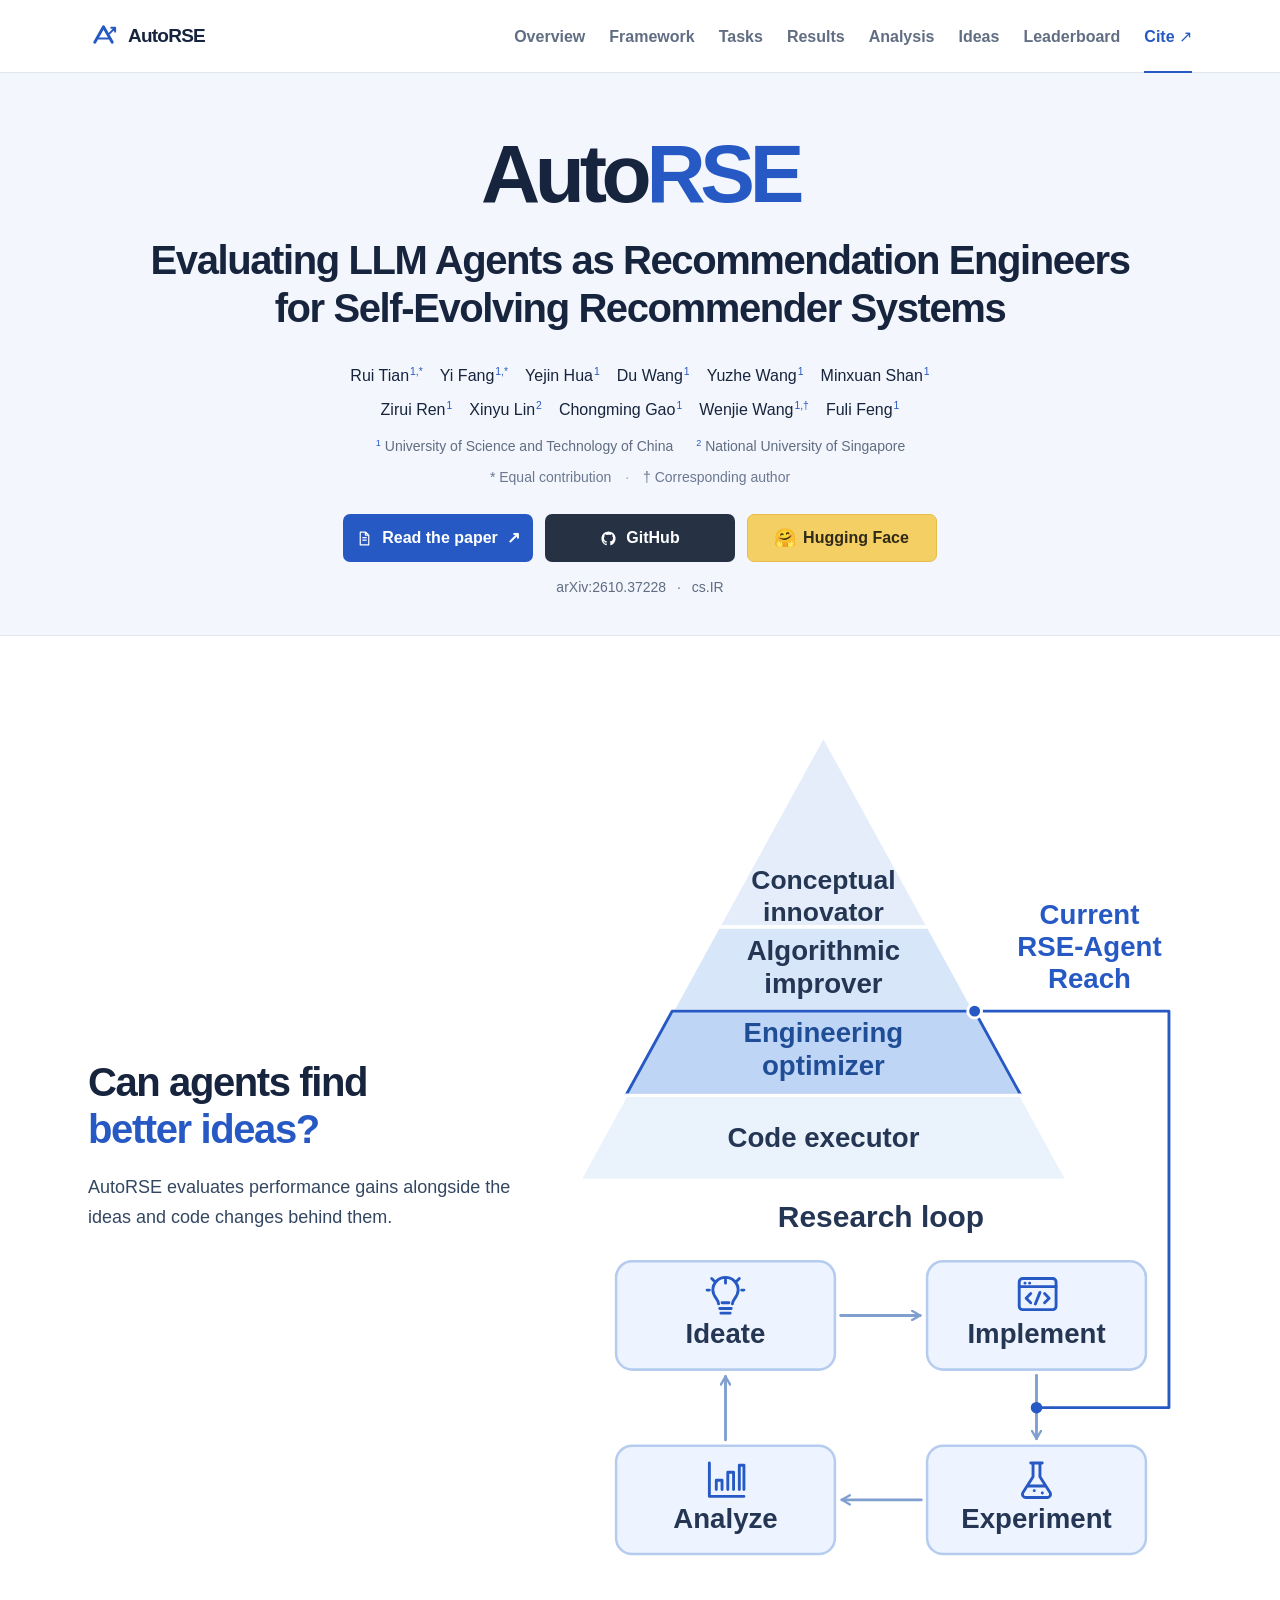
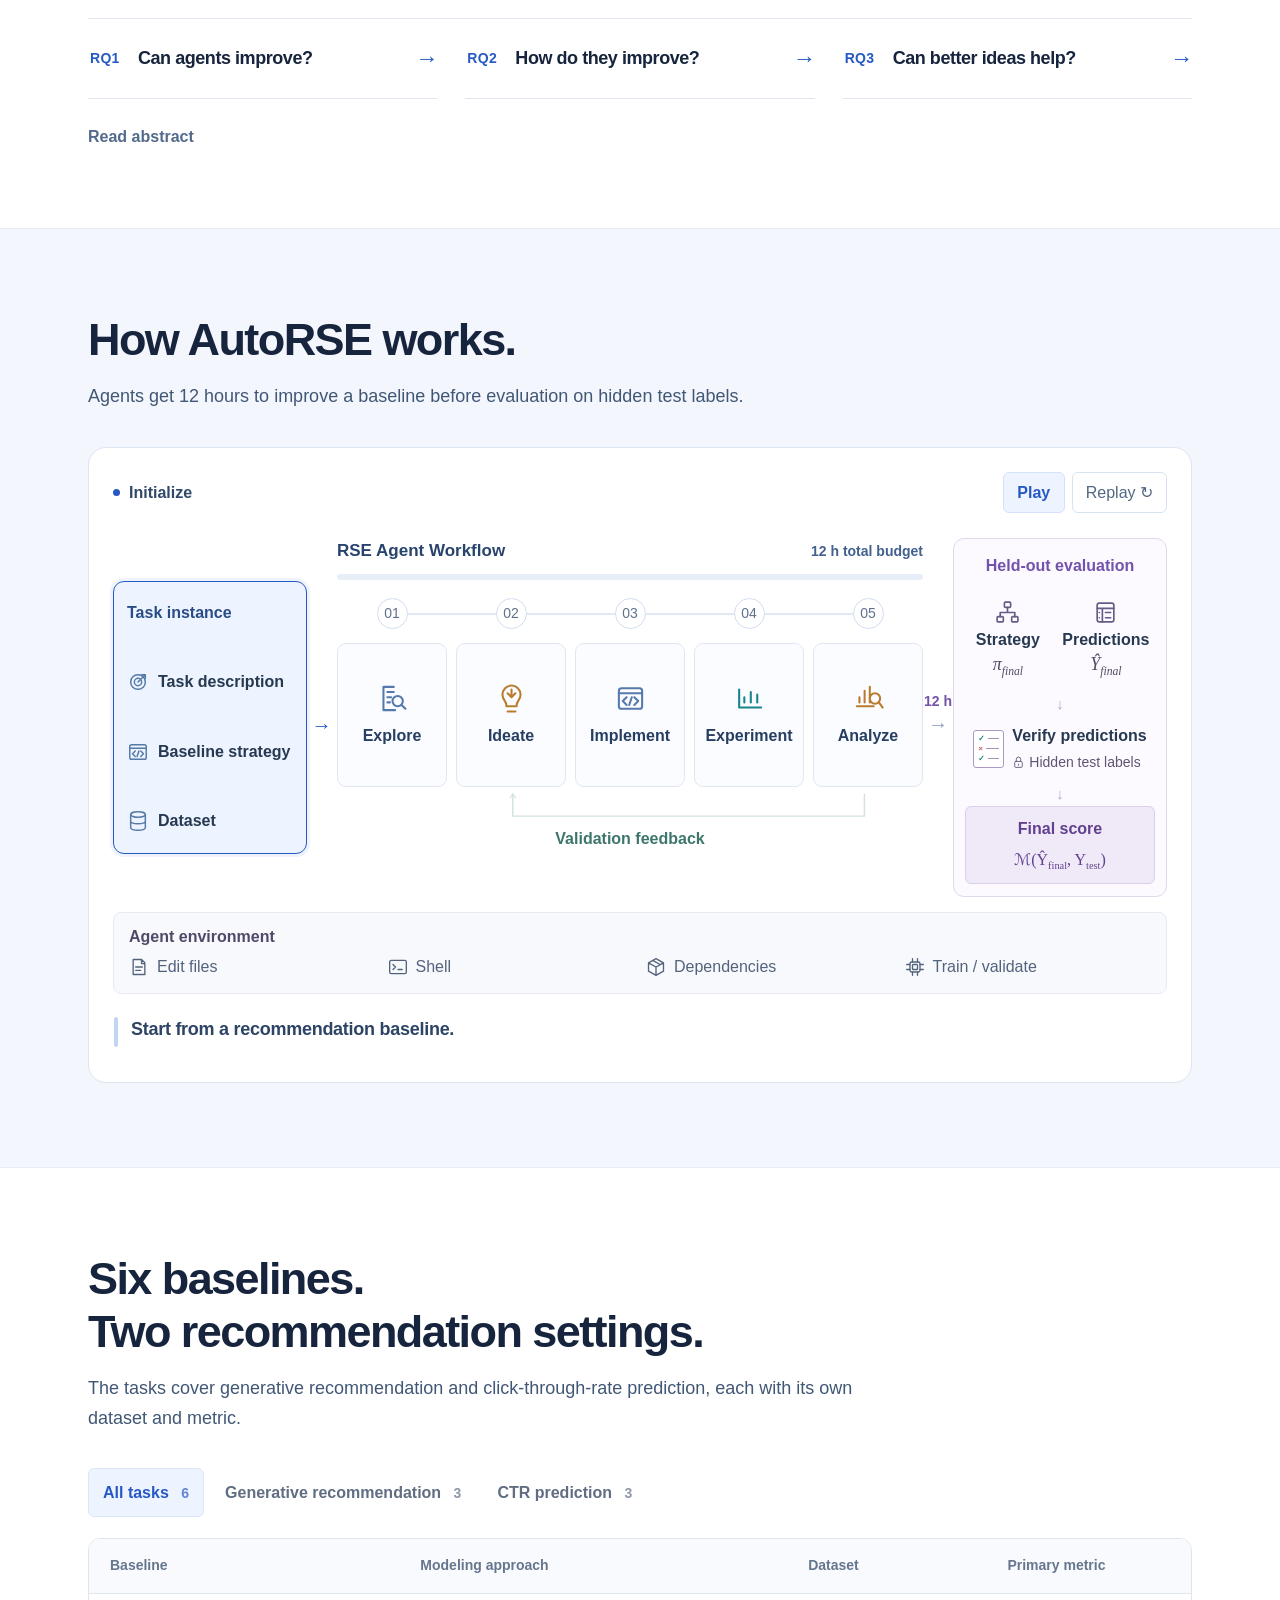
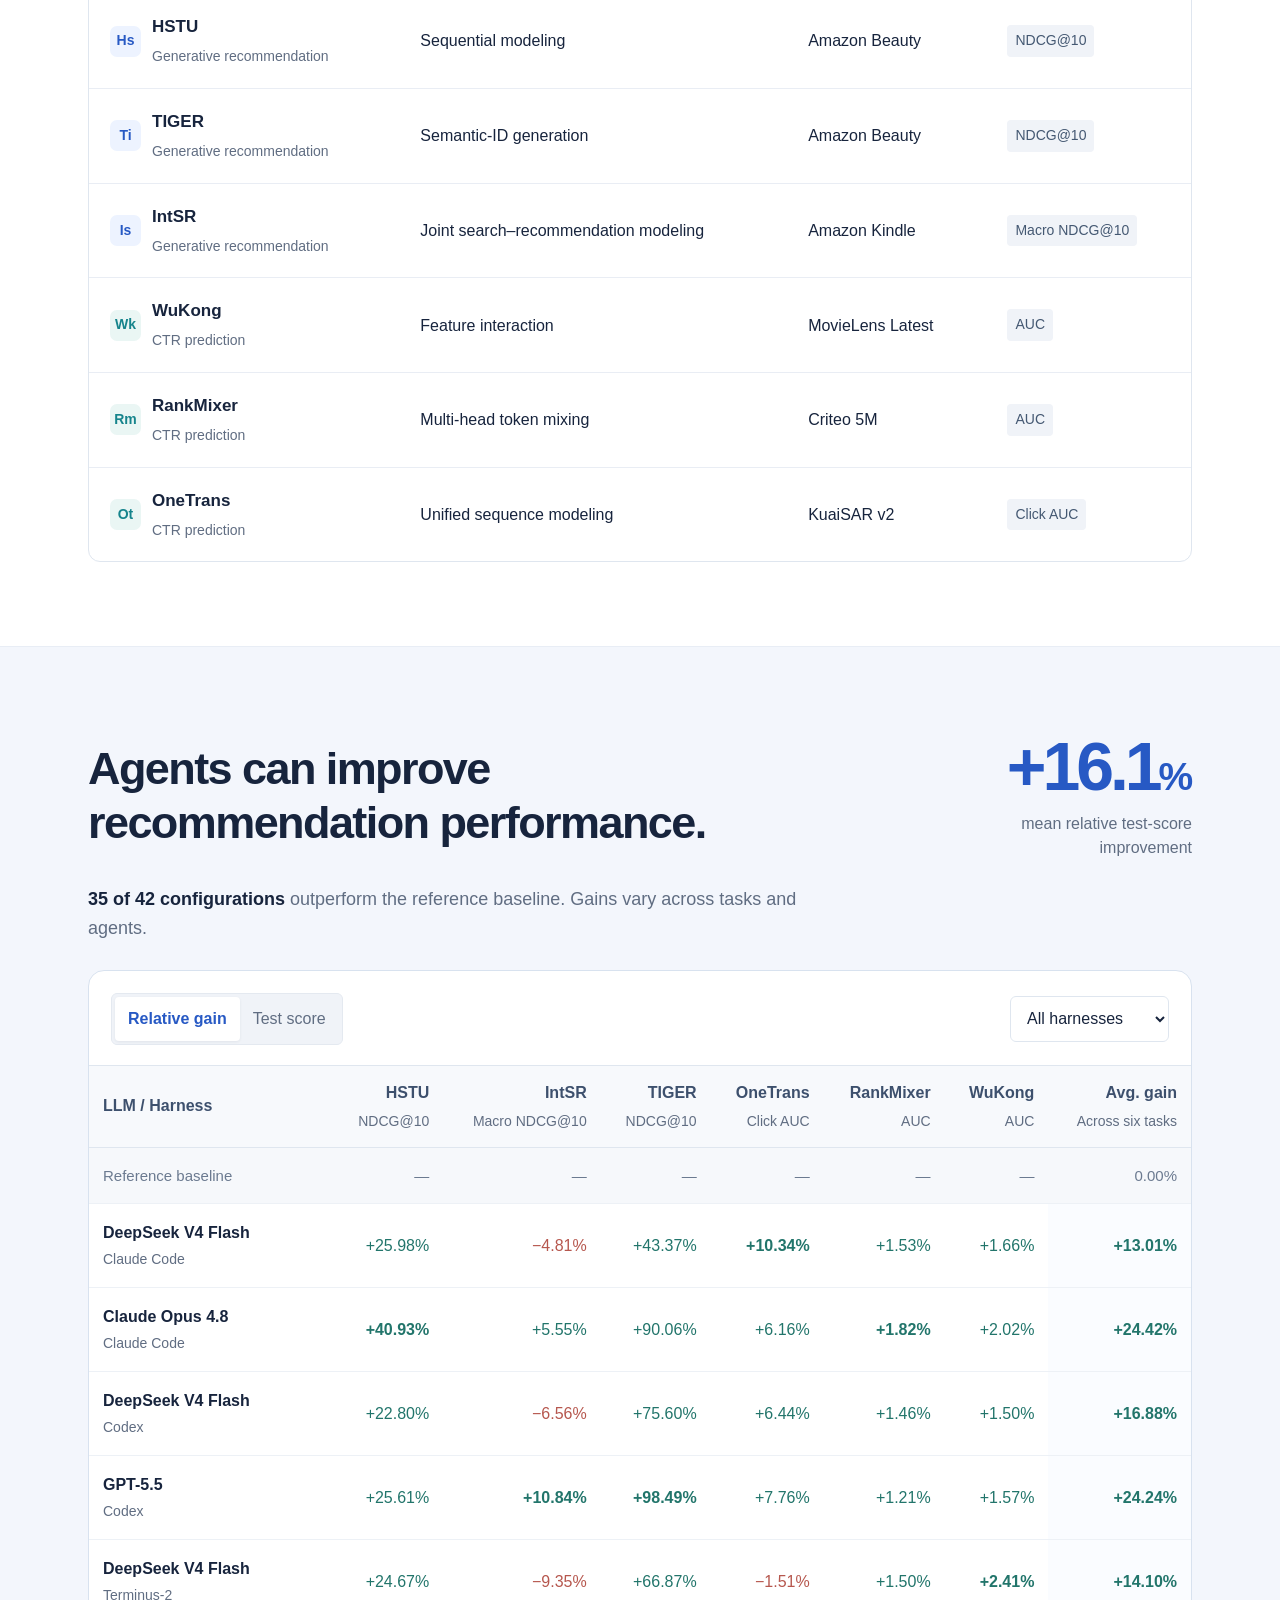
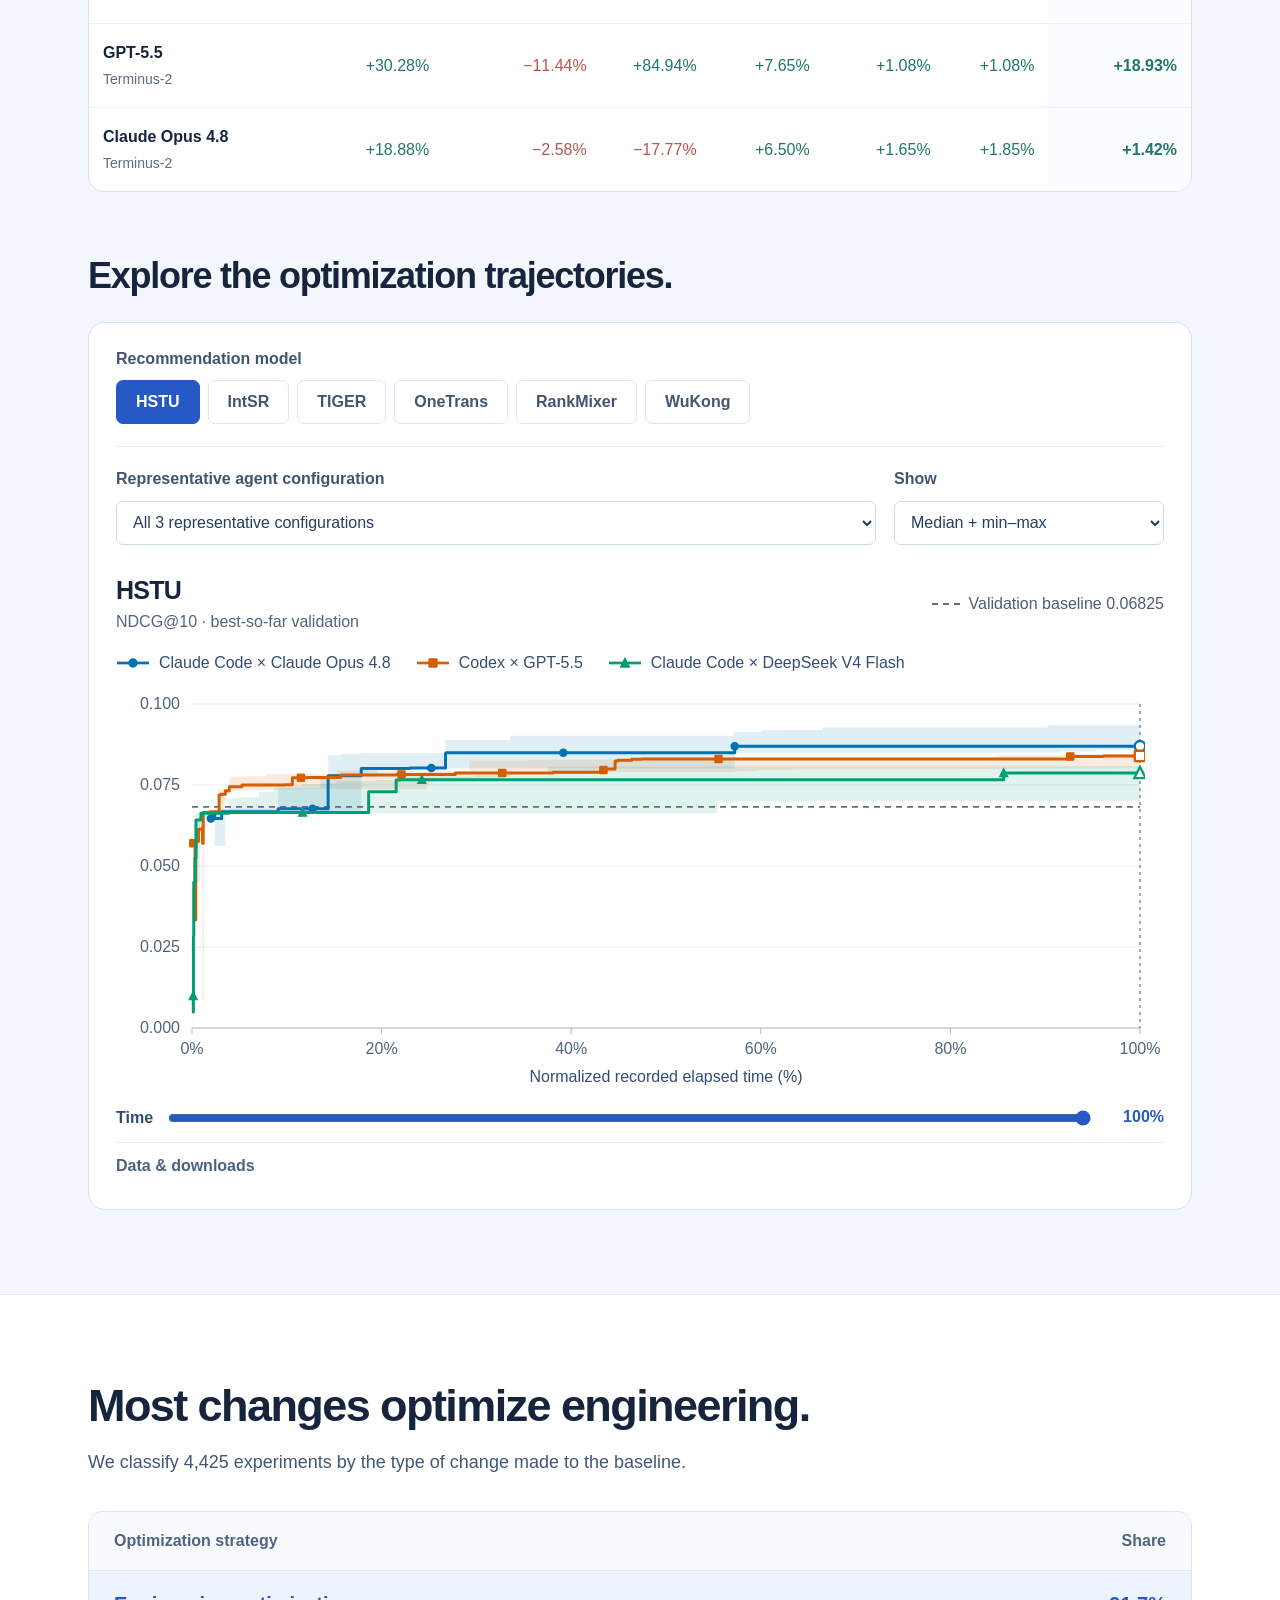
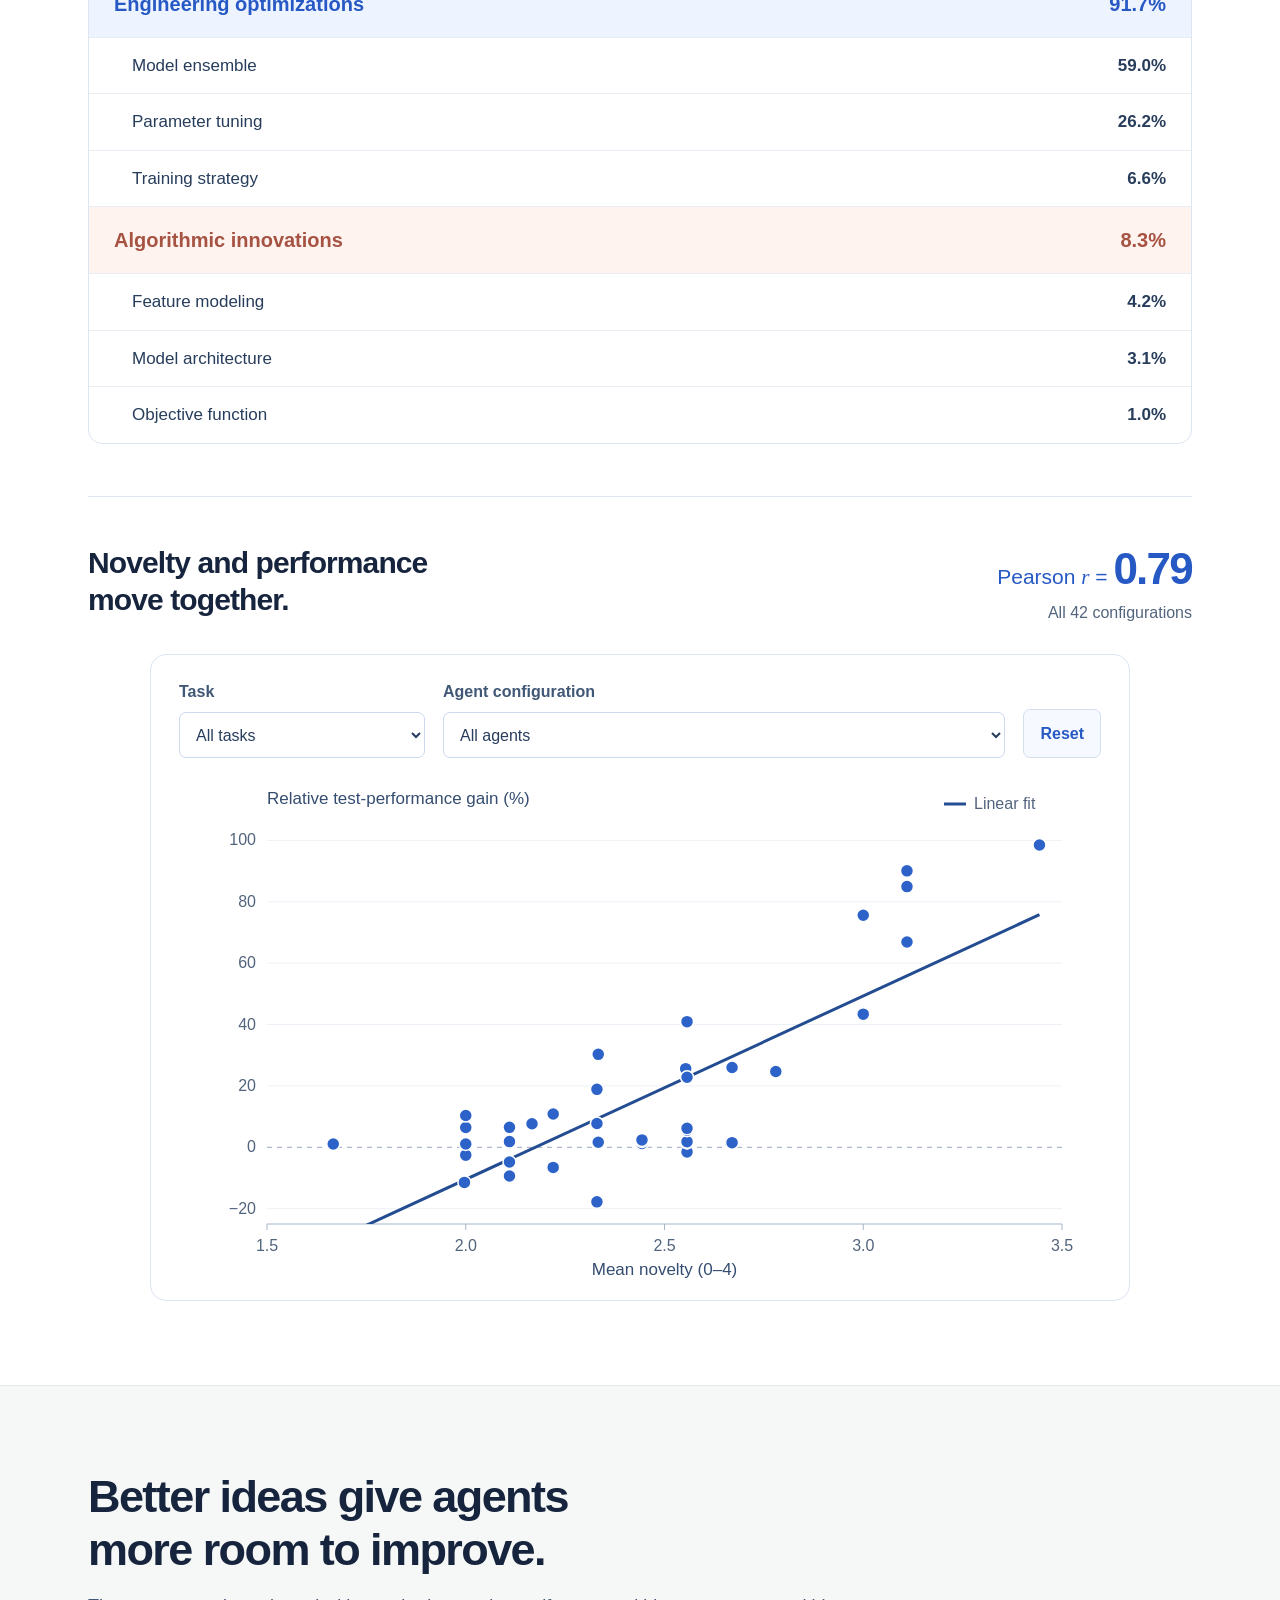
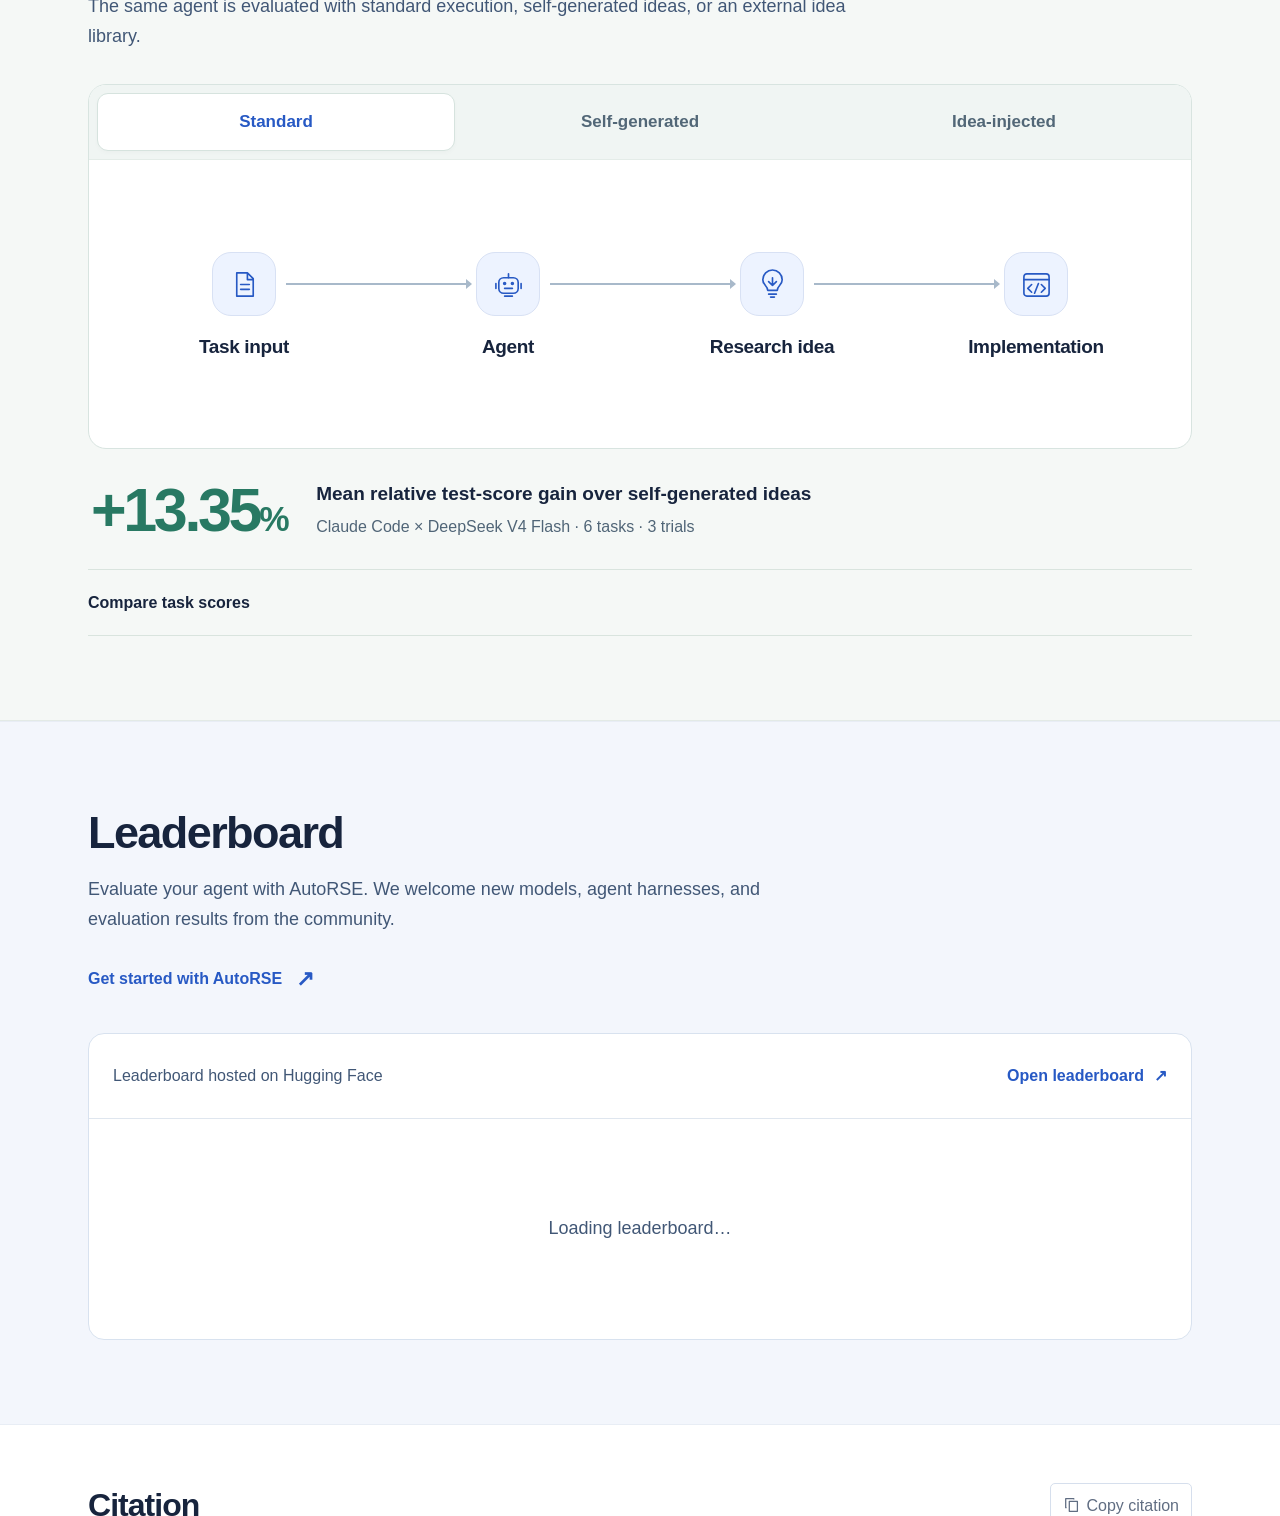
==== commit 1e8febbf: "Clear scatter highlights without interaction and remove download panel" ====
--- a/index.html
+++ b/index.html
@@ -18,14 +18,14 @@
   <link rel="stylesheet" href="assets/css/workflow-animation.css?v=20261030-readable-v3">
   <link rel="stylesheet" href="assets/css/trajectories.css?v=20261031-clean-controls">
   <link rel="stylesheet" href="assets/css/research-sections.css?v=20261030-readable-v3">
-  <link rel="stylesheet" href="assets/css/novelty-scatter.css?v=20261031-clean-controls">
+  <link rel="stylesheet" href="assets/css/novelty-scatter.css?v=20261031-scatter-hover">
   <link rel="stylesheet" href="assets/css/leaderboard.css?v=20261030-hf-live-v1">
   <script src="assets/js/data.js?v=20261029" defer></script>
   <script src="assets/js/app.js?v=20261030-citation-v1" defer></script>
   <script src="assets/js/workflow-animation.js?v=20261029-readable-v1" defer></script>
   <script src="assets/js/trajectories.js?v=20261030-readable-v3" defer></script>
   <script src="assets/js/idea-modes.js?v=20261029-research-v1" defer></script>
-  <script src="assets/js/novelty-scatter.js?v=20261030-novelty-v2" defer></script>
+  <script src="assets/js/novelty-scatter.js?v=20261031-scatter-hover" defer></script>
   <script src="assets/js/leaderboard.js?v=20261030-hf-live-v1" defer></script>
 </head>
 <body>
@@ -217,15 +217,9 @@
             <label>Agent configuration<select data-ns-agent aria-label="Novelty chart agent configuration"><option value="all">All agents</option></select></label>
             <button type="button" data-ns-reset>Reset</button>
           </div>
-          <p id="ns-keyboard-help" class="sr-only">Hover, tap, or focus a point to inspect it. Use arrow keys, Home, and End to move between visible points. The data table below contains the same selected values.</p>
+          <p id="ns-keyboard-help" class="sr-only">Hover, tap, or focus a point to inspect it. Use arrow keys, Home, and End to move between visible points. Move away or leave the chart to clear a pointer highlight.</p>
           <div class="ns-chart" data-ns-chart></div>
-          <div class="ns-inspection" data-ns-inspection role="status" aria-live="polite" aria-atomic="true"></div>
-          <details class="ns-data">
-            <summary>Data &amp; downloads</summary>
-            <div class="ns-data-links"><a href="assets/data/novelty.csv" download>All points (CSV) ↓</a><a href="assets/data/novelty.json" download>JSON ↓</a><a href="assets/images/novelty.png" target="_blank" rel="noopener noreferrer">Original figure ↗</a></div>
-            <div class="ns-table-scroll" tabindex="0" role="region" aria-label="Selected novelty and performance data"><table><caption class="sr-only">Selected task–agent configuration aggregates; three novelty rating rounds per point.</caption><thead><tr><th scope="col">Task</th><th scope="col">Agent configuration</th><th scope="col">Novelty</th><th scope="col">Gain</th><th scope="col">Performance trials</th></tr></thead><tbody data-ns-rows></tbody></table></div>
-            <div class="ns-method"><p>Each point is one task–agent configuration. Novelty averages three rating-round means reported to two decimal places. Gain is 100 × (mean final test score / task baseline − 1).</p><p>Performance uses three trials per point, except OneTrans with Terminus-2 × GPT-5.5, which uses two. Filters recompute Pearson r and the descriptive linear fit from the selected points. Both are omitted for fewer than three points or zero variance. This association does not establish causation.</p></div>
-          </details>
+          <div class="ns-inspection" data-ns-inspection role="status" aria-live="polite" aria-atomic="true" hidden></div>
         </div>
         <div class="ns-fallback" data-ns-fallback hidden><p>The interactive data could not load. The original figure is shown below.</p><img src="assets/images/novelty.png" width="2400" height="1129" alt="Scatter of mean novelty (0–4) against relative test-performance gain across all 42 task–agent configurations. The pooled Pearson correlation is 0.79, with positive and negative gains retained."></div>
         <noscript><figure class="ns-static"><img src="assets/images/novelty.png" width="2400" height="1129" alt="Mean novelty against relative test-performance gain for 42 task–agent configuration aggregates; pooled Pearson r = 0.79. Association does not establish causation."></figure></noscript>
--- a/assets/css/novelty-scatter.css
+++ b/assets/css/novelty-scatter.css
@@ -7,7 +7,7 @@
 #novelty-explorer .ns-stat strong{font-size:44px;font-weight:700;letter-spacing:-.04em}
 #novelty-explorer .ns-stat i{font-family:Georgia,serif}
 #novelty-explorer .ns-count{font-size:16px;color:#52647d}
-#novelty-explorer .ns-interactive{max-width:980px;margin-left:auto;margin-right:auto;padding:26px 28px 0;border:1px solid #dbe5f3;border-radius:16px;background:#fff;min-width:0}
+#novelty-explorer .ns-interactive{max-width:980px;margin-left:auto;margin-right:auto;padding:26px 28px 16px;border:1px solid #dbe5f3;border-radius:16px;background:#fff;min-width:0}
 #novelty-explorer .ns-controls{display:grid;grid-template-columns:minmax(160px,.7fr) minmax(280px,1.6fr) auto;align-items:end;gap:18px}
 #novelty-explorer .ns-controls label{display:block;font-size:16px;font-weight:600;line-height:1.4;color:#415776;min-width:0}
 #novelty-explorer select{display:block;width:100%;max-width:none;min-height:46px;margin-top:9px;padding:10px 30px 10px 12px;font:inherit;font-size:16px;font-weight:450;line-height:1.4;border:1px solid #cad9ed;border-radius:7px;background:#fff;color:#273d5d;text-overflow:ellipsis}
@@ -26,7 +26,7 @@
 #novelty-explorer .ns-point .ns-ring{fill:none;stroke:#2759c4;stroke-width:2;opacity:0}
 #novelty-explorer .ns-point[aria-pressed="true"] .ns-ring{opacity:1}
 #novelty-explorer .ns-point[aria-pressed="true"] .ns-dot{fill:#173f98}
-#novelty-explorer .ns-point:focus-visible .ns-ring{stroke:#17243d;stroke-width:3;opacity:1}
+#novelty-explorer .ns-point:focus-visible[aria-pressed="true"] .ns-ring{stroke:#17243d;stroke-width:3;opacity:1}
 #novelty-explorer .ns-inspection{min-height:88px;display:flex;align-items:center;justify-content:space-between;gap:22px;padding:18px 0;border-top:1px solid #e7edf5;font-size:17px;line-height:1.5}
 #novelty-explorer .ns-identity{min-width:0}
 #novelty-explorer .ns-identity strong{display:block;font-size:18px;font-weight:650}
@@ -34,24 +34,11 @@
 #novelty-explorer .ns-values{display:flex;gap:28px;flex-shrink:0;font-variant-numeric:tabular-nums}
 #novelty-explorer .ns-values span{display:flex;flex-direction:column;gap:2px;color:#52647d;font-size:16px}
 #novelty-explorer .ns-values strong{color:#2759c4;font-size:20px;font-weight:650}
-#novelty-explorer .ns-data{border-top:1px solid #e4ebf5}
-#novelty-explorer .ns-data summary{display:flex;justify-content:space-between;align-items:center;gap:20px;padding:18px 0;font-size:16px;font-weight:600;color:#425b7d;cursor:pointer;list-style:none}
-#novelty-explorer .ns-data summary::-webkit-details-marker{display:none}
-#novelty-explorer .ns-data-links{display:flex;gap:14px 25px;flex-wrap:wrap;font-size:16px;line-height:1.5;margin:5px 0 22px}
-#novelty-explorer .ns-table-scroll{overflow-x:auto;max-width:100%;margin-bottom:20px}
-#novelty-explorer table{width:100%;min-width:740px;border-collapse:collapse;text-align:left;font-size:16px;line-height:1.45;font-variant-numeric:tabular-nums}
-#novelty-explorer table th,#novelty-explorer table td{padding:13px 12px;border-bottom:1px solid #e4ebf5}
-#novelty-explorer table thead th{font-weight:600;color:#52647d}
-#novelty-explorer table tbody th{font-weight:600}
-#novelty-explorer table th:first-child,#novelty-explorer table td:first-child{padding-left:0}
-#novelty-explorer table td:nth-child(n+3),#novelty-explorer table th:nth-child(n+3){text-align:right;white-space:nowrap}
-#novelty-explorer .ns-method{font-size:16px;line-height:1.65;color:#52647d;padding-bottom:24px;max-width:980px}
-#novelty-explorer .ns-method p+p{margin-top:12px}
 #novelty-explorer .ns-loading{display:none}
 #novelty-explorer.is-loading .ns-loading{display:block}
 #novelty-explorer .ns-loading,#novelty-explorer .ns-fallback p{font-size:16px;color:#52647d;margin-bottom:20px}
 #novelty-explorer .ns-fallback img,#novelty-explorer .ns-static img{display:block;width:100%;height:auto}
-#novelty-explorer button:focus-visible,#novelty-explorer select:focus-visible,#novelty-explorer summary:focus-visible,#novelty-explorer a:focus-visible,#novelty-explorer .ns-table-scroll:focus-visible{outline:3px solid #4d85e7;outline-offset:4px}
+#novelty-explorer button:focus-visible,#novelty-explorer select:focus-visible,#novelty-explorer a:focus-visible{outline:3px solid #4d85e7;outline-offset:4px}
 @media(max-width:760px){#novelty-explorer .ns-chart{height:440px}#novelty-explorer .ns-controls{grid-template-columns:minmax(130px,.7fr) minmax(200px,1.3fr)}#novelty-explorer .ns-controls button{grid-column:2;justify-self:end;min-height:40px;padding:7px 14px}#novelty-explorer .ns-inspection{align-items:flex-start}#novelty-explorer .ns-values{gap:20px}}
-@media(max-width:560px){#novelty-explorer{margin-top:35px;padding-top:29px}#novelty-explorer .ns-heading{display:block;margin-bottom:24px}#novelty-explorer h3{font-size:27px}#novelty-explorer h3 br{display:none}#novelty-explorer .ns-stat{flex-direction:row;align-items:baseline;text-align:left;justify-content:space-between;gap:16px;margin-top:16px;font-size:19px}#novelty-explorer .ns-stat strong{font-size:30px}#novelty-explorer .ns-count{font-size:16px;white-space:normal;text-align:right;max-width:125px}#novelty-explorer .ns-interactive{max-width:980px;margin-left:auto;margin-right:auto;padding:20px 14px 0;border-radius:12px}#novelty-explorer .ns-controls{grid-template-columns:1fr auto;gap:16px 12px}#novelty-explorer .ns-controls label{grid-column:1/-1}#novelty-explorer .ns-controls label:first-child{grid-column:1}#novelty-explorer .ns-controls button{grid-column:2;grid-row:1;min-height:46px;padding:10px 14px}#novelty-explorer select{font-size:16px}#novelty-explorer .ns-chart{height:360px;margin-top:22px}#novelty-explorer .ns-chart text{font-size:16px}#novelty-explorer .ns-chart .ns-axis-label{font-size:16px}#novelty-explorer .ns-inspection{display:block;min-height:157px;padding:17px 0}#novelty-explorer .ns-values{margin-top:12px;gap:32px}#novelty-explorer .ns-identity strong{font-size:18px}#novelty-explorer .ns-values strong{font-size:20px}}
+@media(max-width:560px){#novelty-explorer{margin-top:35px;padding-top:29px}#novelty-explorer .ns-heading{display:block;margin-bottom:24px}#novelty-explorer h3{font-size:27px}#novelty-explorer h3 br{display:none}#novelty-explorer .ns-stat{flex-direction:row;align-items:baseline;text-align:left;justify-content:space-between;gap:16px;margin-top:16px;font-size:19px}#novelty-explorer .ns-stat strong{font-size:30px}#novelty-explorer .ns-count{font-size:16px;white-space:normal;text-align:right;max-width:125px}#novelty-explorer .ns-interactive{max-width:980px;margin-left:auto;margin-right:auto;padding:20px 14px 14px;border-radius:12px}#novelty-explorer .ns-controls{grid-template-columns:1fr auto;gap:16px 12px}#novelty-explorer .ns-controls label{grid-column:1/-1}#novelty-explorer .ns-controls label:first-child{grid-column:1}#novelty-explorer .ns-controls button{grid-column:2;grid-row:1;min-height:46px;padding:10px 14px}#novelty-explorer select{font-size:16px}#novelty-explorer .ns-chart{height:360px;margin-top:22px}#novelty-explorer .ns-chart text{font-size:16px}#novelty-explorer .ns-chart .ns-axis-label{font-size:16px}#novelty-explorer .ns-inspection{display:block;min-height:157px;padding:17px 0}#novelty-explorer .ns-values{margin-top:12px;gap:32px}#novelty-explorer .ns-identity strong{font-size:18px}#novelty-explorer .ns-values strong{font-size:20px}}
 @media(prefers-reduced-motion:reduce){#novelty-explorer *{scroll-behavior:auto!important}}
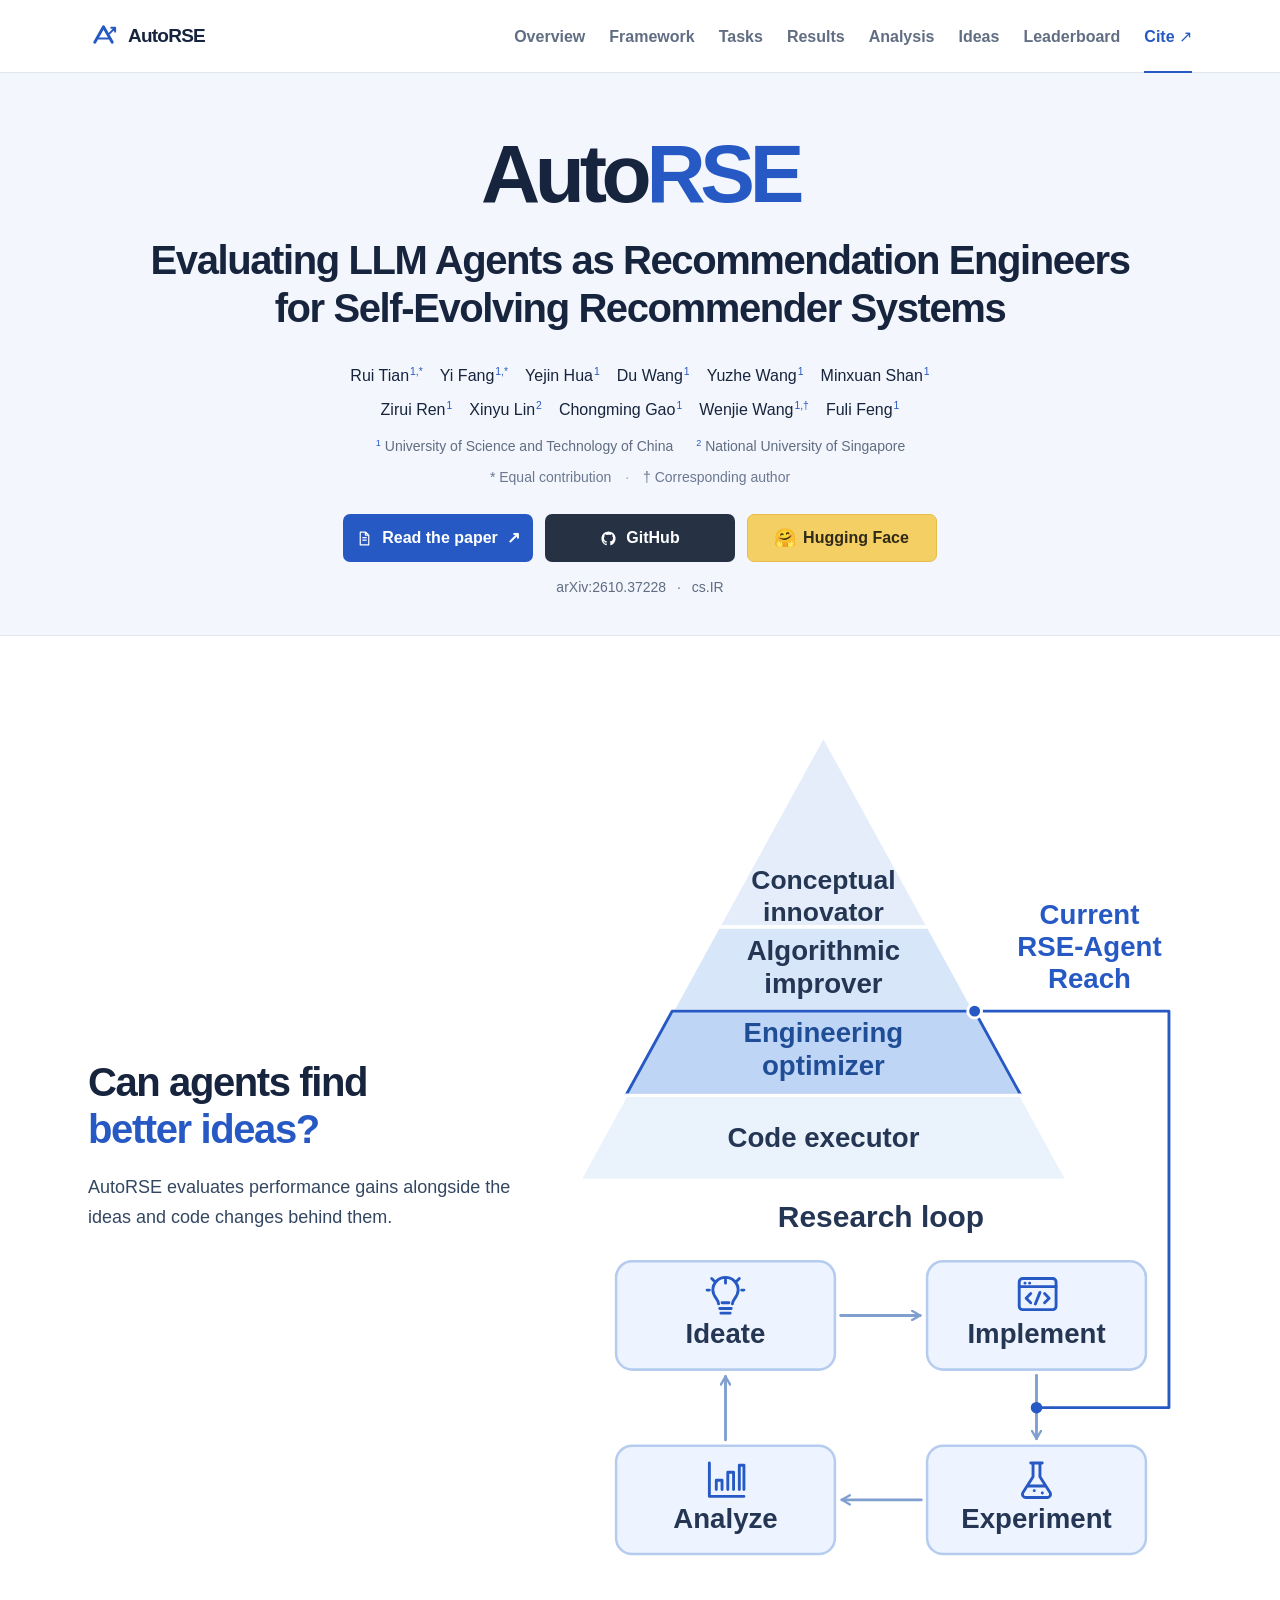
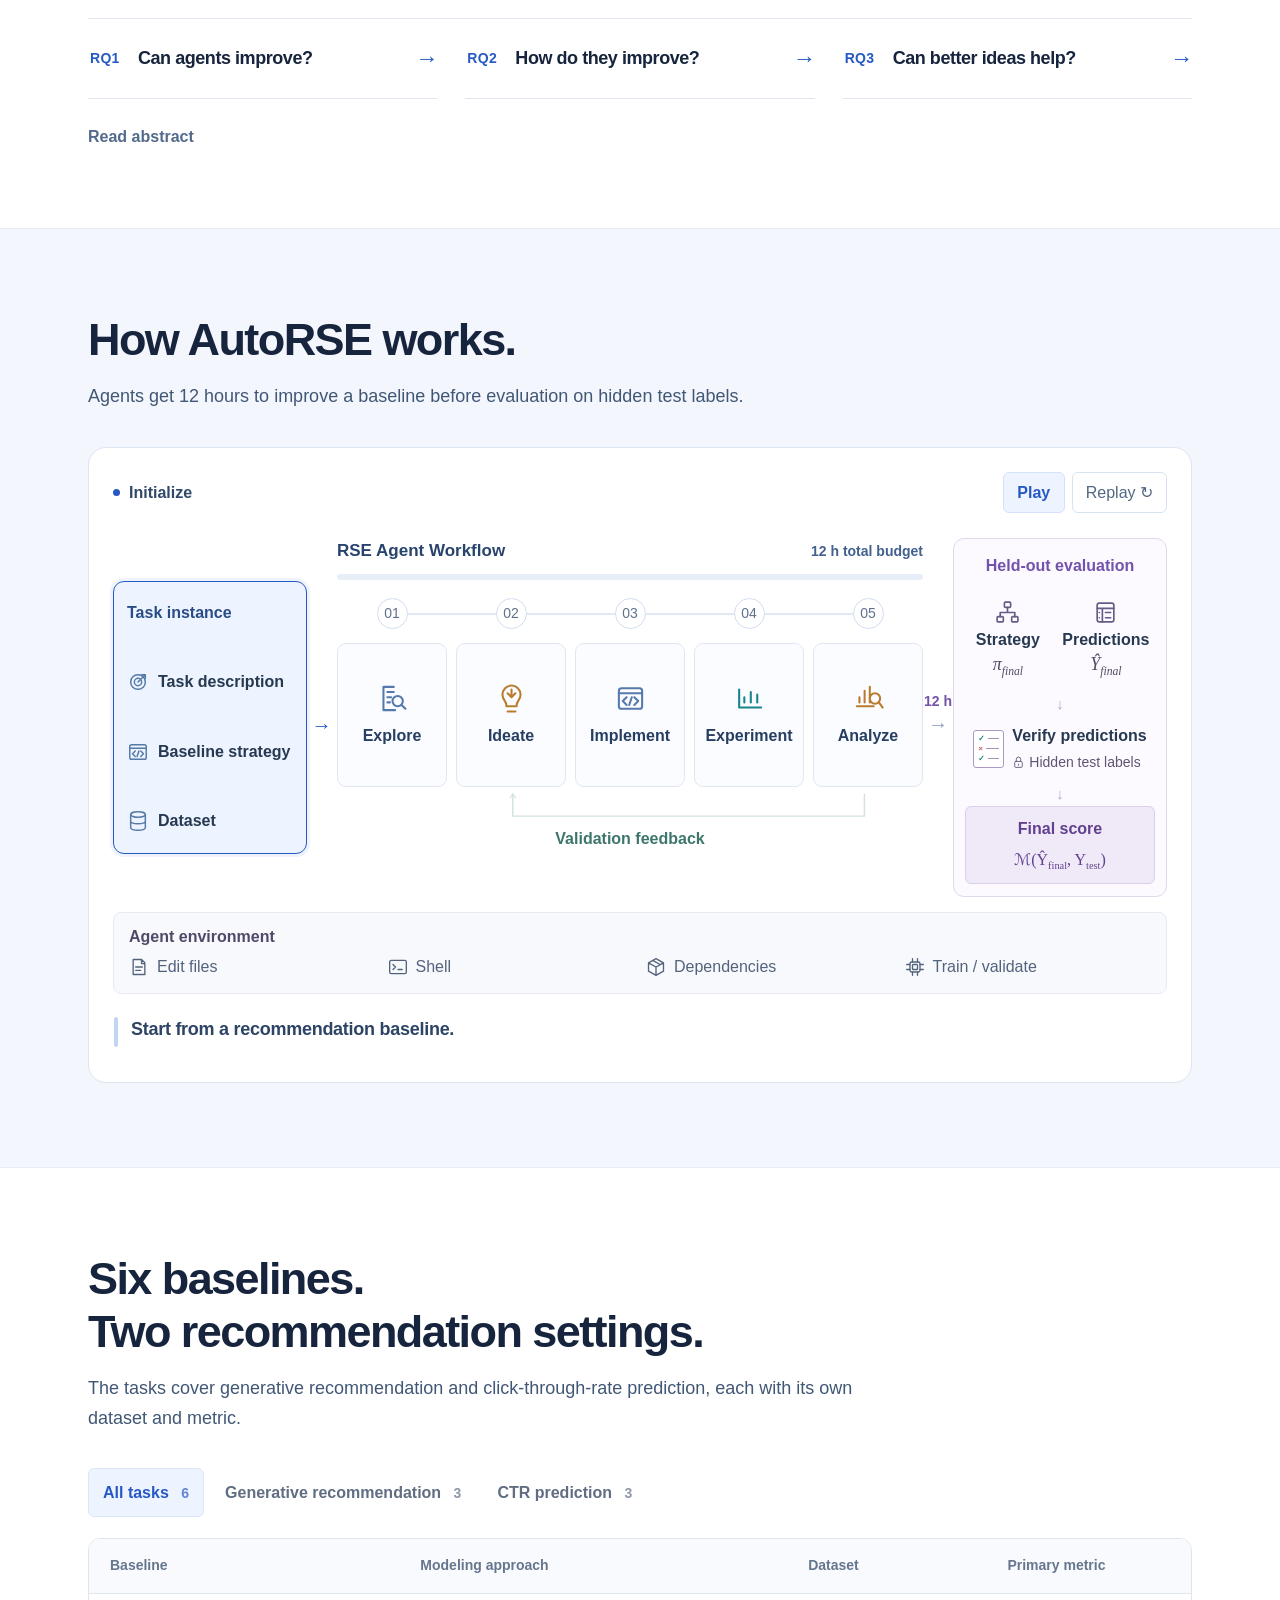
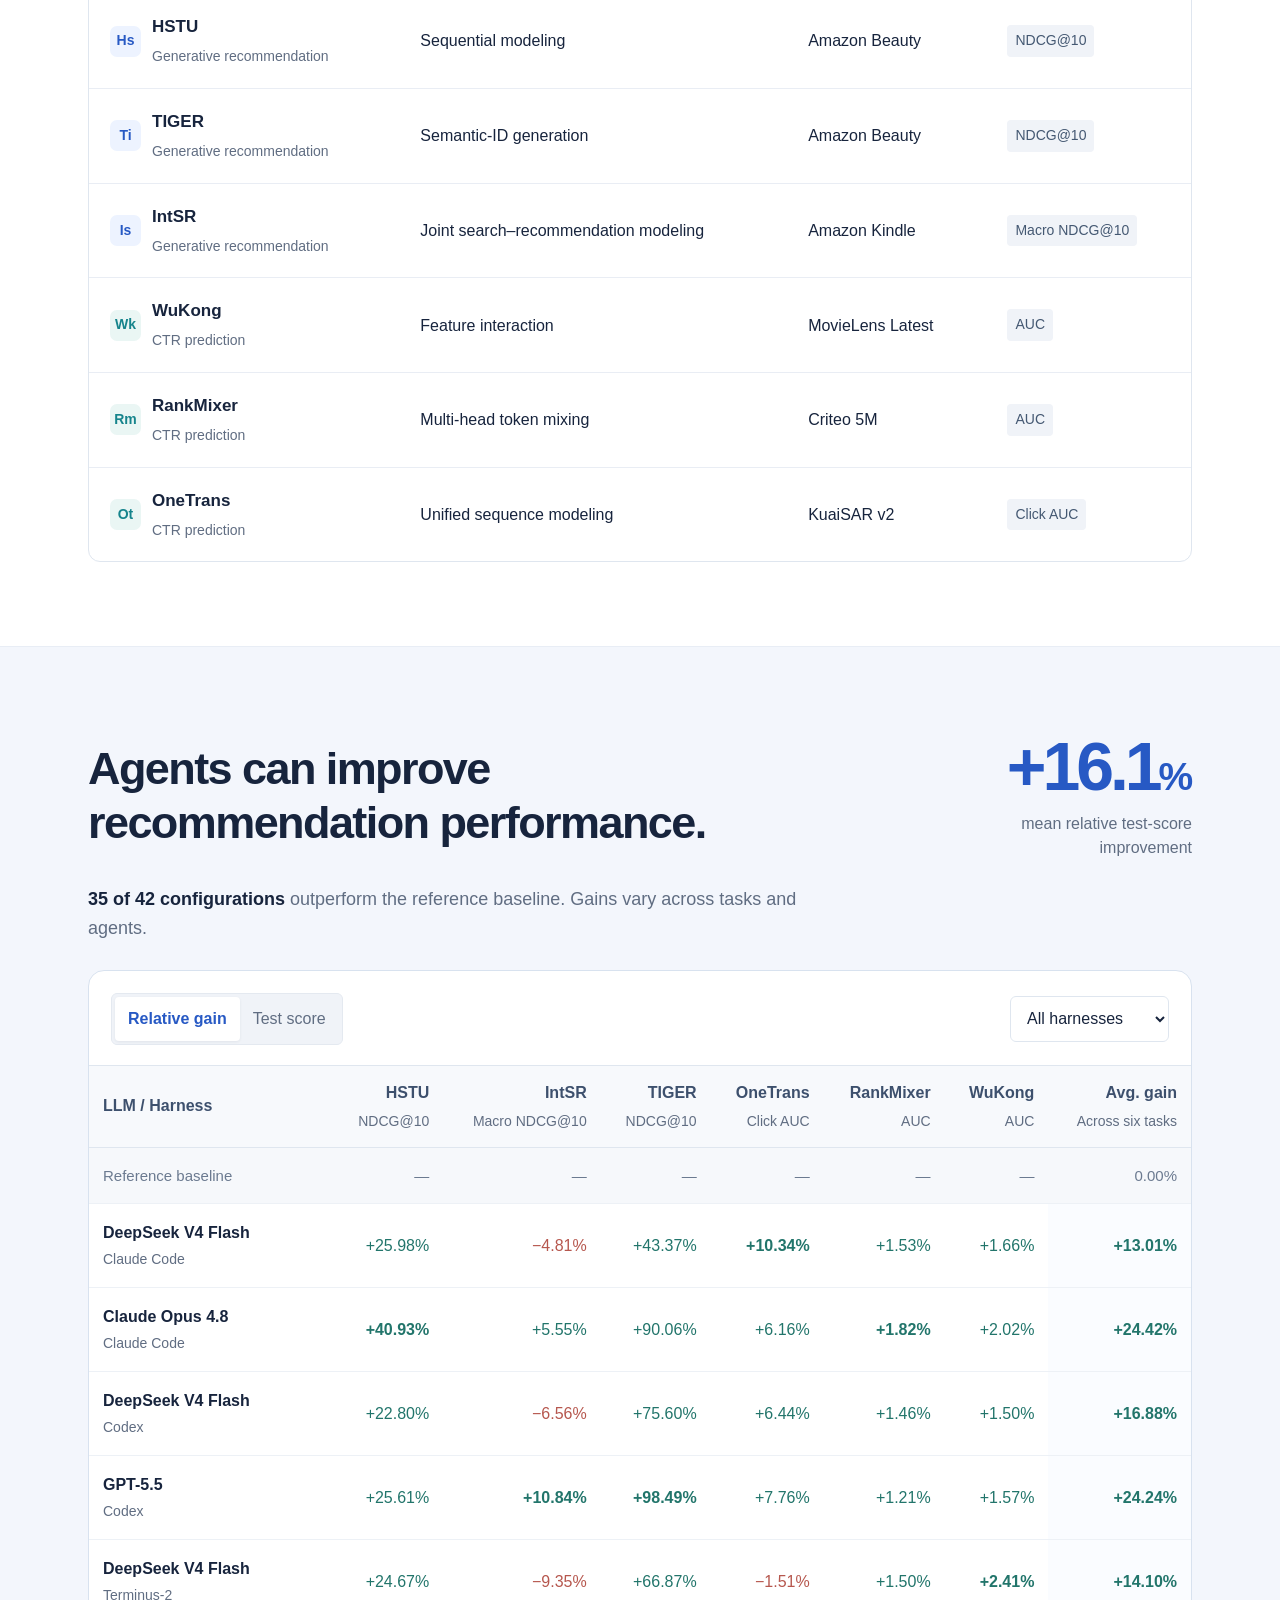
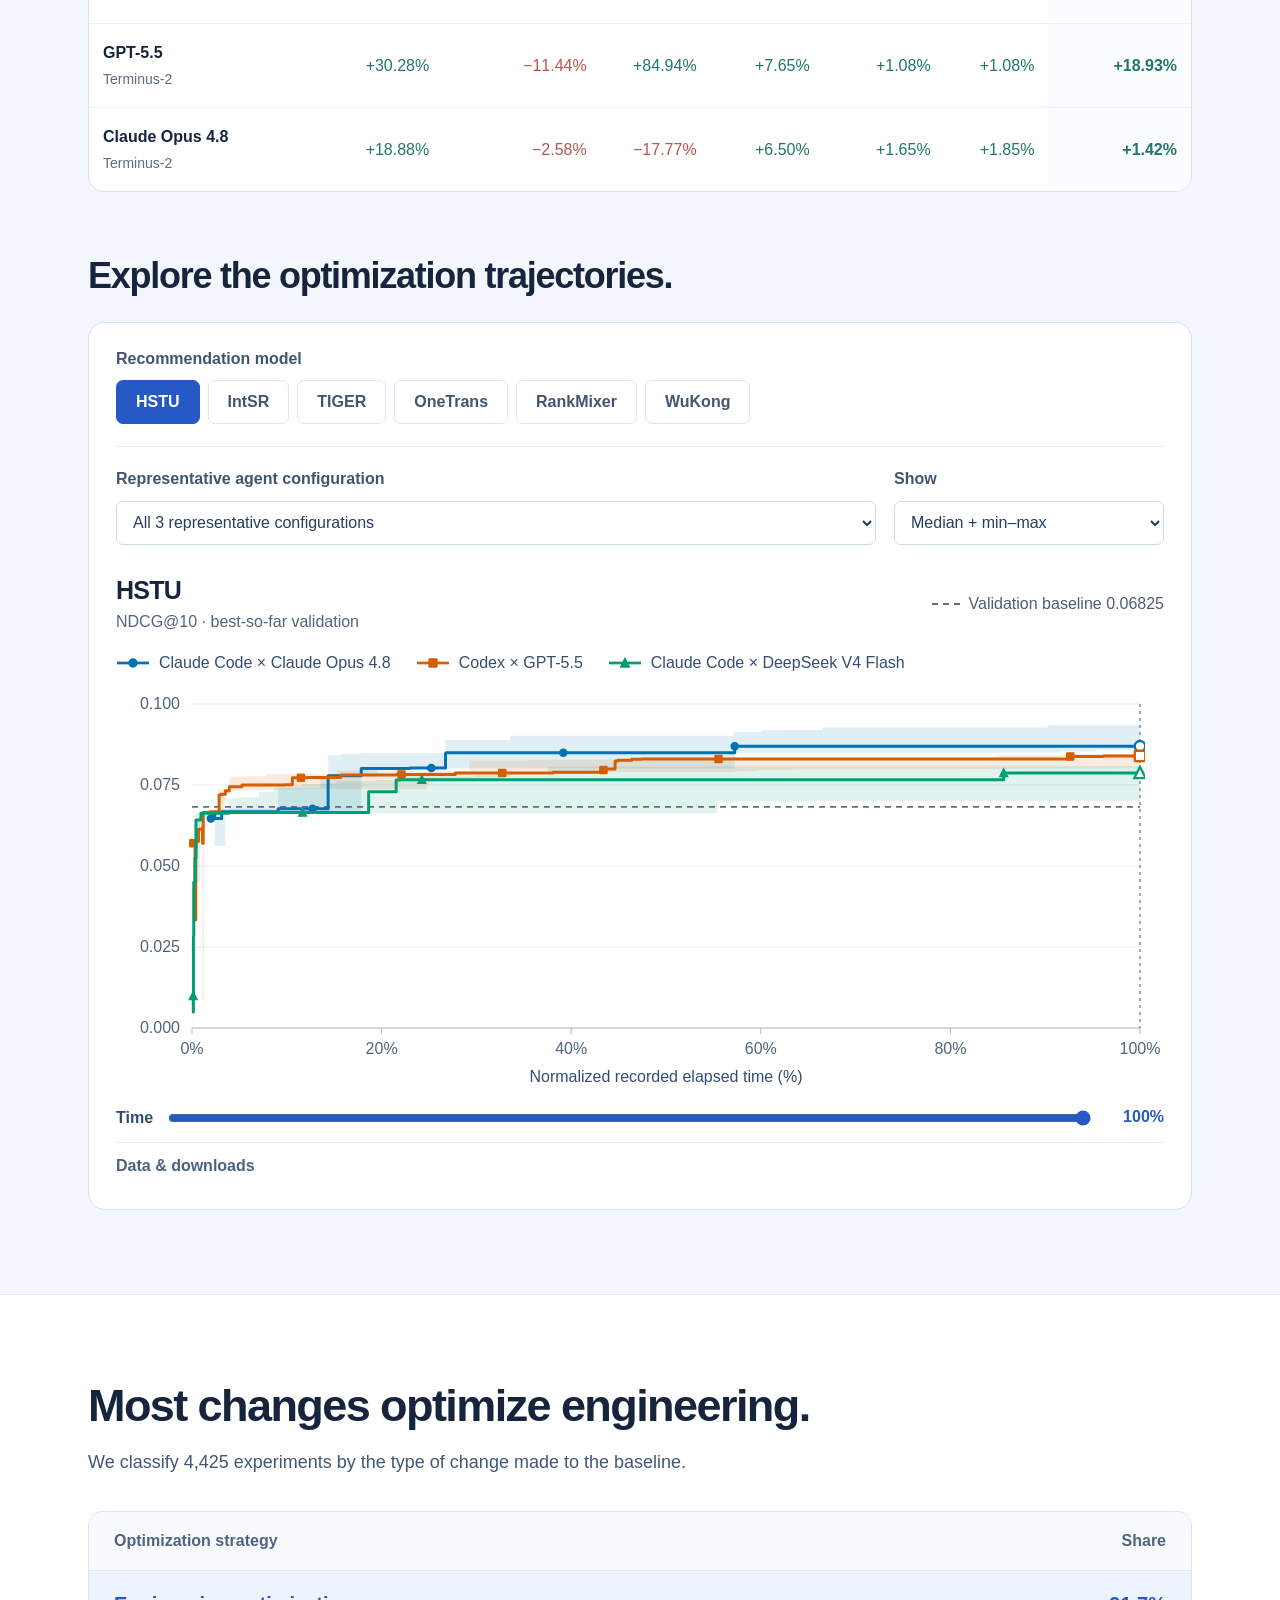
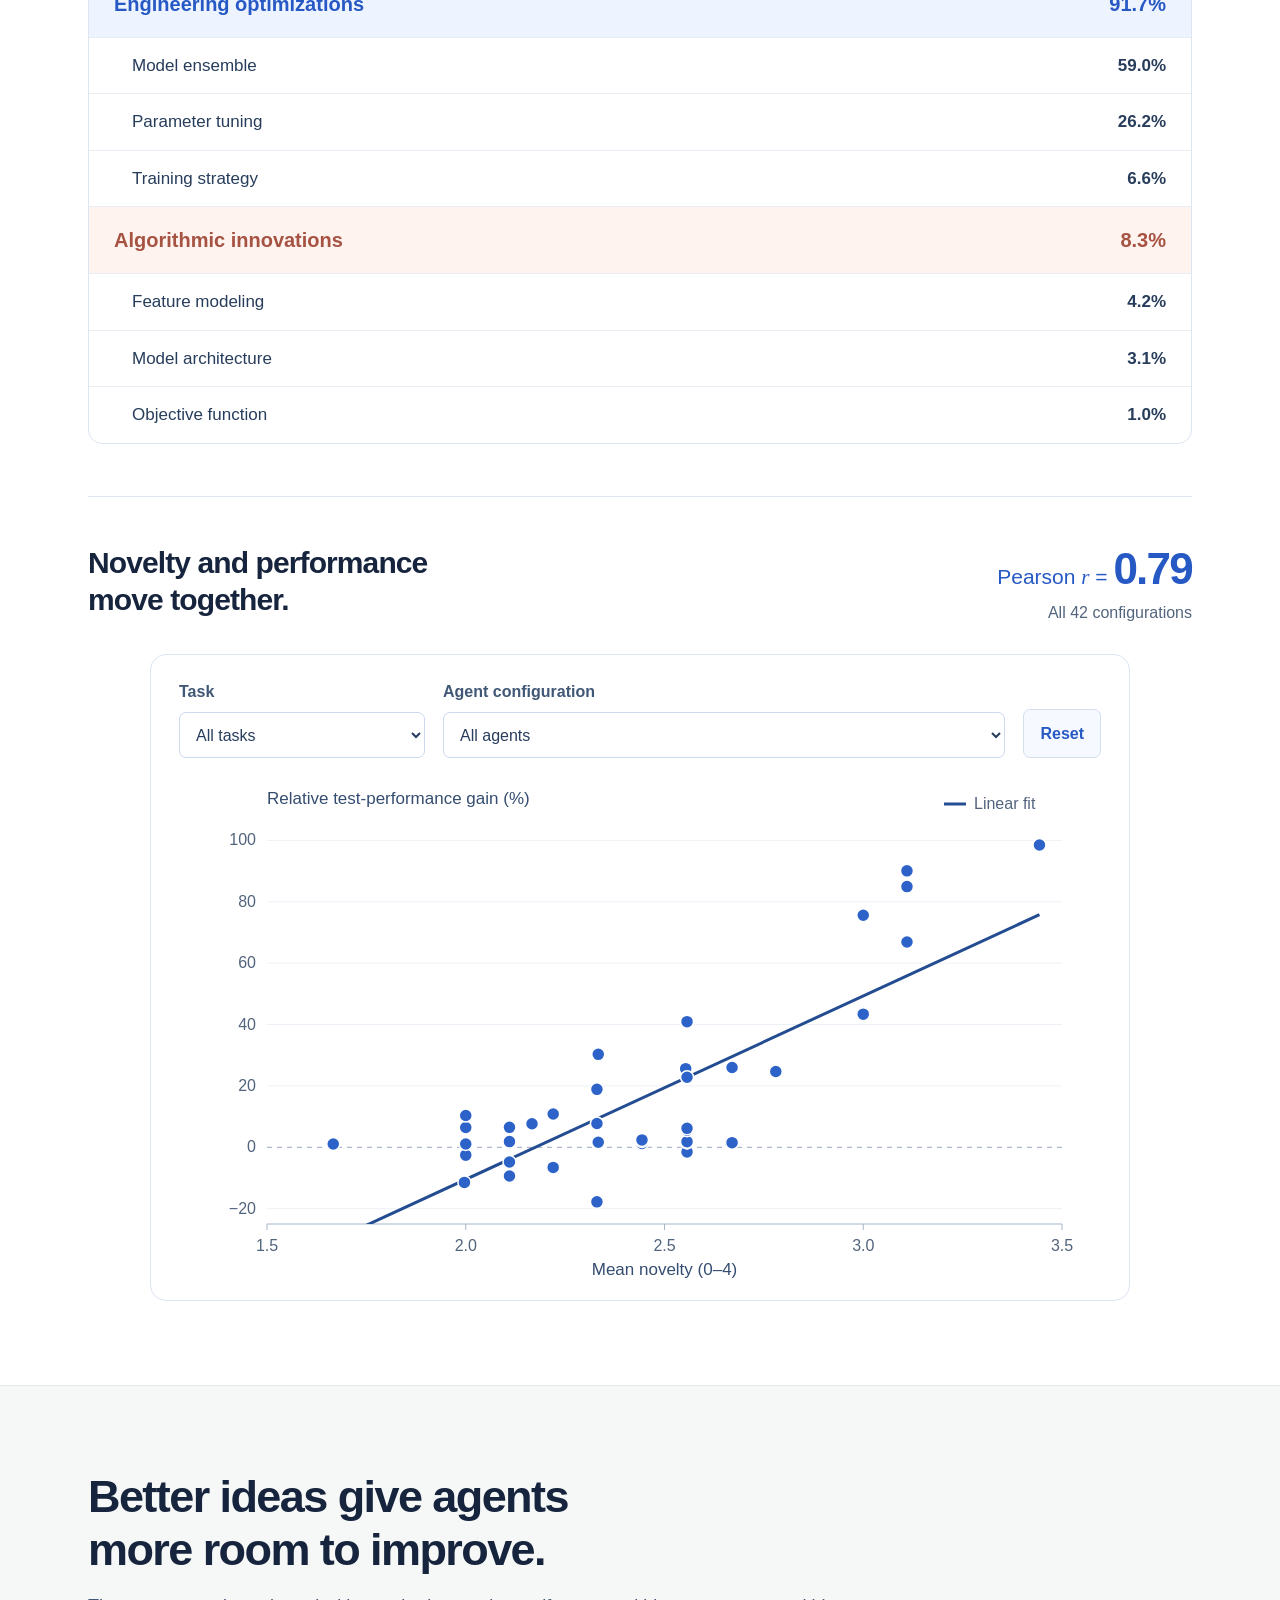
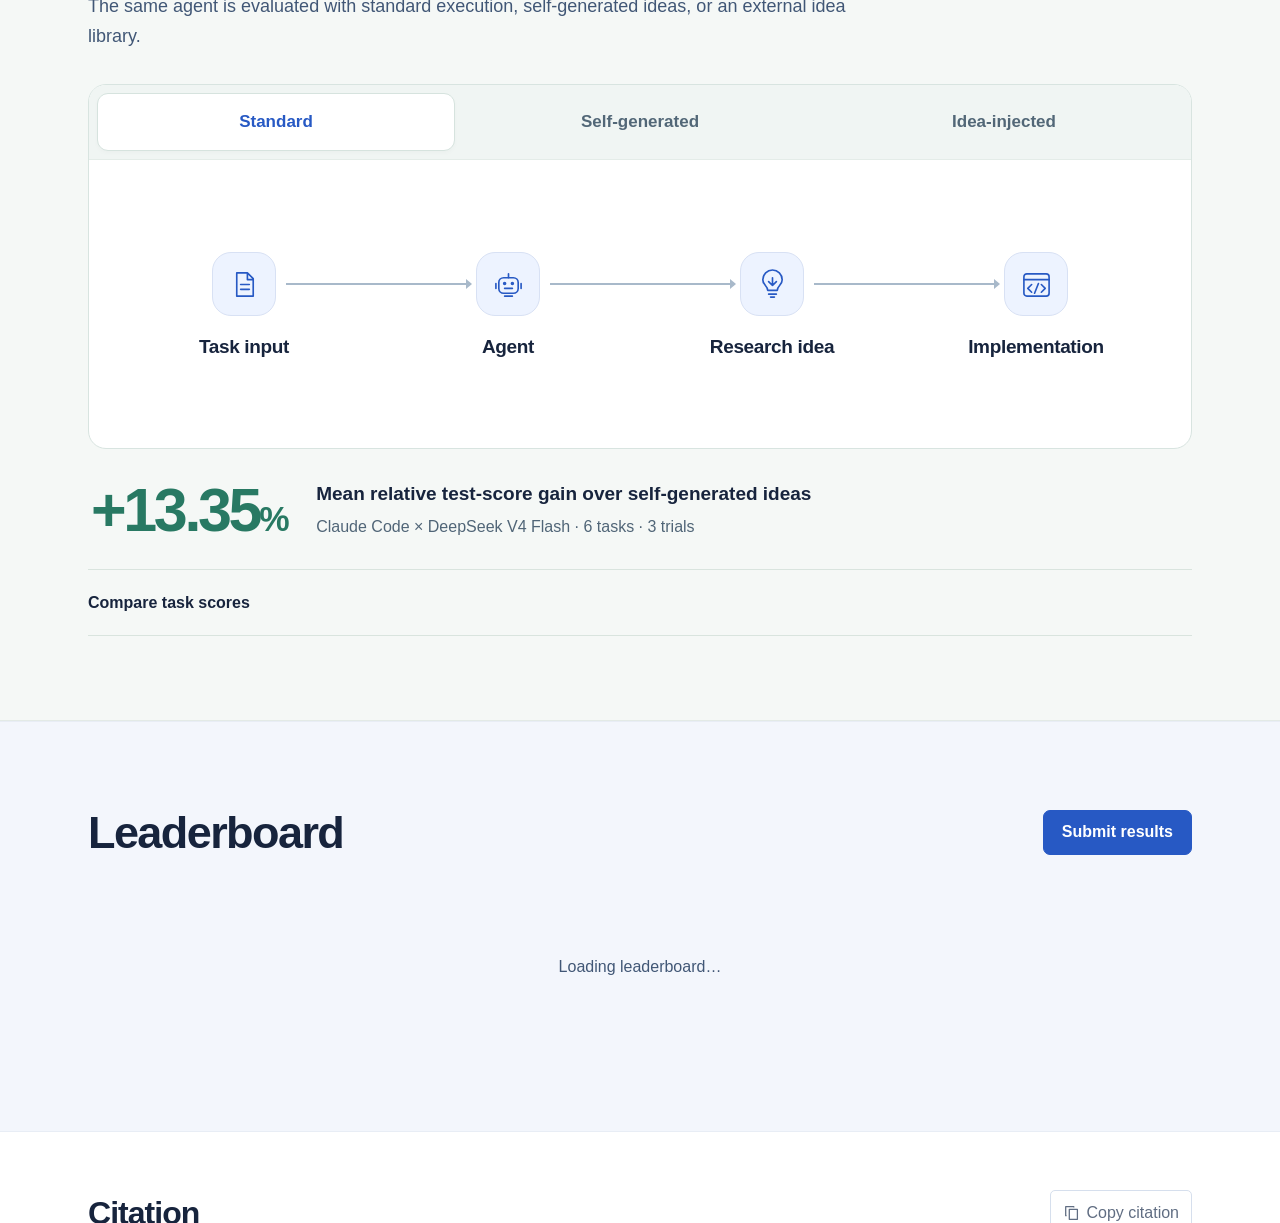
==== commit 3eac3195: "Keep only the leaderboard and one submission action" ====
--- a/index.html
+++ b/index.html
@@ -19,14 +19,14 @@
   <link rel="stylesheet" href="assets/css/trajectories.css?v=20261031-clean-controls">
   <link rel="stylesheet" href="assets/css/research-sections.css?v=20261030-readable-v3">
   <link rel="stylesheet" href="assets/css/novelty-scatter.css?v=20261031-scatter-hover">
-  <link rel="stylesheet" href="assets/css/leaderboard.css?v=20261030-hf-live-v1">
+  <link rel="stylesheet" href="assets/css/leaderboard.css?v=20261031-simple-board">
   <script src="assets/js/data.js?v=20261029" defer></script>
   <script src="assets/js/app.js?v=20261030-citation-v1" defer></script>
   <script src="assets/js/workflow-animation.js?v=20261029-readable-v1" defer></script>
   <script src="assets/js/trajectories.js?v=20261030-readable-v3" defer></script>
   <script src="assets/js/idea-modes.js?v=20261029-research-v1" defer></script>
   <script src="assets/js/novelty-scatter.js?v=20261031-scatter-hover" defer></script>
-  <script src="assets/js/leaderboard.js?v=20261030-hf-live-v1" defer></script>
+  <script src="assets/js/leaderboard.js?v=20261031-simple-board" defer></script>
 </head>
 <body>
   <a class="skip-link" href="#overview">Skip to content</a>
@@ -275,20 +275,10 @@
       <div class="wrap">
         <div class="leaderboard-heading">
           <h2 id="leaderboard-title">Leaderboard</h2>
-          <p>Evaluate your agent with AutoRSE. We welcome new models, agent harnesses, and evaluation results from the community.</p>
-          <a class="lb-start" href="https://github.com/Ray-Tiann/AutoRSE" target="_blank" rel="noopener noreferrer">Get started with AutoRSE <span aria-hidden="true">↗</span></a>
+          <a class="lb-submit" href="https://huggingface.co/spaces/Ray0311/AutoRSE-Evaluator" target="_blank" rel="noopener noreferrer">Submit results</a>
         </div>
         <div class="lb-panel">
-          <div class="lb-placeholder" data-lb-placeholder>
-            <span class="lb-mark" aria-hidden="true">🤗</span>
-            <h3>Coming soon on <span class="lb-platform">Hugging Face</span></h3>
-            <a data-lb-reserved-link target="_blank" rel="noopener noreferrer" hidden>Visit Hugging Face Space <span aria-hidden="true">↗</span></a>
-          </div>
-          <div class="lb-connected" data-lb-connected hidden>
-            <p>Leaderboard hosted on Hugging Face</p>
-            <a class="lb-space-link" data-lb-space-link target="_blank" rel="noopener noreferrer">Open leaderboard <span aria-hidden="true">↗</span></a>
-          </div>
-          <div class="lb-embed" data-lb-embed><p class="lb-load-status" data-lb-load-status role="status" hidden>Loading leaderboard…</p></div>
+          <div class="lb-embed" data-lb-embed><p class="lb-load-status" data-lb-load-status role="status">Loading leaderboard…</p></div>
         </div>
       </div>
     </section>
--- a/assets/css/leaderboard.css
+++ b/assets/css/leaderboard.css
@@ -1,23 +1,14 @@
+/* One leaderboard and one submission action. */
 .leaderboard-section{background:var(--soft);border-top:1px solid #e8edf5;border-bottom:1px solid #e8edf5}
-.leaderboard-heading{max-width:780px;margin-bottom:32px}
-.leaderboard-heading p{font-size:18px;line-height:1.65;color:#415776;margin-top:16px;max-width:700px}
-.leaderboard-heading .lb-start{display:inline-flex;align-items:center;gap:14px;margin-top:22px;font-size:16px;font-weight:650;min-height:44px}
-.lb-start span{font-size:22px;line-height:1;transition:transform .15s}
-.lb-start:hover span{transform:translateX(3px)}
-.lb-panel{border:1px solid #d8e2ef;background:white;border-radius:16px;overflow:hidden}
-.lb-placeholder{min-height:248px;padding:42px 24px;display:flex;flex-direction:column;align-items:center;justify-content:center;text-align:center;gap:20px;background:linear-gradient(135deg,#fff 20%,#f8faff)}
-.lb-placeholder .lb-mark{display:grid;place-items:center;width:72px;height:72px;border-radius:20px;background:#fff6d9;font-size:42px;line-height:1}
-.lb-placeholder h3{font-size:24px;line-height:1.35;letter-spacing:-.025em;font-weight:650;color:#415776}
-.lb-platform{white-space:nowrap}
-.lb-connected{padding:20px 24px;border-bottom:1px solid var(--line);display:flex;align-items:center;justify-content:space-between;gap:20px;font-size:16px}
-.lb-connected p{color:#415776}
-.lb-space-link{display:inline-flex;align-items:center;gap:10px;min-height:44px;font-weight:600}
-.lb-frame{width:100%;height:760px;display:block;border:0;background:white}
+.leaderboard-heading{display:flex;align-items:center;justify-content:space-between;flex-wrap:wrap;gap:20px;margin-bottom:28px}
+.lb-submit{display:inline-flex;align-items:center;justify-content:center;min-height:44px;padding:10px 18px;border:1px solid var(--blue);border-radius:7px;background:var(--blue);color:white;font-size:16px;font-weight:650;line-height:1.4;white-space:nowrap}
+.lb-submit:hover{background:var(--blue-deep);border-color:var(--blue-deep);color:white}
+.lb-panel{min-width:0}
+.lb-frame{width:100%;height:480px;display:block;border:0;background:transparent}
 .lb-embed{position:relative}
-.lb-load-status{display:grid;place-items:center;min-height:220px;padding:38px 24px;margin:0;color:#415776;font-size:18px;line-height:1.65;text-align:center}
-.lb-embed[data-state="loading"],.lb-embed[data-state="slow"]{height:220px;overflow:hidden}
-.lb-embed[data-state="loading"] .lb-frame,.lb-embed[data-state="slow"] .lb-frame{position:absolute;top:0;left:0;opacity:0;pointer-events:none}
+.lb-load-status{display:grid;place-items:center;min-height:160px;padding:28px 20px;margin:0;color:#415776;font-size:16px;line-height:1.6;text-align:center}
+.lb-embed[data-state="loading"],.lb-embed[data-state="error"]{height:160px;overflow:hidden}
+.lb-embed[data-state="loading"] .lb-frame,.lb-embed[data-state="error"] .lb-frame{position:absolute;top:0;left:0;opacity:0;pointer-events:none}
 .lb-panel [hidden]{display:none}
 @media(max-width:980px) and (min-width:801px){.menu-toggle{display:block;margin-left:auto}.nav-links{display:none;position:absolute;top:71px;left:0;right:0;background:#fff;border-bottom:1px solid var(--line);padding:12px 28px 18px;flex-direction:column;align-items:stretch;gap:0;box-shadow:0 10px 20px #17243d08}.nav-links.open{display:flex}.nav-links a{padding:10px 8px;border:0;font-size:16px;border-radius:5px}.nav-links a[aria-current="location"]{background:#edf3ff}}
-@media(max-width:560px){.leaderboard-heading{margin-bottom:26px}.leaderboard-heading p{font-size:17px;line-height:1.65}.leaderboard-heading .lb-start{font-size:16px;margin-top:18px}.lb-placeholder{min-height:238px;padding:32px 22px;gap:20px}.lb-placeholder h3{font-size:22px;max-width:250px}.lb-connected{padding:18px;display:block}.lb-space-link{margin-top:8px}.lb-frame{height:760px}.lb-panel{border-radius:12px}}
-@media(prefers-reduced-motion:reduce){.lb-start span{transition:none}.lb-start:hover span{transform:none}}
+@media(max-width:560px){.leaderboard-heading{align-items:flex-start;gap:16px;margin-bottom:24px}.lb-submit{font-size:16px;padding:10px 16px}.lb-frame{height:480px}}
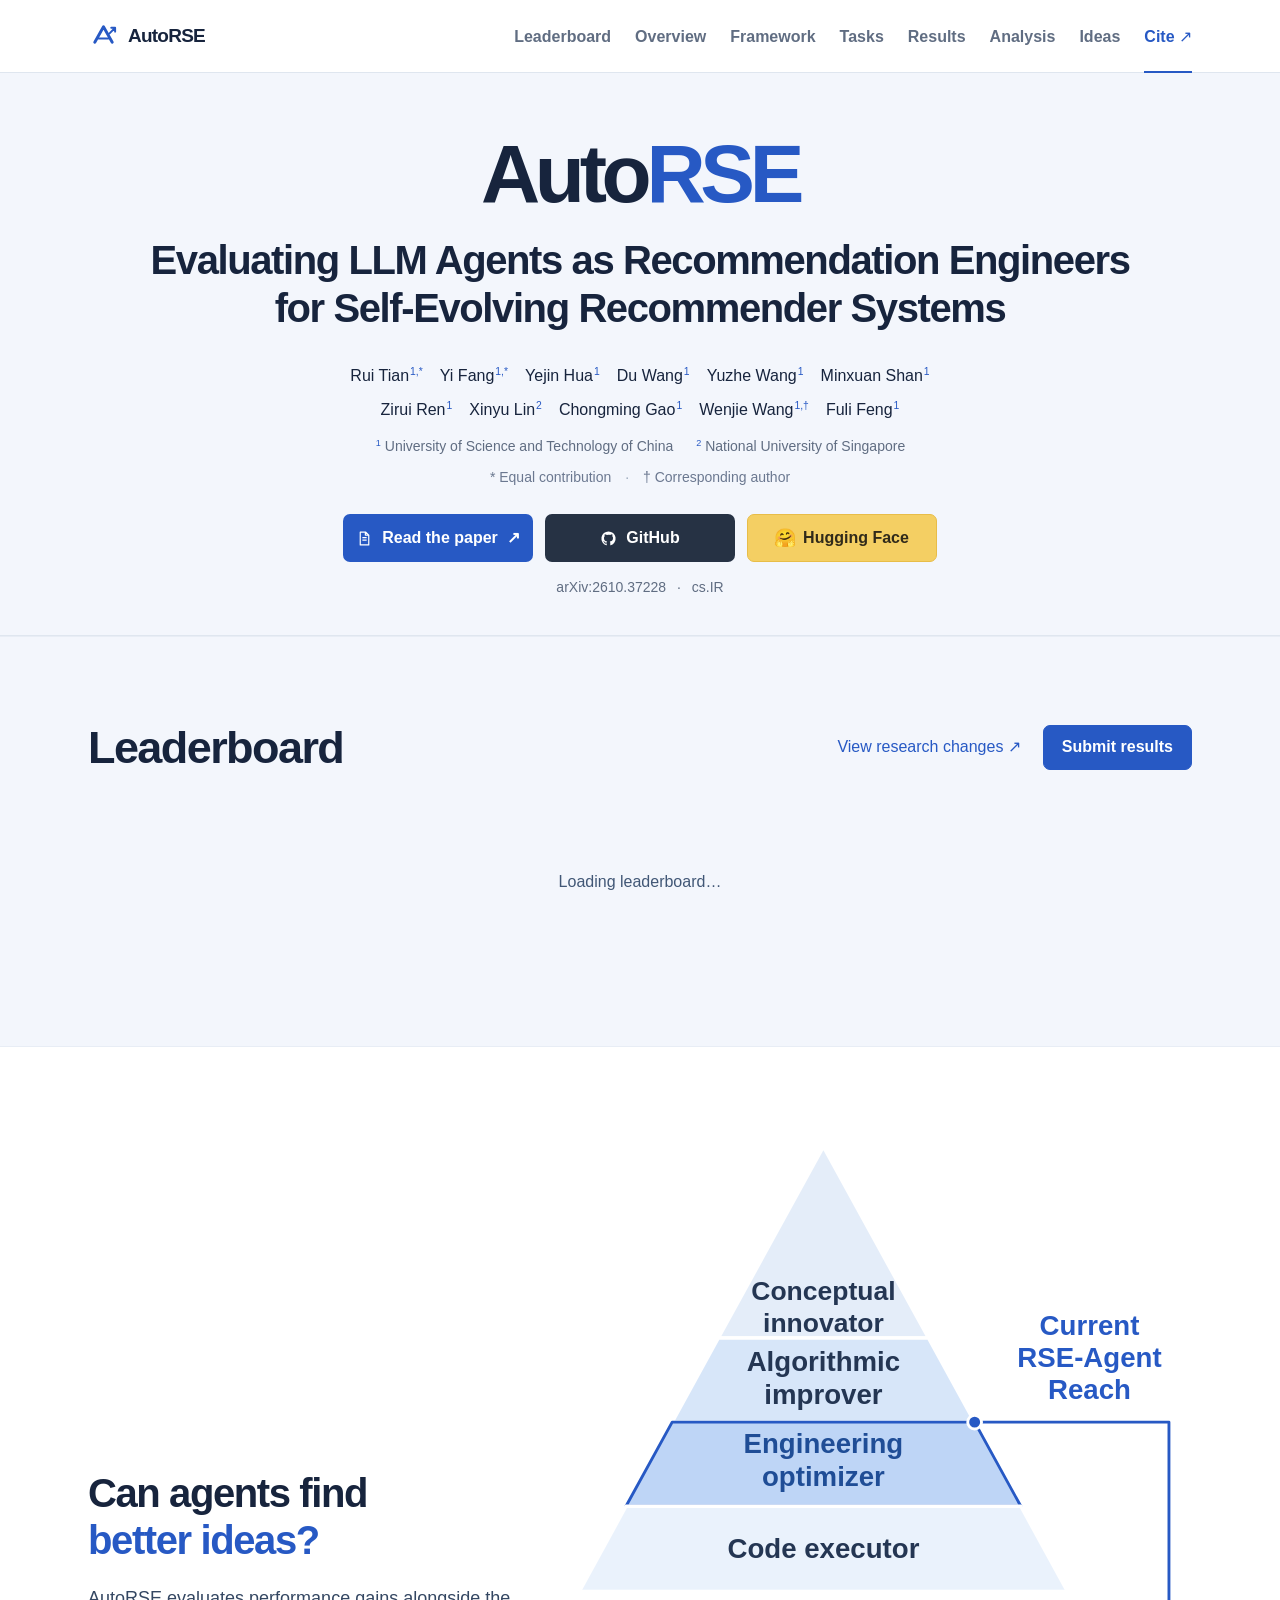
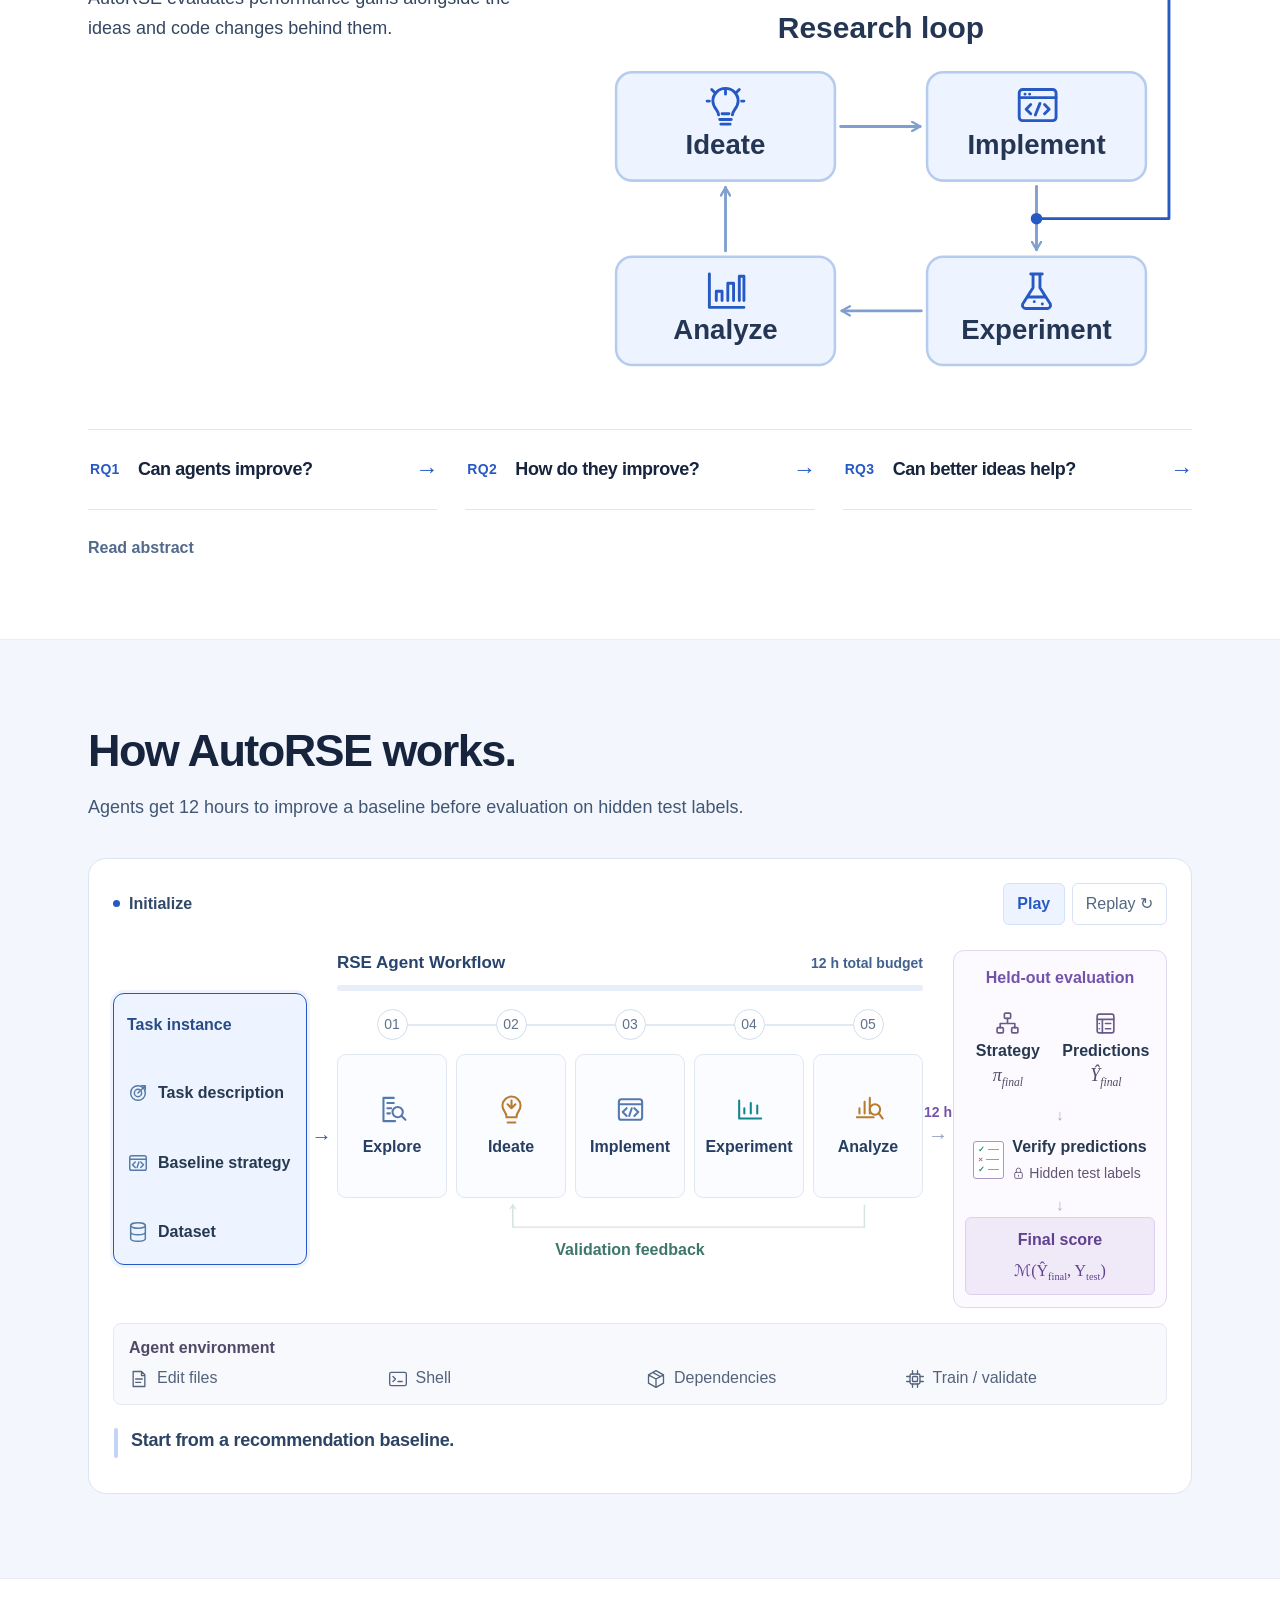
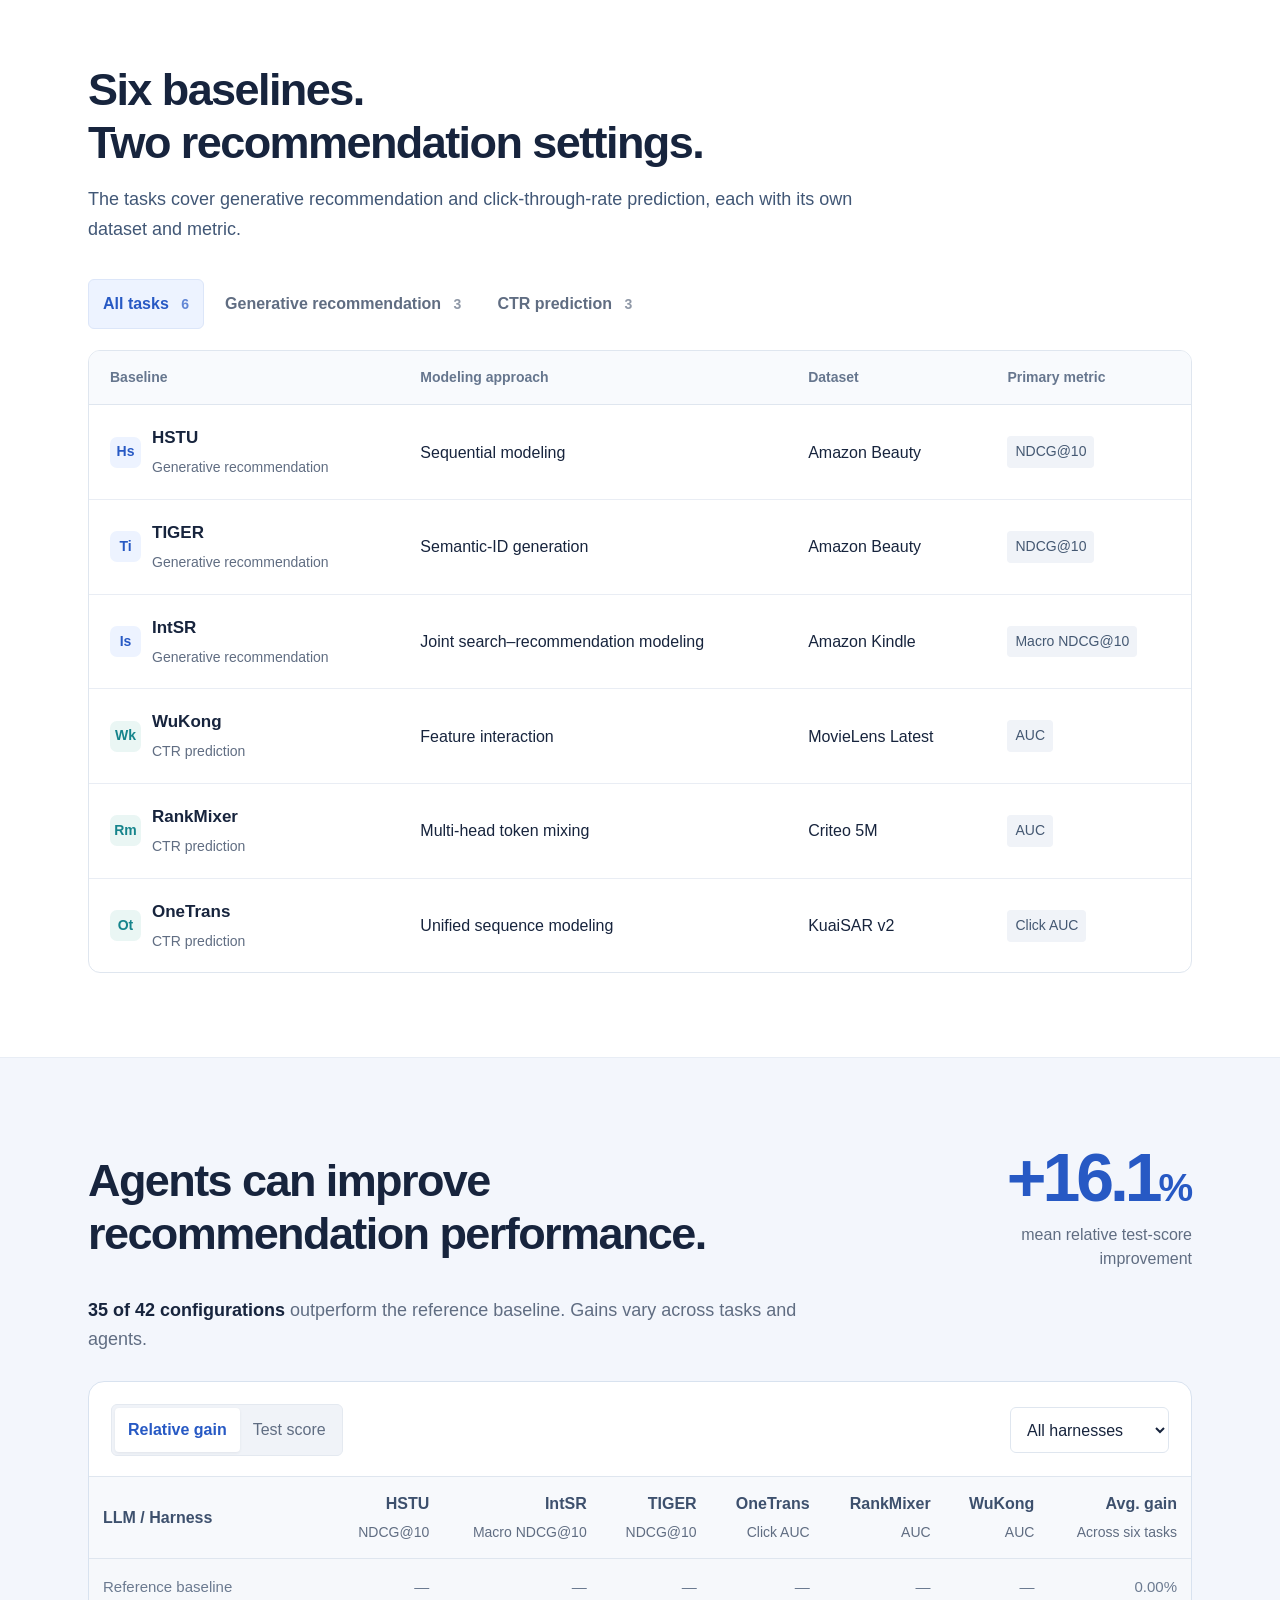
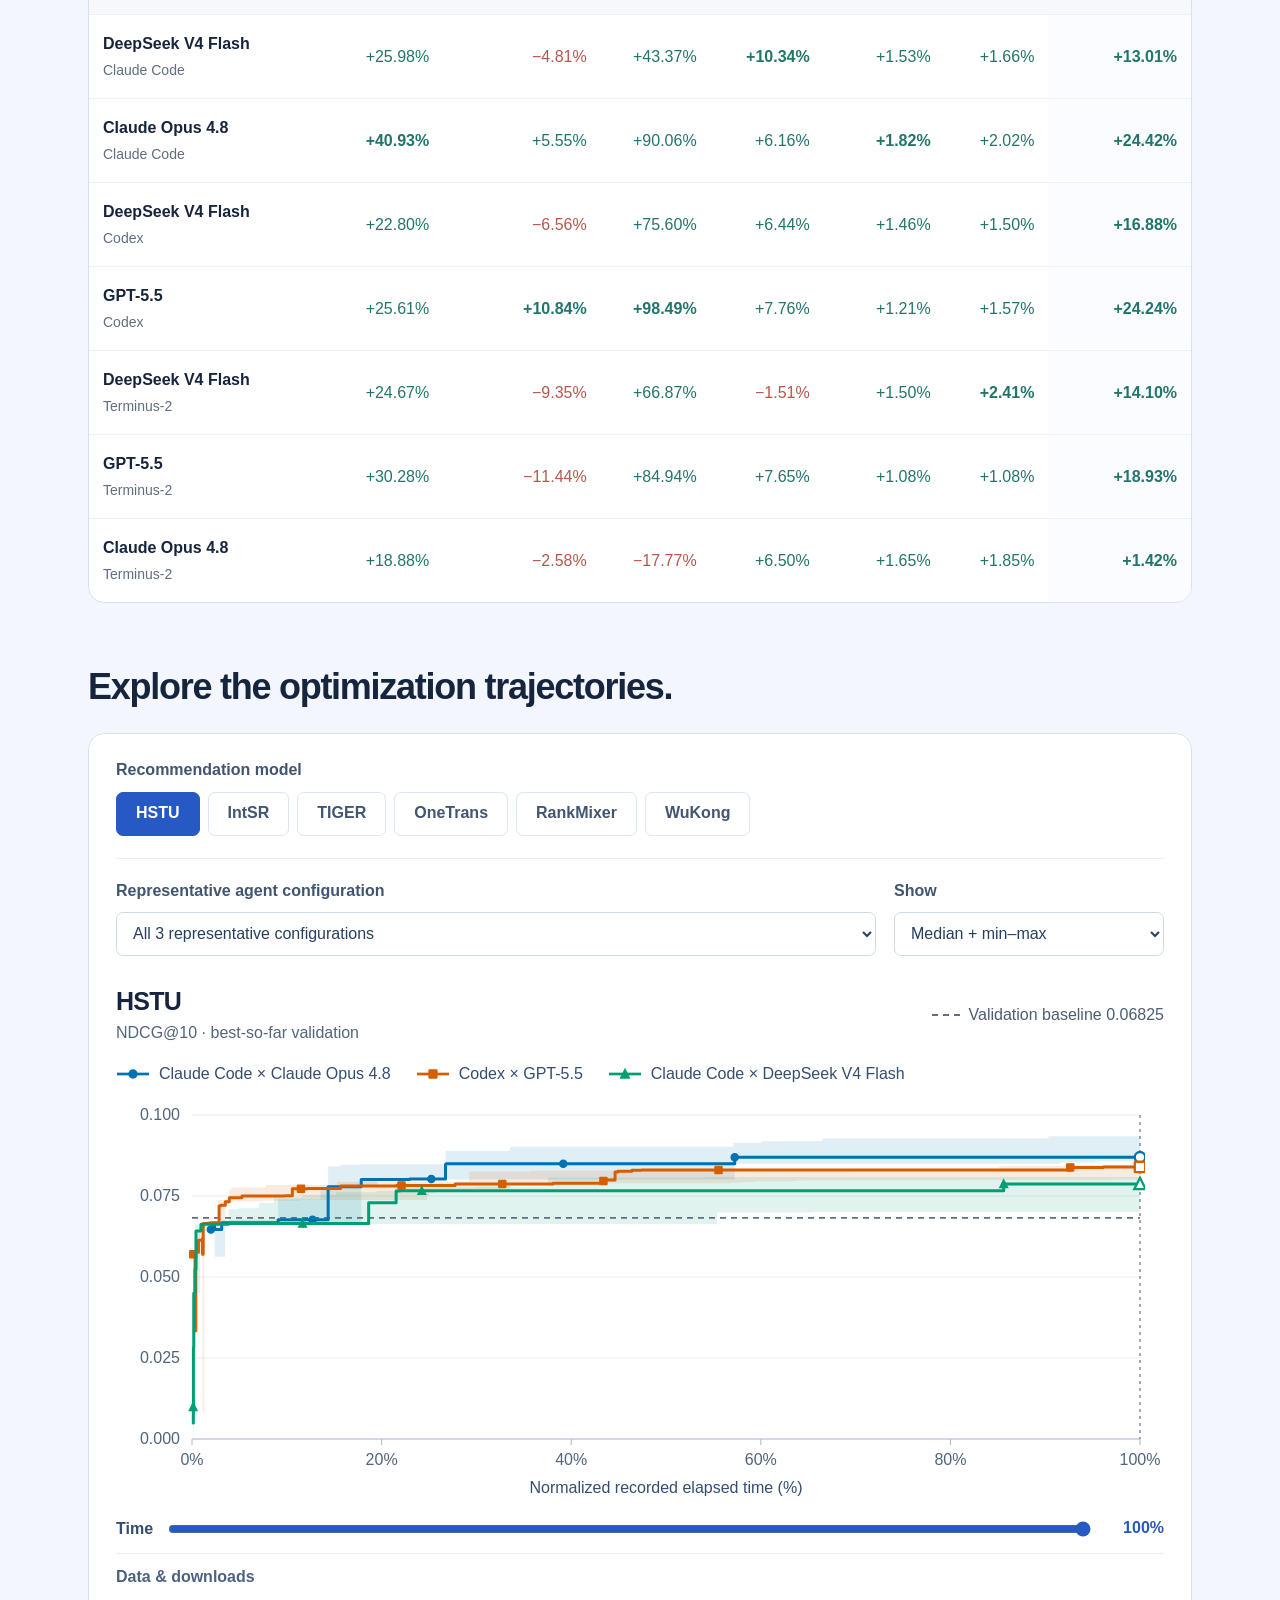
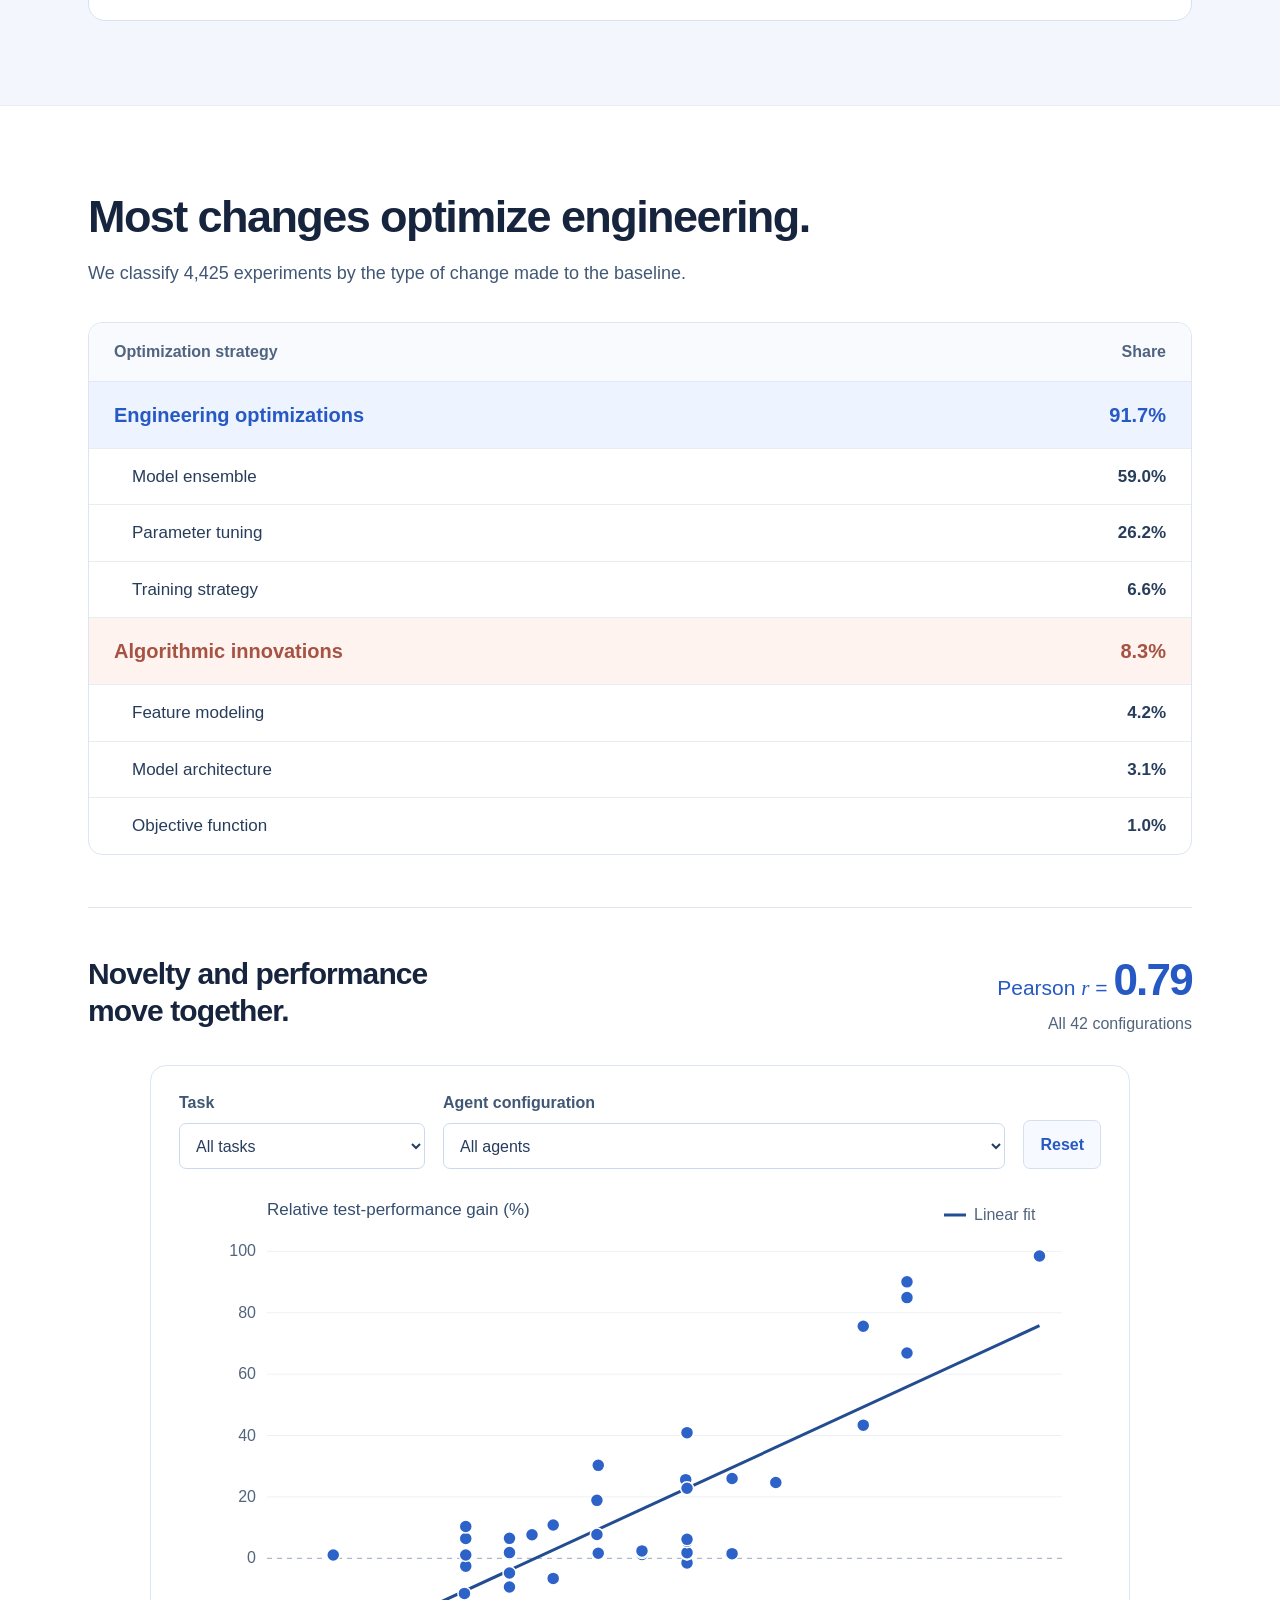
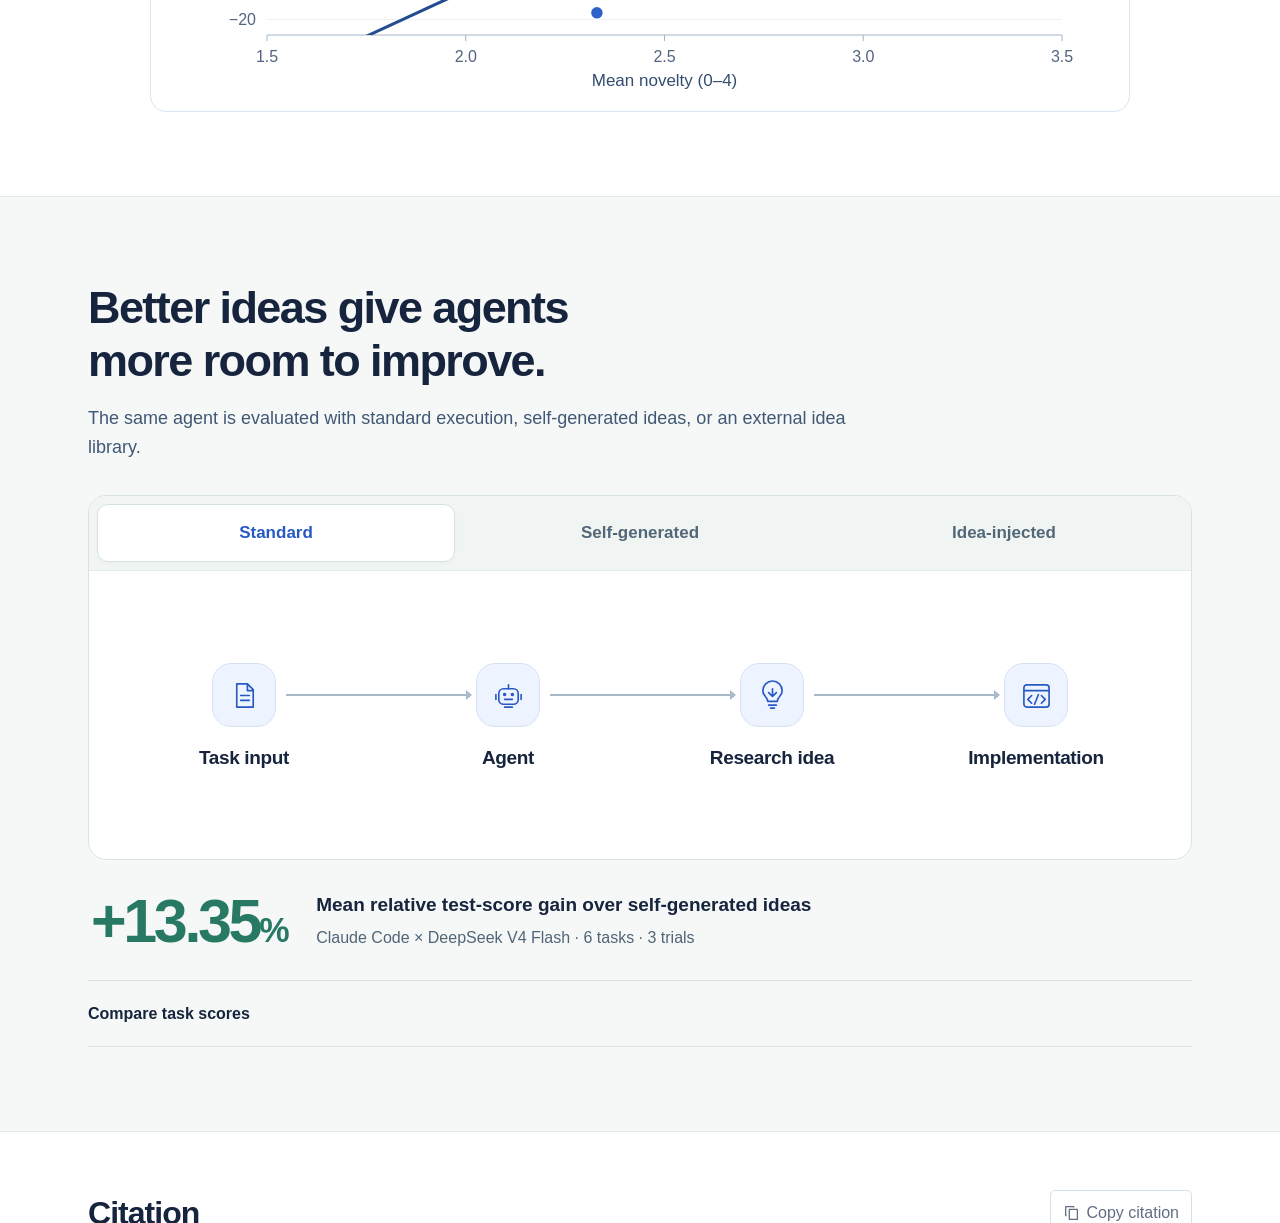
==== commit 6400c376: "Bring leaderboard forward and add research changes page" ====
--- a/index.html
+++ b/index.html
@@ -29,12 +29,12 @@
   <script src="assets/js/leaderboard.js?v=20261031-simple-board" defer></script>
 </head>
 <body>
-  <a class="skip-link" href="#overview">Skip to content</a>
+  <a class="skip-link" href="#leaderboard">Skip to content</a>
   <header class="site-header">
     <nav class="nav-shell wrap" aria-label="Main navigation">
       <a class="brand" href="#top" aria-label="AutoRSE home"><svg class="brand-mark" viewBox="0 0 32 32" fill="none" aria-hidden="true"><path d="M7 23 16 7l9 16" stroke="currentColor" stroke-width="3" stroke-linecap="round" stroke-linejoin="round"/><path d="M11 19h10M24 8h4v4M28 8l-6 6" stroke="currentColor" stroke-width="2" stroke-linecap="round" stroke-linejoin="round"/></svg><span>AutoRSE</span></a>
       <button class="menu-toggle" aria-label="Open navigation" aria-controls="nav-links" aria-expanded="false"><svg viewBox="0 0 24 24" fill="none" aria-hidden="true"><path d="M4 7h16M4 12h16M4 17h16" stroke="currentColor" stroke-width="1.7" stroke-linecap="round"/></svg></button>
-      <div class="nav-links" id="nav-links"><a href="#overview">Overview</a><a href="#framework">Framework</a><a href="#tasks">Tasks</a><a href="#results">Results</a><a href="#analysis">Analysis</a><a href="#ideas">Ideas</a><a href="#leaderboard">Leaderboard</a><a href="#citation">Cite <span aria-hidden="true">↗</span></a></div>
+      <div class="nav-links" id="nav-links"><a href="#leaderboard">Leaderboard</a><a href="#overview">Overview</a><a href="#framework">Framework</a><a href="#tasks">Tasks</a><a href="#results">Results</a><a href="#analysis">Analysis</a><a href="#ideas">Ideas</a><a href="#citation">Cite <span aria-hidden="true">↗</span></a></div>
     </nav>
   </header>
 
@@ -48,6 +48,18 @@
         <p class="author-notes">* Equal contribution <span>·</span> † Corresponding author</p>
         <div class="hero-actions"><a class="button paper-button" href="https://arxiv.org/abs/2610.37228" target="_blank" rel="noopener noreferrer"><svg viewBox="0 0 20 20" fill="none" aria-hidden="true"><path d="M5 2.5h6.5L15 6v11.5H5zM11 2.5V6h4M7.5 9h5M7.5 12h5" stroke="currentColor" stroke-width="1.4" stroke-linejoin="round"/></svg> Read the paper <span aria-hidden="true">↗</span></a><a class="button github-button" href="https://github.com/Ray-Tiann/AutoRSE" target="_blank" rel="noopener noreferrer"><svg viewBox="0 0 24 24" fill="currentColor" aria-hidden="true"><path d="M12 2a10 10 0 0 0-3.16 19.49c.5.09.68-.22.68-.48v-1.86c-2.78.61-3.37-1.18-3.37-1.18-.45-1.16-1.11-1.47-1.11-1.47-.91-.62.07-.61.07-.61 1 .07 1.53 1.03 1.53 1.03.89 1.53 2.34 1.09 2.91.83.09-.65.35-1.09.64-1.34-2.22-.25-4.56-1.11-4.56-4.94 0-1.09.39-1.99 1.03-2.69-.1-.25-.45-1.27.1-2.65 0 0 .84-.27 2.75 1.03A9.6 9.6 0 0 1 12 6.82c.85 0 1.71.11 2.51.34 1.91-1.3 2.75-1.03 2.75-1.03.55 1.38.2 2.4.1 2.65.64.7 1.03 1.6 1.03 2.69 0 3.84-2.34 4.69-4.57 4.94.36.31.68.92.68 1.85v2.75c0 .27.18.58.69.48A10 10 0 0 0 12 2Z"/></svg> GitHub</a><a class="button huggingface-button" role="link" aria-disabled="true" title="Hugging Face leaderboard coming soon"><span class="huggingface-icon" aria-hidden="true">🤗</span> Hugging Face</a></div>
         <a class="arxiv-note" href="https://arxiv.org/abs/2610.37228" target="_blank" rel="noopener noreferrer">arXiv:2610.37228 <span>·</span> cs.IR</a>
+      </div>
+    </section>
+
+    <section class="section leaderboard-section" id="leaderboard" aria-labelledby="leaderboard-title">
+      <div class="wrap">
+        <div class="leaderboard-heading">
+          <h2 id="leaderboard-title">Leaderboard</h2>
+          <div class="lb-heading-actions"><a class="lb-changes" href="https://ray0311-autorse-leaderboard.static.hf.space/changes.html" target="_blank" rel="noopener noreferrer">View research changes ↗</a><a class="lb-submit" href="https://huggingface.co/spaces/Ray0311/AutoRSE-Evaluator" target="_blank" rel="noopener noreferrer">Submit results</a></div>
+        </div>
+        <div class="lb-panel">
+          <div class="lb-embed" data-lb-embed><p class="lb-load-status" data-lb-load-status role="status">Loading leaderboard…</p></div>
+        </div>
       </div>
     </section>
 
@@ -271,18 +283,6 @@
 </div>
     </section>
 
-    <section class="section leaderboard-section" id="leaderboard" aria-labelledby="leaderboard-title">
-      <div class="wrap">
-        <div class="leaderboard-heading">
-          <h2 id="leaderboard-title">Leaderboard</h2>
-          <a class="lb-submit" href="https://huggingface.co/spaces/Ray0311/AutoRSE-Evaluator" target="_blank" rel="noopener noreferrer">Submit results</a>
-        </div>
-        <div class="lb-panel">
-          <div class="lb-embed" data-lb-embed><p class="lb-load-status" data-lb-load-status role="status">Loading leaderboard…</p></div>
-        </div>
-      </div>
-    </section>
-
     <section class="section wrap citation-section" id="citation" aria-labelledby="citation-title">
       <div class="citation-heading"><h2 id="citation-title">Citation</h2><button id="copy-bib" class="copy-button"><svg viewBox="0 0 20 20" fill="none" aria-hidden="true"><path d="M7 6h9v11H7zM4 13H3V3h9v1" stroke="currentColor" stroke-width="1.4" stroke-linejoin="round"/></svg><span>Copy citation</span></button></div>
       <details class="citation-details" id="citation-details" open>
--- a/assets/css/leaderboard.css
+++ b/assets/css/leaderboard.css
@@ -12,3 +12,5 @@
 .lb-panel [hidden]{display:none}
 @media(max-width:980px) and (min-width:801px){.menu-toggle{display:block;margin-left:auto}.nav-links{display:none;position:absolute;top:71px;left:0;right:0;background:#fff;border-bottom:1px solid var(--line);padding:12px 28px 18px;flex-direction:column;align-items:stretch;gap:0;box-shadow:0 10px 20px #17243d08}.nav-links.open{display:flex}.nav-links a{padding:10px 8px;border:0;font-size:16px;border-radius:5px}.nav-links a[aria-current="location"]{background:#edf3ff}}
 @media(max-width:560px){.leaderboard-heading{align-items:flex-start;gap:16px;margin-bottom:24px}.lb-submit{font-size:16px;padding:10px 16px}.lb-frame{height:480px}}
+
+.lb-heading-actions{display:flex;align-items:center;flex-wrap:wrap;gap:14px 22px}.lb-changes{color:var(--blue);font-size:16px;line-height:1.5}.lb-changes:hover{text-decoration:underline}
